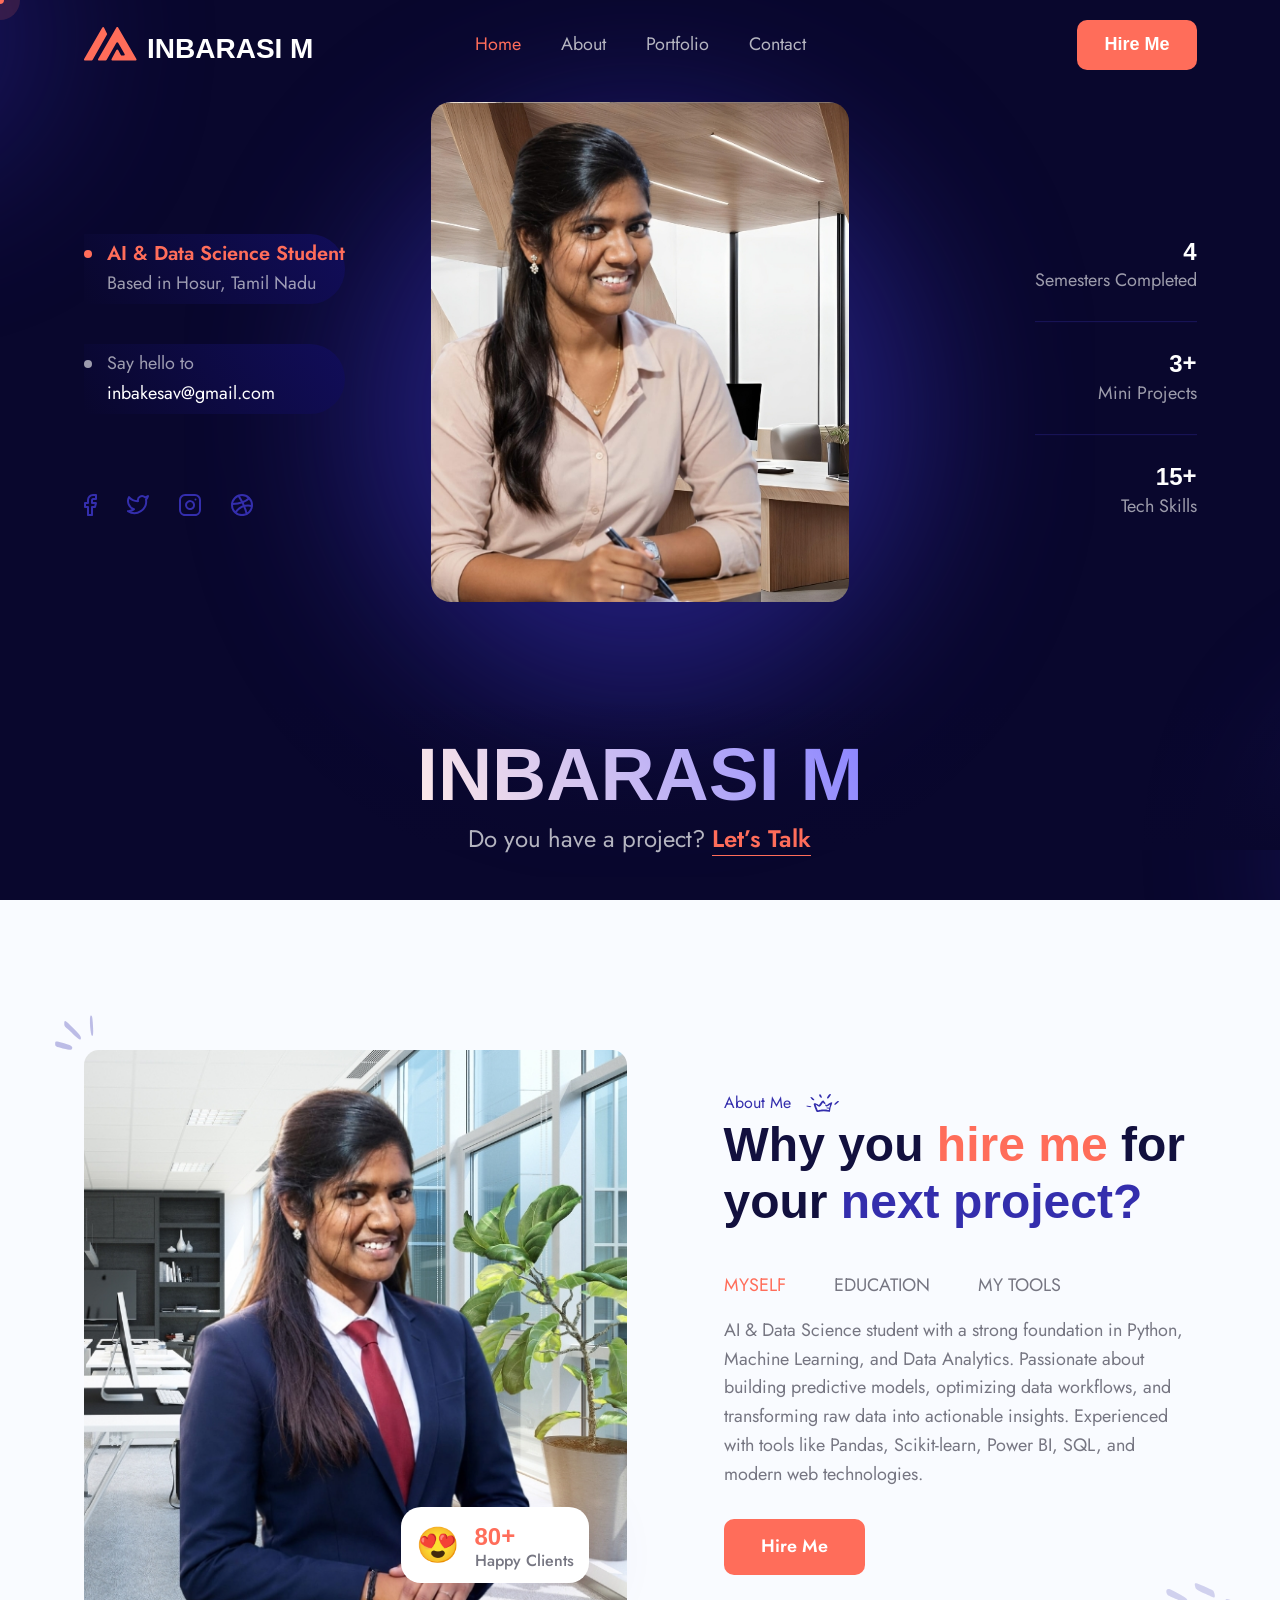
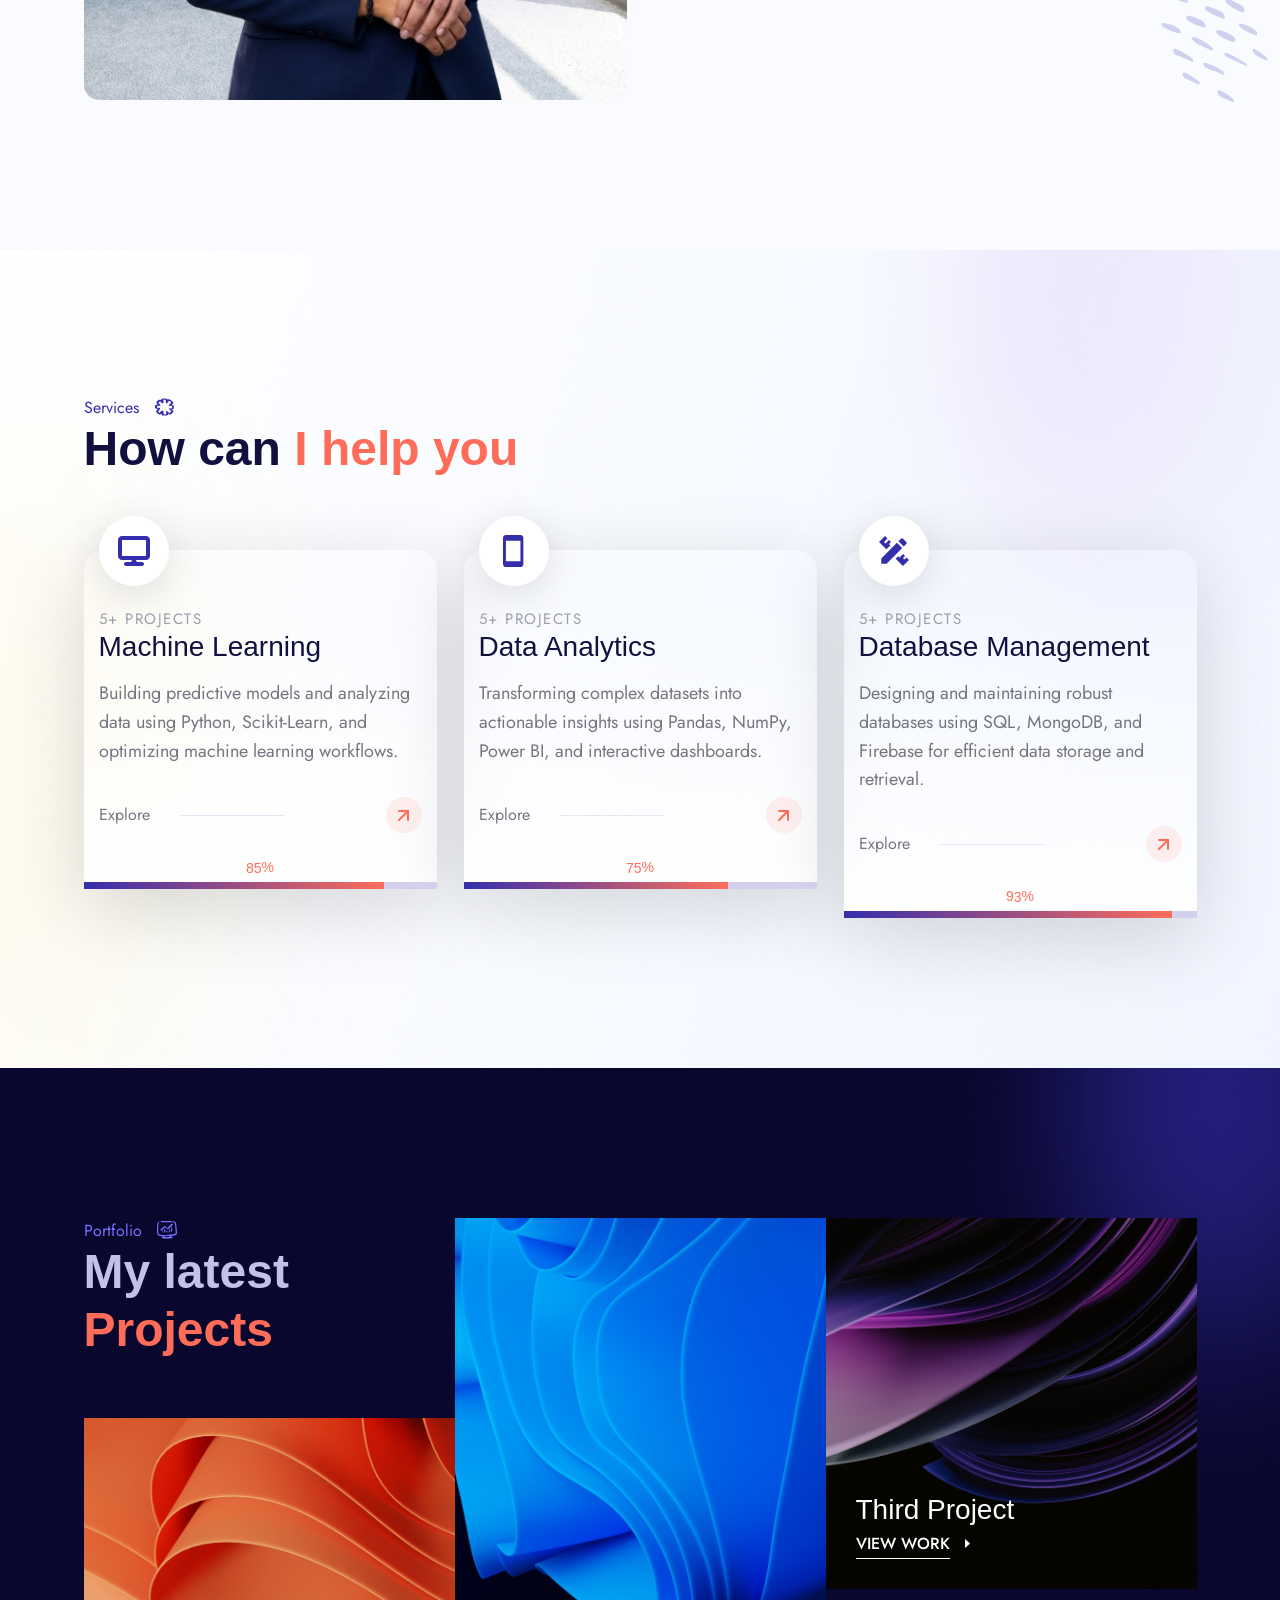
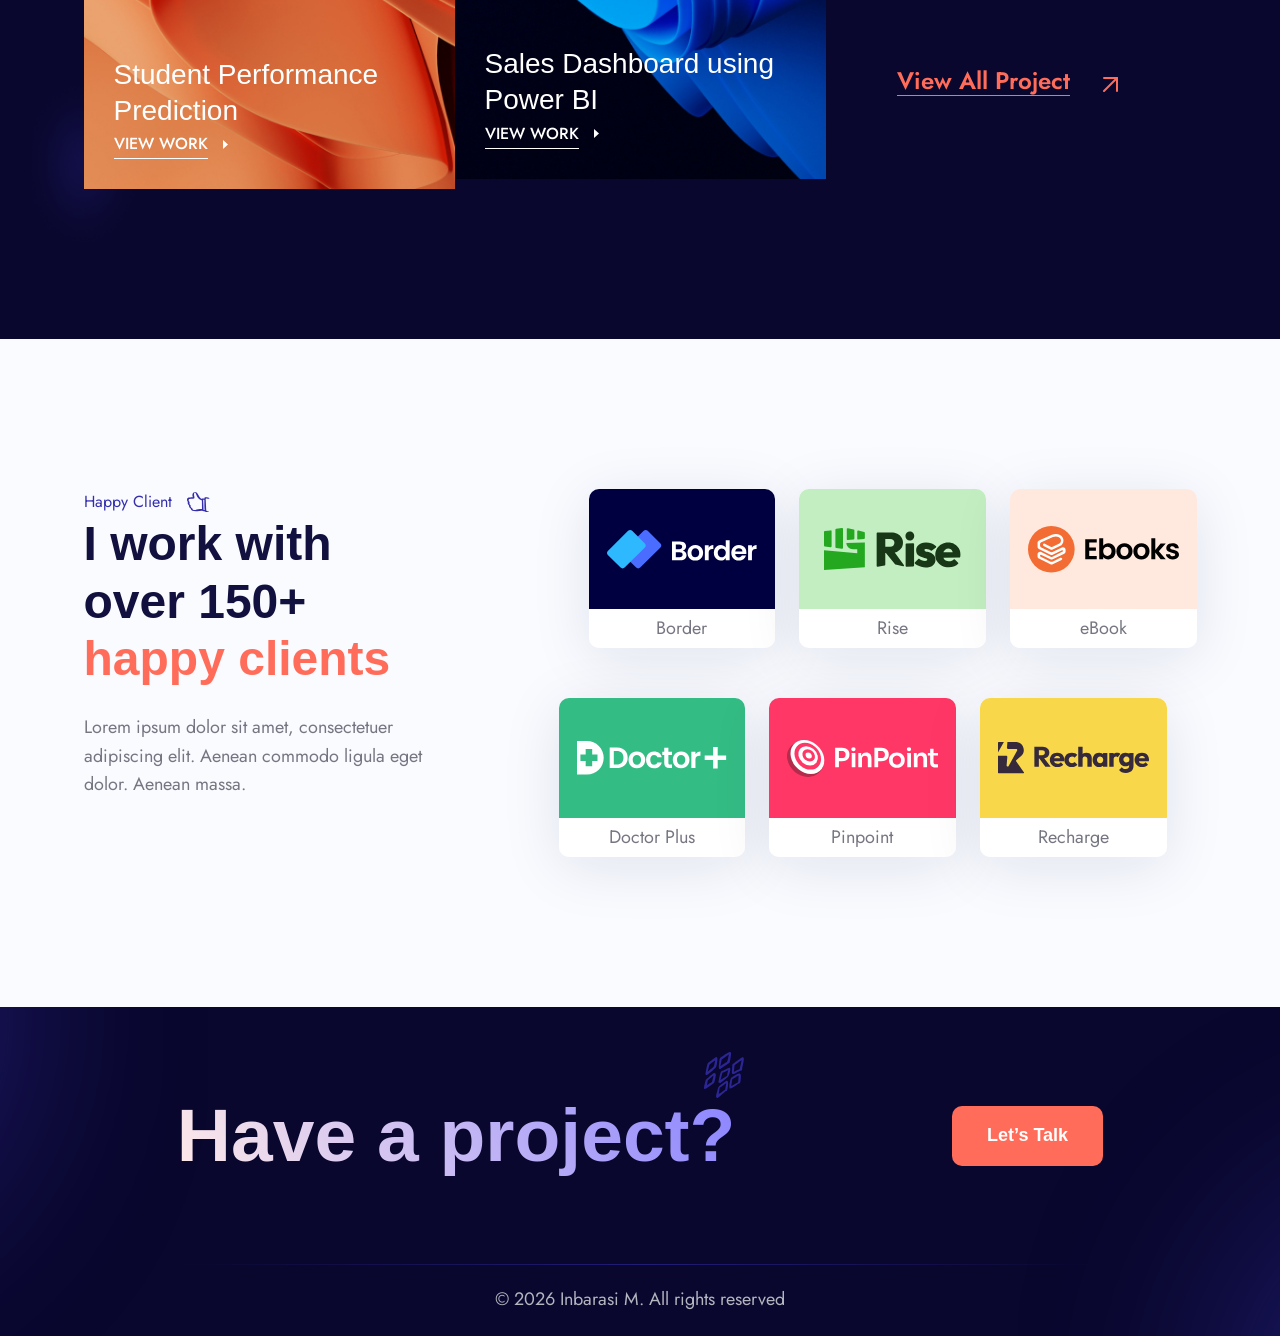
==== index.html @ 3a3b762b "initialize project portfolio with structure, assets, and core styles" ====
<!DOCTYPE html>
<html class="no-js" lang="en">

<head>
    <!-- Meta Tags -->
    <meta charset="utf-8">
    <meta http-equiv="x-ua-compatible" content="ie=edge">
    <meta name="viewport" content="width=device-width, initial-scale=1">
    <meta name="author" content="Laralink">
    <!-- Favicon Icon -->
    <link rel="icon" href="assets/img/inba.jpeg">
    <!-- Site Title -->
    <title>INBARASI M - AI & Data Science Student</title>
    <link rel="stylesheet" href="assets/css/plugins/bootstrap.min.css">
    <link rel="stylesheet" href="assets/css/plugins/fontawesome.min.css">
    <link rel="stylesheet" href="assets/css/plugins/odometer-theme-default.css">
    <link rel="stylesheet" href="assets/css/plugins/select2.min.css">
    <link rel="stylesheet" href="assets/css/plugins/animate.css">
    <link rel="stylesheet" href="assets/css/style.css">
</head>

<body>
    <div class="cs_preloader cs_center">
        <div class="cs_preloader_in"></div>
    </div>
    <!-- Start Header Section -->
    <header class="cs_site_header cs_style_1 cs_sticky_header">
        <div class="cs_main_header">
            <div class="container">
                <div class="cs_main_header_in">
                    <div class="cs_main_header_left">
                        <a class="cs_site_branding" href="index.html">
                            <img src="assets/img/logo.svg" alt="Logo">
                        </a>
                    </div>
                    <div class="cs_main_header_center">
                        <div class="cs_nav">
                            <ul class="cs_nav_list">
                                <li class="active menu-item-has-children"><a href="index.html">Home</a>
                                    <ul>
                                        <li><a href="index.html">Designer Landing</a></li>
                                        <li><a href="home-v2.html">Developer Landing</a></li>
                                    </ul>
                                </li>
                                <li class="menu-item-has-children"><a href="about.html">About</a>
                                    <ul>
                                        <li><a href="about.html">Designer About</a></li>
                                        <li><a href="about-v2.html">Developer About</a></li>
                                    </ul>
                                </li>
                                <li class="menu-item-has-children"><a href="portfolio.html">Portfolio</a>
                                    <ul>
                                        <li><a href="portfolio.html">Portfolio</a></li>
                                        <li><a href="portfolio-details.html">Portfolio Details</a></li>
                                    </ul>
                                </li>
                                <!-- <li class="menu-item-has-children"><a href="#">Pages</a>
                                    <ul>
                                        <li><a href="testimonial.html">Testimonial</a></li>
                                        <li><a href="faq.html">FAQ</a></li>
                                        <li><a href="404.html">Error 404</a></li>
                                    </ul>
                                </li>
                                <li class="menu-item-has-children"><a href="blog.html">Blog</a>
                                    <ul>
                                        <li><a href="blog.html">Blog</a></li>
                                        <li><a href="blog-details.html">Blog Details</a></li>
                                    </ul>
                                </li> -->
                                <li> <a href="contact.html">Contact</a></li>
                            </ul>
                        </div>
                    </div>
                    <div class="cs_main_header_right">
                        <a href="contact.html" class="cs_btn cs_style_1 cs_primary_font"><span>Hire Me</span></a>
                    </div>
                </div>
            </div>
        </div>
    </header>
    <!-- End Header Section -->

    <!-- Main content inside start-->
    <main>
        <!-- Start Hero Section -->
        <section class="cs_hero cs_style_1 cs_filled_bg" data-src="assets/img/bg/hero_bg.svg">
            <div class="cs_hero_box">
                <img src="assets/img/inba.jpeg" alt="INBARASI M"
                    style="border-radius: 20px; max-height: 500px; object-fit: cover;">
                <div class="cs_hero_box_in wow fadeInUp" data-wow-duration="0.8s" data-wow-delay="0.2s">
                    <h1 class="cs_hero_title cs_font_92 cs_extra_bold cs_link cs_gradient_text_2">INBARASI M</h1>
                    <p class="cs_hero_subtitle cs_font_24">
                        Do you have a project?
                        <a href="contact.html" class="cs_semi_bold cs_accent_color cs_text_btn">Let’s Talk</a>
                    </p>
                </div>
            </div>
            <div class="container cs_hero_info d-flex justify-content-between">
                <div class="cs_hero_left">
                    <ul class="cs_mp_0">
                        <li class="cs_hero_meta d-flex align-items-center">
                            <div>
                                <div class="cs_dot cs_accent_color cs_font_20 cs_semi_bold">AI & Data Science Student</div>
                                <span class="cs_white_color cs_opacity_06">Based in Hosur, Tamil Nadu</span>
                            </div>
                        </li>
                        <li class="cs_hero_meta d-flex align-items-center">
                            <div>
                                <div class="cs_dot cs_white_color cs_opacity_06">Say hello to</div>
                                <span class="cs_white_color">inbakesav@gmail.com</span>
                            </div>
                        </li>
                    </ul>
                    <div class="cs_height_75 cs_height_lg_50"></div>
                    <div class="cs_social_btns d-flex cs_gap_30">
                        <a class="cs_accent_color_2" href="#">
                            <svg width="13" height="22" viewBox="0 0 13 22" fill="none"
                                xmlns="http://www.w3.org/2000/svg">
                                <path
                                    d="M12 1H9C7.67392 1 6.40215 1.52678 5.46447 2.46447C4.52678 3.40215 4 4.67392 4 6V9H1V13H4V21H8V13H11L12 9H8V6C8 5.73478 8.10536 5.48043 8.29289 5.29289C8.48043 5.10536 8.73478 5 9 5H12V1Z"
                                    stroke="currentColor" stroke-width="2" stroke-linecap="round"
                                    stroke-linejoin="round" />
                            </svg>
                        </a>
                        <a class="cs_accent_color_2" href="#">
                            <svg width="22" height="20" viewBox="0 0 22 20" fill="none"
                                xmlns="http://www.w3.org/2000/svg">
                                <path
                                    d="M21 1.00784C21 1.00784 20.3 3.10784 19 4.40784C20.6 14.4078 9.6 21.7078 1 16.0078C3.2 16.1078 5.4 15.4078 7 14.0078C2 12.5078 -0.5 6.60784 2 2.00784C4.2 4.60784 7.6 6.10784 11 6.00784C10.1 1.80784 15 -0.592165 18 2.20784C19.1 2.20784 21 1.00784 21 1.00784Z"
                                    stroke="currentColor" stroke-width="2" stroke-linecap="round"
                                    stroke-linejoin="round" />
                            </svg>
                        </a>
                        <a class="cs_accent_color_2" href="#">
                            <svg width="22" height="22" viewBox="0 0 22 22" fill="none"
                                xmlns="http://www.w3.org/2000/svg">
                                <path
                                    d="M16 1H6C3.23858 1 1 3.23858 1 6V16C1 18.7614 3.23858 21 6 21H16C18.7614 21 21 18.7614 21 16V6C21 3.23858 18.7614 1 16 1Z"
                                    stroke="currentColor" stroke-width="2" stroke-linecap="round"
                                    stroke-linejoin="round" />
                                <path
                                    d="M14.9997 10.3701C15.1231 11.2023 14.981 12.0523 14.5935 12.7991C14.206 13.5459 13.5929 14.1515 12.8413 14.5297C12.0898 14.908 11.2382 15.0397 10.4075 14.906C9.57683 14.7723 8.80947 14.3801 8.21455 13.7852C7.61962 13.1903 7.22744 12.4229 7.09377 11.5923C6.96011 10.7616 7.09177 9.90995 7.47003 9.15843C7.84829 8.40691 8.45389 7.7938 9.20069 7.4063C9.94749 7.0188 10.7975 6.87665 11.6297 7.00006C12.4786 7.12594 13.2646 7.52152 13.8714 8.12836C14.4782 8.73521 14.8738 9.52113 14.9997 10.3701Z"
                                    stroke="currentColor" stroke-width="2" stroke-linecap="round"
                                    stroke-linejoin="round" />
                                <path d="M16.5 5.5H16.51" stroke="currentColor" stroke-width="2" stroke-linecap="round"
                                    stroke-linejoin="round" />
                            </svg>
                        </a>
                        <a class="cs_accent_color_2" href="#">
                            <svg width="22" height="22" viewBox="0 0 22 22" fill="none"
                                xmlns="http://www.w3.org/2000/svg">
                                <path
                                    d="M11 21C16.5228 21 21 16.5228 21 11C21 5.47715 16.5228 1 11 1C5.47715 1 1 5.47715 1 11C1 16.5228 5.47715 21 11 21Z"
                                    stroke="currentColor" stroke-width="2" stroke-linecap="round"
                                    stroke-linejoin="round" />
                                <path d="M18.13 4.09009C14.22 8.14009 9 9.44009 1.25 9.94009" stroke="currentColor"
                                    stroke-width="2" stroke-linecap="round" stroke-linejoin="round" />
                                <path d="M20.7501 11.8401C14.1301 10.4301 8.61012 12.8401 4.37012 18.1601"
                                    stroke="currentColor" stroke-width="2" stroke-linecap="round"
                                    stroke-linejoin="round" />
                                <path d="M7.56006 1.75C11.9301 7.75 13.5601 11.17 15.5601 19.47" stroke="currentColor"
                                    stroke-width="2" stroke-linecap="round" stroke-linejoin="round" />
                            </svg>
                        </a>
                    </div>
                </div>
                <div>
                    <div class="cs_funfact cs_style_1 text-end">
                        <h2 class="cs_funfact_number cs_font_24 cs_white_color cs_semi_bold m-0">
                            <span class="odometer" data-count-to="4"></span>
                        </h2>
                        <div class="cs_white_color cs_opacity_06">Semesters Completed</div>
                    </div>
                    <div class="cs_funfact cs_style_1 text-end">
                        <h2 class="cs_funfact_number cs_font_24 cs_white_color cs_semi_bold m-0">
                            <span class="odometer" data-count-to="3"></span>+
                        </h2>
                        <div class="cs_white_color cs_opacity_06">Mini Projects</div>
                    </div>
                    <div class="cs_funfact cs_style_1 text-end">
                        <h2 class="cs_funfact_number cs_font_24 cs_white_color cs_semi_bold m-0">
                            <span class="odometer" data-count-to="15"></span>+
                        </h2>
                        <div class="cs_white_color cs_opacity_06">Tech Skills</div>
                    </div>
                </div>
            </div>
        </section>
        <!-- Start Hero Section -->

        <!-- Start About Section -->
        <section class="position-relative">
            <div class="position-absolute cs_about_shape_2">
                <img src="assets/img/about_shape_2.svg" alt="">
            </div>
            <div class="cs_height_150 cs_height_lg_80"></div>
            <div class="container">
                <div class="row">
                    <div class="col-lg-6">
                        <div class="cs_image_box cs_style_1 position-relative">
                            <img class="position-absolute cs_about_shape" src="assets/img/about_shape_1.svg"
                                alt="About">
                            <img class="w-100" src="assets/img/inba2.jpeg" alt="INBARASI M"
                                style="border-radius: 15px; object-fit: cover;">
                            <div class="cs_happy_client position-absolute cs_white_bg d-flex align-items-center cs_radius_20 cs_gap_15 wow fadeInRight"
                                data-wow-duration="0.8s" data-wow-delay="0.2s">
                                <p class="mb-0 cs_emoji_text">😍</p>
                                <div>
                                    <h3 class="mb-0 cs_font_24 cs_semi_bold cs_accent_color">
                                        <span class="odometer" data-count-to="80"></span>+
                                    </h3>
                                    <p class="mb-0 cs_font_16 cs_medium">Happy Clients</p>
                                </div>
                            </div>
                        </div>
                    </div>
                    <div class="col-lg-6">
                        <div class="cs_pl_70">
                            <div class="cs_height_40 cs_height_lg_30"></div>
                            <div class="cs_section_heading cs_style_1">
                                <p class="cs_section_subtitle cs_accent_color_2 cs_font_16">
                                    <span>About Me</span>
                                    <svg width="34" height="18" viewBox="0 0 34 18" fill="none"
                                        xmlns="http://www.w3.org/2000/svg">
                                        <path fill-rule="evenodd" clip-rule="evenodd"
                                            d="M13.164 1.06887C13.1878 2.25431 14.6046 4.16031 15.5689 3.80003C15.9856 3.63732 15.9856 3.463 15.5332 2.19621C14.4498 -0.813889 13.1402 0.115862 13.164 1.06887ZM21.0215 3.75354C20.6882 4.67168 21.843 4.83439 22.6407 3.98598C23.4502 3.11433 24.3193 1.81268 24.7836 0.929407C25.2956 0.0810016 24.2955 -0.349012 23.4621 0.348307C22.474 1.16185 21.2477 3.11433 21.0215 3.75354ZM4.61598 3.0446C3.87784 3.33515 6.35416 6.33363 7.35421 6.35687C8.52093 6.38011 8.61615 6.12443 7.80659 5.06683C6.53272 3.39327 5.46126 2.70757 4.61598 3.0446ZM15.807 7.35636C15.3665 7.78637 14.8426 8.3791 14.6403 8.65803C12.9021 11.1916 12.8783 11.2149 12.0806 10.6221C10.2353 9.274 7.1994 8.35586 7.79467 10.7035C8.16374 12.1214 9.25905 14.7131 9.54478 15.5731C10.2829 17.8394 10.6758 18.2113 11.9854 17.9091C15.2355 17.1421 19.8787 17.1188 23.2003 17.851C24.0217 18.037 24.0693 17.944 24.1527 16.3285C24.3194 13.0628 26.248 9.87833 26.248 8.8556C26.248 7.70502 24.0217 8.56505 20.9978 10.8778L20.6882 11.1103L20.2477 10.8197C19.3429 10.227 18.8905 10.6919 19.4024 11.6797C19.8191 12.4817 20.1644 12.749 21.0811 12.319C21.6049 12.0749 22.3311 11.61 23.355 10.9011C23.7598 10.6221 24.0932 10.4246 24.0932 10.4594C24.0932 10.6221 23.3669 13.6671 23.3669 13.6787L21.5573 13.5276C20.1167 13.4695 19.9501 14.2133 21.4382 14.4342C21.593 14.4574 23.1169 14.6434 23.1169 14.6434C23.1169 14.6434 23.0574 15.2942 22.8907 15.6661C22.7121 16.038 22.4145 16.131 21.9264 15.9683C18.1047 14.7363 11.8782 16.2356 11.8663 16.2356C11.6401 16.2704 9.56861 10.9359 9.73528 10.7732C9.75909 10.75 10.0091 10.9011 10.2948 11.1103C13.5211 13.3998 13.8545 13.3301 15.9856 9.99456L16.9856 8.42559L17.3785 8.99507C18.5214 10.657 20.1405 9.92483 19.2357 8.70452C18.9262 8.29775 18.4143 7.6934 17.5928 6.75202C17.2238 6.32201 16.6761 6.50795 15.807 7.35636ZM31.2959 7.18203C30.8673 7.42609 28.6291 9.51805 28.3672 9.9132C27.8076 10.7848 28.9743 10.9824 30.0339 10.1921C31.2721 9.27399 33.0222 7.69341 33.0222 7.48421C33.0341 7.06582 31.8793 6.85661 31.2959 7.18203ZM1.8063 12.749C3.54448 13.1674 4.54451 13.272 4.93739 13.0628C5.58028 12.7257 5.28265 12.4817 3.75877 12.1098C3.6159 12.0749 2.21106 11.6914 1.24672 11.6914C0.556213 11.6914 -0.979555 12.0633 1.8063 12.749Z"
                                            fill="#342EAD" />
                                    </svg>
                                </p>
                                <h2 class="cs_section_title cs_font_48 cs_semi_bold">Why you <span
                                        class="cs_accent_color">hire me
                                    </span>
                                    for your <span class="cs_accent_color_2">next project?</span></h2>
                            </div>
                            <div class="cs_height_40 cs_height_lg_30"></div>
                            <div class="cs_tabs cs_style_1">
                                <ul class="cs_tab_links cs_mp_0">
                                    <li class="active"><a class="text-uppercase " href="myself">Myself</a></li>
                                    <li><a class="text-uppercase " href="education">Education</a></li>
                                    <li><a class="text-uppercase " href="tools">My tools</a></li>
                                </ul>
                                <div class="cs_tab_body">
                                    <div class="cs_tab active" data-id="myself">
                                        <p class="m-0">AI & Data Science student with a strong foundation in Python, Machine Learning, and Data Analytics. Passionate about building predictive models, optimizing data workflows, and transforming raw data into actionable insights. Experienced with tools like Pandas, Scikit-learn, Power BI, SQL, and modern web technologies.</p>
                                        <div class="cs_height_30 cs_height_lg_20"></div>
                                        <a class="cs_btn cs_style_1" href="contact.html"><span>Hire Me</span></a>
                                    </div>
                                    <div class="cs_tab" data-id="education">
                                        <p class="m-0"><strong>B.Tech</strong> - Artificial Intelligence and Data Science<br>Adhiyamaan College of Engineering (Aug 2024 - Present)<br>CGPA: 9.3/10<br><br><strong>12th Standard</strong><br>Sri Vijay Vidyalaya Matric Hr Sec School (2023 - 2024)<br>Percentage: 87%<br><br><strong>10th Standard</strong><br>Sri Vijay Vidyalaya Matric Hr Sec School (2021 - 2022)<br>Percentage: 95%</p>
                                    </div>
                                    <div class="cs_tab" data-id="tools">
                                        <h2 class="cs_font_20 cs_accent_color">Skills</h2>
                                        <div class="cs_progressbar cs_style_1">
                                            <div class="label cs_font_20 cs_primary_color">Python / Machine Learning</div>
                                            <h3
                                                class="cs_progressbar_head cs_accent_color cs_normal cs_font_14 text-end">
                                                90%</h3>
                                            <div class="cs_progress" data-progress="90">
                                                <div class="cs_progress_in"></div>
                                            </div>
                                        </div>
                                        <div class="cs_progressbar cs_style_1">
                                            <div class="label cs_font_20 cs_primary_color">Data Analysis (Pandas, NumPy)</div>
                                            <h3
                                                class="cs_progressbar_head cs_accent_color cs_normal cs_font_14 text-end">
                                                85%</h3>
                                            <div class="cs_progress" data-progress="85">
                                                <div class="cs_progress_in"></div>
                                            </div>
                                        </div>
                                        <div class="cs_progressbar cs_style_1">
                                            <div class="label cs_font_20 cs_primary_color">SQL / Power BI</div>
                                            <h3
                                                class="cs_progressbar_head cs_accent_color cs_normal cs_font_14 text-end">
                                                80%</h3>
                                            <div class="cs_progress" data-progress="80">
                                                <div class="cs_progress_in"></div>
                                            </div>
                                        </div>
                                    </div>
                                </div>
                            </div>
                        </div>
                    </div>
                </div>
            </div>
            <div class="cs_height_150 cs_height_lg_80"></div>
        </section>
        <!-- End About Section -->

        <!-- Start Service Section -->
        <section class="cs_100_bg position-relative" data-src="assets/img/bg/service_bg.png">
            <div class="cs_service_shape_1 position-absolute">
                <img src="assets/img/service_shape_1.svg" alt="">
            </div>
            <div class="cs_height_145 cs_height_lg_75"></div>
            <div class="container">
                <div class="cs_section_heading cs_style_1">
                    <p class="cs_section_subtitle cs_accent_color_2 cs_font_16 wow fadeInLeft" data-wow-duration="0.8s"
                        data-wow-delay="0.2s">
                        <span>Services</span>
                        <svg width="20" height="18" viewBox="0 0 20 18" fill="none" xmlns="http://www.w3.org/2000/svg">
                            <path fill-rule="evenodd" clip-rule="evenodd"
                                d="M8.3165 0.722028C7.59665 0.85855 7.46009 1.00749 7.3608 1.6529C7.28633 2.17419 7.27388 2.1866 7.01329 2.02525C5.33769 0.933026 1.46525 3.71325 2.66918 5.14059C3.30217 5.88533 3.48833 6.25767 3.57521 6.38178C1.5521 6.69201 0.96875 6.64236 0.96875 8.90136C0.96875 10.7755 1.46522 10.6762 3.82344 10.8376C3.61244 11.1355 2.7809 12.4387 2.30925 12.9848C1.8252 13.5433 1.84999 13.6674 2.59469 14.4494C4.76674 16.7455 5.90861 17.1179 7.05048 15.9015C7.5221 15.4051 7.6463 15.492 7.65866 16.3856C7.68349 17.4778 8.94951 17.7881 12.1889 17.4654C14.2245 17.2668 14.0382 17.031 13.8769 15.8643L15.1802 16.4104C16.5082 16.9689 17.0171 16.5966 19.636 13.1337C19.7973 12.9227 19.3133 12.5008 18.9161 12.5008C18.7671 12.5008 18.3699 12.2525 18.0348 11.9546L17.4142 11.4085C17.8487 11.3589 18.5685 11.2596 19.1519 11.1603C19.4497 11.1106 19.6608 10.8624 19.6856 10.5645C19.8097 8.78962 19.8594 8.0325 19.8594 8.04495C19.8718 7.84638 19.7725 7.64771 19.6111 7.53605C19.4249 7.41194 19.1147 7.25055 18.5686 7.1389C17.6997 6.96514 17.6873 7.05198 18.6678 6.00944C19.7228 4.86753 19.7477 4.942 17.8735 3.01819C16.26 1.35502 14.9692 0.833728 14.1748 1.49155L13.7901 1.81425L13.7155 1.50396C13.5294 0.759261 10.4513 0.312435 8.3165 0.722028ZM11.7918 3.30365C11.9034 5.94734 12.3627 6.17074 13.9266 4.35865C15.5526 2.48449 15.3044 2.55895 16.409 3.61395C17.5881 4.731 17.6253 4.55724 15.9993 6.08391C14.1624 7.79673 14.2866 8.15661 16.6199 7.90839C18.3327 7.72218 18.1465 8.10696 17.9728 10.2542C14.8698 10.4528 13.8273 10.4528 15.4656 11.6195C16.744 12.538 17.3149 13.084 17.166 13.2826C17.0915 13.3695 15.5898 15.2313 15.5898 15.2313C15.3912 15.0824 15.0933 14.9583 14.0755 13.9777C12.5861 12.5628 12.0897 12.7738 12.1393 14.8465L12.1766 16.3236C9.64453 16.6711 9.73145 16.8324 9.59489 14.5238C9.54524 13.6799 9.65699 12.1656 7.94417 12.8358C7.17459 13.1337 6.20649 13.9156 5.80931 14.6479C5.63555 14.9706 5.51145 14.921 4.70469 14.3004C3.81104 13.6178 3.78622 13.8163 4.89086 12.5131C5.25079 12.0912 5.61075 11.6071 5.83416 11.2719C6.70298 9.93153 5.39977 9.64603 3.81108 9.64603H3.09116C3.09116 9.64603 3.10358 8.2559 3.21528 7.63534C3.3394 7.63534 4.13374 7.64771 4.89086 7.66017C6.92637 7.68499 6.98845 7.63534 6.08239 6.64236C5.22599 5.71149 4.7419 5.09094 4.44403 4.74341C4.61779 4.58206 3.83589 5.33917 6.09482 3.1423C6.23134 3.29124 6.93879 4.03594 7.62148 4.85511C8.4778 5.88524 9.48323 5.50053 9.48323 4.80547V4.06077C9.4956 1.40467 9.38385 1.59084 10.9106 1.62807L11.7173 1.64049L11.7918 3.30365Z"
                                fill="#342EAD" />
                        </svg>
                    </p>
                    <h2 class="cs_section_title cs_font_48 cs_semi_bold">How can <span class="cs_accent_color">I help
                            you</span>
                    </h2>
                </div>
                <div class="cs_height_72 cs_height_lg_62"></div>
                <div class="row cs_gap_40 justify-content-md-center">
                    <div class="col-lg-4 col-md-6">
                        <div class="cs_iconbox cs_style_1 cs_transform_up_hover_5 cs_transition_4">
                            <div class="cs_iconbox_in">
                                <div class="cs_iconbox_icon cs_center rounded-circle cs_white_bg">
                                    <svg width="32" height="30" viewBox="0 0 32 30" fill="none"
                                        xmlns="http://www.w3.org/2000/svg">
                                        <path fill-rule="evenodd" clip-rule="evenodd"
                                            d="M27.988 24H18.008C18.008 24.5339 18.2214 25.0457 18.6008 25.4213C18.9802 25.797 19.4941 26.0053 20.028 26H23.988C24.7025 25.9964 25.3647 26.3743 25.725 26.9913C26.0854 27.6084 26.0892 28.3708 25.735 28.9913C25.3809 29.6119 24.7225 29.9964 24.008 30H8.00799C6.90343 30 6.00799 29.1046 6.00799 28C6.01455 26.8982 6.90615 26.0066 8.00799 26H11.94C12.4739 26.0053 12.9877 25.797 13.3671 25.4213C13.7466 25.0457 13.96 24.5339 13.96 24H4.014C1.80304 23.9989 0.00880834 22.211 0 20V4.00002C-6.51263e-06 2.93673 0.423342 1.91718 1.17652 1.16664C1.92969 0.416086 2.95071 -0.003697 4.014 2.4535e-05H27.98C30.1942 -0.00440054 31.9934 1.78582 32 4.00002V20.02C31.989 22.226 30.194 24.0067 27.988 24ZM27.988 3.99997H4.008C4.008 3.99997 4.02 20 4.022 20H28.008L27.988 3.99997Z"
                                            fill="#342EAD" />
                                    </svg>
                                </div>
                                <p class="cs_iconbox_mini_title cs_ternary_color text-uppercase cs_font_15">5+ Projects
                                </p>
                                <h3 class="cs_iconbox_title cs_font_28 cs_medium">Machine Learning</h3>
                                <p class="cs_iconbox_subtitle">Building predictive models and analyzing data using Python, Scikit-Learn, and optimizing machine learning workflows.</p>
                                <a href="portfolio-details.html"
                                    class="cs_iconbox_btn cs_primary_color_hover cs_center_between">
                                    <span
                                        class="cs_iconbox_btn_text position-relative d-inline-block cs_font_16">Explore</span>
                                    <span class="cs_circle_btn cs_style_1 cs_accent_color cs_center rounded-circle">
                                        <svg width="11" height="11" viewBox="0 0 11 11" fill="none"
                                            xmlns="http://www.w3.org/2000/svg">
                                            <path d="M1 10L10 1" stroke="currentColor" stroke-width="2"
                                                stroke-linecap="round" stroke-linejoin="round" />
                                            <path d="M1 1H10V10" stroke="currentColor" stroke-width="2"
                                                stroke-linecap="round" stroke-linejoin="round" />
                                        </svg>
                                        <svg width="11" height="11" viewBox="0 0 11 11" fill="none"
                                            xmlns="http://www.w3.org/2000/svg">
                                            <path d="M1 10L10 1" stroke="currentColor" stroke-width="2"
                                                stroke-linecap="round" stroke-linejoin="round" />
                                            <path d="M1 1H10V10" stroke="currentColor" stroke-width="2"
                                                stroke-linecap="round" stroke-linejoin="round" />
                                        </svg>
                                    </span>
                                </a>
                            </div>
                            <div class="cs_progressbar cs_style_1 text-center">
                                <h3 class="cs_progressbar_head cs_accent_color cs_normal cs_font_14"><span
                                        class="odometer" data-count-to="85"></span>%</h3>
                                <div class="cs_progress" data-progress="85">
                                    <div class="cs_progress_in"></div>
                                </div>
                            </div>
                        </div>
                    </div>
                    <div class="col-lg-4 col-md-6">
                        <div class="cs_iconbox cs_style_1 cs_transform_up_hover_5 cs_transition_4">
                            <div class="cs_iconbox_in">
                                <div class="cs_iconbox_icon cs_center rounded-circle cs_white_bg">
                                    <svg width="21" height="32" viewBox="0 0 21 32" fill="none"
                                        xmlns="http://www.w3.org/2000/svg">
                                        <path
                                            d="M17.4545 26.1818H2.90909V5.81818H17.4545M17.4545 0H2.90909C1.29455 0 0 1.29455 0 2.90909V29.0909C0 29.8624 0.306492 30.6024 0.852053 31.1479C1.39761 31.6935 2.13755 32 2.90909 32H17.4545C18.2261 32 18.966 31.6935 19.5116 31.1479C20.0571 30.6024 20.3636 29.8624 20.3636 29.0909V2.90909C20.3636 1.29455 19.0545 0 17.4545 0Z"
                                            fill="#342EAD" />
                                    </svg>
                                </div>
                                <p class="cs_iconbox_mini_title cs_ternary_color text-uppercase cs_font_15">5+ Projects
                                </p>
                                <h3 class="cs_iconbox_title cs_font_28 cs_medium">Data Analytics</h3>
                                <p class="cs_iconbox_subtitle">Transforming complex datasets into actionable insights using Pandas, NumPy, Power BI, and interactive dashboards.</p>
                                <a href="portfolio-details.html"
                                    class="cs_iconbox_btn cs_primary_color_hover cs_center_between">
                                    <span
                                        class="cs_iconbox_btn_text position-relative d-inline-block cs_font_16">Explore</span>
                                    <span class="cs_circle_btn cs_style_1 cs_accent_color cs_center rounded-circle">
                                        <svg width="11" height="11" viewBox="0 0 11 11" fill="none"
                                            xmlns="http://www.w3.org/2000/svg">
                                            <path d="M1 10L10 1" stroke="currentColor" stroke-width="2"
                                                stroke-linecap="round" stroke-linejoin="round" />
                                            <path d="M1 1H10V10" stroke="currentColor" stroke-width="2"
                                                stroke-linecap="round" stroke-linejoin="round" />
                                        </svg>
                                        <svg width="11" height="11" viewBox="0 0 11 11" fill="none"
                                            xmlns="http://www.w3.org/2000/svg">
                                            <path d="M1 10L10 1" stroke="currentColor" stroke-width="2"
                                                stroke-linecap="round" stroke-linejoin="round" />
                                            <path d="M1 1H10V10" stroke="currentColor" stroke-width="2"
                                                stroke-linecap="round" stroke-linejoin="round" />
                                        </svg>
                                    </span>
                                </a>
                            </div>
                            <div class="cs_progressbar cs_style_1 text-center">
                                <h3 class="cs_progressbar_head cs_accent_color cs_normal cs_font_14"><span
                                        class="odometer" data-count-to="75"></span>%</h3>
                                <div class="cs_progress" data-progress="75">
                                    <div class="cs_progress_in"></div>
                                </div>
                            </div>
                        </div>
                    </div>
                    <div class="col-lg-4 col-md-6">
                        <div class="cs_iconbox cs_style_1 cs_transform_up_hover_5 cs_transition_4">
                            <div class="cs_iconbox_in">
                                <div class="cs_iconbox_icon cs_center rounded-circle cs_white_bg">
                                    <svg width="30" height="30" viewBox="0 0 30 30" fill="none"
                                        xmlns="http://www.w3.org/2000/svg">
                                        <path
                                            d="M2.27615 22.4222V27.7238H7.57776L23.2139 12.0735L17.9123 6.77191L2.27615 22.4222ZM30 23.9915L23.9915 30L16.64 22.6484L19.1423 20.1461L20.5561 21.5598L24.0481 18.0537L26.0556 20.0613L23.9915 22.0688L25.4901 23.4826L27.4976 21.5033L30 23.9915ZM7.37983 13.3459L0 6.00848L6.00848 0L8.4967 2.50236L5.00471 6.00848L6.51744 7.50707L9.99529 4.00094L12.0028 6.00848L9.99529 8.00189L11.409 9.41565L7.37983 13.3459ZM27.3139 7.9312C27.8652 7.37983 27.8652 6.51744 27.3139 5.93779L24.0057 2.68615C23.4826 2.13478 22.5636 2.13478 22.0122 2.68615L19.4109 5.27333L24.7125 10.5749L27.3139 7.9312Z"
                                            fill="#342EAD" />
                                    </svg>
                                </div>
                                <p class="cs_iconbox_mini_title cs_ternary_color text-uppercase cs_font_15">5+ Projects
                                </p>
                                <h3 class="cs_iconbox_title cs_font_28 cs_medium">Database Management</h3>
                                <p class="cs_iconbox_subtitle">Designing and maintaining robust databases using SQL, MongoDB, and Firebase for efficient data storage and retrieval.</p>
                                <a href="portfolio-details.html"
                                    class="cs_iconbox_btn cs_primary_color_hover cs_center_between">
                                    <span
                                        class="cs_iconbox_btn_text position-relative d-inline-block cs_font_16">Explore</span>
                                    <span class="cs_circle_btn cs_style_1 cs_accent_color cs_center rounded-circle">
                                        <svg width="11" height="11" viewBox="0 0 11 11" fill="none"
                                            xmlns="http://www.w3.org/2000/svg">
                                            <path d="M1 10L10 1" stroke="currentColor" stroke-width="2"
                                                stroke-linecap="round" stroke-linejoin="round" />
                                            <path d="M1 1H10V10" stroke="currentColor" stroke-width="2"
                                                stroke-linecap="round" stroke-linejoin="round" />
                                        </svg>
                                        <svg width="11" height="11" viewBox="0 0 11 11" fill="none"
                                            xmlns="http://www.w3.org/2000/svg">
                                            <path d="M1 10L10 1" stroke="currentColor" stroke-width="2"
                                                stroke-linecap="round" stroke-linejoin="round" />
                                            <path d="M1 1H10V10" stroke="currentColor" stroke-width="2"
                                                stroke-linecap="round" stroke-linejoin="round" />
                                        </svg>
                                    </span>
                                </a>
                            </div>
                            <div class="cs_progressbar cs_style_1 text-center">
                                <h3 class="cs_progressbar_head cs_accent_color cs_normal cs_font_14"><span
                                        class="odometer" data-count-to="93"></span>%</h3>
                                <div class="cs_progress" data-progress="93">
                                    <div class="cs_progress_in"></div>
                                </div>
                            </div>
                        </div>
                    </div>
                </div>
            </div>
            <div class="cs_height_150 cs_height_lg_20"></div>
        </section>
        <!-- End Service Section -->

        <!-- Start Portfolio Section -->
        <section class="cs_100_bg" data-src="assets/img/bg/portfolio_bg.png">
            <div class="cs_height_150 cs_height_lg_80"></div>
            <div class="container">
                <div class="cs_grid_3">
                    <div class="cs_grid_item">
                        <div class="cs_portfolio cs_style_1 cs_zoom position-relative">
                            <div class="cs_section_heading cs_style_1">
                                <p class="cs_section_subtitle cs_violet_text cs_font_16 wow fadeInRight"
                                    data-wow-duration="0.8s" data-wow-delay="0.2s">
                                    <span>Portfolio</span>
                                    <svg width="20" height="18" viewBox="0 0 20 18" fill="none"
                                        xmlns="http://www.w3.org/2000/svg">
                                        <path fill-rule="evenodd" clip-rule="evenodd"
                                            d="M4.19081 0.0804121C2.96402 0.280944 3.78977 1.09487 4.80423 1.23643C5.65354 1.35439 7.28135 1.35439 10.7848 1.34259C15.0549 1.3308 16.8833 1.37797 17.1546 1.49593C17.827 1.80263 18.1219 2.98224 18.3107 6.17896C18.3814 7.31138 18.523 9.01 18.6291 9.95368C18.9594 12.9853 18.6527 13.2802 14.7719 13.4335C13.2738 13.4925 11.3274 13.6104 10.4545 13.693C6.37308 14.0823 3.83693 14.0115 2.42141 13.4453C1.24181 12.9734 1.30081 12.596 1.26542 11.8056C1.18285 10.2722 1.21823 7.14621 1.37157 4.30338C1.50133 1.92058 1.65467 1.44875 2.42141 1.09487C2.89325 0.882538 2.72812 0.634828 2.13831 0.65842C1.25361 0.705604 0.569457 1.0005 0.439701 2.38063C0.274556 4.07926 -0.775323 13.4099 1.11204 14.2002C2.35062 14.7193 4.50929 15.2265 5.3586 15.2265C5.9484 15.2265 5.92485 15.8871 5.33505 16.064C3.9785 16.4533 4.93396 17.397 6.72695 17.4677C10.3601 17.5857 15.6684 17.2908 15.7155 16.9487C15.7627 16.6066 14.996 15.8281 14.5949 15.8281C14.4652 15.8281 14.3826 15.6747 14.3826 15.4506C14.3826 15.1321 14.3826 14.6839 14.7482 14.6839C16.3171 14.6839 17.1546 14.6131 17.6265 14.5069C19.9267 14.0115 20.0211 12.4544 19.9975 11.5461C19.9149 7.8304 19.2189 4.27981 19.2189 3.44229C19.2071 1.99138 18.3578 0.564051 16.5413 0.304539C15.8335 0.092211 5.4058 -0.12012 4.19081 0.0804121ZM10.3484 7.29958C10.2068 7.14623 8.83846 5.62455 8.46099 5.23528C7.98915 4.75164 7.50549 4.90497 6.49103 5.83686C5.97201 6.32049 5.15809 7.04007 4.67446 7.45293C2.99942 8.86845 2.86966 9.50543 4.24979 9.50543C4.72163 9.50543 4.94579 9.34027 6.34951 7.90116C8.1661 6.03739 8.00095 6.04919 9.58161 7.58267C10.6433 8.60892 10.5135 8.62074 12.2357 7.27599C13.722 5.89586 14.5713 4.97576 15.6448 3.90232C16.7064 2.84068 15.0785 2.35704 14.2174 3.08839C13.203 3.92591 10.3601 7.28778 10.3484 7.29958ZM14.1702 6.74517C13.9579 7.28779 14.0641 10.9092 14.3 11.1333C14.878 11.7113 15.2319 10.4727 15.1965 8.01912C15.1729 6.66258 14.5123 5.84868 14.1702 6.74517ZM7.34037 8.21967C6.97469 9.18695 7.28136 11.8293 8.02451 11.6995C8.76766 11.5697 8.26045 8.65611 8.0953 8.23145C7.98914 7.92476 7.45833 7.91298 7.34037 8.21967ZM12.1413 8.49096C11.9408 8.73868 11.7403 10.5671 11.87 11.0625C12.0941 11.9472 13.026 11.5579 13.026 10.5789C13.026 8.93923 12.6014 7.93655 12.1413 8.49096ZM5.42939 9.75316C5.25245 9.9301 5.32322 11.2512 5.53554 11.5343C5.91302 12.0534 6.2433 11.7231 6.2433 10.8148C6.23151 9.87112 5.83046 9.34029 5.42939 9.75316ZM9.49901 9.75316C9.19232 10.0599 9.40464 11.322 9.78211 11.4989C10.3837 11.7703 10.5843 11.0271 10.2186 9.8475C10.1596 9.63517 9.67596 9.57621 9.49901 9.75316ZM12.5424 14.8844C13.0143 15.0142 12.8373 15.4388 12.8845 15.8281L7.43471 15.9224C7.43471 15.8871 7.52912 14.9552 7.52912 15.0142C7.90659 15.0024 11.3628 14.8608 11.8347 14.8254C12.0234 14.8018 12.3537 14.8372 12.5424 14.8844Z"
                                            fill="currentColor" />
                                    </svg>
                                </p>
                                <h2 class="cs_section_title cs_font_48 cs_semi_bold"><span class="cs_white_blue_text">My
                                        latest
                                    </span><br><span class="cs_accent_color">Projects</span>
                                </h2>
                            </div>
                        </div>
                        <div class="cs_height_60 cs_height_lg_30"></div>
                    </div>
                    <div class="cs_grid_item">
                        <a href="portfolio-details.html" class="cs_portfolio cs_style_1 cs_zoom position-relative">
                            <div class="cs_portfolio_thumbnail">
                                <img class="cs_zoom_in w-100" src="assets/img/portfolio/p3.jpg" alt="">
                            </div>
                            <div class="cs_portfolio_info cs_white_color cs_medium position-absolute">
                                <h2 class="cs_font_28 cs_white_color cs_medium mb-0">Student Performance Prediction</h2>
                                <div class="cs_font_16 cs_gap_15 d-inline-flex cs_medium align-items-center">
                                    <span class="cs_text_btn cs_secondary_font cs_type_1 text-uppercase">View
                                        work</span>
                                    <svg width="5" height="9" viewBox="0 0 5 9" fill="none"
                                        xmlns="http://www.w3.org/2000/svg">
                                        <path d="M0 0L5 4.5L0 9L0 0Z" fill="currentColor" />
                                    </svg>
                                </div>
                            </div>
                        </a>
                    </div>
                    <div class="cs_grid_item">
                        <a href="portfolio-details.html" class="cs_portfolio cs_style_1 cs_zoom position-relative">
                            <div class="cs_portfolio_thumbnail">
                                <img class="cs_zoom_in w-100" src="assets/img/portfolio/p2.jpg" alt="">
                            </div>
                            <div class="cs_portfolio_info cs_white_color cs_medium position-absolute">
                                <h2 class="cs_font_28 cs_white_color cs_medium mb-0">Sales Dashboard using Power BI</h2>
                                <div class="cs_font_16 cs_gap_15 d-inline-flex cs_medium align-items-center">
                                    <span class="cs_text_btn cs_secondary_font cs_type_1 text-uppercase">View
                                        work</span>
                                    <svg width="5" height="9" viewBox="0 0 5 9" fill="none"
                                        xmlns="http://www.w3.org/2000/svg">
                                        <path d="M0 0L5 4.5L0 9L0 0Z" fill="currentColor" />
                                    </svg>
                                </div>
                            </div>
                        </a>
                    </div>
                    <div class="cs_grid_item">
                        <a href="portfolio-details.html" class="cs_portfolio cs_style_1 cs_zoom position-relative">
                            <div class="cs_portfolio_thumbnail">
                                <img class="cs_zoom_in w-100" src="assets/img/portfolio/p1.jpg" alt="">
                            </div>
                            <div class="cs_portfolio_info cs_white_color cs_medium position-absolute">
                                <h2 class="cs_font_28 cs_white_color cs_medium mb-0">Third Project</h2>
                                <div class="cs_font_16 cs_gap_15 d-inline-flex cs_medium align-items-center">
                                    <span class="cs_text_btn cs_secondary_font cs_type_1 text-uppercase">View
                                        work</span>
                                    <svg width="5" height="9" viewBox="0 0 5 9" fill="none"
                                        xmlns="http://www.w3.org/2000/svg">
                                        <path d="M0 0L5 4.5L0 9L0 0Z" fill="currentColor" />
                                    </svg>
                                </div>
                            </div>
                        </a>
                    </div>
                    <div class="cs_grid_item">
                        <div class="cs_portfolio_btn_wrap text-center wow fadeInUp" data-wow-duration="0.8s"
                            data-wow-delay="0.2s">
                            <a class="cs_portfolio_text_btn d-inline-flex cs_gap_25 align-items-center cs_font_24 cs_accent_color cs_semi_bold"
                                href="portfolio.html">
                                <span class="cs_text_btn">View All Project</span>
                                <span class="cs_circle_btn cs_style_1 cs_accent_color cs_center rounded-circle">
                                    <svg width="15" height="15" viewBox="0 0 15 15" fill="none"
                                        xmlns="http://www.w3.org/2000/svg">
                                        <path d="M1 14L14 1" stroke="currentColor" stroke-width="2"
                                            stroke-linecap="round" stroke-linejoin="round" />
                                        <path d="M1 1H14V14" stroke="currentColor" stroke-width="2"
                                            stroke-linecap="round" stroke-linejoin="round" />
                                    </svg>
                                    <svg width="15" height="15" viewBox="0 0 15 15" fill="none"
                                        xmlns="http://www.w3.org/2000/svg">
                                        <path d="M1 14L14 1" stroke="currentColor" stroke-width="2"
                                            stroke-linecap="round" stroke-linejoin="round" />
                                        <path d="M1 1H14V14" stroke="currentColor" stroke-width="2"
                                            stroke-linecap="round" stroke-linejoin="round" />
                                    </svg>
                                </span>
                            </a>
                        </div>
                    </div>
                </div>
            </div>
            <div class="cs_height_150 cs_height_lg_80"></div>
        </section>
        <!-- End Portfolio Section -->

        <!-- Start Testimonial Section -->
        <!-- <section class="position-relative">
            <div class="cs_testmonial_shape_1 position-absolute">
                <img src="assets/img/testmonial_shape_1.svg" alt="testmonial_shape">
            </div>
            <div class="cs_height_150 cs_height_lg_80"></div>
            <div class="container">
                <div class="cs_isotop cs_isotop_col_2 cs_has_gutter_40">
                    <div class="cs_grid_sizer"></div>
                    <div class="cs_isotop_item">
                        <div class="cs_section_heading cs_style_1">
                            <p class="cs_section_subtitle cs_accent_color_2 cs_font_16 wow fadeInLeft"
                                data-wow-duration="0.8s" data-wow-delay="0.2s">
                                <span>Testimonials</span>
                                <svg width="21" height="20" viewBox="0 0 21 20" fill="none"
                                    xmlns="http://www.w3.org/2000/svg">
                                    <path fill-rule="evenodd" clip-rule="evenodd"
                                        d="M6.32185 0.162195C5.92711 0.458249 6.20673 1.29707 6.83174 1.70825C7.35805 2.05365 9.61133 2.16878 11.2561 1.95496C15.7627 1.34641 18.2298 2.57997 17.9831 5.2938C17.6377 9.27408 17.5719 12.0866 17.8186 13.4353C18.0982 14.9978 18.0653 14.8826 17.539 14.4879C17.0292 14.1096 15.8614 13.3366 15.2035 12.9254C14.6607 12.5965 13.7232 12.1195 13.5423 12.728C13.2462 13.7313 12.358 15.2774 11.5686 16.33C9.77579 18.7149 6.32185 19.2577 3.36131 18.7478C2.11131 18.534 2.07841 18.1063 2.12775 17.1688C2.29223 13.8136 2.52246 4.86616 2.9172 2.97471C3.11457 2.02076 3.34485 1.85628 4.08498 1.64246C5.38433 1.28062 4.4962 0.655619 2.96659 0.836541C1.89751 0.968121 1.28895 1.36286 0.910659 2.76089C0.334999 4.9484 0.400789 8.92867 0.0060502 17.0702C-0.0926344 18.9781 1.02579 19.636 2.63764 19.8004C3.59159 19.8991 5.03895 19.932 7.47317 19.9649C10.4995 19.9978 12.0126 20.0471 13.0324 19.8991C14.1837 19.7346 14.6936 19.3235 16.0588 18.4188C20.368 15.5241 20.2035 15.7873 20.2199 11.9714C20.2528 3.22142 19.0357 0.984568 14.0686 0.754304C12.6212 0.688514 11.2232 0.524037 10.6969 0.37601C9.3153 -0.00228091 6.71659 -0.133858 6.32185 0.162195ZM9.24946 4.83327C8.0488 4.93195 7.63768 5.82011 8.65742 6.09972C9.49624 6.32998 13.7067 6.37932 15.1048 6.2313C15.96 6.13261 15.6146 5.52406 14.9238 5.228C13.9041 4.78392 11.8153 4.61945 9.24946 4.83327ZM7.17715 8.18854C4.34819 8.32012 5.08831 9.09315 6.33831 9.33986C8.87122 9.83328 15.5982 9.89908 15.5982 9.24118C15.5982 8.33657 12.3745 7.94183 7.17715 8.18854ZM7.19353 13.6984C8.3613 13.6655 10.6969 13.4682 11.1245 13.3366C11.8647 13.1063 10.8449 12.3168 9.56203 12.1359C7.83504 11.8892 7.11129 11.8234 6.70011 11.8563C4.52905 11.9714 5.483 13.7478 7.19353 13.6984ZM17.8021 15.5405C17.6048 15.6886 15.7133 17.5965 13.4436 18.5504C12.5883 18.9123 12.1442 18.8629 12.7034 18.1392C13.1475 17.3333 14.6772 13.9287 15.0555 13.9287C15.2693 13.9451 17.8021 15.5405 17.8021 15.5405Z"
                                        fill="#342EAD" />
                                </svg>
                            </p>
                            <h2 class="cs_section_title cs_font_48 cs_semi_bold">What <span class="cs_accent_color">my
                                    client</span><br>have to say<br><span class="cs_accent_color_2">about me</span>
                            </h2>
                        </div>
                        <div class="cs_height_75"></div>
                    </div>
                    <div class="cs_isotop_item">
                        <div class="cs_testimonial cs_style_1 cs_radius_10 overflow-hidden cs_filled_bg"
                            data-src="assets/img/bg/testimonial_bg.svg">
                            <a href="https://www.youtube.com/embed/zE_WFiHnSlY?list=PLaoLNlo4d8-044EScxyu33SC9BJF5IeeH"
                                class="cs_testmonial_thumbnail position-relative cs_accent_color_2 cs_filled_bg cs_video_open"
                                data-src="assets/img/testmonial/av.jpg">
                                <div class="position-absolute top-0 start-0 cs_center h-100 w-100">
                                    <div
                                        class="cs_player cs_style_1 cs_transition_3 cs_center cs_white_bg rounded-circle">
                                        <svg width="15" height="18" viewBox="0 0 15 18" fill="none"
                                            xmlns="http://www.w3.org/2000/svg">
                                            <path d="M0 0V18L14.1429 9L0 0Z" fill="currentColor" />
                                        </svg>
                                    </div>
                                </div>
                            </a>
                            <div class="cs_testimonial_in">
                                <div class="cs_tastimonial_avater">
                                    <h2 class="cs_testmonial_name cs_font_28 cs_medium mb-0">Michel Smith</h2>
                                    <p class="cs_testmonial_designation cs_font_16 cs_normal mb-0">Business Owner</p>
                                </div>
                            </div>
                        </div>
                    </div>
                    <div class="cs_isotop_item">
                        <div class="cs_testimonial cs_style_1 cs_radius_10 overflow-hidden cs_filled_bg"
                            data-src="assets/img/bg/testimonial_bg.svg">
                            <div class="cs_testimonial_in">
                                <div class="cs_testmonial_icon">
                                    <svg width="49" height="36" viewBox="0 0 49 36" fill="none"
                                        xmlns="http://www.w3.org/2000/svg">
                                        <path
                                            d="M18.777 2.44455L19.4939 1H17.8813H8.3525H7.73241L7.45675 1.55545L1.10425 14.3554L1 14.5655V14.8V34V35H2H21.0575H22.0575V34V14.8V13.8H21.0575H13.1414L18.777 2.44455ZM44.187 2.44455L44.904 1H43.2913H33.7625H33.1424L32.8668 1.55545L26.5143 14.3554L26.41 14.5655V14.8V34V35H27.41H46.4675H47.4675V34V14.8V13.8H46.4675H38.5514L44.187 2.44455Z"
                                            stroke="#342EAD" stroke-width="2" />
                                    </svg>

                                </div>
                                <p class="cs_testimonial_text">Lorem ipsum dolor sit amet, consectetuer adipiscing elit.
                                    Aenean commodo
                                    ligula eget dolor. Aenean massa.</p>
                                <div class="cs_tastimonial_avater d-flex align-items-center">
                                    <img src="assets/img/testmonial/a2.jpg" alt="avatar_img">
                                    <div class="cs_ml_20">
                                        <h2 class="cs_testmonial_name cs_font_20 cs_semi_bold mb-0">Adnan</h2>
                                        <p class="cs_testmonial_designation cs_font_16 cs_normal mb-0">Business Owner
                                        </p>
                                    </div>
                                </div>
                            </div>
                        </div>
                    </div>
                    <div class="cs_isotop_item">
                        <div class="cs_testimonial cs_style_1 cs_radius_10 overflow-hidden cs_filled_bg"
                            data-src="assets/img/bg/testimonial_bg.svg">
                            <div class="cs_testimonial_in">
                                <div class="cs_testmonial_icon">
                                    <svg width="49" height="36" viewBox="0 0 49 36" fill="none"
                                        xmlns="http://www.w3.org/2000/svg">
                                        <path
                                            d="M18.777 2.44455L19.4939 1H17.8813H8.3525H7.73241L7.45675 1.55545L1.10425 14.3554L1 14.5655V14.8V34V35H2H21.0575H22.0575V34V14.8V13.8H21.0575H13.1414L18.777 2.44455ZM44.187 2.44455L44.904 1H43.2913H33.7625H33.1424L32.8668 1.55545L26.5143 14.3554L26.41 14.5655V14.8V34V35H27.41H46.4675H47.4675V34V14.8V13.8H46.4675H38.5514L44.187 2.44455Z"
                                            stroke="#342EAD" stroke-width="2" />
                                    </svg>

                                </div>
                                <p class="cs_testimonial_text">Lorem ipsum dolor sit amet, consectetuer adipiscing elit.
                                    Aenean commodo
                                    ligula eget dolor. Aenean massa.</p>
                                <div class="cs_tastimonial_avater d-flex align-items-center">
                                    <img src="assets/img/testmonial/a1.jpg" alt="avatar_img">
                                    <div class="cs_ml_20">
                                        <h2 class="cs_testmonial_name cs_font_20 cs_semi_bold mb-0">Jone Lee</h2>
                                        <p class="cs_testmonial_designation cs_font_16 cs_normal mb-0">Business Owner
                                        </p>
                                    </div>
                                </div>
                            </div>
                        </div>
                    </div>
                    <div class="cs_isotop_item">
                        <div class="cs_testimonial cs_style_1 cs_radius_10 overflow-hidden cs_filled_bg"
                            data-src="assets/img/bg/testimonial_bg.svg">
                            <div class="cs_testimonial_in">
                                <div class="cs_testmonial_icon">
                                    <svg width="49" height="36" viewBox="0 0 49 36" fill="none"
                                        xmlns="http://www.w3.org/2000/svg">
                                        <path
                                            d="M18.777 2.44455L19.4939 1H17.8813H8.3525H7.73241L7.45675 1.55545L1.10425 14.3554L1 14.5655V14.8V34V35H2H21.0575H22.0575V34V14.8V13.8H21.0575H13.1414L18.777 2.44455ZM44.187 2.44455L44.904 1H43.2913H33.7625H33.1424L32.8668 1.55545L26.5143 14.3554L26.41 14.5655V14.8V34V35H27.41H46.4675H47.4675V34V14.8V13.8H46.4675H38.5514L44.187 2.44455Z"
                                            stroke="#342EAD" stroke-width="2" />
                                    </svg>

                                </div>
                                <p class="cs_testimonial_text">Lorem ipsum dolor sit amet, consectetuer adipiscing elit.
                                    Aenean commodo
                                    ligula eget dolor. Aenean massa.</p>
                                <div class="cs_tastimonial_avater d-flex align-items-center">
                                    <img src="assets/img/testmonial/a3.jpg" alt="avatar_img">
                                    <div class="cs_ml_20">
                                        <h2 class="cs_testmonial_name cs_font_20 cs_semi_bold mb-0">Lucky</h2>
                                        <p class="cs_testmonial_designation cs_font_16 cs_normal mb-0">Business Owner
                                        </p>
                                    </div>
                                </div>
                            </div>
                        </div>
                    </div>
                </div>
            </div>
            <div class="cs_height_150 cs_height_lg_80"></div>
        </section> -->
        <!-- End Testimonial Section -->

        <!-- Start Blog Section -->
        <!-- <section class="cs_100_bg" data-src="assets/img/bg/blog_bg_1.png">
            <div class="cs_height_150 cs_height_lg_75"></div>
            <div class="container">
                <div class="row">
                    <div class="col-lg-4">
                        <div class="cs_section_heading cs_style_1">
                            <p class="cs_section_subtitle cs_accent_color_2 cs_font_16 wow fadeInLeft"
                                data-wow-duration="0.8s" data-wow-delay="0.2s">
                                <span>Blog Posts</span>
                                <svg width="17" height="21" viewBox="0 0 17 21" fill="none"
                                    xmlns="http://www.w3.org/2000/svg">
                                    <path fill-rule="evenodd" clip-rule="evenodd"
                                        d="M11.1794 0.136775C10.2881 0.345851 9.66098 0.907053 8.49451 2.56862C8.16439 3.04177 7.83427 3.42691 7.75723 3.42691C7.52618 3.42691 6.88797 3.82302 6.63489 4.37322C6.50283 4.65937 6.24975 5.03346 6.07372 5.22054C5.45753 6.02382 6.2938 6.05681 4.88531 7.87246C2.75059 10.6454 1.89221 12.0209 1.81517 12.7691C1.72715 13.6935 0.186681 18.6012 0.494775 19.4485C0.703801 20.0427 1.40809 20.1637 2.43144 19.8556C4.26904 19.3054 7.55926 16.8846 8.1865 16.3454C8.98977 15.6521 11.2455 11.6688 11.5206 11.6578C11.8287 11.6467 12.4669 11.3386 12.577 11.2286C13.0832 10.7224 14.5247 8.2906 14.6567 7.66336C14.7117 7.39931 14.6346 7.15721 14.6346 6.84911C14.6346 6.66203 14.9098 6.23292 15.449 5.56163C16.5273 4.23018 16.5383 4.19719 15.9001 2.87671C14.7557 0.576917 13.2152 -0.325383 11.1794 0.136775ZM12.621 0.686965C13.5673 0.918049 14.4697 1.71033 15.0088 2.7557C15.526 3.77906 15.4269 4.03213 13.7434 6.08989C13.6994 6.13385 13.5673 5.84779 13.3693 5.55066C12.6099 4.38427 11.3555 3.53695 9.67195 3.36092C9.02277 3.29485 8.86868 3.54792 10.0021 2.00745C10.3983 1.46824 10.6293 1.17113 10.8053 0.984064C11.1025 0.686965 11.7407 0.477898 12.621 0.686965ZM10.0461 4.14217C11.5756 4.63735 12.1148 4.95641 13.0061 6.61798C13.5783 7.68538 13.5233 7.56437 12.8741 8.34562C12.6209 8.65371 12.599 8.65371 12.5219 8.45566C12.2579 7.71838 12.0378 7.32227 11.4106 6.71705C10.2551 5.72669 9.93608 5.99082 10.8714 7.06919C11.9387 8.31262 12.1588 9.02788 11.7517 9.95216C11.5096 10.4914 11.3335 10.6784 11.2785 10.4473C10.5853 7.88344 9.05577 6.79409 7.33918 6.64C6.62392 6.57401 6.52485 6.40895 6.92104 5.9688C7.16307 5.70467 7.51521 5.82576 8.3735 5.9358C8.75864 5.99082 8.78067 5.46265 8.35148 5.35261C7.79031 5.20949 7.60322 5.02249 8.03233 4.36225C8.42852 3.77906 8.80269 3.73501 10.0461 4.14217ZM9.01172 4.67034C8.80269 4.80241 8.74759 5.07751 9.46284 5.33058C10.1451 5.57269 10.4973 5.39657 10.4973 5.08848C10.4973 4.96747 10.4092 4.78038 10.1121 4.71439C9.716 4.61532 9.13281 4.5933 9.01172 4.67034ZM7.93334 7.32227C8.05435 7.39931 8.06541 7.41028 7.65824 8.0155C6.65692 9.50104 6.24975 10.0732 5.95263 10.4143C5.78757 10.6014 5.41348 11.1626 5.11636 11.6578C4.159 13.2864 3.32281 13.8036 2.95962 12.9892C2.82763 12.7032 2.86055 12.373 3.02561 12.1199C3.49876 11.3937 6.06275 7.35526 6.68991 7.1902C7.20711 7.04717 7.74626 7.20126 7.93334 7.32227ZM9.22082 7.97145C10.0351 8.81877 10.1451 9.358 9.50689 10.1392C8.31848 11.6028 6.44781 14.1226 5.69955 14.6618C5.1934 15.025 4.9513 13.9685 5.09442 13.3084C5.28142 12.417 6.02967 11.2176 7.68027 9.04991C8.62658 7.78445 8.79164 7.53138 9.22082 7.97145ZM10.3542 10.6894C10.3872 10.9315 10.5193 11.2616 10.2551 11.6248C10.0681 11.8888 9.46284 12.8902 8.97872 13.6934C8.14245 15.1019 7.04206 16.0373 6.95404 15.7952C6.844 15.4981 7.47116 14.0896 8.05435 13.2864C9.51786 11.3167 10.2111 9.72112 10.3542 10.6894ZM4.23604 14.2106C4.26904 15.08 4.78624 15.4541 5.64453 15.223C6.19473 15.08 6.19473 15.0689 5.97465 15.5861C5.87567 15.8172 5.82065 16.1473 5.84259 16.3234C5.89761 16.6756 5.7766 16.7195 4.92936 17.2588C4.80827 17.3357 4.65418 17.3027 4.57722 17.1817C4.13706 16.5104 3.52078 16.1693 2.82755 16.0593C2.13432 15.9492 2.17837 16.0703 2.38739 14.9699L2.5635 14.0346C2.70654 14.0346 3.23471 14.1556 3.72989 13.9355C3.939 13.8475 4.15908 13.7595 4.15908 13.7595C4.15908 13.7595 4.23604 13.9685 4.23604 14.2106Z"
                                        fill="#342EAD" />
                                </svg>
                            </p>
                            <h2 class="cs_section_title cs_font_48 cs_semi_bold">My Latest <span
                                    class="cs_accent_color">articles</span>
                            </h2>
                            <div class="cs_height_25 cs_height_lg_10"></div>
                            <p class="mb-0">Lorem ipsum dolor sit amet, consectetuer adipiscing elit. Aenean commodo
                                ligula eget
                                dolor.
                                Aenean massa.
                            </p>
                            <div class="cs_height_45 cs_height_lg_10"></div>
                            <a href="blog.html"
                                class="cs_accent_color cs_font_16 cs_medium text-uppercase cs_gap_15 d-inline-flex align-items-center">
                                <span class="cs_text_btn">View All</span>
                                <svg width="5" height="9" viewBox="0 0 5 9" fill="none"
                                    xmlns="http://www.w3.org/2000/svg">
                                    <path d="M0 0L5 4.5L0 9L0 0Z" fill="currentColor" />
                                </svg>
                            </a>
                        </div>
                        <div class="cs_height_lg_30"></div>
                    </div>
                    <div class="col-lg-7 offset-lg-1">
                        <div class="cs_blog cs_style_1 cs_transition_4">
                            <div class="flex-none">
                                <a href="blog-details.html" class="cs_blog_thumbnail cs_zoom">
                                    <img class="cs_zoom_in" src="assets/img/blog/blog_1.jpg" alt="">
                                </a>
                            </div>
                            <div class="cs_blog_info">
                                <div class="cs_blog_date text-nowrap cs_secondary_color">
                                    <div class="cs_font_36 cs_semi_bold cs_primary_font">10</div>
                                    <span class="cs_font_16 d-inline-block">Jul 2022</span>
                                </div>
                                <h2 class="cs_blog_title cs_font_20 cs_semi_bold"><a class="cs_accent_color_2_hover"
                                        href="blog-details.html">How to
                                        design a user-centric mobile
                                        application?</a></h2>
                                <span class="cs_secondary_color">10 mins read</span>
                                <a href="blog-details.html"
                                    class="cs_circle_btn cs_style_1 cs_type_1 cs_accent_color_2 cs_center rounded-circle">
                                    <svg width="11" height="11" viewBox="0 0 11 11" fill="none"
                                        xmlns="http://www.w3.org/2000/svg">
                                        <path d="M1 10L10 1" stroke="currentColor" stroke-width="2"
                                            stroke-linecap="round" stroke-linejoin="round" />
                                        <path d="M1 1H10V10" stroke="currentColor" stroke-width="2"
                                            stroke-linecap="round" stroke-linejoin="round" />
                                    </svg>
                                    <svg width="11" height="11" viewBox="0 0 11 11" fill="none"
                                        xmlns="http://www.w3.org/2000/svg">
                                        <path d="M1 10L10 1" stroke="currentColor" stroke-width="2"
                                            stroke-linecap="round" stroke-linejoin="round" />
                                        <path d="M1 1H10V10" stroke="currentColor" stroke-width="2"
                                            stroke-linecap="round" stroke-linejoin="round" />
                                    </svg>
                                </a>
                            </div>
                        </div>
                        <div class="cs_blog cs_style_1 cs_transition_4">
                            <div class="flex-none">
                                <a href="blog-details.html" class="cs_blog_thumbnail cs_zoom">
                                    <img class="cs_zoom_in" src="assets/img/blog/blog_2.jpg" alt="">
                                </a>
                            </div>
                            <div class="cs_blog_info">
                                <div class="cs_blog_date text-nowrap cs_secondary_color">
                                    <div class="cs_font_36 cs_semi_bold cs_primary_font">09</div>
                                    <span class="cs_font_16 d-inline-block">Jul 2022</span>
                                </div>
                                <h2 class="cs_blog_title cs_font_20 cs_semi_bold"><a class="cs_accent_color_2_hover"
                                        href="blog-details.html">How to
                                        design a user-centric mobile
                                        application?</a></h2>
                                <span class="cs_secondary_color">7 mins read</span>
                                <a href="blog-details.html"
                                    class="cs_circle_btn cs_style_1 cs_type_1 cs_accent_color_2 cs_center rounded-circle">
                                    <svg width="11" height="11" viewBox="0 0 11 11" fill="none"
                                        xmlns="http://www.w3.org/2000/svg">
                                        <path d="M1 10L10 1" stroke="currentColor" stroke-width="2"
                                            stroke-linecap="round" stroke-linejoin="round" />
                                        <path d="M1 1H10V10" stroke="currentColor" stroke-width="2"
                                            stroke-linecap="round" stroke-linejoin="round" />
                                    </svg>
                                    <svg width="11" height="11" viewBox="0 0 11 11" fill="none"
                                        xmlns="http://www.w3.org/2000/svg">
                                        <path d="M1 10L10 1" stroke="currentColor" stroke-width="2"
                                            stroke-linecap="round" stroke-linejoin="round" />
                                        <path d="M1 1H10V10" stroke="currentColor" stroke-width="2"
                                            stroke-linecap="round" stroke-linejoin="round" />
                                    </svg>
                                </a>
                            </div>
                        </div>
                        <div class="cs_blog cs_style_1 cs_transition_4">
                            <div class="flex-none">
                                <a href="blog-details.html" class="cs_blog_thumbnail cs_zoom">
                                    <img class="cs_zoom_in" src="assets/img/blog/blog_3.jpg" alt="">
                                </a>
                            </div>
                            <div class="cs_blog_info">
                                <div class="cs_blog_date text-nowrap cs_secondary_color">
                                    <div class="cs_font_36 cs_semi_bold cs_primary_font">06</div>
                                    <span class="cs_font_16 d-inline-block">Jul 2022</span>
                                </div>
                                <h2 class="cs_blog_title cs_font_20 cs_semi_bold"><a class="cs_accent_color_2_hover"
                                        href="blog-details.html">How to
                                        design a user-centric mobile
                                        application?</a></h2>
                                <span class="cs_secondary_color">8 mins read</span>
                                <a href="blog-details.html"
                                    class="cs_circle_btn cs_style_1 cs_type_1 cs_accent_color_2 cs_center rounded-circle">
                                    <svg width="11" height="11" viewBox="0 0 11 11" fill="none"
                                        xmlns="http://www.w3.org/2000/svg">
                                        <path d="M1 10L10 1" stroke="currentColor" stroke-width="2"
                                            stroke-linecap="round" stroke-linejoin="round" />
                                        <path d="M1 1H10V10" stroke="currentColor" stroke-width="2"
                                            stroke-linecap="round" stroke-linejoin="round" />
                                    </svg>
                                    <svg width="11" height="11" viewBox="0 0 11 11" fill="none"
                                        xmlns="http://www.w3.org/2000/svg">
                                        <path d="M1 10L10 1" stroke="currentColor" stroke-width="2"
                                            stroke-linecap="round" stroke-linejoin="round" />
                                        <path d="M1 1H10V10" stroke="currentColor" stroke-width="2"
                                            stroke-linecap="round" stroke-linejoin="round" />
                                    </svg>
                                </a>
                            </div>
                        </div>
                    </div>
                </div>
            </div>
            <div class="cs_height_150 cs_height_lg_80"></div>
        </section> -->
        <!-- End Blog Section -->

        <!-- Start Brand Section -->
        <section>
            <div class="cs_height_150 cs_height_lg_75"></div>
            <div class="container">
                <div class="row">
                    <div class="col-lg-4">
                        <div class="cs_section_heading cs_style_1">
                            <p class="cs_section_subtitle cs_accent_color_2 cs_font_16 wow fadeInRight"
                                data-wow-duration="0.8s" data-wow-delay="0.2s">
                                <span>Happy Client</span>
                                <svg width="23" height="20" viewBox="0 0 23 20" fill="none"
                                    xmlns="http://www.w3.org/2000/svg">
                                    <path fill-rule="evenodd" clip-rule="evenodd"
                                        d="M5.63864 4.46024C5.74235 4.77137 5.82303 5.07098 5.82303 5.12859C5.82303 5.17469 5.43122 5.22079 4.94724 5.22079C4.20975 5.22079 2.4006 5.42821 1.50178 5.6241C1.19065 5.69324 0.418574 6.30397 0.165061 6.69576C-0.249779 7.31802 0.176573 9.39223 0.787309 9.71488C0.983206 9.81859 0.994774 9.85315 0.833448 10.1643C0.418608 10.9594 0.718203 12.1578 1.57093 13.0797C1.98577 13.5291 2.0434 13.6559 2.0434 14.1283C2.0434 14.8428 2.36603 15.4305 3.11504 16.1103C3.48379 16.4445 3.77188 16.8132 3.81798 17.0091C4.30196 18.9912 7.36716 19.7056 12.23 18.9681C14.8458 18.5763 14.8804 18.5648 15.1108 18.7953C15.4796 19.141 15.929 19.2677 16.7586 19.2677C17.4501 19.2677 17.5538 19.3023 17.7612 19.5673C18.0608 19.9476 18.8444 20.0859 19.8354 19.9476C20.2157 19.89 20.7342 19.8439 20.9993 19.8439C21.7368 19.8439 21.9903 19.5904 21.6331 19.2216C21.3795 18.9566 21.2643 18.922 20.4807 18.922C19.1671 18.922 19.2592 19.3138 18.9712 12.6994C18.902 11.2129 18.8213 9.27699 18.7752 8.40122C18.683 6.44226 18.5563 6.56902 20.6074 6.6612C22.382 6.74187 22.7277 6.6612 22.3359 6.22331C21.8519 5.68171 20.3309 5.33602 18.4756 5.33602H18.0838C17.9225 5.33602 17.7727 5.40516 17.669 5.52039C17.5653 5.63562 17.5077 5.78542 17.5077 5.94675C17.5192 6.20026 17.5307 6.41921 17.5307 6.38464L16.1479 6.40768C14.7882 6.43073 14.7651 6.43073 14.7767 6.68424C14.7882 7.02994 14.6845 7.01841 13.8894 6.53443C13.1634 6.09655 12.8523 5.65867 11.2505 2.82393C10.7089 1.85597 10.248 1.18762 9.83312 0.73821C8.18528 -1.05943 4.40565 0.519258 5.63864 4.46024ZM8.32361 0.807347C8.65779 1.07238 9.02653 1.83292 9.41833 3.07744C10.225 5.63562 12.0341 7.47936 14.5347 8.28599L14.8804 8.40122C14.9034 9.12719 15.0187 14.9349 15.0532 17.0437L13.9239 17.1129C12.7716 17.1935 9.56813 17.6545 8.55408 17.8964C7.02147 18.2537 5.25839 17.4355 5.25839 16.3754C5.25839 16.191 5.20078 16.0412 5.14316 16.0412C4.38262 16.0412 3.21878 14.0822 3.65666 13.5521C3.7258 13.4715 3.58751 13.2756 3.29943 12.9875C2.56194 12.2846 2.45821 11.9965 2.53888 10.8326C2.60802 9.86468 2.59652 9.83011 2.33148 9.64573C1.55942 9.13871 1.4096 7.53697 2.08948 7.09908C2.26233 6.98385 3.13807 6.85709 4.70524 6.70728C7.88568 6.40768 7.68978 6.63815 7.18276 3.81493C6.74487 1.55636 7.3326 0.0122374 8.32361 0.807347ZM17.6114 18.0001C17.5998 18.0001 16.5628 18.0001 16.5973 18.0001L16.1709 7.62915C16.194 7.62915 17.3579 7.62915 17.3118 7.62915C17.4616 13.2641 17.2657 11.0285 17.6114 18.0001Z"
                                        fill="#342EAD" />
                                </svg>
                            </p>
                            <h2 class="cs_section_title cs_font_48 cs_semi_bold">I work with over 150+ <span
                                    class="cs_accent_color">happy clients</span>
                            </h2>
                            <div class="cs_height_25 cs_height_lg_10"></div>
                            <p class="mb-0">Lorem ipsum dolor sit amet, consectetuer adipiscing elit. Aenean commodo
                                ligula eget
                                dolor.
                                Aenean massa.
                            </p>
                        </div>
                        <div class="cs_height_lg_30"></div>
                    </div>
                    <div class="col-lg-7 offset-lg-1">
                        <div class="cs_brands cs_style_1 cs_ml_30">
                            <div class="cs_brand overflow-hidden cs_radius_10 text-center">
                                <div class="cs_brand_logo_wrap cs_center cs_brand_bg_1">
                                    <img class="cs_brand_logo" src="assets/img/client/c1.svg" alt="">
                                </div>
                                <p class="m-0 cs_white_bg">Border</p>
                            </div>
                            <div class="cs_brand overflow-hidden cs_radius_10 text-center">
                                <div class="cs_brand_logo_wrap cs_center cs_brand_bg_2">
                                    <img class="cs_brand_logo" src="assets/img/client/c2.svg" alt="">
                                </div>
                                <p class="m-0 cs_white_bg">Rise</p>
                            </div>
                            <div class="cs_brand overflow-hidden cs_radius_10 text-center">
                                <div class="cs_brand_logo_wrap cs_center cs_brand_bg_3">
                                    <img class="cs_brand_logo" src="assets/img/client/c3.svg" alt="">
                                </div>
                                <p class="m-0 cs_white_bg">eBook</p>
                            </div>
                        </div>
                        <div class="cs_height_50 cs_height_lg_30"></div>
                        <div class="cs_brands cs_style_1 cs_mr_30">
                            <div class="cs_brand overflow-hidden cs_radius_10 text-center">
                                <div class="cs_brand_logo_wrap cs_center cs_brand_bg_4">
                                    <img class="cs_brand_logo" src="assets/img/client/c4.svg" alt="">
                                </div>
                                <p class="m-0 cs_white_bg">Doctor Plus</p>
                            </div>
                            <div class="cs_brand overflow-hidden cs_radius_10 text-center">
                                <div class="cs_brand_logo_wrap cs_center cs_brand_bg_5">
                                    <img class="cs_brand_logo" src="assets/img/client/c5.svg" alt="">
                                </div>
                                <p class="m-0 cs_white_bg">Pinpoint</p>
                            </div>
                            <div class="cs_brand overflow-hidden cs_radius_10 text-center">
                                <div class="cs_brand_logo_wrap cs_center cs_brand_bg_6">
                                    <img class="cs_brand_logo" src="assets/img/client/c6.svg" alt="">
                                </div>
                                <p class="m-0 cs_white_bg">Recharge</p>
                            </div>
                        </div>
                    </div>
                </div>
            </div>
            <div class="cs_height_150 cs_height_lg_80"></div>
        </section>
        <!-- End Brand Section -->
    </main>
    <!-- Main content inside end-->

    <!-- Start Footer -->
    <footer class="cs_footer cs_style_1 cs_filled_bg position-relative" data-src="assets/img/bg/footer_bg.svg">
        <div class="position-absolute cs_footer_shape_1">
            <img src="assets/img/footer_shape.svg" alt="">
        </div>
        <div class="container">
            <div class="cs_footer_cta">
                <h2 class="cs_font_92 cs_gradient_text_2 cs_semi_bold">Have a project?</h2>
                <a href="contact.html" class="cs_btn cs_style_1 cs_primary_font"><span>Let’s
                        Talk</span></a>
            </div>
      <div class="cs_copyright">© 2026 <a href="#">Inbarasi M</a>. All rights reserved</div>
        </div>
    </footer>
    <!-- End Footer -->

    <!-- Start video popup -->
    <div class="cs_video_popup">
        <div class="cs_video_popup_overlay"></div>
        <div class="cs_video_popup_content">
            <div class="cs_video_popup_layer"></div>
            <div class="cs_video_popup_container">
                <div class="cs_video_popup_align">
                    <div class="ratio ratio-16x9">
                        <iframe src="about:blank"></iframe>
                    </div>
                </div>
                <div class="cs_video_popup_close"></div>
            </div>
        </div>
    </div>
    <!-- End video popup -->

    <!-- Script -->
    <script src="assets/js/plugins/jquery-3.6.0.min.js"></script>
    <script src="assets/js/plugins/gsap.min.js"></script>
    <script src="assets/js/plugins/isotope.pkg.min.js"></script>
    <script src="assets/js/plugins/odometer.min.js"></script>
    <script src="assets/js/plugins/wow.min.js"></script>
    <script src="assets/js/main.js"></script>
</body>

</html>
---- assets/css/plugins/odometer-theme-default.css ----
.odometer.odometer-auto-theme, .odometer.odometer-theme-default {
  display: inline-block;
  vertical-align: middle;
  *vertical-align: auto;
  *zoom: 1;
  *display: inline;
  position: relative;
}
.odometer.odometer-auto-theme .odometer-digit, .odometer.odometer-theme-default .odometer-digit {
  display: inline-block;
  vertical-align: middle;
  *vertical-align: auto;
  *zoom: 1;
  *display: inline;
  position: relative;
}
.odometer.odometer-auto-theme .odometer-digit .odometer-digit-spacer, .odometer.odometer-theme-default .odometer-digit .odometer-digit-spacer {
  display: inline-block;
  vertical-align: middle;
  *vertical-align: auto;
  *zoom: 1;
  *display: inline;
  visibility: hidden;
}
.odometer.odometer-auto-theme .odometer-digit .odometer-digit-inner, .odometer.odometer-theme-default .odometer-digit .odometer-digit-inner {
  text-align: left;
  display: block;
  position: absolute;
  top: 0;
  left: 0;
  right: 0;
  bottom: 0;
  overflow: hidden;
}
.odometer.odometer-auto-theme .odometer-digit .odometer-ribbon, .odometer.odometer-theme-default .odometer-digit .odometer-ribbon {
  display: block;
}
.odometer.odometer-auto-theme .odometer-digit .odometer-ribbon-inner, .odometer.odometer-theme-default .odometer-digit .odometer-ribbon-inner {
  display: block;
  -webkit-backface-visibility: hidden;
}
.odometer.odometer-auto-theme .odometer-digit .odometer-value, .odometer.odometer-theme-default .odometer-digit .odometer-value {
  display: block;
  -webkit-transform: translateZ(0);
}
.odometer.odometer-auto-theme .odometer-digit .odometer-value.odometer-last-value, .odometer.odometer-theme-default .odometer-digit .odometer-value.odometer-last-value {
  position: absolute;
}
.odometer.odometer-auto-theme.odometer-animating-up .odometer-ribbon-inner, .odometer.odometer-theme-default.odometer-animating-up .odometer-ribbon-inner {
  -webkit-transition: -webkit-transform 2s;
  -moz-transition: -moz-transform 2s;
  -ms-transition: -ms-transform 2s;
  -o-transition: -o-transform 2s;
  transition: transform 2s;
}
.odometer.odometer-auto-theme.odometer-animating-up.odometer-animating .odometer-ribbon-inner, .odometer.odometer-theme-default.odometer-animating-up.odometer-animating .odometer-ribbon-inner {
  -webkit-transform: translateY(-100%);
  -moz-transform: translateY(-100%);
  -ms-transform: translateY(-100%);
  -o-transform: translateY(-100%);
  transform: translateY(-100%);
}
.odometer.odometer-auto-theme.odometer-animating-down .odometer-ribbon-inner, .odometer.odometer-theme-default.odometer-animating-down .odometer-ribbon-inner {
  -webkit-transform: translateY(-100%);
  -moz-transform: translateY(-100%);
  -ms-transform: translateY(-100%);
  -o-transform: translateY(-100%);
  transform: translateY(-100%);
}
.odometer.odometer-auto-theme.odometer-animating-down.odometer-animating .odometer-ribbon-inner, .odometer.odometer-theme-default.odometer-animating-down.odometer-animating .odometer-ribbon-inner {
  -webkit-transition: -webkit-transform 2s;
  -moz-transition: -moz-transform 2s;
  -ms-transition: -ms-transform 2s;
  -o-transition: -o-transform 2s;
  transition: transform 2s;
  -webkit-transform: translateY(0);
  -moz-transform: translateY(0);
  -ms-transform: translateY(0);
  -o-transform: translateY(0);
  transform: translateY(0);
}

.odometer.odometer-auto-theme, .odometer.odometer-theme-default {
  font-family: "Helvetica Neue", sans-serif;
  line-height: 1.1em;
}
.odometer.odometer-auto-theme .odometer-value, .odometer.odometer-theme-default .odometer-value {
  text-align: center;
}
---- assets/css/style.css ----
/*--------------------------------------------------------------
>> TABLE OF CONTENTS:
----------------------------------------------------------------
1. Typography
2. Spacing
3. General
4. Header
5. Button
6. Preloader
7. Custom Cursor
8. Footer
9. Hero
10. Tab
11. Comments
12. Paginations
13. Iconbox
14. Progressbar
15. About
16. Shape
17. Error page
18. Isotope
19. Section Heading
20. Brand
21. Blog
22. Testimonial
23. Portfolio
24. FunFact
25. Form
26. Catagory
27. Video Popup
--------------------------------------------------------------*/
/*--------------------------------------------------------------
## Basic Color
----------------------------------------------------------------*/
/*--------------------------------------------------------------
1. Typography
----------------------------------------------------------------*/
/* Google Fonts */
@import url("https://fonts.googleapis.com/css2?family=Jost:wght@400;500;600;700&amp;family=Lexend+Deca:wght@400;500;600;700;800&amp;display=swap");
body,
html {
  color: #767682;
  font-family: "Jost", sans-serif;
  font-size: 18px;
  font-weight: 400;
  line-height: 1.666em;
  overflow-x: hidden;
  background-color: #f9fbff;
}

h1,
h2,
h3,
h4,
h5,
h6 {
  clear: both;
  color: #12103e;
  padding: 0;
  margin: 0 0 20px 0;
  font-weight: 600;
  line-height: 1.3em;
  font-family: "Lexend Deca", sans-serif;
}

.cs_primary_font {
  font-family: "Lexend Deca", sans-serif;
}

.cs_secondary_font {
  font-family: "Jost", sans-serif;
}

h1 {
  font-size: 56px;
}

h2 {
  font-size: 42px;
}

h3 {
  font-size: 30px;
}

h4 {
  font-size: 24px;
}

h5 {
  font-size: 18px;
}

h6 {
  font-size: 16px;
}

p {
  margin-bottom: 15px;
  line-height: 1.6em;
}

ul {
  margin: 0 0 25px 0;
  padding-left: 20px;
  list-style: square outside none;
}

ol {
  padding-left: 20px;
  margin-bottom: 25px;
}

dfn,
cite,
em,
i {
  font-style: italic;
}

blockquote {
  margin: 0 15px;
  font-style: italic;
  font-size: 20px;
  line-height: 1.6em;
  margin: 0;
}

address {
  margin: 0 0 15px;
}

img {
  border: 0;
  max-width: 100%;
  height: auto;
}

a {
  color: inherit;
  text-decoration: none;
  -webkit-transition: all 0.3s ease;
  transition: all 0.3s ease;
}

button {
  color: inherit;
  -webkit-transition: all 0.3s ease;
  transition: all 0.3s ease;
}

a:hover {
  text-decoration: none;
  color: #ff6d5a;
}

table {
  width: 100%;
  margin-bottom: 25px;
}
table th {
  font-weight: 600;
  color: #767682;
}
table td,
table th {
  border-top: 1px solid #4d4d4d;
  padding: 11px 10px;
}

dl {
  margin-bottom: 25px;
}
dl dt {
  font-weight: 600;
}

b,
strong {
  font-weight: bold;
}

pre {
  color: #767682;
  border: 1px solid #4d4d4d;
  font-size: 18px;
  padding: 25px;
  border-radius: 5px;
}

kbd {
  font-size: 100%;
  background-color: #767682;
  border-radius: 5px;
}

input,
textarea {
  color: #12103e;
}

/*--------- Font size--------*/
.cs_font_14 {
  font-size: 14px;
}

.cs_font_15 {
  font-size: 15px;
}

.cs_font_16 {
  font-size: 16px;
}

.cs_font_20 {
  font-size: 20px;
}

.cs_font_24 {
  font-size: 24px;
}

.cs_font_28 {
  font-size: 28px;
}

.cs_font_36 {
  font-size: 36px;
}

.cs_font_48 {
  font-size: 48px;
}
@media (max-width: 1199px) {
  .cs_font_48 {
    font-size: 42px;
  }
}

.cs_font_92 {
  font-size: 92px;
}
@media (max-width: 1400px) {
  .cs_font_92 {
    font-size: 75px;
  }
}
@media (max-width: 1199px) {
  .cs_font_92 {
    font-size: 70px;
  }
}
@media (max-width: 767px) {
  .cs_font_92 {
    font-size: 56px;
  }
}
@media (max-width: 500px) {
  .cs_font_92 {
    font-size: 46px;
  }
}
@media (max-width: 380px) {
  .cs_font_92 {
    font-size: 42px;
  }
}

/*--------- Font weight--------*/
.cs_light {
  font-weight: 300;
}

.cs_normal {
  font-weight: 400;
}

.cs_medium {
  font-weight: 500;
}

.cs_semi_bold {
  font-weight: 600;
}

.cs_bold {
  font-weight: 700;
}

.cs_extra_bold {
  font-weight: 800;
}

.cs_black {
  font-weight: 900;
}

.cs_letter_spacing_15 {
  letter-spacing: 1.5px;
}

/*----------Responsive------------*/
@media only screen and (max-width: 991px) {
  br {
    display: none;
  }
  h2 {
    font-size: 36px;
    margin-bottom: 10px;
  }
  /*----------Font size------------*/
  .cs_font_20 {
    font-size: 20px;
  }
  .cs_font_24 {
    font-size: 24px;
  }
  .cs_font_28 {
    font-size: 24px;
  }
  .cs_font_48 {
    font-size: 42px;
  }
}
/*--------------------------------------------------------------
  2. Spacing
----------------------------------------------------------------*/
@media screen and (min-width: 992px) {
  .cs_height_1 {
    height: 1px !important;
  }
  .cs_height_2 {
    height: 2px !important;
  }
  .cs_height_3 {
    height: 3px !important;
  }
  .cs_height_4 {
    height: 4px !important;
  }
  .cs_height_5 {
    height: 5px !important;
  }
  .cs_height_6 {
    height: 6px !important;
  }
  .cs_height_7 {
    height: 7px !important;
  }
  .cs_height_8 {
    height: 8px !important;
  }
  .cs_height_9 {
    height: 9px !important;
  }
  .cs_height_10 {
    height: 10px !important;
  }
  .cs_height_11 {
    height: 11px !important;
  }
  .cs_height_12 {
    height: 12px !important;
  }
  .cs_height_13 {
    height: 13px !important;
  }
  .cs_height_14 {
    height: 14px !important;
  }
  .cs_height_15 {
    height: 15px !important;
  }
  .cs_height_16 {
    height: 16px !important;
  }
  .cs_height_17 {
    height: 17px !important;
  }
  .cs_height_18 {
    height: 18px !important;
  }
  .cs_height_19 {
    height: 19px !important;
  }
  .cs_height_20 {
    height: 20px !important;
  }
  .cs_height_21 {
    height: 21px !important;
  }
  .cs_height_22 {
    height: 22px !important;
  }
  .cs_height_23 {
    height: 23px !important;
  }
  .cs_height_24 {
    height: 24px !important;
  }
  .cs_height_25 {
    height: 25px !important;
  }
  .cs_height_26 {
    height: 26px !important;
  }
  .cs_height_27 {
    height: 27px !important;
  }
  .cs_height_28 {
    height: 28px !important;
  }
  .cs_height_29 {
    height: 29px !important;
  }
  .cs_height_30 {
    height: 30px !important;
  }
  .cs_height_31 {
    height: 31px !important;
  }
  .cs_height_32 {
    height: 32px !important;
  }
  .cs_height_33 {
    height: 33px !important;
  }
  .cs_height_34 {
    height: 34px !important;
  }
  .cs_height_35 {
    height: 35px !important;
  }
  .cs_height_36 {
    height: 36px !important;
  }
  .cs_height_37 {
    height: 37px !important;
  }
  .cs_height_38 {
    height: 38px !important;
  }
  .cs_height_39 {
    height: 39px !important;
  }
  .cs_height_40 {
    height: 40px !important;
  }
  .cs_height_41 {
    height: 41px !important;
  }
  .cs_height_42 {
    height: 42px !important;
  }
  .cs_height_43 {
    height: 43px !important;
  }
  .cs_height_44 {
    height: 44px !important;
  }
  .cs_height_45 {
    height: 45px !important;
  }
  .cs_height_46 {
    height: 46px !important;
  }
  .cs_height_47 {
    height: 47px !important;
  }
  .cs_height_48 {
    height: 48px !important;
  }
  .cs_height_49 {
    height: 49px !important;
  }
  .cs_height_50 {
    height: 50px !important;
  }
  .cs_height_51 {
    height: 51px !important;
  }
  .cs_height_52 {
    height: 52px !important;
  }
  .cs_height_53 {
    height: 53px !important;
  }
  .cs_height_54 {
    height: 54px !important;
  }
  .cs_height_55 {
    height: 55px !important;
  }
  .cs_height_56 {
    height: 56px !important;
  }
  .cs_height_57 {
    height: 57px !important;
  }
  .cs_height_58 {
    height: 58px !important;
  }
  .cs_height_59 {
    height: 59px !important;
  }
  .cs_height_60 {
    height: 60px !important;
  }
  .cs_height_61 {
    height: 61px !important;
  }
  .cs_height_62 {
    height: 62px !important;
  }
  .cs_height_63 {
    height: 63px !important;
  }
  .cs_height_64 {
    height: 64px !important;
  }
  .cs_height_65 {
    height: 65px !important;
  }
  .cs_height_66 {
    height: 66px !important;
  }
  .cs_height_67 {
    height: 67px !important;
  }
  .cs_height_68 {
    height: 68px !important;
  }
  .cs_height_69 {
    height: 69px !important;
  }
  .cs_height_70 {
    height: 70px !important;
  }
  .cs_height_71 {
    height: 71px !important;
  }
  .cs_height_72 {
    height: 72px !important;
  }
  .cs_height_73 {
    height: 73px !important;
  }
  .cs_height_74 {
    height: 74px !important;
  }
  .cs_height_75 {
    height: 75px !important;
  }
  .cs_height_76 {
    height: 76px !important;
  }
  .cs_height_77 {
    height: 77px !important;
  }
  .cs_height_78 {
    height: 78px !important;
  }
  .cs_height_79 {
    height: 79px !important;
  }
  .cs_height_80 {
    height: 80px !important;
  }
  .cs_height_81 {
    height: 81px !important;
  }
  .cs_height_82 {
    height: 82px !important;
  }
  .cs_height_83 {
    height: 83px !important;
  }
  .cs_height_84 {
    height: 84px !important;
  }
  .cs_height_85 {
    height: 85px !important;
  }
  .cs_height_86 {
    height: 86px !important;
  }
  .cs_height_87 {
    height: 87px !important;
  }
  .cs_height_88 {
    height: 88px !important;
  }
  .cs_height_89 {
    height: 89px !important;
  }
  .cs_height_90 {
    height: 90px !important;
  }
  .cs_height_91 {
    height: 91px !important;
  }
  .cs_height_92 {
    height: 92px !important;
  }
  .cs_height_93 {
    height: 93px !important;
  }
  .cs_height_94 {
    height: 94px !important;
  }
  .cs_height_95 {
    height: 95px !important;
  }
  .cs_height_96 {
    height: 96px !important;
  }
  .cs_height_97 {
    height: 97px !important;
  }
  .cs_height_98 {
    height: 98px !important;
  }
  .cs_height_99 {
    height: 99px !important;
  }
  .cs_height_100 {
    height: 100px !important;
  }
  .cs_height_101 {
    height: 101px !important;
  }
  .cs_height_102 {
    height: 102px !important;
  }
  .cs_height_103 {
    height: 103px !important;
  }
  .cs_height_104 {
    height: 104px !important;
  }
  .cs_height_105 {
    height: 105px !important;
  }
  .cs_height_106 {
    height: 106px !important;
  }
  .cs_height_107 {
    height: 107px !important;
  }
  .cs_height_108 {
    height: 108px !important;
  }
  .cs_height_109 {
    height: 109px !important;
  }
  .cs_height_110 {
    height: 110px !important;
  }
  .cs_height_111 {
    height: 111px !important;
  }
  .cs_height_112 {
    height: 112px !important;
  }
  .cs_height_113 {
    height: 113px !important;
  }
  .cs_height_114 {
    height: 114px !important;
  }
  .cs_height_115 {
    height: 115px !important;
  }
  .cs_height_116 {
    height: 116px !important;
  }
  .cs_height_117 {
    height: 117px !important;
  }
  .cs_height_118 {
    height: 118px !important;
  }
  .cs_height_119 {
    height: 119px !important;
  }
  .cs_height_120 {
    height: 120px !important;
  }
  .cs_height_121 {
    height: 121px !important;
  }
  .cs_height_122 {
    height: 122px !important;
  }
  .cs_height_123 {
    height: 123px !important;
  }
  .cs_height_124 {
    height: 124px !important;
  }
  .cs_height_125 {
    height: 125px !important;
  }
  .cs_height_126 {
    height: 126px !important;
  }
  .cs_height_127 {
    height: 127px !important;
  }
  .cs_height_128 {
    height: 128px !important;
  }
  .cs_height_129 {
    height: 129px !important;
  }
  .cs_height_130 {
    height: 130px !important;
  }
  .cs_height_131 {
    height: 131px !important;
  }
  .cs_height_132 {
    height: 132px !important;
  }
  .cs_height_133 {
    height: 133px !important;
  }
  .cs_height_134 {
    height: 134px !important;
  }
  .cs_height_135 {
    height: 135px !important;
  }
  .cs_height_136 {
    height: 136px !important;
  }
  .cs_height_137 {
    height: 137px !important;
  }
  .cs_height_138 {
    height: 138px !important;
  }
  .cs_height_139 {
    height: 139px !important;
  }
  .cs_height_140 {
    height: 140px !important;
  }
  .cs_height_141 {
    height: 141px !important;
  }
  .cs_height_142 {
    height: 142px !important;
  }
  .cs_height_143 {
    height: 143px !important;
  }
  .cs_height_144 {
    height: 144px !important;
  }
  .cs_height_145 {
    height: 145px !important;
  }
  .cs_height_146 {
    height: 146px !important;
  }
  .cs_height_147 {
    height: 147px !important;
  }
  .cs_height_148 {
    height: 148px !important;
  }
  .cs_height_149 {
    height: 149px !important;
  }
  .cs_height_150 {
    height: 150px !important;
  }
}
@media screen and (max-width: 991px) {
  .cs_height_lg_1 {
    height: 1px !important;
  }
  .cs_height_lg_2 {
    height: 2px !important;
  }
  .cs_height_lg_3 {
    height: 3px !important;
  }
  .cs_height_lg_4 {
    height: 4px !important;
  }
  .cs_height_lg_5 {
    height: 5px !important;
  }
  .cs_height_lg_6 {
    height: 6px !important;
  }
  .cs_height_lg_7 {
    height: 7px !important;
  }
  .cs_height_lg_8 {
    height: 8px !important;
  }
  .cs_height_lg_9 {
    height: 9px !important;
  }
  .cs_height_lg_10 {
    height: 10px !important;
  }
  .cs_height_lg_11 {
    height: 11px !important;
  }
  .cs_height_lg_12 {
    height: 12px !important;
  }
  .cs_height_lg_13 {
    height: 13px !important;
  }
  .cs_height_lg_14 {
    height: 14px !important;
  }
  .cs_height_lg_15 {
    height: 15px !important;
  }
  .cs_height_lg_16 {
    height: 16px !important;
  }
  .cs_height_lg_17 {
    height: 17px !important;
  }
  .cs_height_lg_18 {
    height: 18px !important;
  }
  .cs_height_lg_19 {
    height: 19px !important;
  }
  .cs_height_lg_20 {
    height: 20px !important;
  }
  .cs_height_lg_21 {
    height: 21px !important;
  }
  .cs_height_lg_22 {
    height: 22px !important;
  }
  .cs_height_lg_23 {
    height: 23px !important;
  }
  .cs_height_lg_24 {
    height: 24px !important;
  }
  .cs_height_lg_25 {
    height: 25px !important;
  }
  .cs_height_lg_26 {
    height: 26px !important;
  }
  .cs_height_lg_27 {
    height: 27px !important;
  }
  .cs_height_lg_28 {
    height: 28px !important;
  }
  .cs_height_lg_29 {
    height: 29px !important;
  }
  .cs_height_lg_30 {
    height: 30px !important;
  }
  .cs_height_lg_31 {
    height: 31px !important;
  }
  .cs_height_lg_32 {
    height: 32px !important;
  }
  .cs_height_lg_33 {
    height: 33px !important;
  }
  .cs_height_lg_34 {
    height: 34px !important;
  }
  .cs_height_lg_35 {
    height: 35px !important;
  }
  .cs_height_lg_36 {
    height: 36px !important;
  }
  .cs_height_lg_37 {
    height: 37px !important;
  }
  .cs_height_lg_38 {
    height: 38px !important;
  }
  .cs_height_lg_39 {
    height: 39px !important;
  }
  .cs_height_lg_40 {
    height: 40px !important;
  }
  .cs_height_lg_41 {
    height: 41px !important;
  }
  .cs_height_lg_42 {
    height: 42px !important;
  }
  .cs_height_lg_43 {
    height: 43px !important;
  }
  .cs_height_lg_44 {
    height: 44px !important;
  }
  .cs_height_lg_45 {
    height: 45px !important;
  }
  .cs_height_lg_46 {
    height: 46px !important;
  }
  .cs_height_lg_47 {
    height: 47px !important;
  }
  .cs_height_lg_48 {
    height: 48px !important;
  }
  .cs_height_lg_49 {
    height: 49px !important;
  }
  .cs_height_lg_50 {
    height: 50px !important;
  }
  .cs_height_lg_51 {
    height: 51px !important;
  }
  .cs_height_lg_52 {
    height: 52px !important;
  }
  .cs_height_lg_53 {
    height: 53px !important;
  }
  .cs_height_lg_54 {
    height: 54px !important;
  }
  .cs_height_lg_55 {
    height: 55px !important;
  }
  .cs_height_lg_56 {
    height: 56px !important;
  }
  .cs_height_lg_57 {
    height: 57px !important;
  }
  .cs_height_lg_58 {
    height: 58px !important;
  }
  .cs_height_lg_59 {
    height: 59px !important;
  }
  .cs_height_lg_60 {
    height: 60px !important;
  }
  .cs_height_lg_61 {
    height: 61px !important;
  }
  .cs_height_lg_62 {
    height: 62px !important;
  }
  .cs_height_lg_63 {
    height: 63px !important;
  }
  .cs_height_lg_64 {
    height: 64px !important;
  }
  .cs_height_lg_65 {
    height: 65px !important;
  }
  .cs_height_lg_66 {
    height: 66px !important;
  }
  .cs_height_lg_67 {
    height: 67px !important;
  }
  .cs_height_lg_68 {
    height: 68px !important;
  }
  .cs_height_lg_69 {
    height: 69px !important;
  }
  .cs_height_lg_70 {
    height: 70px !important;
  }
  .cs_height_lg_71 {
    height: 71px !important;
  }
  .cs_height_lg_72 {
    height: 72px !important;
  }
  .cs_height_lg_73 {
    height: 73px !important;
  }
  .cs_height_lg_74 {
    height: 74px !important;
  }
  .cs_height_lg_75 {
    height: 75px !important;
  }
  .cs_height_lg_76 {
    height: 76px !important;
  }
  .cs_height_lg_77 {
    height: 77px !important;
  }
  .cs_height_lg_78 {
    height: 78px !important;
  }
  .cs_height_lg_79 {
    height: 79px !important;
  }
  .cs_height_lg_80 {
    height: 80px !important;
  }
  .cs_height_lg_81 {
    height: 81px !important;
  }
  .cs_height_lg_82 {
    height: 82px !important;
  }
  .cs_height_lg_83 {
    height: 83px !important;
  }
  .cs_height_lg_84 {
    height: 84px !important;
  }
  .cs_height_lg_85 {
    height: 85px !important;
  }
  .cs_height_lg_86 {
    height: 86px !important;
  }
  .cs_height_lg_87 {
    height: 87px !important;
  }
  .cs_height_lg_88 {
    height: 88px !important;
  }
  .cs_height_lg_89 {
    height: 89px !important;
  }
  .cs_height_lg_90 {
    height: 90px !important;
  }
  .cs_height_lg_91 {
    height: 91px !important;
  }
  .cs_height_lg_92 {
    height: 92px !important;
  }
  .cs_height_lg_93 {
    height: 93px !important;
  }
  .cs_height_lg_94 {
    height: 94px !important;
  }
  .cs_height_lg_95 {
    height: 95px !important;
  }
  .cs_height_lg_96 {
    height: 96px !important;
  }
  .cs_height_lg_97 {
    height: 97px !important;
  }
  .cs_height_lg_98 {
    height: 98px !important;
  }
  .cs_height_lg_99 {
    height: 99px !important;
  }
  .cs_height_lg_100 {
    height: 100px !important;
  }
  .cs_height_lg_101 {
    height: 101px !important;
  }
  .cs_height_lg_102 {
    height: 102px !important;
  }
  .cs_height_lg_103 {
    height: 103px !important;
  }
  .cs_height_lg_104 {
    height: 104px !important;
  }
  .cs_height_lg_105 {
    height: 105px !important;
  }
  .cs_height_lg_106 {
    height: 106px !important;
  }
  .cs_height_lg_107 {
    height: 107px !important;
  }
  .cs_height_lg_108 {
    height: 108px !important;
  }
  .cs_height_lg_109 {
    height: 109px !important;
  }
  .cs_height_lg_110 {
    height: 110px !important;
  }
  .cs_height_lg_111 {
    height: 111px !important;
  }
  .cs_height_lg_112 {
    height: 112px !important;
  }
  .cs_height_lg_113 {
    height: 113px !important;
  }
  .cs_height_lg_114 {
    height: 114px !important;
  }
  .cs_height_lg_115 {
    height: 115px !important;
  }
  .cs_height_lg_116 {
    height: 116px !important;
  }
  .cs_height_lg_117 {
    height: 117px !important;
  }
  .cs_height_lg_118 {
    height: 118px !important;
  }
  .cs_height_lg_119 {
    height: 119px !important;
  }
  .cs_height_lg_120 {
    height: 120px !important;
  }
  .cs_height_lg_121 {
    height: 121px !important;
  }
  .cs_height_lg_122 {
    height: 122px !important;
  }
  .cs_height_lg_123 {
    height: 123px !important;
  }
  .cs_height_lg_124 {
    height: 124px !important;
  }
  .cs_height_lg_125 {
    height: 125px !important;
  }
  .cs_height_lg_126 {
    height: 126px !important;
  }
  .cs_height_lg_127 {
    height: 127px !important;
  }
  .cs_height_lg_128 {
    height: 128px !important;
  }
  .cs_height_lg_129 {
    height: 129px !important;
  }
  .cs_height_lg_130 {
    height: 130px !important;
  }
  .cs_height_lg_131 {
    height: 131px !important;
  }
  .cs_height_lg_132 {
    height: 132px !important;
  }
  .cs_height_lg_133 {
    height: 133px !important;
  }
  .cs_height_lg_134 {
    height: 134px !important;
  }
  .cs_height_lg_135 {
    height: 135px !important;
  }
  .cs_height_lg_136 {
    height: 136px !important;
  }
  .cs_height_lg_137 {
    height: 137px !important;
  }
  .cs_height_lg_138 {
    height: 138px !important;
  }
  .cs_height_lg_139 {
    height: 139px !important;
  }
  .cs_height_lg_140 {
    height: 140px !important;
  }
  .cs_height_lg_141 {
    height: 141px !important;
  }
  .cs_height_lg_142 {
    height: 142px !important;
  }
  .cs_height_lg_143 {
    height: 143px !important;
  }
  .cs_height_lg_144 {
    height: 144px !important;
  }
  .cs_height_lg_145 {
    height: 145px !important;
  }
  .cs_height_lg_146 {
    height: 146px !important;
  }
  .cs_height_lg_147 {
    height: 147px !important;
  }
  .cs_height_lg_148 {
    height: 148px !important;
  }
  .cs_height_lg_149 {
    height: 149px !important;
  }
  .cs_height_lg_150 {
    height: 150px !important;
  }
}
/*-----------------------------------------------------------
  3. General
-----------------------------------------------------------*/
.cs_mp_0 {
  list-style: none;
  margin: 0;
  padding: 0;
}

@media (min-width: 1400px) {
  .container {
    max-width: 1194px;
  }
}
hr {
  margin: 0;
  padding: 0;
  border: none;
  border-top: 1px solid #f2f1ff;
}

.cs_zoom {
  overflow: hidden;
}
.cs_zoom .cs_zoom_in {
  -webkit-transition: all 0.4s ease;
  transition: all 0.4s ease;
}
.cs_zoom:hover .cs_zoom_in {
  -webkit-transform: scale(1.07);
          transform: scale(1.07);
}

.cs_filled_bg {
  background-size: cover;
  background-repeat: no-repeat;
  background-position: center;
}

.cs_100_bg {
  background-size: 100% 100%;
}

.cs_center {
  display: -webkit-box;
  display: -ms-flexbox;
  display: flex;
  -webkit-box-align: center;
      -ms-flex-align: center;
          align-items: center;
  -webkit-box-pack: center;
      -ms-flex-pack: center;
          justify-content: center;
}

.cs_center_between {
  display: -webkit-box;
  display: -ms-flexbox;
  display: flex;
  -webkit-box-pack: justify;
      -ms-flex-pack: justify;
          justify-content: space-between;
  -webkit-box-align: center;
      -ms-flex-align: center;
          align-items: center;
}

/*-----------Gap--------------*/
@media (min-width: 1400px) {
  .cs_gap_40 {
    margin-left: -20px !important;
    margin-right: -20px !important;
  }
  .cs_gap_40 > * {
    padding-left: 20px !important;
    padding-right: 20px !important;
  }
  .cs_gap_70 {
    margin-left: -35px !important;
    margin-right: -35px !important;
  }
  .cs_gap_70 > * {
    padding-left: 35px !important;
    padding-right: 35px !important;
  }
}
.cs_gap_15 {
  gap: 15px;
}

.cs_gap_25 {
  gap: 25px;
}

.cs_gap_30 {
  gap: 30px;
}

/*------------Padding-------------*/
.cs_pl_70 {
  padding-left: 70px;
}

.cs_pr_50 {
  padding-right: 50px;
}

.cs_pr_65 {
  padding-right: 65px;
}

.cs_pl_50 {
  padding-left: 50px;
}

.cs_pr_20 {
  padding-right: 20px;
}

@media (max-width: 1199px) {
  .cs_pl_70 {
    padding-left: 0;
  }
  .cs_pr_50 {
    padding-right: 0;
  }
  .cs_pr_65 {
    padding-right: 0;
  }
  .cs_pl_50 {
    padding-left: 0;
  }
  .cs_pr_20 {
    padding-right: 0;
  }
}
/*------------Margin-------------*/
.cs_mr_20 {
  margin-right: 20px;
}

.cs_ml_20 {
  margin-left: 20px;
}

.cs_ml_30 {
  margin-left: 30px;
}

.cs_mr_30 {
  margin-right: 30px;
}

.cs_mt_40 {
  margin-top: 40px;
}

.cs_mb_25 {
  margin-bottom: 25px;
}

.cs_mb_10 {
  margin-bottom: 10px;
}

/*------------Border Radius-------------*/
.cs_radius_3 {
  border-radius: 3px;
}

.cs_radius_5 {
  border-radius: 5px !important;
}

.cs_radius_7 {
  border-radius: 7px;
}

.cs_radius_10 {
  border-radius: 10px;
}

.cs_radius_15 {
  border-radius: 15px;
}

.cs_radius_20 {
  border-radius: 20px;
}

/*------------Opacity-------------*/
.cs_opacity_03 {
  opacity: 0.3;
}

.cs_opacity_04 {
  opacity: 0.4;
}

.cs_opacity_05 {
  opacity: 0.5;
}

.cs_opacity_06 {
  opacity: 0.6;
}

.cs_opacity_07 {
  opacity: 0.7;
}

/*------------Transitions-------------*/
.cs_transition_1 {
  -webkit-transition: all 0.1s ease-in-out;
  transition: all 0.1s ease-in-out;
}

.cs_transition_2 {
  -webkit-transition: all 0.2s ease-in-out;
  transition: all 0.2s ease-in-out;
}

.cs_transition_3 {
  -webkit-transition: all 0.3s ease-in-out;
  transition: all 0.3s ease-in-out;
}

.cs_transition_4 {
  -webkit-transition: all 0.4s ease-in-out;
  transition: all 0.4s ease-in-out;
}

/*------------Transforms-------------*/
.cs_transform_up_hover_3:hover {
  -webkit-transform: translateY(-3px);
          transform: translateY(-3px);
}

.cs_transform_up_hover_5:hover {
  -webkit-transform: translateY(-5px);
          transform: translateY(-5px);
}

/*------------Colors-------------*/
.cs_white_color,
.cs_white_color_hover:hover {
  color: #fff;
}

.cs_white_bg,
.cs_white_bg_hover:hover {
  background-color: #fff;
}

.cs_primary_color,
.cs_primary_color_hover:hover {
  color: #12103e;
}

.cs_secondary_color,
.cs_secondary_color_hover:hover {
  color: #767682;
}

.cs_ternary_color,
.cs_ternary_color_hover:hover {
  color: #9e9eac;
}

.cs_accent_color,
.cs_accent_color_hover:hover {
  color: #ff6d5a;
}

.cs_accent_color,
.cs_accent_color_hover:hover {
  color: #ff6d5a;
}

.cs_accent_color_2,
.cs_accent_color_2_hover:hover {
  color: #342ead;
}

.cs_gray_bg {
  background-color: #f9fbff;
}

/*--------custom text color----------*/
.cs_violet_text {
  color: #7771ff;
}

.cs_white_blue_text {
  color: #c3c1e8;
}

.cs_white_blue_text_2 {
  color: #b5b5c0;
}

.cs_gradient_text_2 {
  background: var(--gradient-1, linear-gradient(244deg, #8b85ff 0%, #ffeae8 100%));
  background-clip: text;
  -webkit-background-clip: text;
  -webkit-text-fill-color: transparent;
}

.cs_gradient_text {
  background: linear-gradient(147deg, #342ead 0%, #ff6d5a 100%);
  background-clip: text;
  -webkit-background-clip: text;
  -webkit-text-fill-color: transparent;
  color: transparent;
}

.cs_gradient_border_text {
  background: linear-gradient(147deg, #342ead 0%, #ff6d5a 100%);
  background-clip: text;
  -webkit-background-clip: text;
  text-stroke: 4px transparent;
  -webkit-text-stroke: 4px transparent;
  color: initial;
}

/*------------Image_Box-------------*/
.cs_image_box.cs_style_1 .cs_about_shape {
  top: -45px;
  left: -35px;
}
.cs_image_box.cs_style_1 .cs_happy_client {
  -webkit-box-shadow: 5px 10px 60px 0px rgba(52, 46, 173, 0.15);
          box-shadow: 5px 10px 60px 0px rgba(52, 46, 173, 0.15);
  right: 7%;
  bottom: 18%;
  padding: 10px 15px;
}
@media (max-width: 575px) {
  .cs_image_box.cs_style_1 .cs_happy_client {
    bottom: 10%;
    padding: 10px;
  }
}
.cs_image_box.cs_style_1 .cs_happy_client .cs_emoji_text {
  font-size: 35px;
}
.cs_image_box.cs_style_1 .cs_happy_client .cs_font_16 {
  line-height: 18px;
}

.cs_image_box.cs_style_3 .cs_imagebox_shape_about_2 {
  top: 45px;
  right: 35px;
}
.cs_image_box.cs_style_3 .cs_happy_client {
  -webkit-box-shadow: 5px 10px 60px 0px rgba(52, 46, 173, 0.15);
          box-shadow: 5px 10px 60px 0px rgba(52, 46, 173, 0.15);
  right: -40px;
  bottom: 100px;
  padding: 10px 15px;
}
.cs_image_box.cs_style_3 .cs_happy_client .cs_emoji_text {
  font-size: 35px;
}
.cs_image_box.cs_style_3 .cs_happy_client .cs_font_16 {
  line-height: 18px;
}
@media (max-width: 1199px) {
  .cs_image_box.cs_style_3 .cs_happy_client {
    right: 50px;
    bottom: 50px;
    padding: 10px;
  }
}

.cs_image_box.cs_style_4 {
  display: block;
}

.cs_image_box.cs_style_5 {
  margin-top: -250px;
  border: 6px solid #fff;
}
.cs_image_box.cs_style_5 img {
  -webkit-filter: drop-shadow(0px 1px 2px rgba(34, 20, 94, 0.1));
          filter: drop-shadow(0px 1px 2px rgba(34, 20, 94, 0.1));
}
@media (max-width: 991px) {
  .cs_image_box.cs_style_5 {
    margin-top: -180px;
  }
}
@media (max-width: 575px) {
  .cs_image_box.cs_style_5 {
    margin-top: -120px;
  }
}
@media (max-width: 375px) {
  .cs_image_box.cs_style_5 {
    margin-top: -90px;
  }
}

/*----------Breadcump------------*/
.breadcrumb {
  margin: 0;
  font-size: 18px;
  -webkit-box-pack: center;
      -ms-flex-pack: center;
          justify-content: center;
  margin-top: 20px;
}
.breadcrumb a {
  color: #ff6d5a;
}

.breadcrumb-item + .breadcrumb-item::before {
  font-family: "Font Awesome 5 free";
  content: "\f105";
  font-weight: 900;
  color: #a9afb9;
  font-size: 14px;
}

.breadcrumb-item.active {
  color: #a9afb9;
}

/*----------Faq------------*/
.cs_faq.cs_style_1 {
  background: linear-gradient(124deg, #fff 0%, #fff4f2 100%);
  -webkit-box-shadow: 0px 1px 2px 0px rgba(26, 23, 83, 0.1);
          box-shadow: 0px 1px 2px 0px rgba(26, 23, 83, 0.1);
  padding: 25px 35px;
  margin-bottom: 30px;
}
.cs_faq.cs_style_1 .cs_faq_title {
  margin-bottom: 10px;
}
@media (max-width: 1400px) {
  .cs_faq.cs_style_1 {
    margin-bottom: 24px;
  }
}

.cs_title_search_wrap .cs_title {
  margin-bottom: 10px;
}
@media (min-width: 767px) {
  .cs_title_search_wrap {
    display: -webkit-box;
    display: -ms-flexbox;
    display: flex;
    -webkit-box-pack: justify;
        -ms-flex-pack: justify;
            justify-content: space-between;
    -webkit-box-align: center;
        -ms-flex-align: center;
            align-items: center;
  }
  .cs_title_search_wrap .cs_title {
    margin-bottom: 0;
  }
}

.cs_meta.cs_style_1 {
  -webkit-box-shadow: 0px 1px 2px 0px rgba(117, 63, 219, 0.15);
          box-shadow: 0px 1px 2px 0px rgba(117, 63, 219, 0.15);
  padding: 30px;
}
.cs_meta.cs_style_1 .cs_meta_avater_image {
  height: 60px;
  width: 60px;
  -webkit-box-flex: 0;
      -ms-flex: none;
          flex: none;
  border-radius: 50%;
}
.cs_meta.cs_style_1 .cs_meta_author {
  margin-bottom: 5px;
}
.cs_meta.cs_style_1 .cs_meta_title {
  color: #4e4d5a;
  margin-bottom: 10px;
}
.cs_meta.cs_style_1 .cs_meta_text {
  margin-bottom: 0;
}

.cs_gallery_grid {
  -webkit-column-count: 2;
     -moz-column-count: 2;
          column-count: 2;
  -webkit-column-gap: 30px;
     -moz-column-gap: 30px;
          column-gap: 30px;
  margin-bottom: -35px;
}
.cs_gallery_grid > * {
  padding-bottom: 35px;
}
@media (max-width: 575px) {
  .cs_gallery_grid {
    -webkit-column-gap: 20px;
       -moz-column-gap: 20px;
            column-gap: 20px;
    margin-bottom: -20px;
  }
  .cs_gallery_grid > * {
    padding-bottom: 20px;
  }
}
@media (max-width: 340px) {
  .cs_gallery_grid {
    -webkit-column-gap: 10px;
       -moz-column-gap: 10px;
            column-gap: 10px;
    margin-bottom: -10px;
  }
  .cs_gallery_grid > * {
    padding-bottom: 10px;
  }
}

.cs_grid_3 {
  -webkit-column-count: 3;
     -moz-column-count: 3;
          column-count: 3;
  -webkit-column-gap: 0px;
     -moz-column-gap: 0px;
          column-gap: 0px;
}
@media (max-width: 991px) {
  .cs_grid_3 {
    -webkit-column-count: 1;
       -moz-column-count: 1;
            column-count: 1;
  }
}

.cs_portfolio_btn_wrap {
  padding: 21% 6%;
}
@media (max-width: 991px) {
  .cs_portfolio_btn_wrap {
    padding: 40px 15px 0;
  }
}

/*--------------------------------------------------------------
  4. Header
----------------------------------------------------------------*/
.cs_site_header {
  position: relative;
  z-index: 101;
}

.cs_site_branding {
  display: inline-block;
}

.cs_site_header {
  position: absolute;
  width: 100%;
  left: 0;
  top: 0px;
  -webkit-transition: all 0.4s ease;
  transition: all 0.4s ease;
}

.cs_site_header.cs_style_1 .cs_main_header_in {
  display: -webkit-box;
  display: -ms-flexbox;
  display: flex;
  -webkit-box-align: center;
      -ms-flex-align: center;
          align-items: center;
  -ms-flex-wrap: wrap;
      flex-wrap: wrap;
  -webkit-box-pack: justify;
      -ms-flex-pack: justify;
          justify-content: space-between;
  height: 90px;
  position: relative;
}
.cs_site_header.cs_style_1 .cs_main_header_right {
  display: -webkit-box;
  display: -ms-flexbox;
  display: flex;
  -webkit-box-align: center;
      -ms-flex-align: center;
          align-items: center;
  height: 100%;
}
.cs_site_header.cs_style_1 .cs_btn {
  padding: 10px 27px;
}

.cs_site_header.cs_style_1.cs_sticky-active {
  background-color: #fff;
  -webkit-box-shadow: 0 10px 10px -10px rgba(33, 43, 53, 0.1);
          box-shadow: 0 10px 10px -10px rgba(33, 43, 53, 0.1);
}
.cs_site_header.cs_style_1.cs_color_1 {
  background: #fff;
  -webkit-box-shadow: 0px 1px 2px 0px rgba(52, 46, 173, 0.1);
          box-shadow: 0px 1px 2px 0px rgba(52, 46, 173, 0.1);
}
.cs_site_header.cs_style_1.cs_color_1 .cs_menu_toggle {
  color: #12103e;
}
.cs_site_header.cs_style_1.cs_color_2 .cs_nav {
  color: #83838b;
}
.cs_site_header.cs_style_1.cs_color_2.cs_gescout_sticky {
  background-color: #fff;
}
.cs_site_header.cs_style_1.cs_color_2 .cs_menu_toggle {
  color: #12103e;
}

.cs_site_header_full_width .container {
  max-width: 100%;
  padding: 0 115px;
}

.cs_site_header_style1 {
  border-bottom: 1px solid #1a188d;
}
.cs_site_header_style1 .cs_main_header_right {
  display: -webkit-box;
  display: -ms-flexbox;
  display: flex;
  -webkit-box-align: center;
      -ms-flex-align: center;
          align-items: center;
}
.cs_site_header_style1 .cs_nav + .cs_header_toolbox.cs_center {
  margin-left: 35px;
}
.cs_site_header_style1 .cs_nav .cs_nav_list > li.current-menu-item > a:before {
  bottom: -4px;
  background-color: #fff;
}

.cs_side_header {
  position: fixed;
  top: 0;
  right: 0px;
  width: 100%;
  z-index: 1000;
  height: 100vh;
  opacity: 0;
  visibility: hidden;
  -webkit-transition: all 0.4s ease;
  transition: all 0.4s ease;
}
.cs_side_header .cs_side_header_overlay {
  background-color: rgba(22, 22, 22, 0.5);
  height: inherit;
  width: inherit;
  left: inherit;
  top: inherit;
  position: inherit;
  cursor: -webkit-zoom-out;
  cursor: zoom-out;
  -webkit-transition: all 0.4s ease;
  transition: all 0.4s ease;
  opacity: 0;
}
.cs_side_header .cs_side_header_in {
  width: 500px;
  height: 100vh;
  background-color: #181818;
  -webkit-box-flex: 0;
      -ms-flex: none;
          flex: none;
  margin-left: auto;
  overflow: auto;
  padding: 90px 50px 50px 50px;
  position: relative;
  z-index: 2;
  right: -500px;
  -webkit-transition: all 0.4s ease;
  transition: all 0.4s ease;
}
.cs_side_header .cs_side_header_heading {
  font-size: 22px;
  line-height: 1.4em;
  margin: 0;
}
.cs_side_header .cs_side_header_title {
  font-size: 18px;
  margin-bottom: 25px;
}
.cs_side_header .cs_side_header_box {
  padding: 35px 0;
}
.cs_side_header .cs_close {
  opacity: 0;
}
.cs_side_header.active {
  opacity: 1;
  visibility: visible;
}
.cs_side_header.active .cs_side_header_overlay,
.cs_side_header.active .cs_close {
  opacity: 1;
}
.cs_side_header.active .cs_side_header_in {
  right: 0;
}
.cs_side_header .cs_side_header_shape {
  height: 257px;
  width: 257px;
  overflow: hidden;
  position: fixed;
  pointer-events: none;
  z-index: -1;
  bottom: 0;
  right: 0;
}
.cs_side_header .cs_side_header_shape::before {
  content: "";
  position: absolute;
  height: 100%;
  width: 100%;
  right: -90px;
  bottom: -80px;
  overflow: hidden;
  background-color: #000;
  border-radius: 50%;
}

.cs_close {
  position: fixed;
  right: 30px;
  top: 30px;
  height: 25px;
  width: 25px;
  border-radius: 50%;
  border: 2px solid currentColor;
  background-color: transparent;
  color: #fff;
  cursor: pointer;
  z-index: 2;
  z-index: 100;
}
.cs_close::before, .cs_close::after {
  content: "";
  position: absolute;
  width: 50%;
  height: 2px;
  background-color: currentColor;
  left: 50%;
  top: 50%;
  margin-left: -25%;
  margin-top: -1px;
  -webkit-transform: rotate(-45deg);
          transform: rotate(-45deg);
}
.cs_close::before {
  -webkit-transform: rotate(45deg);
          transform: rotate(45deg);
}
.cs_close:hover {
  color: #ff6d5a;
  -webkit-transform: scale(1.05);
          transform: scale(1.05);
}

.cs_header_badge {
  position: absolute;
  right: 5px;
  top: 0;
  font-size: 12px;
  background-color: #ff6d5a;
  color: #fff;
  display: inline-block;
  line-height: 1.6em;
  padding: 0px 7px;
  border-radius: 3px;
}

@media screen and (max-width: 1199px) {
  .cs_main_header .container {
    max-width: 100%;
  }
  .cs_site_header.cs_style_1 .cs_nav {
    display: -webkit-box;
    display: -ms-flexbox;
    display: flex;
  }
}
.cs_nav ul {
  margin: 0;
  padding: 0;
  list-style: none;
}

.cs_sticky_header {
  position: fixed !important;
  width: 100%;
  z-index: 999;
}

.cs_gescout_sticky {
  position: fixed !important;
  top: -110px;
  opacity: 0;
  -webkit-transition: all 0.4s ease;
  transition: all 0.4s ease;
  background-color: #000;
}

.cs_gescout_show {
  top: 0 !important;
  opacity: 1;
}

.cs_site_branding {
  display: inline-block;
}

@media screen and (min-width: 1200px) {
  .cs_main_header {
    position: relative;
  }
  .cs_main_header .container-fluid {
    padding-right: 40px;
    padding-left: 40px;
  }
  .cs_main_header_center,
  .cs_top_header_center {
    position: absolute;
    left: 50%;
    top: 50%;
    -webkit-transform: translate(-50%, -50%);
            transform: translate(-50%, -50%);
  }
  .cs_site_header.cs_style_1 .cs_main_header_center {
    display: -webkit-box;
    display: -ms-flexbox;
    display: flex;
    -webkit-box-pack: center;
        -ms-flex-pack: center;
            justify-content: center;
    -webkit-box-align: center;
        -ms-flex-align: center;
            align-items: center;
    height: 100%;
    width: 100%;
    max-width: calc(100% - 300px);
  }
  .cs_site_header.cs_style_1 .cs_main_header_left {
    height: 100%;
    display: -webkit-box;
    display: -ms-flexbox;
    display: flex;
    -webkit-box-pack: center;
        -ms-flex-pack: center;
            justify-content: center;
    -webkit-box-align: center;
        -ms-flex-align: center;
            align-items: center;
  }
  .cs_nav {
    display: -webkit-box;
    display: -ms-flexbox;
    display: flex;
    -webkit-box-align: center;
        -ms-flex-align: center;
            align-items: center;
    height: 100%;
    color: #b5b5c0;
  }
  .cs_nav .cs_nav_list {
    display: -webkit-box !important;
    display: -ms-flexbox !important;
    display: flex !important;
    -ms-flex-wrap: wrap;
        flex-wrap: wrap;
    height: inherit;
  }
  .cs_nav .cs_nav_list > li {
    margin-right: 40px;
    height: inherit;
  }
  .cs_nav .cs_nav_list > li.active > a {
    color: #ff6d5a;
  }
  .cs_nav .cs_nav_list > li:last-child {
    margin-right: 0;
  }
  .cs_nav .cs_nav_list > li > a {
    padding: 10px 0;
    display: -webkit-inline-box;
    display: -ms-inline-flexbox;
    display: inline-flex;
    position: relative;
    height: inherit;
    -webkit-box-align: center;
        -ms-flex-align: center;
            align-items: center;
  }
  .cs_nav .cs_nav_list > li > ul {
    left: 0;
    top: calc(100% + 15px);
  }
  .cs_nav .cs_nav_list > li:hover > ul {
    top: 100%;
    opacity: 1;
    visibility: visible;
    -webkit-transition: all 0.4s ease;
    transition: all 0.4s ease;
  }
  .cs_nav .cs_nav_list > li.menu-item-has-children > a {
    position: relative;
  }
  .cs_nav .cs_nav_list > li.menu-item-has-children > a::after {
    content: "";
    display: none;
    height: 8px;
    width: 8px;
    border: 2px solid #fff;
    -webkit-transform: rotate(45deg);
            transform: rotate(45deg);
    border-left: 0;
    border-top: 0;
    margin-left: 6px;
    position: relative;
    top: -2px;
    border-radius: 0px 0px 2px 0px;
  }
  .cs_nav .cs_nav_list li:not(.cs_mega_menu) {
    position: relative;
  }
  .cs_nav .cs_nav_list ul {
    width: 260px;
    position: absolute;
    background: linear-gradient(261deg, #fff -5.9%, #fff1ef 23.95%, #e0f0ff 160.95%);
    -webkit-box-shadow: 1px 1px 2px 0px rgba(19, 16, 63, 0.1);
            box-shadow: 1px 1px 2px 0px rgba(19, 16, 63, 0.1);
    border-top: 2px solid #ff6d5a;
    padding: 10px 0;
    z-index: 100;
    opacity: 0;
    visibility: hidden;
    display: block !important;
    border-radius: 0px 0px 10px 10px;
    -webkit-transition: all 0.1s ease;
    transition: all 0.1s ease;
    color: #767682;
  }
  .cs_nav .cs_nav_list ul li:hover ul {
    top: 0px;
  }
  .cs_nav .cs_nav_list ul li:hover > ul {
    opacity: 1;
    visibility: visible;
    -webkit-transition: all 0.4s ease;
    transition: all 0.4s ease;
  }
  .cs_nav .cs_nav_list ul a {
    display: block;
    line-height: inherit;
    padding: 10px 20px;
  }
  .cs_nav .cs_nav_list ul ul {
    top: 15px;
    left: 100%;
  }
  .cs_menu_toggle,
  .cs_menu_dropdown_toggle {
    display: none;
  }
  .cs_nav .cs_nav_list .cs_mega_wrapper {
    width: 1296px !important;
    left: 50%;
    -webkit-transform: translateX(-50%);
            transform: translateX(-50%);
    display: -webkit-box !important;
    display: -ms-flexbox !important;
    display: flex !important;
    position: absolute;
    padding: 5px 15px 10px;
  }
  .cs_nav .cs_nav_list .cs_mega_wrapper a {
    padding: 5px 10px;
    font-size: 90%;
    text-align: center;
  }
  .cs_nav .cs_nav_list .cs_mega_wrapper a img {
    border-radius: 5px;
    border: 1px solid rgba(181, 181, 181, 0.1);
    -webkit-transition: all 0.5s ease;
    transition: all 0.5s ease;
  }
  .cs_nav .cs_nav_list .cs_mega_wrapper a:hover img {
    border-color: rgba(255, 109, 90, 0.6);
  }
  .cs_nav .cs_nav_list .cs_mega_wrapper > li {
    -webkit-box-flex: 1;
        -ms-flex: 1;
            flex: 1;
    padding: 10px 0;
  }
  .cs_nav .cs_nav_list .cs_mega_wrapper > li > a:hover {
    background-color: transparent;
  }
  .cs_nav .cs_nav_list .cs_mega_wrapper > li ul {
    position: initial;
    border: none;
    padding: 0;
    width: 100%;
    -webkit-box-shadow: none;
            box-shadow: none;
    background-color: transparent;
  }
  .cs_nav .cs_nav_list .cs_mega_wrapper > li ul > li:not(:last-child) {
    margin-bottom: 20px;
  }
  .cs_nav .cs_nav_list .cs_mega_menu:hover .cs_mega_wrapper li ul {
    opacity: 1;
    visibility: visible;
  }
  .cs_nav .cs_nav_list > li ul:not(.cs_mega_wrapper) .menu-item-has-children > a {
    position: relative;
  }
}
@media screen and (max-width: 1400px) {
  .cs_nav .cs_nav_list .cs_mega_wrapper {
    width: 1116px !important;
  }
  .cs_site-branding {
    max-width: 190px;
  }
  .cs_site_header_full_width .container {
    max-width: 100%;
  }
}
@media screen and (max-width: 1199px) {
  .cs_main_header_right .cs_btn {
    margin-right: 50px;
  }
  .cs_nav .cs_nav_list .cs_mega_wrapper {
    width: 100% !important;
  }
  .cs_site_header_full_width .container {
    padding: 0 15px;
  }
  .cs_menu_dropdown_toggle {
    position: absolute;
    height: 30px;
    width: 30px;
    right: 20px;
    top: 5px;
  }
  .cs_menu_dropdown_toggle:before, .cs_menu_dropdown_toggle:after {
    content: "";
    display: block;
    position: absolute;
    left: 50%;
    top: 50%;
    -webkit-transform: translate(-50%, -50%);
            transform: translate(-50%, -50%);
    height: 2px;
    width: 10px;
    background-color: #767682;
    -webkit-transition: all 0.3s ease;
    transition: all 0.3s ease;
  }
  .cs_menu_dropdown_toggle:before {
    -webkit-transform: translate(-50%, -50%) rotate(90deg);
            transform: translate(-50%, -50%) rotate(90deg);
  }
  .cs_menu_dropdown_toggle.active:before {
    -webkit-transform: translate(-50%, -50%) rotate(0deg);
            transform: translate(-50%, -50%) rotate(0deg);
  }
  .cs_nav {
    color: #fff;
  }
  .cs_nav .cs_nav_list {
    border-top: 2px solid #ff6d5a !important;
    border-top-left-radius: 5px;
    border-top-right-radius: 5px;
    position: absolute;
    width: 100%;
    left: 0;
    right: 0;
    background-color: #181818;
    padding: 10px 0;
    display: none;
    top: 100%;
    border-top: 1px solid rgba(77, 77, 77, 0.3215686275);
    border-bottom: 1px solid rgba(77, 77, 77, 0.3215686275);
    overflow: auto;
    max-height: calc(100vh - 80px);
    line-height: 1.6em;
  }
  .cs_nav .cs_nav_list ul {
    padding-left: 15px;
    display: none;
  }
  .cs_nav .cs_nav_list a {
    display: block;
    padding: 8px 20px;
  }
  .cs_nav .menu-item-has-children {
    position: relative;
  }
  /*Mobile Menu Button*/
  .cs_menu_toggle {
    display: inline-block;
    width: 30px;
    height: 27px;
    cursor: pointer;
    position: absolute;
    top: 27px;
    right: 30px;
  }
  .cs_menu_toggle span,
  .cs_menu_toggle span:before,
  .cs_menu_toggle span:after {
    width: 100%;
    height: 2px;
    background-color: currentColor;
    display: block;
  }
  .cs_menu_toggle span {
    margin: 0 auto;
    position: relative;
    top: 12px;
    -webkit-transition-duration: 0s;
            transition-duration: 0s;
    -webkit-transition-delay: 0.2s;
            transition-delay: 0.2s;
  }
  .cs_menu_toggle span:before {
    content: "";
    position: absolute;
    margin-top: -9px;
    -webkit-transition-property: margin, -webkit-transform;
    transition-property: margin, -webkit-transform;
    transition-property: margin, transform;
    transition-property: margin, transform, -webkit-transform;
    -webkit-transition-duration: 0.2s;
            transition-duration: 0.2s;
    -webkit-transition-delay: 0.2s, 0s;
            transition-delay: 0.2s, 0s;
  }
  .cs_menu_toggle span:after {
    content: "";
    position: absolute;
    margin-top: 9px;
    -webkit-transition-property: margin, -webkit-transform;
    transition-property: margin, -webkit-transform;
    transition-property: margin, transform;
    transition-property: margin, transform, -webkit-transform;
    -webkit-transition-duration: 0.2s;
            transition-duration: 0.2s;
    -webkit-transition-delay: 0.2s, 0s;
            transition-delay: 0.2s, 0s;
  }
  .cs_site_header.cs_style_1 .cs_menu_toggle {
    top: 50%;
    right: 0px;
    margin-top: -13px;
  }
  .cs_toggle_active span {
    background-color: rgba(0, 0, 0, 0);
    -webkit-transition-delay: 0.2s;
            transition-delay: 0.2s;
  }
  .cs_toggle_active span:before {
    margin-top: 0;
    -webkit-transform: rotate(45deg);
            transform: rotate(45deg);
    -webkit-transition-delay: 0s, 0.2s;
            transition-delay: 0s, 0.2s;
  }
  .cs_toggle_active span:after {
    margin-top: 0;
    -webkit-transform: rotate(-45deg);
            transform: rotate(-45deg);
    -webkit-transition-delay: 0s, 0.2s;
            transition-delay: 0s, 0.2s;
  }
  .cs_header_toolbox {
    margin-right: 50px;
  }
  .cs_nav .cs_nav_list a {
    position: relative;
  }
  .cs_site_header.cs_style_1 .cs_main_header_in {
    height: 80px;
  }
  .cs_hamburger span {
    height: 3px;
  }
  .cs_site_header .current-menu-item > a:before {
    display: none;
  }
  .cs_site_header.cs_style_1 .cs_main_header_center .cs_site_branding {
    position: absolute;
    left: 0px;
    top: 50%;
    -webkit-transform: translateY(-50%);
            transform: translateY(-50%);
  }
  .cs_site_header.cs_style_1 {
    top: 0;
  }
  .cs_toolbox {
    margin-right: 45px;
  }
  .cs_site_header.cs_style_1 .cs_icon_btn {
    width: 38px;
    height: 38px;
  }
  .cs_toolbox,
  .cs_side_header {
    display: none;
  }
  .cs_nav .cs_nav_list .cs_mega_wrapper ul {
    display: block;
  }
  .cs_nav .cs_nav_list .cs_mega_wrapper ul .cs_nav_list_img {
    display: none;
  }
}
@media screen and (max-width: 991px) {
  .cs_site_header .container {
    max-width: 100%;
  }
}
@media screen and (max-width: 575px) {
  .cs_site-branding {
    max-width: 150px;
  }
  .cs_main_header_right .cs_btn.cs_style_1 {
    display: none;
  }
  .cs_hamburger_wrap .cs_hamburger {
    margin-right: 0;
  }
}
/*--------------------------------------------------------------
  5. Button
----------------------------------------------------------------*/
.cs_btn.cs_style_1 {
  display: -webkit-inline-box;
  display: -ms-inline-flexbox;
  display: inline-flex;
  -webkit-box-pack: center;
      -ms-flex-pack: center;
          justify-content: center;
  -webkit-box-align: center;
      -ms-flex-align: center;
          align-items: center;
  border: none;
  outline: none;
  background-color: #ff6d5a;
  color: #fff;
  font-weight: 600;
  padding: 13px 37px;
  cursor: pointer;
  overflow: hidden;
  border-radius: 10px;
  text-shadow: 0px 40px 0px currentColor;
}
.cs_btn.cs_style_1 span {
  -webkit-transition: -webkit-transform 0.7s cubic-bezier(0.68, -0.55, 0.265, 1.55);
  transition: -webkit-transform 0.7s cubic-bezier(0.68, -0.55, 0.265, 1.55);
  transition: transform 0.7s cubic-bezier(0.68, -0.55, 0.265, 1.55);
  transition: transform 0.7s cubic-bezier(0.68, -0.55, 0.265, 1.55), -webkit-transform 0.7s cubic-bezier(0.68, -0.55, 0.265, 1.55);
}
.cs_btn.cs_style_1:hover span {
  -webkit-transform: translateY(-40px);
          transform: translateY(-40px);
}
@media (max-width: 991px) {
  .cs_btn.cs_style_1 {
    height: 46px;
    padding: 0 30px;
  }
}

/*-----------Circle Button------------*/
.cs_circle_btn.cs_style_1 {
  height: 36px;
  width: 36px;
  background: rgba(255, 109, 90, 0.1);
  display: -webkit-inline-box;
  display: -ms-inline-flexbox;
  display: inline-flex;
  cursor: pointer;
  overflow: hidden !important;
  position: relative;
  -webkit-transition: all 0.3s ease-in-out;
  transition: all 0.3s ease-in-out;
}
.cs_circle_btn.cs_style_1 > * {
  position: absolute;
  -webkit-transition: inherit;
  transition: inherit;
}
.cs_circle_btn.cs_style_1 > *:first-child {
  -webkit-transform: translate(-20px, 20px);
          transform: translate(-20px, 20px);
}
.cs_circle_btn.cs_style_1:hover > * {
  -webkit-transform: translate(0, 0);
          transform: translate(0, 0);
  -webkit-transition: inherit;
  transition: inherit;
}
.cs_circle_btn.cs_style_1:hover > *:last-child {
  -webkit-transform: translate(20px, -20px);
          transform: translate(20px, -20px);
}

.cs_circle_btn.cs_style_1.cs_type_1 {
  background: rgba(52, 46, 173, 0.1);
}

/*-----------Button text------------*/
.cs_text_btn {
  position: relative;
  -webkit-transition: all 0.4s ease;
  transition: all 0.4s ease;
}
.cs_text_btn::before, .cs_text_btn::after {
  content: "";
  position: absolute;
  left: 0;
  bottom: 0;
  background-color: currentColor;
  -webkit-transition: all 0.4s ease;
  transition: all 0.4s ease;
}
.cs_text_btn::before {
  height: 1px;
  width: 100%;
}
.cs_text_btn::after {
  bottom: -1px;
  height: 2px;
  width: 0;
}
.cs_text_btn:hover::after {
  width: 100%;
}

/*----------Player button------------*/
.cs_player.cs_style_1 {
  height: 62px;
  width: 62px;
  -webkit-animation: pulse-border 1s linear infinite;
          animation: pulse-border 1s linear infinite;
}
@-webkit-keyframes pulse-border {
  0% {
    -webkit-box-shadow: 0 0 0 0 rgba(255, 255, 255, 0.3), 0 0 0 20px rgba(255, 255, 255, 0.3);
            box-shadow: 0 0 0 0 rgba(255, 255, 255, 0.3), 0 0 0 20px rgba(255, 255, 255, 0.3);
  }
  100% {
    -webkit-box-shadow: 0 0 0 20px rgba(255, 255, 255, 0.3), 0 0 0 50px rgba(255, 255, 255, 0);
            box-shadow: 0 0 0 20px rgba(255, 255, 255, 0.3), 0 0 0 50px rgba(255, 255, 255, 0);
  }
}
@keyframes pulse-border {
  0% {
    -webkit-box-shadow: 0 0 0 0 rgba(255, 255, 255, 0.3), 0 0 0 20px rgba(255, 255, 255, 0.3);
            box-shadow: 0 0 0 0 rgba(255, 255, 255, 0.3), 0 0 0 20px rgba(255, 255, 255, 0.3);
  }
  100% {
    -webkit-box-shadow: 0 0 0 20px rgba(255, 255, 255, 0.3), 0 0 0 50px rgba(255, 255, 255, 0);
            box-shadow: 0 0 0 20px rgba(255, 255, 255, 0.3), 0 0 0 50px rgba(255, 255, 255, 0);
  }
}
.cs_player.cs_style_1:hover {
  scale: 1.5;
}

/*--------------------------------------------------------------
  6. Preloader
----------------------------------------------------------------*/
.cs_preloader {
  position: fixed;
  z-index: 99999;
  top: 0;
  width: 100%;
  height: 100vh;
  background: linear-gradient(261deg, #fff -5.9%, #fff1ef 23.95%, #e0f0ff 160.95%);
}

.cs_preloader_bg {
  text-align: center;
  height: 100%;
  width: 100%;
}

.cs_preloader_in {
  width: 120px;
  height: 120px;
  position: relative;
  display: -webkit-box;
  display: -ms-flexbox;
  display: flex;
  -webkit-box-align: center;
      -ms-flex-align: center;
          align-items: center;
  -webkit-box-pack: center;
      -ms-flex-pack: center;
          justify-content: center;
  padding: 28px;
  border: 3px solid rgba(255, 109, 90, 0.2);
  border-radius: 50%;
}

.cs_preloader_in:after {
  content: "";
  border-width: 3px;
  border-style: solid;
  border-color: transparent;
  border-top-color: #ff6d5a;
  border-radius: 50%;
  position: absolute;
  width: calc(100% + 6px);
  height: calc(100% + 6px);
  left: 50%;
  top: 50%;
  -webkit-animation: spin 1s ease-in-out infinite;
          animation: spin 1s ease-in-out infinite;
  margin-left: -60px;
  margin-top: -60px;
}

.cs_preloader_in::before {
  content: "";
  height: 10px;
  width: 10px;
  border-radius: 50%;
  position: absolute;
  left: 45%;
  top: 45%;
  -webkit-transform: translate(-50%, -50%);
          transform: translate(-50%, -50%);
  background-color: #342ead;
  -webkit-animation: rotation_3 3s ease-in-out infinite;
          animation: rotation_3 3s ease-in-out infinite;
}

@-webkit-keyframes spin {
  0% {
    -webkit-transform: rotate(0deg);
            transform: rotate(0deg);
  }
  100% {
    -webkit-transform: rotate(360deg);
            transform: rotate(360deg);
  }
}
@keyframes spin {
  0% {
    -webkit-transform: rotate(0deg);
            transform: rotate(0deg);
  }
  100% {
    -webkit-transform: rotate(360deg);
            transform: rotate(360deg);
  }
}
/*--------------------------------------------------------------
  7. Custom Cursor
----------------------------------------------------------------*/
.cs_cursor_lg,
.cs_cursor_sm {
  position: fixed;
  border-radius: 50%;
  -webkit-transform: translate(-50%, -50%);
          transform: translate(-50%, -50%);
  z-index: 9999;
}
@media (max-width: 991px) {
  .cs_cursor_lg,
  .cs_cursor_sm {
    display: none !important;
  }
}

.cs_cursor_lg {
  width: 40px;
  height: 40px;
  background-color: rgba(255, 109, 90, 0.15);
  left: 0;
  top: 0;
  pointer-events: none;
  -webkit-transition: 0.15s;
  transition: 0.15s;
}

.cs_cursor_sm {
  width: 8px;
  height: 8px;
  background-color: #ff6d5a;
  left: 0;
  top: 0;
  pointer-events: none;
  -webkit-transition: 0.2s;
  transition: 0.2s;
}

@media (max-width: 991px) {
  .cs_cursor_lg,
  .cs_cursor_sm {
    display: none !important;
  }
}
/*--------------------------------------------------------------
  8. Footer
----------------------------------------------------------------*/
.cs_footer.cs_style_1 .cs_footer_cta {
  display: -webkit-box;
  display: -ms-flexbox;
  display: flex;
  -ms-flex-pack: distribute;
      justify-content: space-around;
  -webkit-box-align: center;
      -ms-flex-align: center;
          align-items: center;
  gap: 25px 30px;
  padding: 80px 0;
}
.cs_footer.cs_style_1 .cs_footer_cta h2 {
  margin: 0;
}
.cs_footer.cs_style_1 .cs_btn.cs_style_1 {
  padding: 15px 35px;
}
.cs_footer.cs_style_1 .cs_copyright {
  text-align: center;
  padding: 21px 0;
  position: relative;
  color: #b5b5c0;
}
.cs_footer.cs_style_1 .cs_copyright::before {
  content: "";
  height: 1px;
  width: 915px;
  position: absolute;
  left: 50%;
  -webkit-transform: translateX(-50%);
          transform: translateX(-50%);
  top: 0;
  background: -webkit-gradient(linear, right top, left top, from(rgba(24, 20, 95, 0)), color-stop(49.48%, #211c78), to(rgba(24, 20, 95, 0)));
  background: linear-gradient(270deg, rgba(24, 20, 95, 0) 0%, #211c78 49.48%, rgba(24, 20, 95, 0) 100%);
}
@media (max-width: 991px) {
  .cs_footer.cs_style_1 .cs_footer_cta {
    display: block;
    text-align: center;
    padding-top: 65px;
  }
  .cs_footer.cs_style_1 .cs_footer_cta h2 {
    margin-bottom: 20px;
  }
}

/*--------------------------------------------------------------
  9. Hero
----------------------------------------------------------------*/
.cs_hero.cs_style_1 {
  position: relative;
  height: 100vh;
  min-height: 700px;
  max-height: 1100px;
  background-position: bottom center;
}
@media (max-width: 767px) {
  .cs_hero.cs_style_1 {
    height: initial;
  }
}
.cs_hero.cs_style_1 .cs_hero_box {
  display: -webkit-box;
  display: -ms-flexbox;
  display: flex;
  -webkit-box-pack: center;
      -ms-flex-pack: center;
          justify-content: center;
  position: relative;
  width: 100%;
  padding: 8% 12px 70px;
  height: 100%;
}
.cs_hero.cs_style_1 .cs_hero_box::before {
  content: "";
  position: absolute;
  height: 150px;
  width: 1284px;
  background: -webkit-gradient(linear, left top, left bottom, from(rgba(9, 7, 45, 0)), to(#09072d));
  background: linear-gradient(180deg, rgba(9, 7, 45, 0) 0%, #09072d 100%);
  bottom: 50px;
  left: 50%;
  -webkit-transform: translateX(-50%);
          transform: translateX(-50%);
  z-index: 1;
}
@media (max-width: 767px) {
  .cs_hero.cs_style_1 .cs_hero_box::before {
    bottom: 0px;
  }
}
@media (max-width: 767px) {
  .cs_hero.cs_style_1 .cs_hero_box {
    padding: 120px 12px 0px;
    height: initial;
  }
  .cs_hero.cs_style_1 .cs_hero_box img {
    max-width: 400px;
  }
}
.cs_hero.cs_style_1 .cs_hero_box_in {
  position: absolute;
  bottom: 11%;
  text-align: center;
  z-index: 1;
  padding-left: 15px;
  padding-right: 15px;
}
.cs_hero.cs_style_1 .cs_hero_title {
  line-height: 1.1em;
  margin-bottom: 8px;
}
.cs_hero.cs_style_1 .cs_hero_subtitle {
  line-height: 1.33em;
  color: #b5b5c0;
  margin: 0;
}
@media (max-width: 767px) {
  .cs_hero.cs_style_1 .cs_hero_subtitle {
    font-size: 18px;
  }
}
.cs_hero.cs_style_1 .cs_hero_info {
  z-index: 99;
  top: 42%;
  left: 50%;
  -webkit-transform: translate(-50%, -50%);
          transform: translate(-50%, -50%);
  position: absolute;
}
@media (max-width: 767px) {
  .cs_hero.cs_style_1 .cs_hero_info {
    position: initial;
    -webkit-transform: initial;
            transform: initial;
    padding-top: 50px;
    padding-bottom: 50px;
  }
}
.cs_hero.cs_style_1 .cs_hero_left ul li {
  margin-bottom: 40px;
}
.cs_hero.cs_style_1 .cs_hero_left ul li:last-child {
  margin: 0;
}
.cs_hero.cs_style_1 .cs_hero_meta {
  border-radius: 0px 35px 35px 0px;
  background: linear-gradient(237deg, #110d59 0%, #09072d 100%);
  min-width: 220px;
  min-height: 70px;
  padding-left: 23px;
}
.cs_hero.cs_style_1 .cs_hero_meta .cs_dot {
  position: relative;
}
.cs_hero.cs_style_1 .cs_hero_meta .cs_dot::before {
  position: absolute;
  content: "";
  height: 8px;
  width: 8px;
  background-color: currentColor;
  top: 50%;
  -webkit-transform: translateY(-50%);
          transform: translateY(-50%);
  left: -23px;
  border-radius: 50%;
}

.cs_hero.cs_style_2 {
  max-height: 1050px;
  min-height: 100vh;
  padding: 145px 0 110px;
  overflow: hidden;
  display: -webkit-box;
  display: -ms-flexbox;
  display: flex;
  -webkit-box-align: center;
      -ms-flex-align: center;
          align-items: center;
  position: relative;
  /* Home 2 hero img box inside general */
}
@media (max-width: 1199px) {
  .cs_hero.cs_style_2 .cs_font_36 {
    font-size: 32px;
  }
}
@media (max-width: 1199px) {
  .cs_hero.cs_style_2 {
    max-height: initial;
    min-height: initial;
    padding: 175px 0 110px;
  }
}
@media (max-width: 991px) {
  .cs_hero.cs_style_2 {
    padding: 120px 0 110px;
  }
  .cs_hero.cs_style_2 .row.align-items-center {
    -webkit-box-orient: vertical;
    -webkit-box-direction: reverse;
        -ms-flex-direction: column-reverse;
            flex-direction: column-reverse;
  }
}
.cs_hero.cs_style_2 .cs_hero_meta {
  line-height: 58px;
}
.cs_hero.cs_style_2 .cs_hero_title {
  line-height: 102px;
  margin-bottom: 15px;
}
@media (max-width: 991px) {
  .cs_hero.cs_style_2 .cs_hero_title {
    line-height: initial;
  }
}
.cs_hero.cs_style_2 .cs_hero_title .cs_gradient_border_text {
  color: #f4f1f5;
}
.cs_hero.cs_style_2 .cs_hero_subtitle {
  margin-bottom: 35px;
}
@media (max-width: 991px) {
  .cs_hero.cs_style_2 .cs_hero_subtitle {
    font-size: 30px;
  }
}
.cs_hero.cs_style_2 .cs_social_btns {
  margin-bottom: 50px;
  -ms-flex-wrap: wrap;
      flex-wrap: wrap;
  gap: 15px 30px;
}
.cs_hero.cs_style_2 .cs_hero_text {
  margin-bottom: 50px;
}
.cs_hero.cs_style_2 .cs_btns {
  display: -webkit-box;
  display: -ms-flexbox;
  display: flex;
  -ms-flex-wrap: wrap;
      flex-wrap: wrap;
  -webkit-box-align: center;
      -ms-flex-align: center;
          align-items: center;
  gap: 35px;
}
@media (max-width: 1400px) {
  .cs_hero.cs_style_2 .cs_btns {
    gap: 25px;
  }
}
.cs_hero.cs_style_2 .cs_hero_image_box {
  width: 606px;
  height: 838px;
  background-position: top center;
  text-align: center;
  top: 100px;
  left: 54%;
  position: absolute;
  background-size: contain;
}
@media (max-width: 1550px) {
  .cs_hero.cs_style_2 .cs_hero_image_box {
    top: 70px;
    left: 56%;
    width: 500px;
    height: 690px;
  }
}
@media (max-width: 1199px) {
  .cs_hero.cs_style_2 .cs_hero_image_box {
    top: 10px;
    left: 50%;
  }
}
@media (max-width: 991px) {
  .cs_hero.cs_style_2 .cs_hero_image_box {
    position: relative;
    left: initial;
    top: initial;
    margin-left: auto;
    margin-right: auto;
    margin-bottom: 60px;
    -webkit-transform: scale(1);
            transform: scale(1);
  }
}
@media (max-width: 575px) {
  .cs_hero.cs_style_2 .cs_hero_image_box {
    width: 100%;
    height: initial;
    padding-bottom: 140%;
  }
}
.cs_hero.cs_style_2 .cs_hero_image_box .cs_imagebox_img {
  position: absolute;
  top: 105px;
  -webkit-animation: up_and_down 2.5s alternate infinite;
          animation: up_and_down 2.5s alternate infinite;
}
@media (max-width: 1550px) {
  .cs_hero.cs_style_2 .cs_hero_image_box .cs_imagebox_img {
    top: 70px;
  }
  .cs_hero.cs_style_2 .cs_hero_image_box .cs_imagebox_img img {
    max-height: 100%;
  }
}
@-webkit-keyframes up_and_down {
  0% {
    -webkit-transform: translateY(-10px);
            transform: translateY(-10px);
  }
  100% {
    -webkit-transform: translateY(10px);
            transform: translateY(10px);
  }
}
@keyframes up_and_down {
  0% {
    -webkit-transform: translateY(-10px);
            transform: translateY(-10px);
  }
  100% {
    -webkit-transform: translateY(10px);
            transform: translateY(10px);
  }
}
.cs_hero.cs_style_2 .cs_hero_image_box .cs_happy_client {
  right: 0px;
  top: 30%;
  padding: 10px 15px;
  background: linear-gradient(261deg, #fff -5.9%, #fff1ef 23.95%, #e0f0ff 160.95%);
  -webkit-box-shadow: 1px 1px 2px 0px rgba(19, 16, 63, 0.1);
          box-shadow: 1px 1px 2px 0px rgba(19, 16, 63, 0.1);
  text-align: left;
}
.cs_hero.cs_style_2 .cs_hero_image_box .cs_happy_client .cs_emoji_text {
  font-size: 35px;
}
.cs_hero.cs_style_2 .cs_hero_image_box .cs_happy_client .cs_font_16 {
  line-height: 18px;
}
.cs_hero.cs_style_2 .cs_btn.cs_style_1 {
  padding: 15px 35px;
}

.cs_hero.cs_style_3 {
  height: 480px;
}
.cs_hero.cs_style_3 .cs_gradient_border_text {
  color: #eef0f8;
}
.cs_hero.cs_style_3 .cs_hero_title {
  margin-bottom: 0px;
  line-height: 1.1em;
}

.cs_hero.cs_style_3.cs_type_1 {
  height: 520px;
}

.cs_hero.cs_style_3.cs_type_2 {
  height: 670px;
}
@media (max-width: 991px) {
  .cs_hero.cs_style_3.cs_type_2 {
    height: 520px;
  }
}

/*----------Responsive------------*/
@media only screen and (max-width: 1536px) {
  .cs_hero.cs_style_1 .cs_hero_box_in {
    bottom: 8%;
  }
}
@media only screen and (max-width: 1440px) {
  .cs_hero.cs_style_1 .cs_hero_box_in {
    bottom: 7%;
  }
}
@media only screen and (max-width: 1366px) {
  .cs_hero.cs_style_1 .cs_hero_box_in {
    bottom: 6%;
  }
}
@media only screen and (max-width: 1280px) {
  .cs_hero.cs_style_1 .cs_hero_box_in {
    bottom: 5%;
  }
}
@media only screen and (max-width: 991px) {
  .cs_hero.cs_style_1 .cs_hero_meta {
    padding-left: 40px;
  }
}
@media only screen and (max-width: 767px) {
  .cs_hero.cs_style_1 .cs_hero_box_in {
    bottom: 30px;
  }
}
/*--------------------------------------------------------------
  9. Social Btns
----------------------------------------------------------------*/
.cs_social.cs_style_1 {
  margin-bottom: 20px;
  padding-left: 30px;
}

.cs_social.cs_style_2 {
  -webkit-box-shadow: 0px 1px 2px 0px rgba(43, 23, 131, 0.15);
          box-shadow: 0px 1px 2px 0px rgba(43, 23, 131, 0.15);
  width: 70px;
  overflow: hidden;
  border-radius: 10px;
}
.cs_social.cs_style_2 .cs_social_title {
  border-radius: 10px 10px 0px 0px;
  border-bottom: 1px solid #e9e7ff;
  background: -webkit-gradient(linear, left top, left bottom, from(rgba(246, 245, 255, 0)), to(#f6f5ff));
  background: linear-gradient(180deg, rgba(246, 245, 255, 0) 0%, #f6f5ff 100%);
  padding: 10px;
}
.cs_social.cs_style_2 .cs_social_wrap a {
  display: block;
  text-align: center;
  padding: 10px 0;
}
.cs_social.cs_style_2 .cs_social_wrap a svg {
  -webkit-transition: all 0.4s ease-in-out;
  transition: all 0.4s ease-in-out;
}
.cs_social.cs_style_2 .cs_social_wrap a:hover svg {
  scale: 1.5;
}
@media (max-width: 991px) {
  .cs_social.cs_style_2 {
    display: -webkit-inline-box;
    display: -ms-inline-flexbox;
    display: inline-flex;
    width: initial;
    gap: 0;
    margin-bottom: 30px;
  }
  .cs_social.cs_style_2 .cs_social_title {
    line-height: 40px;
    padding: 0 20px;
    border-radius: 0;
    background: -webkit-gradient(linear, left top, right top, from(rgba(246, 245, 255, 0.1)), to(#f1f1f1));
    background: linear-gradient(90deg, rgba(246, 245, 255, 0.1) 0%, #f1f1f1 100%);
  }
  .cs_social.cs_style_2 .cs_social_wrap {
    gap: 20px;
  }
  .cs_social.cs_style_2 .cs_social_wrap a {
    display: -webkit-inline-box;
    display: -ms-inline-flexbox;
    display: inline-flex;
    -webkit-box-align: center;
        -ms-flex-align: center;
            align-items: center;
    -webkit-box-pack: center;
        -ms-flex-pack: center;
            justify-content: center;
    height: 40px;
    width: 40px;
    padding: 0;
  }
}

/*--------------------------------------------------------------
  10. Tab
----------------------------------------------------------------*/
.cs_tabs.cs_style_1 .cs_tab_links {
  display: -webkit-box;
  display: -ms-flexbox;
  display: flex;
  gap: 48px;
  margin-bottom: 15px;
}
@media (max-width: 1199px) {
  .cs_tabs.cs_style_1 .cs_tab_links {
    margin-bottom: 20px;
    gap: 30px;
  }
}
@media (max-width: 575px) {
  .cs_tabs.cs_style_1 .cs_tab_links {
    margin-bottom: 10px;
  }
}
.cs_tabs.cs_style_1 .cs_tab_links li.active {
  color: #ff6d5a;
}

.cs_tab {
  display: none;
}
.cs_tab.active {
  display: block;
}

/*--------------------------------------------------------------
  11. Comments
----------------------------------------------------------------*/
.cs_comment_wrap {
  padding: 10px 30px;
  margin-bottom: 40px;
}

.cs_comment.cs_style_1 {
  padding: 15px 0;
}
.cs_comment.cs_style_1 .cs_comment_avater_image {
  height: 60px;
  width: 60px;
  -webkit-box-flex: 0;
      -ms-flex: none;
          flex: none;
  border-radius: 50%;
}
.cs_comment.cs_style_1 .cs_comment_author {
  margin-bottom: 5px;
}
.cs_comment.cs_style_1 .cs_comment_title {
  color: #4e4d5a;
  margin-bottom: 10px;
}
@media (min-width: 767px) {
  .cs_comment.cs_style_1 .cs_comment_date_and_title {
    display: -webkit-box;
    display: -ms-flexbox;
    display: flex;
    -webkit-box-align: center;
        -ms-flex-align: center;
            align-items: center;
    gap: 45px;
  }
}
.cs_comment.cs_style_1 .cs_comment_info > div {
  margin-bottom: 15px;
}

/*--------------------------------------------------------------
  12. Paginations
----------------------------------------------------------------*/
.cs_pagenation.cs_style_1 ul {
  display: -webkit-box;
  display: -ms-flexbox;
  display: flex;
  gap: 10px;
  -ms-flex-wrap: wrap;
      flex-wrap: wrap;
}
.cs_pagenation.cs_style_1 ul li > a {
  min-height: 40px;
  min-width: 40px;
  text-align: center;
  border-radius: 50%;
  font-weight: 700;
  padding: 5px;
  display: -webkit-inline-box;
  display: -ms-inline-flexbox;
  display: inline-flex;
  -webkit-box-align: center;
      -ms-flex-align: center;
          align-items: center;
  -webkit-box-pack: center;
      -ms-flex-pack: center;
          justify-content: center;
}
.cs_pagenation.cs_style_1 ul li.active a {
  color: #ff6d5a;
}
.cs_pagenation.cs_style_1 ul li.prev, .cs_pagenation.cs_style_1 ul li.next {
  border: 1px solid #c2c2c7;
  border-radius: 50%;
  -webkit-transition: all 0.3s ease-in-out;
  transition: all 0.3s ease-in-out;
}
.cs_pagenation.cs_style_1 ul li.prev:hover, .cs_pagenation.cs_style_1 ul li.next:hover {
  border-color: #ff6d5a;
}
.cs_pagenation.cs_style_1 ul li.next {
  border-color: #ff6d5a;
}
.cs_pagenation.cs_style_1 ul li.next a {
  color: #ff6d5a;
}

/*--------------------------------------------------------------
  13. Iconbox
----------------------------------------------------------------*/
.cs_iconbox.cs_style_1 {
  border-radius: 20px 20px 0px 0px;
  background: -webkit-gradient(linear, left top, left bottom, color-stop(12.5%, rgba(255, 255, 255, 0)), to(#fff));
  background: linear-gradient(180deg, rgba(255, 255, 255, 0) 12.5%, #fff 100%);
  -webkit-box-shadow: 0px 20px 80px 0px rgba(0, 0, 0, 0.15);
          box-shadow: 0px 20px 80px 0px rgba(0, 0, 0, 0.15);
}
@media (max-width: 991px) {
  .cs_iconbox.cs_style_1 {
    margin-bottom: 60px;
  }
}
.cs_iconbox.cs_style_1 .cs_iconbox_in {
  padding: 1px 15px 25px;
}
@media (min-width: 1400px) {
  .cs_iconbox.cs_style_1 .cs_iconbox_in {
    padding: 1px 30px 25px;
  }
}
.cs_iconbox.cs_style_1 .cs_iconbox_icon {
  height: 70px;
  width: 70px;
  margin-top: -35px;
  -webkit-box-shadow: 0px 10px 40px 0px rgba(0, 0, 0, 0.12);
          box-shadow: 0px 10px 40px 0px rgba(0, 0, 0, 0.12);
  margin-bottom: 22px;
  padding: 10px;
}
.cs_iconbox.cs_style_1 .cs_iconbox_mini_title {
  letter-spacing: 1.5px;
  line-height: 1.5em;
  margin-bottom: 0;
}
.cs_iconbox.cs_style_1 .cs_iconbox_title {
  line-height: 1.35em;
  line-height: 1.2em;
  margin-bottom: 15px;
}
.cs_iconbox.cs_style_1 .cs_iconbox_subtitle {
  margin-bottom: 32px;
}
.cs_iconbox.cs_style_1 .cs_iconbox_btn {
  position: relative;
}
.cs_iconbox.cs_style_1 .cs_iconbox_btn:hover .cs_circle_btn {
  color: #fff;
  background-color: #ff6d5a;
}
.cs_iconbox.cs_style_1 .cs_iconbox_btn_text {
  padding-right: 30px;
}
.cs_iconbox.cs_style_1 .cs_iconbox_btn_text::after {
  content: "";
  position: absolute;
  height: 1px;
  width: 105px;
  background-color: #e7e6f4;
  top: 50%;
  left: 100%;
}
.cs_iconbox.cs_style_1:hover .cs_circle_btn.cs_style_1 {
  background-color: #ff6d5a;
  color: #fff;
}
.cs_iconbox.cs_style_1:hover .cs_iconbox_btn:hover .cs_circle_btn.cs_style_1 > * {
  -webkit-transform: translate(0, 0);
          transform: translate(0, 0);
}
.cs_iconbox.cs_style_1:hover .cs_iconbox_btn:hover .cs_circle_btn.cs_style_1 > *:last-child {
  -webkit-transform: translate(20px, -20px);
          transform: translate(20px, -20px);
}

.cs_iconbox.cs_style_2 {
  -webkit-box-shadow: 0px 1px 2px 0px rgba(14, 12, 51, 0.1);
          box-shadow: 0px 1px 2px 0px rgba(14, 12, 51, 0.1);
  margin-bottom: 40px;
  background-color: #fff;
}
.cs_iconbox.cs_style_2:last-child {
  margin: 0;
}
.cs_iconbox.cs_style_2 .cs_iconbox_in {
  padding: 20px 0;
  padding-right: 40px;
  padding-left: 30px;
  display: -webkit-box;
  display: -ms-flexbox;
  display: flex;
  gap: 30px;
}
@media (max-width: 575px) {
  .cs_iconbox.cs_style_2 .cs_iconbox_in {
    padding: 20px;
  }
}
@media (max-width: 575px) and (max-width: 375px) {
  .cs_iconbox.cs_style_2 .cs_iconbox_in {
    -webkit-box-orient: vertical;
    -webkit-box-direction: normal;
        -ms-flex-direction: column;
            flex-direction: column;
    gap: 15px;
  }
}
.cs_iconbox.cs_style_2 .cs_iconbox_icon {
  height: 80px;
  width: 80px;
  padding: 10px;
}
@media (max-width: 375px) {
  .cs_iconbox.cs_style_2 .cs_iconbox_icon {
    height: 70px;
    width: 70px;
    background-color: rgba(52, 46, 173, 0.1);
    border-radius: 50%;
    padding: 20px;
  }
}
.cs_iconbox.cs_style_2 .cs_iconbox_title {
  color: #342ead;
  -webkit-transition: all 0.4s ease-in-out;
  transition: all 0.4s ease-in-out;
}
.cs_iconbox.cs_style_2 .cs_circle_btn {
  background-color: transparent;
  border: 2px solid #cdcbff;
}
.cs_iconbox.cs_style_2:hover {
  -webkit-transform: rotate(-5deg);
          transform: rotate(-5deg);
  -webkit-box-shadow: 0px 1px 2px 0px rgba(14, 12, 51, 0.1), 5px 30px 40px 0px rgba(14, 12, 51, 0.1);
          box-shadow: 0px 1px 2px 0px rgba(14, 12, 51, 0.1), 5px 30px 40px 0px rgba(14, 12, 51, 0.1);
}
@media (max-width: 991px) {
  .cs_iconbox.cs_style_2:hover {
    -webkit-transform: rotate(0) translateY(-5px);
            transform: rotate(0) translateY(-5px);
  }
}
.cs_iconbox.cs_style_2:hover .cs_iconbox_title {
  color: #ff6d5a;
}
.cs_iconbox.cs_style_2:hover .cs_circle_btn {
  background-color: #ff6d5a;
  color: #fff;
  border: transparent;
}

.cs_iconbox.cs_style_3 {
  gap: 30px;
  margin-bottom: 47px;
}
.cs_iconbox.cs_style_3 .cs_iconbox_icon {
  height: 62px;
  width: 62px;
  padding: 10px;
  position: relative;
}
.cs_iconbox.cs_style_3 .cs_iconbox_icon::after {
  position: absolute;
  content: "";
  height: 100%;
  width: 2px;
  top: 100%;
  left: 50%;
  -webkit-transform: translateX(-50%);
          transform: translateX(-50%);
  background: -webkit-gradient(linear, left top, right top, color-stop(50%, #342ead), color-stop(50%, transparent)), -webkit-gradient(linear, left top, right top, color-stop(50%, #342ead), color-stop(50%, transparent)), -webkit-gradient(linear, left bottom, left top, color-stop(50%, #342ead), color-stop(50%, transparent)), -webkit-gradient(linear, left bottom, left top, color-stop(50%, #342ead), color-stop(50%, transparent));
  background: linear-gradient(90deg, #342ead 50%, transparent 50%), linear-gradient(90deg, #342ead 50%, transparent 50%), linear-gradient(0deg, #342ead 50%, transparent 50%), linear-gradient(0deg, #342ead 50%, transparent 50%);
  background-repeat: repeat-x, repeat-x, repeat-y, repeat-y;
  background-size: 10px 2px, 10px 2px, 2px 10px, 2px 10px;
  background-position: 0;
  -webkit-animation: border-dance 7s infinite linear;
          animation: border-dance 7s infinite linear;
  padding: 2px;
}
@-webkit-keyframes border-dance {
  0% {
    background-position: 0px 0px, 100% 100%, 0px 100%, 100% 0px;
  }
  100% {
    background-position: 100% 0px, 0px 100%, 0px 0px, 100% 100%;
  }
}
@keyframes border-dance {
  0% {
    background-position: 0px 0px, 100% 100%, 0px 100%, 100% 0px;
  }
  100% {
    background-position: 100% 0px, 0px 100%, 0px 0px, 100% 100%;
  }
}
.cs_iconbox.cs_style_3:last-child {
  margin: 0;
}
.cs_iconbox.cs_style_3:last-child .cs_iconbox_icon::after {
  display: none;
}

.cs_iconbox.cs_style_3.cs_type_1 .cs_iconbox_icon::after {
  position: absolute;
  content: "";
  height: 100%;
  width: 2px;
  top: 100%;
  left: 50%;
  -webkit-transform: translateX(-50%);
          transform: translateX(-50%);
  background: -webkit-gradient(linear, left top, right top, color-stop(50%, #ff6d5a), color-stop(50%, transparent)), -webkit-gradient(linear, left top, right top, color-stop(50%, #ff6d5a), color-stop(50%, transparent)), -webkit-gradient(linear, left bottom, left top, color-stop(50%, #ff6d5a), color-stop(50%, transparent)), -webkit-gradient(linear, left bottom, left top, color-stop(50%, #ff6d5a), color-stop(50%, transparent));
  background: linear-gradient(90deg, #ff6d5a 50%, transparent 50%), linear-gradient(90deg, #ff6d5a 50%, transparent 50%), linear-gradient(0deg, #ff6d5a 50%, transparent 50%), linear-gradient(0deg, #ff6d5a 50%, transparent 50%);
  background-repeat: repeat-x, repeat-x, repeat-y, repeat-y;
  background-size: 10px 2px, 10px 2px, 2px 10px, 2px 10px;
  background-position: 0;
  -webkit-animation: border-dance 7s infinite linear;
          animation: border-dance 7s infinite linear;
  padding: 2px;
}

.cs_iconbox_wrap {
  margin-top: -70px;
}

.cs_iconbox.cs_style_4 {
  min-height: 140px;
  background-color: #fff;
  -webkit-box-shadow: 0px 20px 60px 0px rgba(18, 16, 53, 0.1);
          box-shadow: 0px 20px 60px 0px rgba(18, 16, 53, 0.1);
  margin-bottom: 24px;
  padding: 20px 30px;
}
@media (max-width: 1400px) {
  .cs_iconbox.cs_style_4 {
    gap: 25px;
  }
}
.cs_iconbox.cs_style_4 .cs_iconbox_icon {
  max-width: 70px;
  padding-top: 8px;
}
.cs_iconbox.cs_style_4 .cs_iconbox_title {
  margin-bottom: 1px;
}
.cs_iconbox.cs_style_4 .cs_iconbox_text {
  margin-bottom: 8px;
}

/*--------------------------------------------------------------
  14. Progressbar
----------------------------------------------------------------*/
.cs_progressbar.cs_style_1 {
  position: relative;
  margin-bottom: 20px;
}
.cs_progressbar.cs_style_1:last-child {
  margin-bottom: 0;
}
.cs_progressbar.cs_style_1 .cs_progress {
  height: 7px;
  width: 100%;
  background-color: #d3d0ee;
}
.cs_progressbar.cs_style_1 .cs_progress_in {
  height: 100%;
  background: linear-gradient(59deg, #342ead 0%, #ff6d5a 100%);
}
.cs_progressbar.cs_style_1 .label {
  position: absolute;
  bottom: 5px;
}
.cs_progressbar.cs_style_1 .cs_progressbar_head {
  font-size: 14px;
  margin-bottom: 5px;
}

.cs_progressbar.cs_style_2 {
  position: relative;
  margin-bottom: 40px;
}
.cs_progressbar.cs_style_2:last-child {
  margin-bottom: 0;
}
.cs_progressbar.cs_style_2 .cs_progress {
  height: 10px;
  background-color: #fff;
  overflow: hidden;
  border-radius: 5px;
  -webkit-box-shadow: 0px 1px 2px 0px rgba(24, 22, 74, 0.05);
          box-shadow: 0px 1px 2px 0px rgba(24, 22, 74, 0.05);
}
.cs_progressbar.cs_style_2 .cs_progress_in {
  height: 100%;
  background: #ff6d5a;
  border-radius: inherit;
}
.cs_progressbar.cs_style_2 .label {
  position: absolute;
  bottom: 15px;
  color: #12103e;
}
.cs_progressbar.cs_style_2 .cs_progressbar_head {
  font-size: 14px;
  margin-bottom: 10px;
}

.cs_progressbar.cs_style_2 {
  position: relative;
  margin-bottom: 40px;
}
.cs_progressbar.cs_style_2:last-child {
  margin-bottom: 0;
}
.cs_progressbar.cs_style_2 .cs_progress {
  height: 10px;
  background-color: #fff;
  overflow: hidden;
  border-radius: 5px;
  -webkit-box-shadow: 0px 1px 2px 0px rgba(24, 22, 74, 0.05);
          box-shadow: 0px 1px 2px 0px rgba(24, 22, 74, 0.05);
}
.cs_progressbar.cs_style_2 .cs_progress_in {
  height: 100%;
  background: #342ead;
  border-radius: inherit;
}
.cs_progressbar.cs_style_2 .label {
  position: absolute;
  bottom: 15px;
  color: #12103e;
}
.cs_progressbar.cs_style_2 .cs_progressbar_head {
  font-size: 14px;
  margin-bottom: 10px;
}

/*--------------------------------------------------------------
  15. About
----------------------------------------------------------------*/
.cs_about.cs_style_1 .cs_about_title {
  margin-bottom: 25px;
}
.cs_about.cs_style_1 .cs_about_text {
  margin-bottom: 30px;
}
.cs_about.cs_style_1 .cs_about_subtitle {
  margin-bottom: 10px;
  color: #12103e;
}
.cs_about.cs_style_1 .cs_about_summary_list li {
  margin-bottom: 30px;
}
.cs_about.cs_style_1 .cs_about_summary_list li:last-child {
  margin-bottom: 0;
}
@media (max-width: 1199px) {
  .cs_about.cs_style_1 .cs_about_title,
  .cs_about.cs_style_1 .cs_about_text {
    margin-bottom: 20px;
  }
  .cs_about.cs_style_1 .cs_about_summary_list li {
    margin-bottom: 15px;
  }
}

.cs_about.cs_style_1.cs_type_1 .cs_about_subtitle {
  margin-bottom: 30px;
}
@media (max-width: 991px) {
  .cs_about.cs_style_1.cs_type_1 .cs_about_subtitle {
    margin-bottom: 20px;
  }
}

/*--------------------------------------------------------------
  16. Shape
----------------------------------------------------------------*/
.cs_about_shape_2 {
  right: 0%;
  bottom: 140px;
  -webkit-animation: slide_top_to_bottom 5s linear infinite;
          animation: slide_top_to_bottom 5s linear infinite;
}

.cs_about_shape_3 {
  right: 5%;
  bottom: 140px;
  -webkit-animation: slide_top_to_bottom 5s linear infinite;
          animation: slide_top_to_bottom 5s linear infinite;
}
@media (max-width: 1550px) {
  .cs_about_shape_3 {
    display: none;
  }
}

.cs_not_found_shape_1 {
  top: 60%;
  left: 100px;
  -webkit-animation: slide_top_to_bottom 5s linear infinite;
          animation: slide_top_to_bottom 5s linear infinite;
}

.cs_imagebox_shape_about_2 {
  -webkit-animation: slide_top_to_bottom 5s linear infinite;
          animation: slide_top_to_bottom 5s linear infinite;
}

.cs_slill_shape_1 {
  right: 100px;
  top: 100px;
  -webkit-animation: slide_top_to_bottom 5s linear infinite;
          animation: slide_top_to_bottom 5s linear infinite;
}

.cs_service_shape_1 {
  left: 7%;
  top: 110px;
  -webkit-animation: slide_top_to_bottom 5s linear infinite;
          animation: slide_top_to_bottom 5s linear infinite;
}
@media (max-width: 1550px) {
  .cs_service_shape_1 {
    display: none;
  }
}

.cs_testmonial_shape_1 {
  right: 6%;
  bottom: 100px;
  -webkit-animation: slide_top_to_bottom 5s linear infinite;
          animation: slide_top_to_bottom 5s linear infinite;
}

.cs_footer_shape_1 {
  left: 55%;
  top: 45px;
  -webkit-animation: rotation 6s linear infinite;
          animation: rotation 6s linear infinite;
}

/*------rotation-------*/
@-webkit-keyframes rotation {
  0% {
    -webkit-transform: rotateY(0deg);
            transform: rotateY(0deg);
  }
  100% {
    -webkit-transform: rotateY(360deg);
            transform: rotateY(360deg);
  }
}
@keyframes rotation {
  0% {
    -webkit-transform: rotateY(0deg);
            transform: rotateY(0deg);
  }
  100% {
    -webkit-transform: rotateY(360deg);
            transform: rotateY(360deg);
  }
}
/*------slide top to bottom-------*/
@-webkit-keyframes slide_top_to_bottom {
  0%, 100% {
    -webkit-transform: translateY(0);
            transform: translateY(0);
  }
  50% {
    -webkit-transform: translateY(30px);
            transform: translateY(30px);
  }
}
@keyframes slide_top_to_bottom {
  0%, 100% {
    -webkit-transform: translateY(0);
            transform: translateY(0);
  }
  50% {
    -webkit-transform: translateY(30px);
            transform: translateY(30px);
  }
}
/*------slide left to right-------*/
@-webkit-keyframes slide_left_to_right {
  0%, 100% {
    -webkit-transform: translateX(0);
            transform: translateX(0);
  }
  50% {
    -webkit-transform: translateX(50px);
            transform: translateX(50px);
  }
}
@keyframes slide_left_to_right {
  0%, 100% {
    -webkit-transform: translateX(0);
            transform: translateX(0);
  }
  50% {
    -webkit-transform: translateX(50px);
            transform: translateX(50px);
  }
}
/*----------Responsive------------*/
@media only screen and (max-width: 991px) {
  .cs_footer_shape_1,
  .cs_about_shape,
  .cs_about_shape_2,
  .cs_service_shape_1,
  .cs_testmonial_shape_1,
  .cs_slill_shape_1,
  .cs_not_found_shape_1 {
    display: none;
  }
}
/*--------------------------------------------------------------
  17. Error page
----------------------------------------------------------------*/
.cs_not_found.cs_style_1 {
  min-height: 100vh;
  padding: 50px 0;
}
.cs_not_found.cs_style_1 .cs_img {
  margin-bottom: 40px;
}
.cs_not_found.cs_style_1 .cs_title {
  margin-bottom: 36px;
}
@media (max-width: 575px) {
  .cs_not_found.cs_style_1 .cs_title {
    font-size: 36px;
  }
}
@media (max-width: 1400px) {
  .cs_not_found.cs_style_1 .cs_img,
  .cs_not_found.cs_style_1 .cs_title {
    margin-bottom: 25px;
  }
}

/*--------------------------------------------------------------
  18. Isotope
----------------------------------------------------------------*/
.cs_isotop {
  -webkit-transition: all 0.4s ease;
  transition: all 0.4s ease;
}

.cs_isotop.cs_has_gutter_40 {
  margin-left: -20px;
  margin-right: -20px;
  margin-bottom: -40px;
}

.cs_isotop.cs_has_gutter_40 .cs_isotop_item {
  padding: 0 20px;
  margin-bottom: 40px;
}

.cs_isotop.cs_has_gutter_80 {
  margin-left: -40px;
  margin-right: -40px;
  margin-bottom: -80px;
}

.cs_isotop.cs_has_gutter_80 .cs_isotop_item {
  padding: 0 40px;
  margin-bottom: 80px;
}

/*-----------used column -------------*/
/*-----------Responsive-------------*/
@media (max-width: 1199px) {
  .cs_isotop.cs_has_gutter_40,
  .cs_isotop.cs_has_gutter_80 {
    margin-left: -12px;
    margin-right: -12px;
    margin-bottom: -24px;
  }
  .cs_isotop.cs_has_gutter_40 .cs_isotop_item,
  .cs_isotop.cs_has_gutter_80 .cs_isotop_item {
    padding: 0 12px;
    margin-bottom: 24px;
  }
}
.cs_isotop.cs_has_gutter_100 {
  margin-left: -50px;
  margin-right: -50px;
  margin-bottom: -40px;
}

.cs_isotop.cs_has_gutter_100 .cs_isotop_item {
  padding: 0 50px;
  margin-bottom: 40px;
}

.cs_isotop_col_6 .cs_grid_sizer,
.cs_isotop_col_6 .cs_isotop_item {
  width: 16.666667%;
}

.cs_isotop_col_5 .cs_grid_sizer,
.cs_isotop_col_5 .cs_isotop_item {
  width: 20%;
}

.cs_isotop_col_4 .cs_grid_sizer,
.cs_isotop_col_4 .cs_isotop_item {
  width: 25%;
}

.cs_isotop_col_3 .cs_grid_sizer,
.cs_isotop_col_3 .cs_isotop_item {
  width: 33.333333%;
}

.cs_isotop_col_2 .cs_grid_sizer,
.cs_isotop_col_2 .cs_isotop_item {
  width: 50%;
}

.cs_isotop_col_1 .cs_grid_sizer,
.cs_isotop_col_1 .cs_isotop_item {
  width: 100%;
}

.cs_grid_sizer {
  width: 33.333333%;
}

.cs_isotop_col_5 .cs_w20,
.cs_isotop_col_4 .cs_w20,
.cs_isotop_col_3 .cs_w20,
.cs_isotop_col_2 .cs_w20,
.cs_isotop_col_1 .cs_w20 {
  width: 20%;
}

.cs_isotop_col_5 .cs_w25,
.cs_isotop_col_4 .cs_w25,
.cs_isotop_col_3 .cs_w25,
.cs_isotop_col_2 .cs_w25,
.cs_isotop_col_1 .cs_w25 {
  width: 25%;
}

.cs_isotop_col_5 .cs_w33,
.cs_isotop_col_4 .cs_w33,
.cs_isotop_col_3 .cs_w33,
.cs_isotop_col_2 .cs_w33,
.cs_isotop_col_1 .cs_w33 {
  width: 33.333333%;
}

.cs_isotop_col_5 .cs_w50,
.cs_isotop_col_4 .cs_w50,
.cs_isotop_col_3 .cs_w50,
.cs_isotop_col_2 .cs_w50,
.cs_isotop_col_1 .cs_w50 {
  width: 50%;
}

.cs_isotop_col_5 .cs_w66,
.cs_isotop_col_4 .cs_w66,
.cs_isotop_col_3 .cs_w66,
.cs_isotop_col_2 .cs_w66,
.cs_isotop_col_1 .cs_w66 {
  width: 66.666666%;
}

.cs_isotop_col_5 .cs_w100,
.cs_isotop_col_4 .cs_w100,
.cs_isotop_col_3 .cs_w100,
.cs_isotop_col_2 .cs_w100,
.cs_isotop_col_1 .cs_w100 {
  width: 100%;
}

.cs_isotop_filter.cs_style1 li {
  margin-top: 10px;
}

.cs_isotop_filter.cs_style1 li:not(:last-child) {
  margin-right: 28px;
}

.cs_isotop_filter.cs_style1 a {
  display: inline-block;
  position: relative;
  padding-bottom: 10px;
}

.cs_isotop_filter.cs_style1 a::before {
  content: "";
  height: 9px;
  width: 9px;
  position: absolute;
  left: 50%;
  margin-left: -5px;
  border-radius: 50%;
  background-color: #ff6d5a;
  bottom: -5px;
  -webkit-transition: all 0.4s ease;
  transition: all 0.4s ease;
  -webkit-transform: scale(0);
  transform: scale(0);
}

.cs_isotop_filter.cs_style1 ul {
  border-bottom: 1px solid #999696;
  -ms-flex-wrap: wrap;
  flex-wrap: wrap;
  display: -webkit-inline-box;
  display: -ms-inline-flexbox;
  display: inline-flex;
  -webkit-box-pack: start;
  -ms-flex-pack: start;
  justify-content: flex-start;
}

.cs_isotop_filter.cs_style1 .active a {
  color: #ff6d5a;
}

.cs_isotop_filter.cs_style1 .active a::before {
  -webkit-transform: scale(1);
  transform: scale(1);
}

@media screen and (max-width: 1199px) {
  .cs_isotop.cs_has_gutter_100 .cs_isotop_item {
    padding: 0 20px;
    margin-bottom: 40px;
  }
  .cs_isotop.cs_has_gutter_100 {
    margin-left: -25px;
    margin-right: -25px;
    margin-bottom: -40px;
  }
  .cs_isotop.cs_has_gutter_80 {
    margin-left: -20px;
    margin-right: -20px;
    margin-bottom: -40px;
  }
  .cs_isotop.cs_has_gutter_80 .cs_isotop_item {
    padding: 0 20px;
    margin-bottom: 40px;
  }
  .cs_isotop_col_4 .cs_grid_sizer,
  .cs_isotop_col_4 .cs_isotop_item {
    width: 33.333333%;
  }
}
@media screen and (max-width: 991px) {
  .cs_isotop_col_4 .cs_grid_sizer,
  .cs_isotop_col_4 .cs_isotop_item {
    width: 50%;
  }
  .cs_isotop_col_4 .cs_w50 {
    width: 100%;
  }
  .cs_isotop_col_3 .cs_grid_sizer,
  .cs_isotop_col_3 .cs_isotop_item {
    width: 50%;
  }
  .cs_isotop_col_2 .cs_grid_sizer,
  .cs_isotop_col_2 .cs_isotop_item {
    width: 50%;
  }
}
@media screen and (max-width: 767px) {
  .cs_isotop_col_5 .cs_w50,
  .cs_isotop_col_4 .cs_w50,
  .cs_isotop_col_3 .cs_w50,
  .cs_isotop_col_2 .cs_w50,
  .cs_isotop_col_1 .cs_w50,
  .cs_isotop_col_5 .cs_w66,
  .cs_isotop_col_4 .cs_w66,
  .cs_isotop_col_3 .cs_w66,
  .cs_isotop_col_2 .cs_w66,
  .cs_isotop_col_1 .cs_w66 {
    width: 100%;
  }
  .cs_isotop_col_5 .cs_grid_sizer,
  .cs_isotop_col_5 .cs_isotop_item {
    width: 100%;
  }
  .cs_isotop_col_4 .cs_grid_sizer,
  .cs_isotop_col_4 .cs_isotop_item {
    width: 100%;
  }
  .cs_isotop_col_3 .cs_grid_sizer,
  .cs_isotop_col_3 .cs_isotop_item {
    width: 100%;
  }
  .cs_isotop_col_2 .cs_grid_sizer,
  .cs_isotop_col_2 .cs_isotop_item {
    width: 100%;
  }
}
@media screen and (max-width: 575px) {
  .cs_isotop_filter.cs_style1 ul {
    border: none;
  }
  .cs_isotop_filter.cs_style1 li {
    margin-bottom: 8px;
  }
  .cs_isotop_filter.cs_style1 li:not(:last-child) {
    margin-right: 20px;
  }
  .cs_isotop_filter.cs_style1 a {
    padding-bottom: 3px;
  }
}
/*------------------------------------
  19. Section Heading
-------------------------------------*/
.cs_section_heading.cs_style_1 .cs_section_subtitle {
  display: -webkit-box;
  display: -ms-flexbox;
  display: flex;
  -webkit-box-align: center;
      -ms-flex-align: center;
          align-items: center;
  margin-bottom: 0;
  gap: 15px;
}
.cs_section_heading.cs_style_1 .cs_section_subtitle svg {
  -webkit-animation: rotation_3 3s ease-in-out infinite;
          animation: rotation_3 3s ease-in-out infinite;
}
@-webkit-keyframes rotation_3 {
  0% {
    -webkit-transform: rotateY(0deg);
            transform: rotateY(0deg);
  }
  100% {
    -webkit-transform: rotateY(360deg);
            transform: rotateY(360deg);
  }
}
@keyframes rotation_3 {
  0% {
    -webkit-transform: rotateY(0deg);
            transform: rotateY(0deg);
  }
  100% {
    -webkit-transform: rotateY(360deg);
            transform: rotateY(360deg);
  }
}
.cs_section_heading.cs_style_1 .cs_section_title {
  line-height: 1.2em;
  margin: 0;
}

/*------------------------------------
  20. Brand
-------------------------------------*/
.cs_brands.cs_style_1 {
  display: grid;
  grid-template-columns: repeat(3, 1fr);
  gap: 24px;
}
@media (min-width: 1550px) {
  .cs_brands.cs_style_1 {
    gap: 40px;
  }
}
@media (max-width: 991px) {
  .cs_brands.cs_style_1.cs_ml_30, .cs_brands.cs_style_1.cs_mr_30 {
    margin: 0;
  }
}
@media (max-width: 575px) {
  .cs_brands.cs_style_1 {
    gap: 20px;
    grid-template-columns: repeat(1, 1fr);
  }
}
.cs_brands.cs_style_1 .cs_brand {
  -webkit-box-shadow: 0px 10px 60px 0px rgba(23, 20, 78, 0.1);
          box-shadow: 0px 10px 60px 0px rgba(23, 20, 78, 0.1);
  -webkit-transition: all 0.3s ease-in-out;
  transition: all 0.3s ease-in-out;
}
.cs_brands.cs_style_1 .cs_brand p {
  padding: 5px 0;
}
.cs_brands.cs_style_1 .cs_brand:hover {
  -webkit-transform: translateY(-8px);
          transform: translateY(-8px);
  -webkit-box-shadow: 0 50px 30px -40px rgba(23, 20, 78, 0.15);
          box-shadow: 0 50px 30px -40px rgba(23, 20, 78, 0.15);
}
.cs_brands.cs_style_1 .cs_brand_logo_wrap {
  height: 120px;
  padding: 18px;
}
@media (max-width: 1199px) {
  .cs_brands.cs_style_1 .cs_brand_logo_wrap {
    height: 100px;
  }
}

.cs_brands.cs_style_1.cs_type_1 {
  grid-template-columns: repeat(5, 1fr);
}
@media (max-width: 991px) {
  .cs_brands.cs_style_1.cs_type_1 {
    grid-template-columns: repeat(3, 1fr);
  }
}
@media (max-width: 575px) {
  .cs_brands.cs_style_1.cs_type_1 {
    grid-template-columns: repeat(2, 1fr);
  }
}
@media (max-width: 380px) {
  .cs_brands.cs_style_1.cs_type_1 {
    grid-template-columns: repeat(1, 1fr);
  }
}

/*--------------Brand background colors---------------*/
.cs_brand_bg_1 {
  background-color: #000041;
}

.cs_brand_bg_2 {
  background-color: #c2eec1;
}

.cs_brand_bg_3 {
  background-color: #ffe9df;
}

.cs_brand_bg_4 {
  background-color: #34bc85;
}

.cs_brand_bg_5 {
  background-color: #ff3767;
}

.cs_brand_bg_6 {
  background-color: #f8d84a;
}

/*----------Responsive------------*/
/*--------------------------------------------------------------
  21. Blog
----------------------------------------------------------------*/
.cs_blog.cs_style_1 {
  padding-top: 40px;
  padding-bottom: 40px;
  padding-left: 100px;
  border-bottom: 1px solid rgba(52, 46, 173, 0.06);
  display: -webkit-box;
  display: -ms-flexbox;
  display: flex;
  position: relative;
}
@media (max-width: 991px) {
  .cs_blog.cs_style_1 {
    padding-top: 25px;
    padding-bottom: 30px;
  }
}
.cs_blog.cs_style_1 .cs_blog_info {
  position: relative;
  -webkit-box-flex: 1;
      -ms-flex-positive: 1;
          flex-grow: 1;
  display: -webkit-box;
  display: -ms-flexbox;
  display: flex;
  -webkit-box-orient: vertical;
  -webkit-box-direction: normal;
      -ms-flex-direction: column;
          flex-direction: column;
  -webkit-box-pack: justify;
      -ms-flex-pack: justify;
          justify-content: space-between;
  padding-right: 40px;
}
@media (min-width: 1400px) {
  .cs_blog.cs_style_1 .cs_blog_info {
    padding-right: 100px;
  }
}
@media (max-width: 575px) {
  .cs_blog.cs_style_1 .cs_blog_info {
    padding-right: 0;
  }
}
.cs_blog.cs_style_1 .cs_blog_date {
  position: absolute;
  left: -257px;
  top: 0;
}
.cs_blog.cs_style_1 .cs_blog_date span {
  margin-top: 10px;
  color: #767682;
}
.cs_blog.cs_style_1 .cs_circle_btn {
  position: absolute;
  right: 0;
  bottom: 0;
}
.cs_blog.cs_style_1 .cs_blog_thumbnail {
  display: inline-block;
  margin-right: 40px;
  height: 115px;
  width: 120px;
  max-height: 120px;
  max-width: 130px;
  border-radius: 10px;
  border: 2px solid #fff;
  background: #fff;
  -webkit-box-shadow: 0px 1px 2px 0px rgba(52, 46, 173, 0.12);
          box-shadow: 0px 1px 2px 0px rgba(52, 46, 173, 0.12);
  overflow: hidden;
}
@media (max-width: 575px) {
  .cs_blog.cs_style_1 .cs_blog_thumbnail {
    height: initial;
    width: initial;
  }
}
.cs_blog.cs_style_1 .cs_blog_title {
  margin-bottom: 12px;
}
.cs_blog.cs_style_1:first-child {
  padding-top: 0;
}
.cs_blog.cs_style_1:last-child {
  border: 0;
  padding-bottom: 0;
}
.cs_blog.cs_style_1:hover .cs_circle_btn.cs_style_1 {
  background-color: #ff6d5a;
  color: #fff;
}

@media (min-width: 1400px) {
  .cs_blog_wrap .cs_blog.cs_style_1 {
    padding-left: 150px;
  }
  .cs_blog_wrap .cs_blog.cs_style_1 .cs_blog_date {
    left: -307px;
  }
}

.cs_blog.cs_style_2 {
  padding-top: 40px;
  padding-bottom: 40px;
  border-bottom: 1px solid rgba(52, 46, 173, 0.06);
  display: -webkit-box;
  display: -ms-flexbox;
  display: flex;
  gap: 40px;
  position: relative;
}
@media (max-width: 1199px) {
  .cs_blog.cs_style_2 {
    gap: 25px;
  }
}
@media (max-width: 991px) {
  .cs_blog.cs_style_2 {
    padding-top: 30px;
    padding-bottom: 30px;
  }
}
@media (max-width: 575px) {
  .cs_blog.cs_style_2 {
    -webkit-box-orient: vertical;
    -webkit-box-direction: normal;
        -ms-flex-direction: column;
            flex-direction: column;
  }
}
.cs_blog.cs_style_2 .cs_blog_info {
  position: relative;
  -webkit-box-flex: 1;
      -ms-flex-positive: 1;
          flex-grow: 1;
  display: -webkit-box;
  display: -ms-flexbox;
  display: flex;
  -webkit-box-orient: vertical;
  -webkit-box-direction: normal;
      -ms-flex-direction: column;
          flex-direction: column;
  -webkit-box-pack: justify;
      -ms-flex-pack: justify;
          justify-content: space-between;
}
.cs_blog.cs_style_2 .cs_blog_avater img {
  height: 55px;
  width: 55px;
  border-radius: 50%;
  border: 1px solid #342ead;
}
.cs_blog.cs_style_2 .cs_blog_avater h2 {
  opacity: 0.9;
}
.cs_blog.cs_style_2 .cs_circle_btn {
  position: absolute;
  right: 0;
  bottom: 0;
}
.cs_blog.cs_style_2 .cs_blog_thumbnail {
  display: inline-block;
  height: 150px;
  width: 150px;
  border-radius: 10px;
  border: 2px solid #fff;
  -webkit-box-shadow: 0px 1px 2px 0px rgba(52, 46, 173, 0.12);
          box-shadow: 0px 1px 2px 0px rgba(52, 46, 173, 0.12);
  overflow: hidden;
  -webkit-box-flex: 0;
      -ms-flex: none;
          flex: none;
}
.cs_blog.cs_style_2 .cs_blog_thumbnail img {
  height: 100%;
  width: 100%;
  -o-object-fit: cover;
     object-fit: cover;
}
@media (max-width: 1400px) {
  .cs_blog.cs_style_2 .cs_blog_thumbnail {
    height: 142px;
    width: 142px;
  }
}
@media (max-width: 1199px) {
  .cs_blog.cs_style_2 .cs_blog_thumbnail {
    height: 120px;
    width: 120px;
  }
}
@media (max-width: 1199px) and (max-width: 575px) {
  .cs_blog.cs_style_2 .cs_blog_thumbnail {
    height: initial;
    width: initial;
  }
}
.cs_blog.cs_style_2 .cs_blog_title {
  margin-bottom: 15px;
}
.cs_blog.cs_style_2:hover .cs_circle_btn.cs_style_1 {
  background-color: #342ead;
  color: #fff;
}

.cs_blog.cs_style_3 {
  padding: 0 20px;
  padding-top: 20px;
  -webkit-box-shadow: 0px 1px 2px 0px rgba(26, 23, 96, 0.1), 0px 10px 40px 0px rgba(14, 12, 51, 0.1);
          box-shadow: 0px 1px 2px 0px rgba(26, 23, 96, 0.1), 0px 10px 40px 0px rgba(14, 12, 51, 0.1);
}
.cs_blog.cs_style_3:hover {
  -webkit-box-shadow: 0 50px 40px -50px rgba(26, 23, 96, 0.15), 0 50px 40px -50px rgba(14, 12, 51, 0.15);
          box-shadow: 0 50px 40px -50px rgba(26, 23, 96, 0.15), 0 50px 40px -50px rgba(14, 12, 51, 0.15);
}
.cs_blog.cs_style_3 .cs_blog_thumbnail {
  max-height: 380px;
  border-radius: 20px 20px 0 0;
  margin-bottom: 25px;
}
.cs_blog.cs_style_3 .cs_blog_info {
  padding: 0 20px;
  padding-bottom: 35px;
}
.cs_blog.cs_style_3 .cs_blog_title {
  margin-bottom: 35px;
  color: #36345b;
}
.cs_blog.cs_style_3 .cs_blog_avater img {
  border: 1px solid #342ead;
  border-radius: 50%;
}

.cs_blog.cs_style_4 .cs_blog_meta {
  border: 1px solid #ffe6e2;
  background: #fff3f1;
  padding: 2px 22px;
  margin-bottom: 10px;
  display: inline-block;
}
.cs_blog.cs_style_4 .cs_blog_title {
  margin-bottom: 10px;
}
.cs_blog.cs_style_4 .cs_blog_text {
  margin-bottom: 40px;
}
@media (max-width: 991px) {
  .cs_blog.cs_style_4 .cs_blog_text {
    margin-bottom: 20px;
  }
}
.cs_blog.cs_style_4 .cs_blog_author_name {
  display: inline-block;
  margin-left: 35px;
}
@media (max-width: 1199px) {
  .cs_blog.cs_style_4 .cs_font_36 {
    font-size: 32px;
  }
}

.cs_blog_group_1 {
  display: grid;
  grid-gap: 0px 60px;
  grid-template-columns: repeat(4, 1fr);
}
@media (max-width: 1199px) {
  .cs_blog_group_1 {
    grid-gap: 0px 30px;
  }
}
@media (max-width: 1199px) {
  .cs_blog_group_1 {
    display: block;
  }
}
.cs_blog_group_1 .cs_blog.cs_style_3 {
  grid-column: span 2;
  grid-row: span 3;
}
@media (max-width: 991px) {
  .cs_blog_group_1 .cs_blog.cs_style_3 {
    margin-bottom: 30px;
  }
}
.cs_blog_group_1 .cs_blog.cs_style_2 {
  grid-column: span 2;
}
.cs_blog_group_1 > *:nth-child(2) {
  padding-top: 0;
}
.cs_blog_group_1 > *:last-child {
  padding-bottom: 0;
  border-bottom: 0;
}

/*----------Blog Details------------*/
.cs_blog_details.cs_style_1 .cs_blog_title {
  margin-bottom: 10px;
}
.cs_blog_details.cs_style_1 .cs_blog_meta_items {
  gap: 15px 45px;
  margin-bottom: 45px;
  -ms-flex-wrap: wrap;
      flex-wrap: wrap;
}
@media (max-width: 575px) {
  .cs_blog_details.cs_style_1 .cs_blog_meta_items {
    gap: 15px 30px;
  }
}
.cs_blog_details.cs_style_1 .cs_image_box.cs_style_5 {
  margin-top: 0;
  margin-bottom: 55px;
}
.cs_blog_details.cs_style_1 .cs_blog_text {
  margin-bottom: 30px;
}
@media (max-width: 991px) {
  .cs_blog_details.cs_style_1 .cs_blog_text {
    margin-bottom: 20px;
  }
}
.cs_blog_details.cs_style_1 .cs_blog_subtitle {
  margin-bottom: 20px;
}
.cs_blog_details.cs_style_1 .cs_blog_image_inside {
  margin-bottom: 30px;
}
@media (max-width: 991px) {
  .cs_blog_details.cs_style_1 .cs_blog_image_inside {
    margin-bottom: 20px;
  }
}
.cs_blog_details.cs_style_1 .cs_meta.cs_style_1 {
  margin-bottom: 40px;
  margin-top: 50px;
}

/*----------Responsive------------*/
@media only screen and (max-width: 991px) {
  .cs_blog.cs_style_1 {
    padding-left: 0;
  }
  .cs_blog.cs_style_1 .cs_blog_thumbnail {
    margin-right: 24px;
  }
  .cs_blog.cs_style_1 .cs_blog_info {
    -webkit-box-pack: start;
        -ms-flex-pack: start;
            justify-content: flex-start;
  }
  .cs_blog.cs_style_1 .cs_blog_date {
    position: initial;
    margin-bottom: 5px;
  }
  .cs_blog.cs_style_1 .cs_blog_date > * {
    font-size: 16px;
    display: inline-block;
    font-weight: 500;
    margin: 0 !important;
  }
}
@media only screen and (max-width: 575px) {
  .cs_blog.cs_style_1 {
    display: block;
  }
  .cs_blog.cs_style_1 .cs_blog_thumbnail {
    margin: 0;
    margin-bottom: 10px;
    max-width: initial;
    max-height: initial;
    min-height: 100%;
    min-width: 100%;
  }
  .cs_blog.cs_style_1 .cs_blog_thumbnail img {
    width: 100%;
  }
}
/*--------------------------------------------------------------
  22. Testimonial
----------------------------------------------------------------*/
.cs_testimonial.cs_style_1 {
  -webkit-box-shadow: 0px 1px 2px 0px rgba(23, 21, 71, 0.15);
          box-shadow: 0px 1px 2px 0px rgba(23, 21, 71, 0.15);
}
.cs_testimonial.cs_style_1 .cs_testmonial_thumbnail {
  min-height: 350px;
  width: 100%;
  display: inline-block;
}
.cs_testimonial.cs_style_1 .cs_testimonial_in {
  padding: 30px 40px;
}
.cs_testimonial.cs_style_1 .cs_testmonial_icon {
  margin-bottom: 23px;
}
.cs_testimonial.cs_style_1 .cs_testimonial_text {
  margin-bottom: 20px;
}
.cs_testimonial.cs_style_1 .cs_tastimonial_avater img {
  height: 55px;
  width: 55px;
  border-radius: 50%;
  border: 2px solid #342ead;
}
.cs_testimonial.cs_style_1 .cs_tastimonial_avater h2 {
  opacity: 0.9;
}

.cs_testimonial.cs_style_2 {
  -webkit-box-shadow: 0px 1px 2px 0px rgba(26, 23, 96, 0.09);
          box-shadow: 0px 1px 2px 0px rgba(26, 23, 96, 0.09);
  padding: 30px 0;
  padding-right: 30px;
  margin-left: 60px;
  margin-bottom: 24px;
}
.cs_testimonial.cs_style_2:hover {
  -webkit-box-shadow: 0px 1px 2px 0px rgba(26, 23, 96, 0.12), 0px 10px 60px 0px rgba(14, 12, 51, 0.1);
          box-shadow: 0px 1px 2px 0px rgba(26, 23, 96, 0.12), 0px 10px 60px 0px rgba(14, 12, 51, 0.1);
}
.cs_testimonial.cs_style_2 .cs_testimonial_in {
  display: -webkit-box;
  display: -ms-flexbox;
  display: flex;
  gap: 45px;
  margin-left: -60px;
  -webkit-box-align: center;
      -ms-flex-align: center;
          align-items: center;
}
@media (max-width: 1199px) {
  .cs_testimonial.cs_style_2 .cs_testimonial_in {
    gap: 25px;
  }
}
.cs_testimonial.cs_style_2 .cs_testimonial_img {
  min-width: 130px;
  border-radius: 20px 0 0 20px;
}
.cs_testimonial.cs_style_2 .cs_testimonial_img img {
  -o-object-fit: cover;
     object-fit: cover;
}
.cs_testimonial.cs_style_2 .cs_testimonial_quote {
  margin-bottom: 20px;
}
.cs_testimonial.cs_style_2 .cs_testimonial_text {
  margin-bottom: 20px;
}
.cs_testimonial.cs_style_2 .cs_author_name {
  color: #12103e;
}
@media (max-width: 575px) {
  .cs_testimonial.cs_style_2 {
    margin-left: 0;
    padding: 30px;
  }
  .cs_testimonial.cs_style_2 .cs_testimonial_in {
    margin-left: 0;
  }
  .cs_testimonial.cs_style_2 .cs_testimonial_img {
    display: none;
  }
}

@media (min-width: 1400px) {
  .cs_testimonial_wrap .cs_testimonial.cs_style_2 {
    margin-bottom: 70px;
  }
}

/*--------------------------------------------------------------
  23. Portfolio
----------------------------------------------------------------*/
.cs_portfolio.cs_style_1 {
  overflow: hidden;
  display: block;
}
.cs_portfolio.cs_style_1 .cs_portfolio_thumbnail {
  min-height: 200px;
}
.cs_portfolio.cs_style_1 .cs_portfolio_info {
  bottom: 30px;
  left: 30px;
}

.cs_portfolio.cs_style_2 {
  overflow: hidden;
}
.cs_portfolio.cs_style_2 .cs_portfolio_thumbnail {
  min-height: 200px;
  display: block;
  position: relative;
}
.cs_portfolio.cs_style_2 .cs_portfolio_info {
  padding: 25px 30px;
  bottom: -100%;
  right: 0;
  background: rgba(52, 46, 173, 0.7);
  -webkit-transition: all 0.4s ease-in-out;
  transition: all 0.4s ease-in-out;
}
.cs_portfolio.cs_style_2:hover .cs_portfolio_info {
  bottom: 0;
}

/*-----Portfolio browser -------*/
.cs_browser.cs_style_1 {
  background: linear-gradient(135deg, #d5d4f0 0%, #ffecea 100%);
  -webkit-box-shadow: 0px 30px 27px 0px rgba(35, 31, 111, 0.2);
          box-shadow: 0px 30px 27px 0px rgba(35, 31, 111, 0.2);
  padding: 20px 30px;
  gap: 70px;
  display: -webkit-box;
  display: -ms-flexbox;
  display: flex;
  -webkit-box-align: center;
      -ms-flex-align: center;
          align-items: center;
}
@media (max-width: 991px) {
  .cs_browser.cs_style_1 {
    gap: 50px;
  }
}
.cs_browser.cs_style_1 .cs_btns {
  display: -webkit-box;
  display: -ms-flexbox;
  display: flex;
  gap: 16px;
}
.cs_browser.cs_style_1 .cs_btns span {
  height: 27px;
  width: 27px;
  display: inline-block;
  border-radius: 50%;
  background-color: #fff;
  -webkit-box-shadow: 0px -2px 4px 0px rgba(31, 20, 95, 0.15) inset;
          box-shadow: 0px -2px 4px 0px rgba(31, 20, 95, 0.15) inset;
  -webkit-filter: drop-shadow(0px 1px 2px rgba(31, 20, 95, 0.2)) drop-shadow(0px 8px 30px rgba(31, 20, 95, 0.1));
          filter: drop-shadow(0px 1px 2px rgba(31, 20, 95, 0.2)) drop-shadow(0px 8px 30px rgba(31, 20, 95, 0.1));
}
.cs_browser.cs_style_1 .cs_input_filed {
  height: 30px;
  border-radius: 8px;
  background: #fff;
  -webkit-box-shadow: 0px 1px 2px 0px rgba(31, 20, 95, 0.2), 0px 8px 30px 0px rgba(31, 20, 95, 0.1), 0px -2px 4px 0px rgba(31, 20, 95, 0.15) inset;
          box-shadow: 0px 1px 2px 0px rgba(31, 20, 95, 0.2), 0px 8px 30px 0px rgba(31, 20, 95, 0.1), 0px -2px 4px 0px rgba(31, 20, 95, 0.15) inset;
}

/*-----View all Project / Portfolio -------*/
.cs_portfolio_text_btn .cs_text_btn::after {
  display: none;
}
.cs_portfolio_text_btn .cs_circle_btn {
  height: 30px;
  width: 30px;
  -webkit-transform: translateY(3px);
          transform: translateY(3px);
  background-color: transparent;
}
.cs_portfolio_text_btn:hover .cs_circle_btn > * {
  -webkit-transform: translate(0, 0);
          transform: translate(0, 0);
}
.cs_portfolio_text_btn:hover .cs_circle_btn > *:last-child {
  -webkit-transform: translate(20px, -20px);
          transform: translate(20px, -20px);
}

/*----------Portfolio------------*/
.cs_portfoli_details.cs_style_1 .cs_portfolio_title {
  margin-bottom: 30px;
}
.cs_portfoli_details.cs_style_1 .cs_portfolio_text,
.cs_portfoli_details.cs_style_1 .cs_protfolio_image {
  margin-bottom: 45px;
}
.cs_portfoli_details.cs_style_1 .cs_portfolio_text:last-child,
.cs_portfoli_details.cs_style_1 .cs_protfolio_image:last-child {
  margin-bottom: 0;
}
.cs_portfoli_details.cs_style_1 .cs_portfolio_details_wrap {
  margin-bottom: 50px;
}
.cs_portfoli_details.cs_style_1 .cs_portfolio_details_wrap > * {
  margin-bottom: 15px;
  padding-right: 50px;
}
.cs_portfoli_details.cs_style_1 .cs_portfolio_details_wrap > *:last-child {
  margin: 0;
}
@media (max-width: 991px) {
  .cs_portfoli_details.cs_style_1 .cs_portfolio_title,
  .cs_portfoli_details.cs_style_1 .cs_portfolio_text,
  .cs_portfoli_details.cs_style_1 .cs_protfolio_image,
  .cs_portfoli_details.cs_style_1 .cs_portfolio_details_wrap {
    margin-bottom: 20px;
  }
}

/*--------------------------------------------------------------
  24. FunFact
----------------------------------------------------------------*/
.cs_funfact.cs_style_1 {
  padding-top: 25px;
  padding-bottom: 25px;
  border-bottom: 1px solid #19155b;
}
.cs_funfact.cs_style_1:first-child {
  padding-top: 0;
}
.cs_funfact.cs_style_1:last-child {
  padding-bottom: 0;
  border-bottom: 0;
}

.cs_funfact_2_wrap {
  position: relative;
  padding-top: 76px;
}
@media (max-width: 575px) {
  .cs_funfact_2_wrap {
    padding-top: 40px;
  }
}
.cs_funfact_2_wrap .cs_funfact_bg {
  position: absolute;
  left: 0;
  top: 0;
  width: 100%;
  height: calc(100% - 80px);
}

.cs_funfact.cs_style_2 {
  position: relative;
}
.cs_funfact.cs_style_2 .cs_funfact_number {
  height: 105px;
  background: linear-gradient(130deg, #fff 0%, #e3dfff 12.12%, #cfdff9 100%);
  padding: 10px;
}
.cs_funfact.cs_style_2 .cs_funfact_text {
  padding: 10px;
  min-height: 80px;
  color: #2a2851;
}
.cs_funfact.cs_style_2 .cs_funfact_in {
  position: relative;
  z-index: 99;
  background-position: bottom right;
  border-radius: 20px 20px 0 20px;
  overflow: hidden;
}
.cs_funfact.cs_style_2 .cs_overlay {
  position: absolute;
  right: -20px;
  bottom: -20px;
}
.cs_funfact.cs_style_2 .cs_overlay svg {
  max-width: 100%;
}
@media (max-width: 370px) {
  .cs_funfact.cs_style_2 .cs_font_24 {
    font-size: 22px;
  }
}

/*--------------------------------------------------------------
  25. Form
----------------------------------------------------------------*/
.form-control {
  font-size: 16px;
  padding: 10px 20px;
  background-color: #fff;
  border: 1px solid #ecebf9;
  border-radius: 5px;
  color: #12103e;
}
.form-control:focus {
  -webkit-box-shadow: none;
          box-shadow: none;
  border: 1px solid #342ead;
}

.cs_form.cs_style_1 {
  padding: 35px 30px;
  margin-bottom: 60px;
  -webkit-box-shadow: 0px 1px 2px 0px rgba(117, 63, 219, 0.15);
          box-shadow: 0px 1px 2px 0px rgba(117, 63, 219, 0.15);
}
.cs_form.cs_style_1 .cs_form_title {
  margin-bottom: 20px;
  color: #36345b;
}
.cs_form.cs_style_1 .form-control {
  margin-bottom: 24px;
  background-color: #f9fbff;
  border-color: #ecebf9;
  border-radius: 5px;
}
.cs_form.cs_style_1 .form-control:focus {
  -webkit-box-shadow: 0 0 0 0.25rem rgba(255, 109, 90, 0.25);
          box-shadow: 0 0 0 0.25rem rgba(255, 109, 90, 0.25);
}
.cs_form.cs_style_1 textarea {
  min-height: 115px;
}

/*---------search form-----------*/
.cs_search_form.cs_style_1 {
  height: 50px;
}
@media (min-width: 767px) {
  .cs_search_form.cs_style_1 {
    width: 340px;
  }
}
.cs_search_form.cs_style_1 input {
  padding: 12px 30px;
  padding-right: 60px;
  font-size: 16px;
  color: #83838b;
  border-radius: inherit;
}
.cs_search_form.cs_style_1 input:focus {
  border: 1px solid #342ead;
}
.cs_search_form.cs_style_1 button {
  border: none;
  outline: none;
  background-color: #342ead;
  width: 50px;
}
.cs_search_form.cs_style_1 button:hover {
  background: #ff6d5a;
}

/*--------------------------------------------------------------
  26. Catagory
----------------------------------------------------------------*/
.cs_category.cs_style_1 {
  -webkit-box-shadow: 0px 1px 2px 0px rgba(23, 9, 85, 0.1);
          box-shadow: 0px 1px 2px 0px rgba(23, 9, 85, 0.1);
  padding: 20px 0 10px;
}
.cs_category.cs_style_1 .cs_category_title {
  margin-bottom: 15px;
  margin-left: 30px;
}
.cs_category.cs_style_1 li {
  display: block;
}
.cs_category.cs_style_1 li:not(:last-child) {
  margin-bottom: 1px;
}
.cs_category.cs_style_1 li a {
  padding: 10px 30px;
  display: block;
  font-size: 16px;
}
.cs_category.cs_style_1 li:hover a {
  background: #fff7f5;
}
.cs_category.cs_style_1 li.active a {
  background: #fff7f5;
  color: #ff6d5a;
  border-right: 3px solid #ff6d5a;
}

.cs_category.cs_style_2 {
  -webkit-box-shadow: 0px 1px 2px 0px rgba(23, 9, 85, 0.1);
          box-shadow: 0px 1px 2px 0px rgba(23, 9, 85, 0.1);
  padding: 20px 0 0;
  margin-right: 15px;
}
.cs_category.cs_style_2 .cs_category_title {
  margin-bottom: 15px;
  margin-left: 30px;
}
.cs_category.cs_style_2 ul li {
  display: block;
  border-bottom: 1px solid #f2f1fc;
}
.cs_category.cs_style_2 ul li:last-child {
  border: none;
}
.cs_category.cs_style_2 ul li a {
  padding: 10px 30px;
  display: block;
  font-size: 16px;
}
.cs_category.cs_style_2 ul li:hover a {
  background: #342ead;
  color: #fff;
}
.cs_category.cs_style_2 ul li:hover a, .cs_category.cs_style_2 ul li.active a {
  background: #342ead;
  color: #fff;
  border-radius: 0 25px 25px 0;
}
.cs_category.cs_style_2 ul li.active {
  width: calc(100% + 15px);
}
@media (max-width: 1200px) {
  .cs_category.cs_style_2 {
    margin: 0;
  }
  .cs_category.cs_style_2 ul li.active {
    width: 100%;
  }
  .cs_category.cs_style_2 ul li.active a {
    border-radius: 10px;
  }
}

/*--------------------------------------------------------------
27. Video Popup
----------------------------------------------------------------*/
.cs_pd-video .cs_video_open,
.cs_sample-img .cs_video_open {
  position: absolute;
  left: 50%;
  top: 50%;
  -webkit-transform: translate(-50%, -50%);
          transform: translate(-50%, -50%);
  color: #fff;
  font-size: 68px;
  -webkit-transition: all 0.3s ease;
  transition: all 0.3s ease;
  line-height: 48px;
}

.cs_pd-video .cs_video_open:hover,
.cs_sample-img .cs_video_open:hover {
  color: rgba(255, 255, 255, 0.7);
}

.cs_video_popup {
  position: fixed;
  z-index: 1000;
  top: 0;
  width: 100%;
  height: 100%;
  left: -100%;
  -webkit-transition-delay: 0.3s;
          transition-delay: 0.3s;
}

.cs_video_popup.active {
  left: 0;
  -webkit-transition-delay: 0s;
          transition-delay: 0s;
  left: 0;
}

.cs_video_popup_overlay {
  position: absolute;
  left: 0;
  right: 0;
  background: #000;
  -webkit-transition: all 0.4s ease-out;
  transition: all 0.4s ease-out;
  opacity: 0;
}

.cs_video_popup.active .cs_video_popup_overlay {
  opacity: 0.8;
  height: 100%;
  background: rgba(0, 0, 0, 0.5);
}

.cs_video_popup_content {
  position: absolute;
  left: 0;
  top: 0;
  right: 0;
  bottom: 0;
  overflow: auto;
  -webkit-overflow-scrolling: touch;
  font-size: 0;
  text-align: center;
  -webkit-transition: all 0.4s ease-out;
  transition: all 0.4s ease-out;
  -webkit-transform: translateY(100px);
          transform: translateY(100px);
  opacity: 0;
  visibility: hidden;
  padding: 15px;
}

.cs_video_popup.active .cs_video_popup_content {
  -webkit-transform: translateY(0);
          transform: translateY(0);
  opacity: 1;
  visibility: visible;
}

.cs_video_popup_content:after {
  content: "";
  display: inline-block;
  height: 100%;
  vertical-align: middle;
}

.cs_video_popup_container {
  display: inline-block;
  position: relative;
  text-align: left;
  background: #fff;
  max-width: 1380px;
  width: 100%;
  vertical-align: middle;
}

.cs_video_popup_container .embed-responsive {
  width: 100%;
}

.embed-responsive {
  position: relative;
  display: block;
  height: 0;
  padding: 0;
  overflow: hidden;
  height: 100%;
}

.embed-responsive-16by9::before {
  display: block;
  content: "";
  padding-top: 56.25%;
}

.embed-responsive iframe,
.embed-responsive video {
  position: absolute;
  top: 0;
  bottom: 0;
  left: 0;
  width: 100%;
  height: 100%;
  border: 0;
}

.cs_video_popup_close {
  position: absolute;
  top: 0;
  right: 0;
  width: 40px;
  height: 40px;
  background: #d90d0d;
  cursor: pointer;
  -webkit-transition: all 0.4s ease-in-out;
  transition: all 0.4s ease-in-out;
}

.cs_video_popup iframe {
  width: 100%;
  height: 100%;
  position: absolute;
}

.cs_video_popup_close:before {
  content: "";
  display: block;
  position: absolute;
  top: 50%;
  left: 50%;
  width: 20px;
  height: 1px;
  background: #fff;
  margin-left: -10px;
  -webkit-transform: rotate(-45deg);
          transform: rotate(-45deg);
  -webkit-transition: all 0.4s ease-in-out;
  transition: all 0.4s ease-in-out;
}

.cs_video_popup_close:after {
  content: "";
  display: block;
  position: absolute;
  top: 50%;
  left: 50%;
  width: 20px;
  height: 1px;
  background: #fff;
  margin-left: -10px;
  -webkit-transform: rotate(45deg);
          transform: rotate(45deg);
  -webkit-transition: all 0.4s ease-in-out;
  transition: all 0.4s ease-in-out;
}

.cs_video_popup_close:hover:before,
.cs_video_popup_close:hover:after {
  background: #000;
}

.cs_video_popup_layer {
  position: absolute;
  left: 0;
  bottom: 0;
  right: 0;
}

.cs_video_popup_align {
  overflow: hidden;
}

/*End Video Popup*//*# sourceMappingURL=style.css.map */
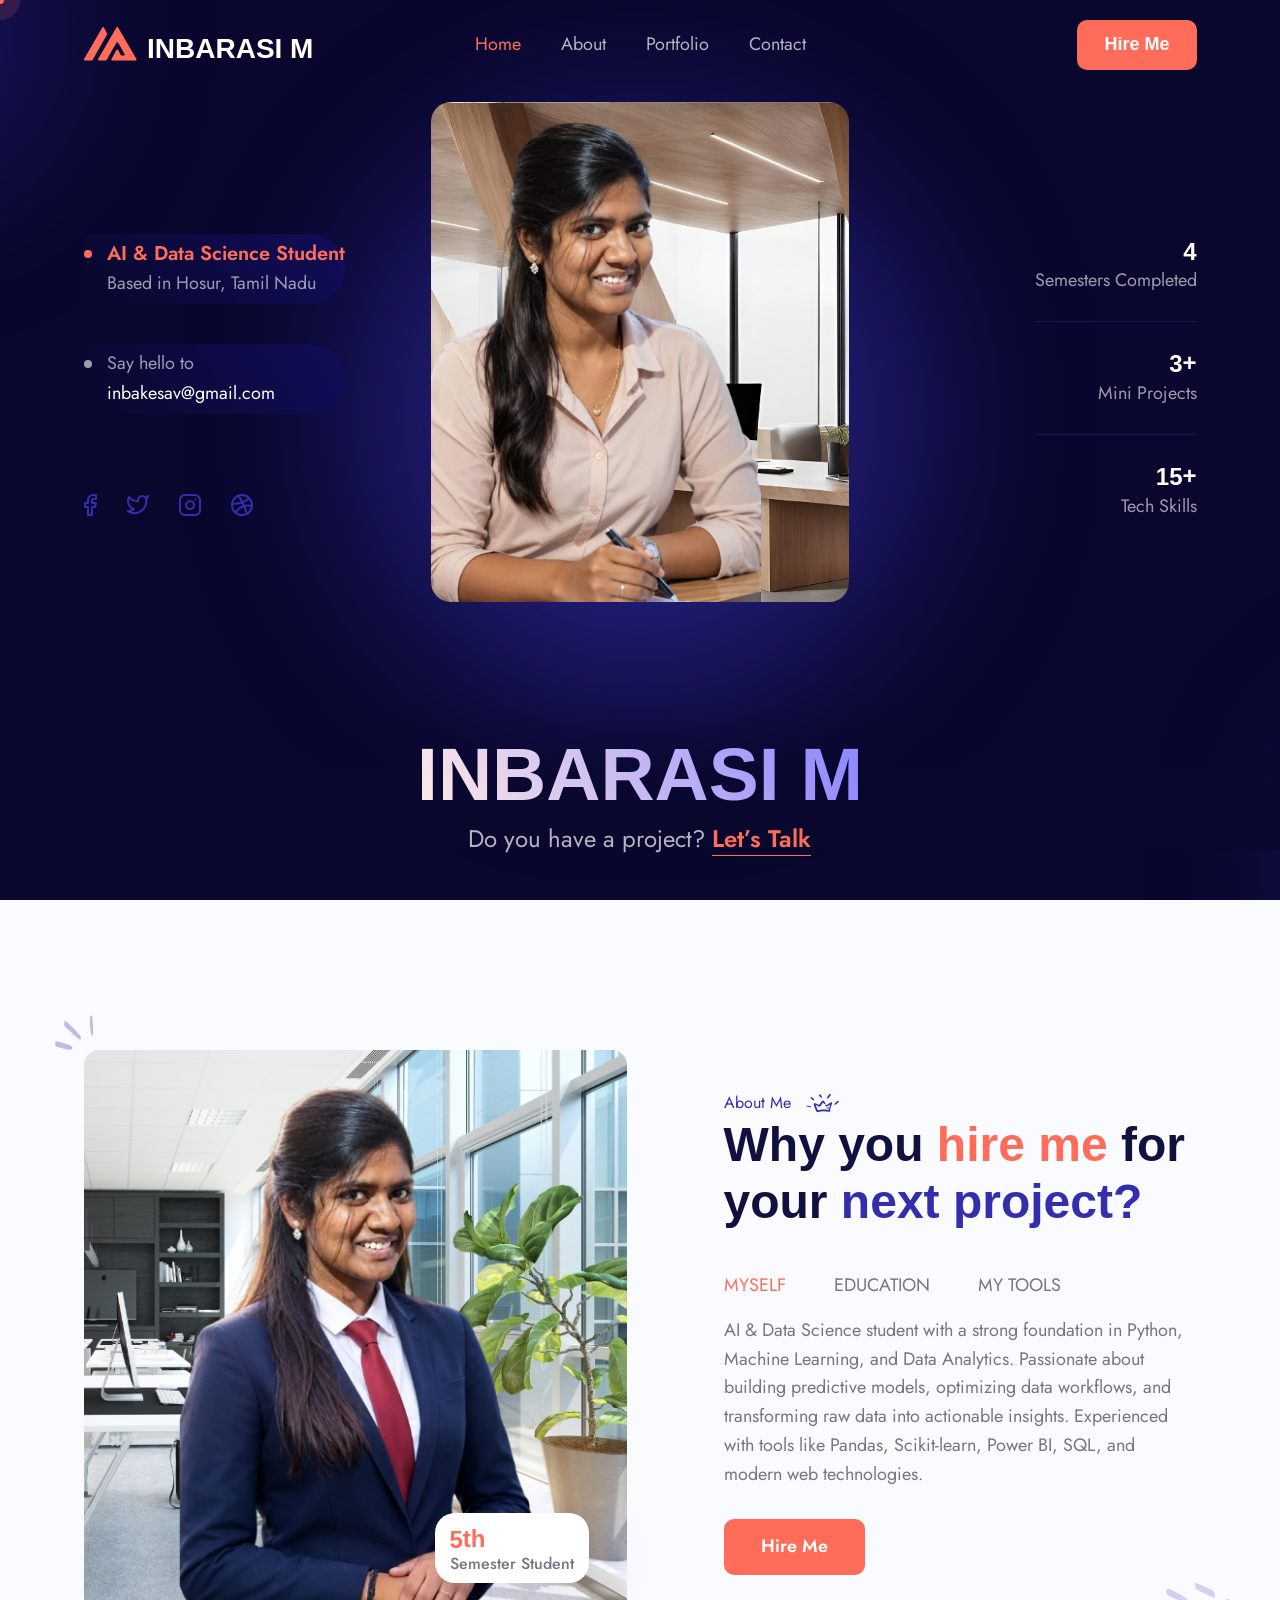
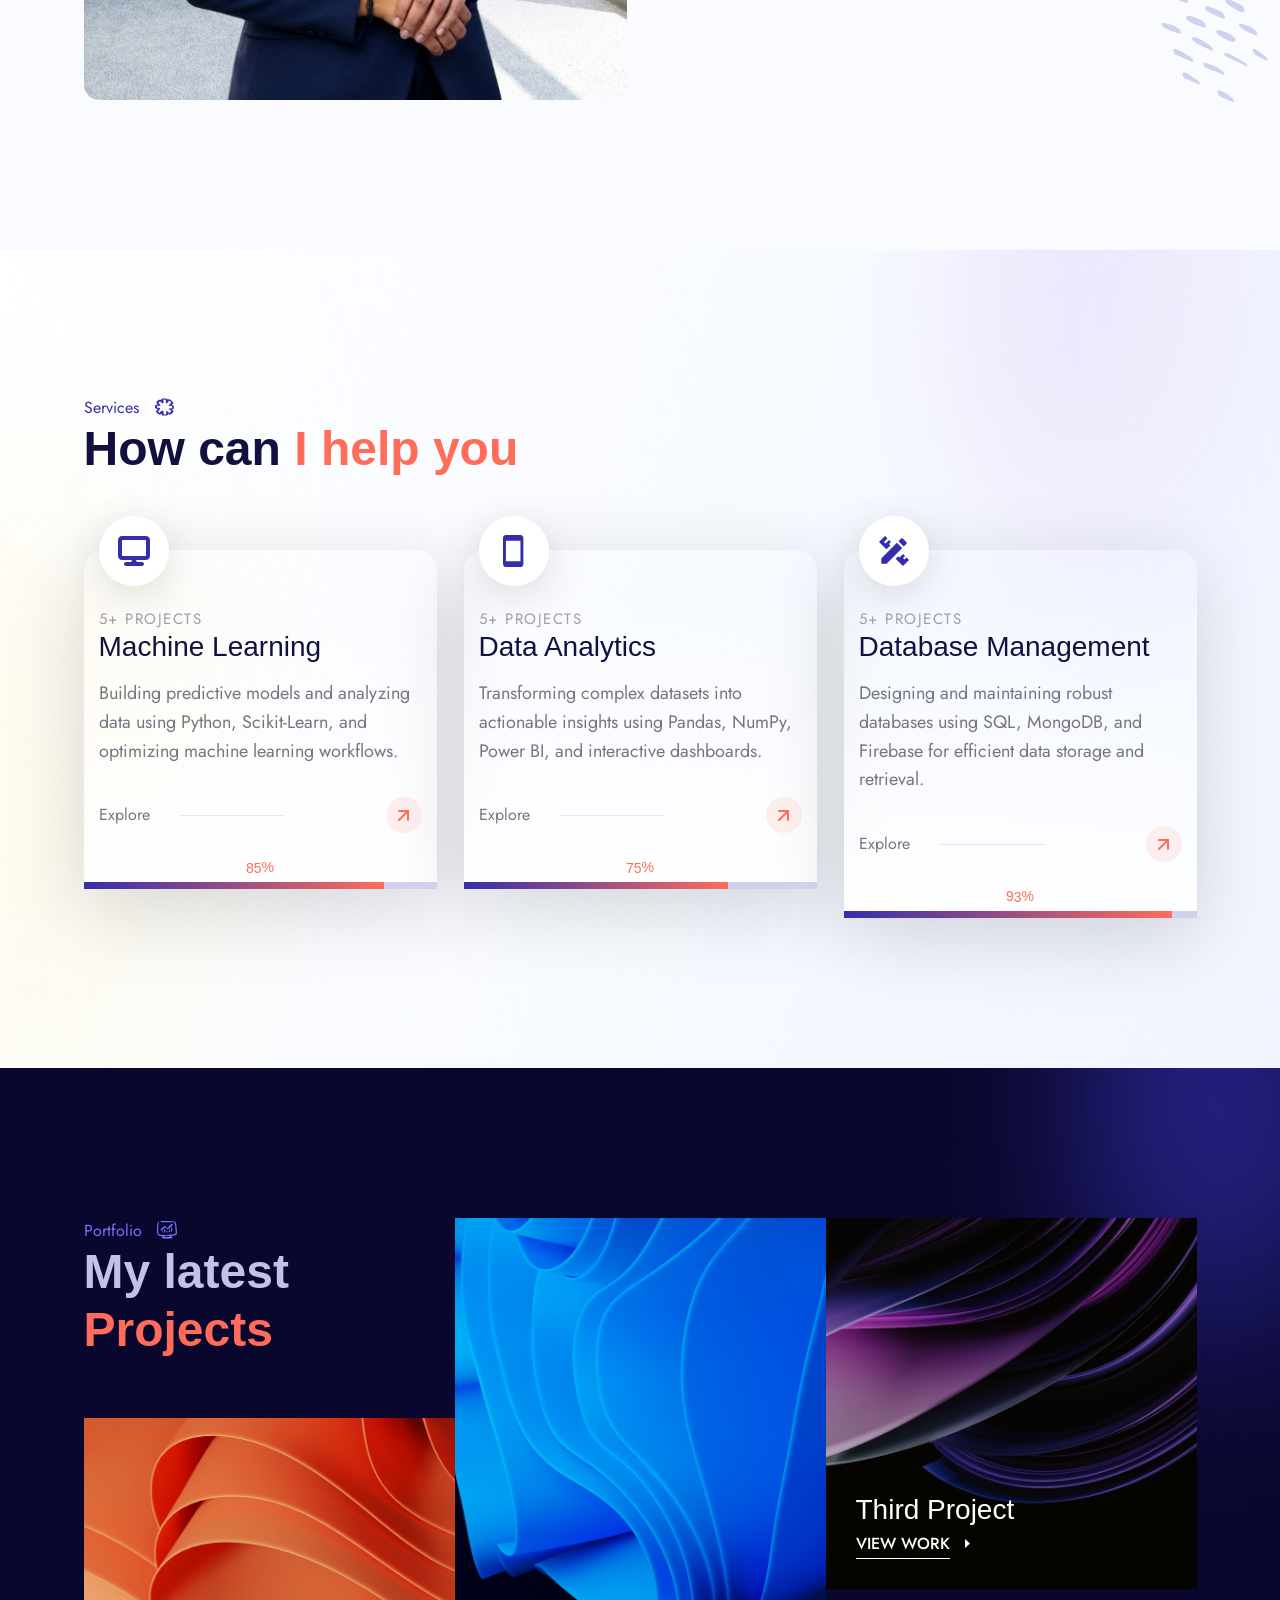
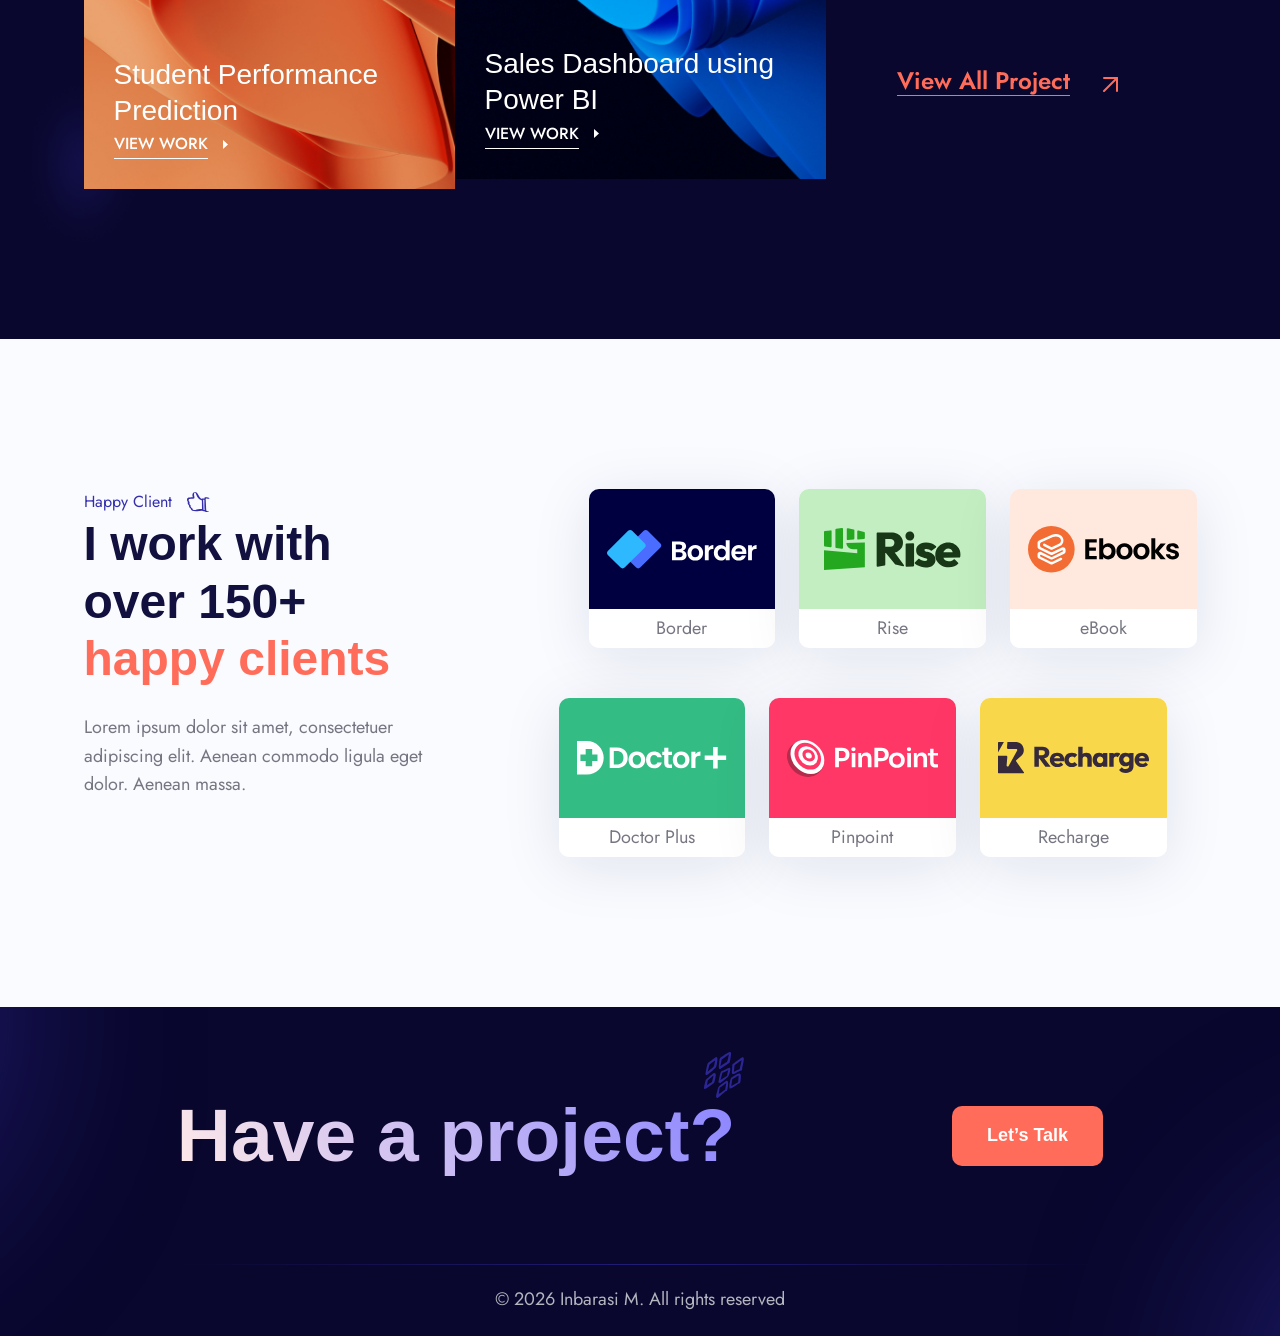
==== commit b5ae48ba: "update resume files and adjust student semester status on index page" ====
--- a/index.html
+++ b/index.html
@@ -204,12 +204,11 @@
                                 style="border-radius: 15px; object-fit: cover;">
                             <div class="cs_happy_client position-absolute cs_white_bg d-flex align-items-center cs_radius_20 cs_gap_15 wow fadeInRight"
                                 data-wow-duration="0.8s" data-wow-delay="0.2s">
-                                <p class="mb-0 cs_emoji_text">😍</p>
                                 <div>
                                     <h3 class="mb-0 cs_font_24 cs_semi_bold cs_accent_color">
-                                        <span class="odometer" data-count-to="80"></span>+
+                                        <span class="odometer" data-count-to="5"></span>th
                                     </h3>
-                                    <p class="mb-0 cs_font_16 cs_medium">Happy Clients</p>
+                                    <p class="mb-0 cs_font_16 cs_medium">Semester Student</p>
                                 </div>
                             </div>
                         </div>
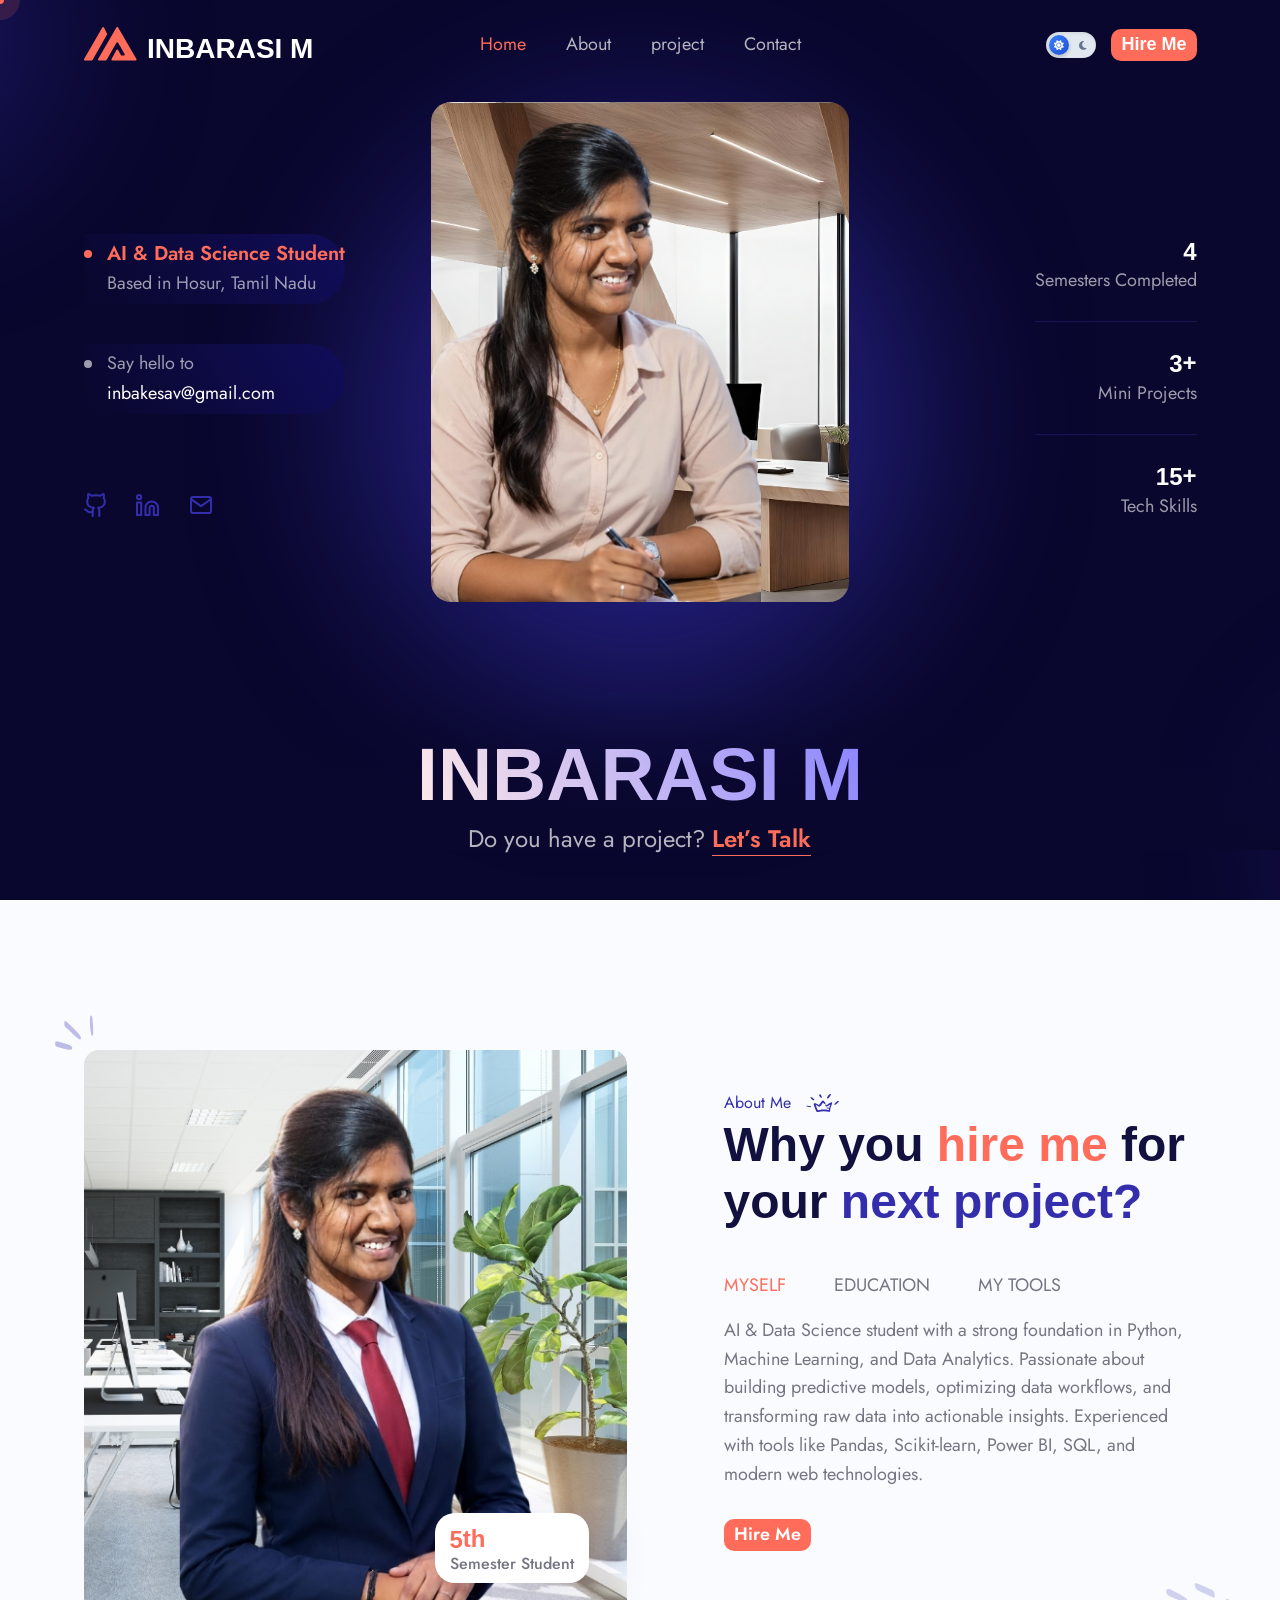
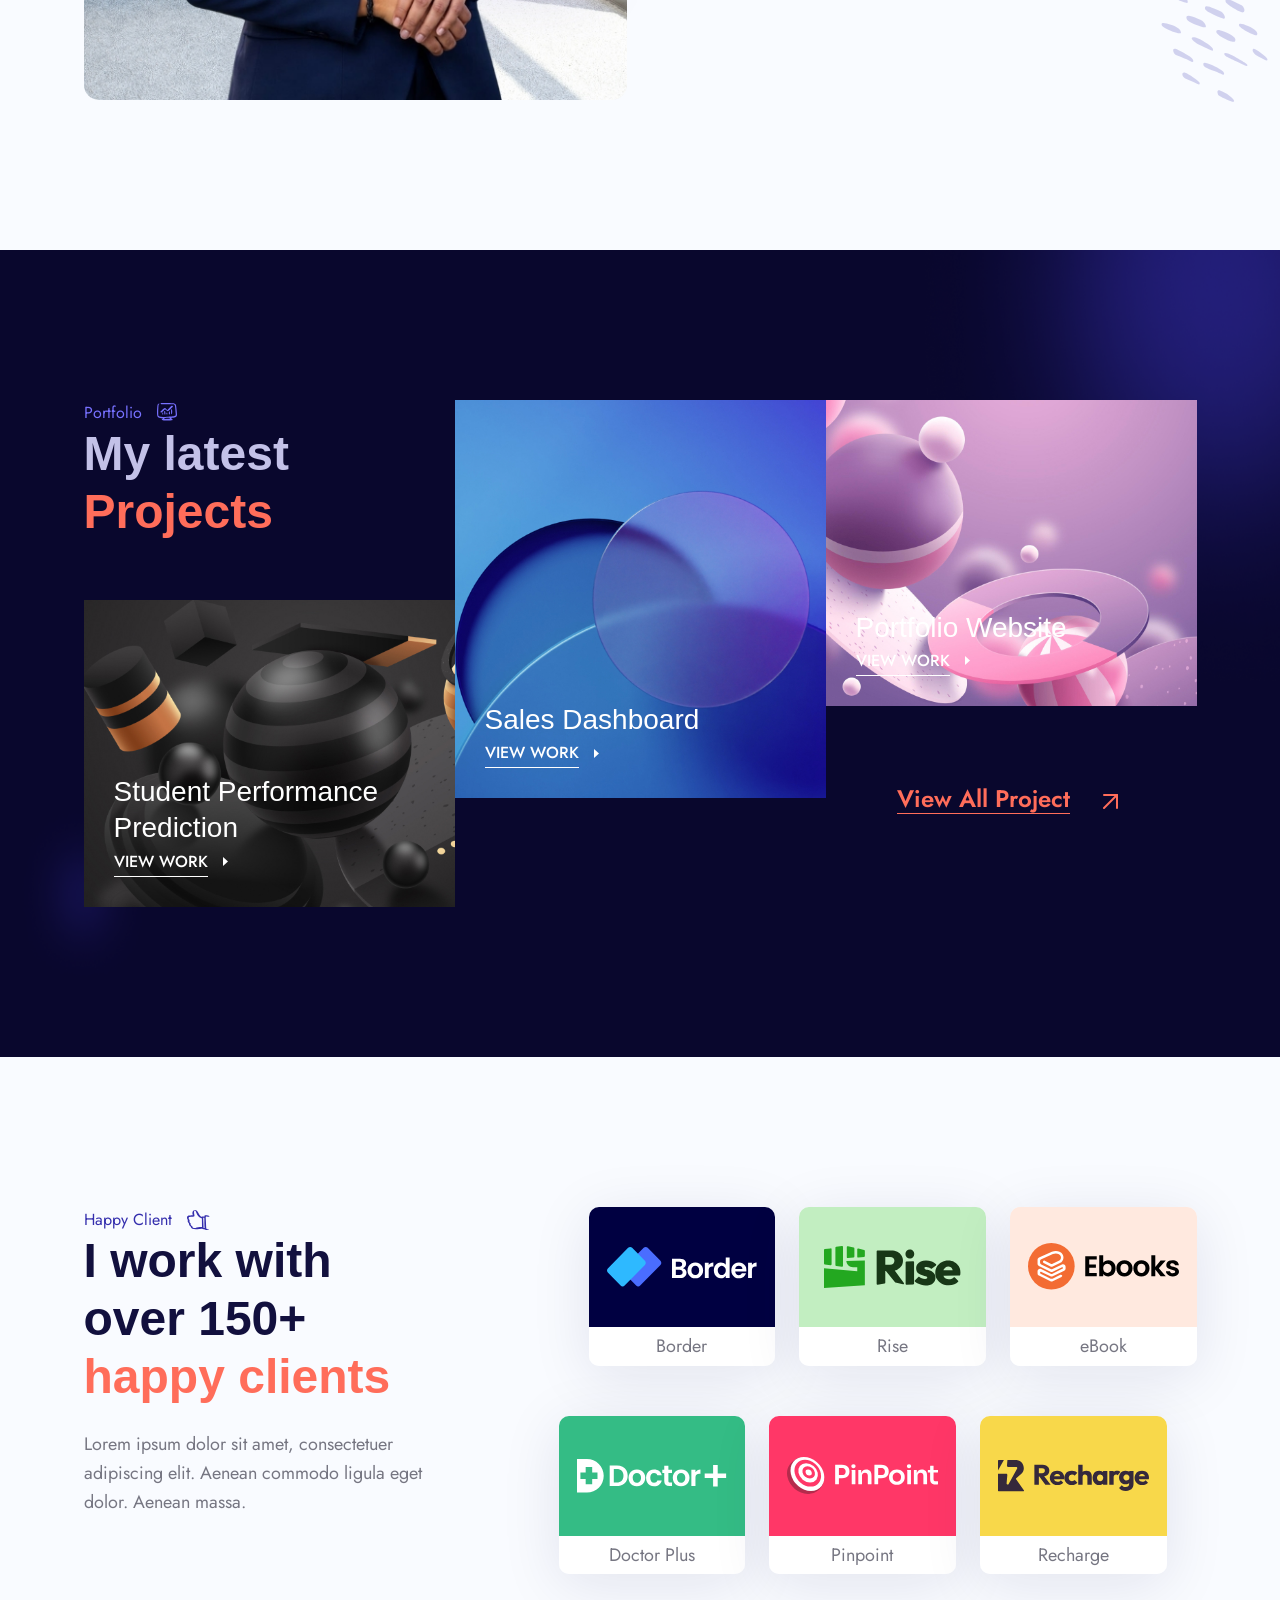
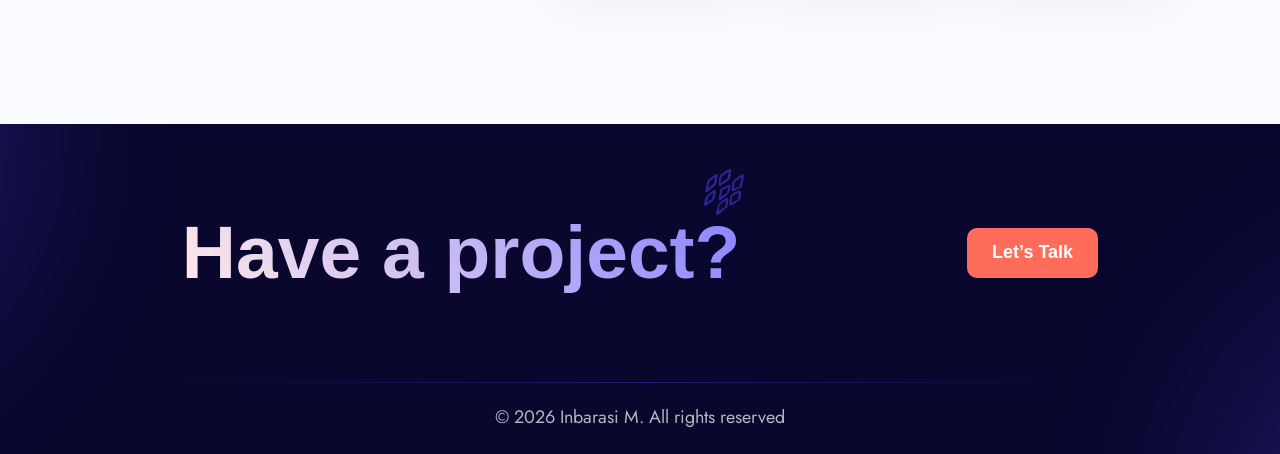
==== commit 3e8fbea9: "rename portfolio components and classes to project and replace portfolio-details.html with project-d" ====
--- a/index.html
+++ b/index.html
@@ -37,22 +37,22 @@
                         <div class="cs_nav">
                             <ul class="cs_nav_list">
                                 <li class="active menu-item-has-children"><a href="index.html">Home</a>
-                                    <ul>
+                                    <!-- <ul>
                                         <li><a href="index.html">Designer Landing</a></li>
                                         <li><a href="home-v2.html">Developer Landing</a></li>
-                                    </ul>
+                                    </ul> -->
                                 </li>
                                 <li class="menu-item-has-children"><a href="about.html">About</a>
-                                    <ul>
+                                    <!-- <ul>
                                         <li><a href="about.html">Designer About</a></li>
                                         <li><a href="about-v2.html">Developer About</a></li>
-                                    </ul>
+                                    </ul> -->
                                 </li>
-                                <li class="menu-item-has-children"><a href="portfolio.html">Portfolio</a>
-                                    <ul>
-                                        <li><a href="portfolio.html">Portfolio</a></li>
-                                        <li><a href="portfolio-details.html">Portfolio Details</a></li>
-                                    </ul>
+                                <li class="menu-item-has-children"><a href="project.html">project</a>
+                                    <!-- <ul>
+                                        <li><a href="project.html">Project</a></li>
+                                        <li><a href="project-details.html">Project Details</a></li>
+                                    </ul> -->
                                 </li>
                                 <!-- <li class="menu-item-has-children"><a href="#">Pages</a>
                                     <ul>
@@ -72,6 +72,11 @@
                         </div>
                     </div>
                     <div class="cs_main_header_right">
+                        <a href="home-v2.html" class="cs_theme_toggle cs_dark_page" title="Switch to Light Theme">
+                            <div class="cs_toggle_thumb"></div>
+                            <i class="fas fa-sun"></i>
+                            <i class="fas fa-moon"></i>
+                        </a>
                         <a href="contact.html" class="cs_btn cs_style_1 cs_primary_font"><span>Hire Me</span></a>
                     </div>
                 </div>
@@ -100,20 +105,61 @@
                     <ul class="cs_mp_0">
                         <li class="cs_hero_meta d-flex align-items-center">
                             <div>
-                                <div class="cs_dot cs_accent_color cs_font_20 cs_semi_bold">AI & Data Science Student</div>
+                                <div class="cs_dot cs_accent_color cs_font_20 cs_semi_bold">AI & Data Science Student
+                                </div>
                                 <span class="cs_white_color cs_opacity_06">Based in Hosur, Tamil Nadu</span>
                             </div>
                         </li>
                         <li class="cs_hero_meta d-flex align-items-center">
                             <div>
                                 <div class="cs_dot cs_white_color cs_opacity_06">Say hello to</div>
-                                <span class="cs_white_color">inbakesav@gmail.com</span>
+                                <a href="mailto:inbakesav@gmail.com">
+                                    <span class="cs_white_color">inbakesav@gmail.com</span>
+                                </a>
                             </div>
                         </li>
                     </ul>
                     <div class="cs_height_75 cs_height_lg_50"></div>
                     <div class="cs_social_btns d-flex cs_gap_30">
-                        <a class="cs_accent_color_2" href="#">
+                        <a class="cs_accent_color_2" href="https://github.com/inbakesav" target="_blank">
+                            <svg width="22" height="24" viewBox="0 0 22 24" fill="none"
+                                xmlns="http://www.w3.org/2000/svg">
+                                <path
+                                    d="M15.3002 23V18.6C15.4532 17.222 15.0581 15.8391 14.2002 14.75C17.5002 14.75 20.8002 12.55 20.8002 8.7C20.8882 7.325 20.5032 5.972 19.7002 4.85C20.0082 3.585 20.0082 2.265 19.7002 1C19.7002 1 18.6002 1 16.4002 2.65C13.4962 2.1 10.5042 2.1 7.60016 2.65C5.40016 1 4.30016 1 4.30016 1C3.97016 2.265 3.97016 3.585 4.30016 4.85C3.49922 5.96747 3.11048 7.32807 3.20016 8.7C3.20016 12.55 6.50016 14.75 9.80016 14.75C9.37116 15.289 9.05216 15.905 8.86516 16.565C8.67816 17.225 8.62316 17.918 8.70016 18.6V23"
+                                    stroke="currentColor" stroke-width="2" stroke-linecap="round"
+                                    stroke-linejoin="round" />
+                                <path d="M8.7 18.5999C3.739 20.7999 3.2 16.3999 1 16.3999" stroke="currentColor"
+                                    stroke-width="2" stroke-linecap="round" stroke-linejoin="round" />
+                            </svg>
+                        </a>
+                        <a class="cs_accent_color_2" href="https://www.linkedin.com/in/inbarasi-m-401b74333/"
+                            target="_blank">
+                            <svg width="24" height="22" viewBox="0 0 24 22" fill="none"
+                                xmlns="http://www.w3.org/2000/svg">
+                                <path
+                                    d="M15.7367 7.3158C17.4117 7.3158 19.0182 7.98121 20.2026 9.16565C21.3871 10.3501 22.0525 11.9565 22.0525 13.6316V21H17.842V13.6316C17.842 13.0732 17.6201 12.5378 17.2253 12.1429C16.8305 11.7481 16.295 11.5263 15.7367 11.5263C15.1783 11.5263 14.6429 11.7481 14.248 12.1429C13.8532 12.5378 13.6314 13.0732 13.6314 13.6316V21H9.4209V13.6316C9.4209 11.9565 10.0863 10.3501 11.2708 9.16565C12.4552 7.98121 14.0616 7.3158 15.7367 7.3158Z"
+                                    stroke="currentColor" stroke-width="2" stroke-linecap="round"
+                                    stroke-linejoin="round" />
+                                <path d="M5.21053 8.36841H1V21H5.21053V8.36841Z" stroke="currentColor" stroke-width="2"
+                                    stroke-linecap="round" stroke-linejoin="round" />
+                                <path
+                                    d="M3.10526 5.21053C4.26797 5.21053 5.21053 4.26797 5.21053 3.10526C5.21053 1.94256 4.26797 1 3.10526 1C1.94256 1 1 1.94256 1 3.10526C1 4.26797 1.94256 5.21053 3.10526 5.21053Z"
+                                    stroke="currentColor" stroke-width="2" stroke-linecap="round"
+                                    stroke-linejoin="round" />
+                            </svg>
+                        </a>
+                        <a class="cs_accent_color_2" href="mailto:inbakesav@gmail.com">
+                            <svg width="22" height="18" viewBox="0 0 22 18" fill="none"
+                                xmlns="http://www.w3.org/2000/svg">
+                                <path
+                                    d="M3 1H19C20.1 1 21 1.9 21 3V15C21 16.1 20.1 17 19 17H3C1.9 17 1 16.1 1 15V3C1 1.9 1.9 1 3 1Z"
+                                    stroke="currentColor" stroke-width="2" stroke-linecap="round"
+                                    stroke-linejoin="round" />
+                                <path d="M21 3L11 10L1 3" stroke="currentColor" stroke-width="2" stroke-linecap="round"
+                                    stroke-linejoin="round" />
+                            </svg>
+                        </a>
+                        <!-- <a class="cs_accent_color_2" href="#">
                             <svg width="13" height="22" viewBox="0 0 13 22" fill="none"
                                 xmlns="http://www.w3.org/2000/svg">
                                 <path
@@ -121,8 +167,8 @@
                                     stroke="currentColor" stroke-width="2" stroke-linecap="round"
                                     stroke-linejoin="round" />
                             </svg>
-                        </a>
-                        <a class="cs_accent_color_2" href="#">
+                        </a> -->
+                        <!-- <a class="cs_accent_color_2" href="#">
                             <svg width="22" height="20" viewBox="0 0 22 20" fill="none"
                                 xmlns="http://www.w3.org/2000/svg">
                                 <path
@@ -130,8 +176,8 @@
                                     stroke="currentColor" stroke-width="2" stroke-linecap="round"
                                     stroke-linejoin="round" />
                             </svg>
-                        </a>
-                        <a class="cs_accent_color_2" href="#">
+                        </a> -->
+                        <!-- <a class="cs_accent_color_2" href="#">
                             <svg width="22" height="22" viewBox="0 0 22 22" fill="none"
                                 xmlns="http://www.w3.org/2000/svg">
                                 <path
@@ -145,8 +191,8 @@
                                 <path d="M16.5 5.5H16.51" stroke="currentColor" stroke-width="2" stroke-linecap="round"
                                     stroke-linejoin="round" />
                             </svg>
-                        </a>
-                        <a class="cs_accent_color_2" href="#">
+                        </a> -->
+                        <!-- <a class="cs_accent_color_2" href="#">
                             <svg width="22" height="22" viewBox="0 0 22 22" fill="none"
                                 xmlns="http://www.w3.org/2000/svg">
                                 <path
@@ -161,7 +207,7 @@
                                 <path d="M7.56006 1.75C11.9301 7.75 13.5601 11.17 15.5601 19.47" stroke="currentColor"
                                     stroke-width="2" stroke-linecap="round" stroke-linejoin="round" />
                             </svg>
-                        </a>
+                        </a> -->
                     </div>
                 </div>
                 <div>
@@ -240,17 +286,27 @@
                                 </ul>
                                 <div class="cs_tab_body">
                                     <div class="cs_tab active" data-id="myself">
-                                        <p class="m-0">AI & Data Science student with a strong foundation in Python, Machine Learning, and Data Analytics. Passionate about building predictive models, optimizing data workflows, and transforming raw data into actionable insights. Experienced with tools like Pandas, Scikit-learn, Power BI, SQL, and modern web technologies.</p>
+                                        <p class="m-0">AI & Data Science student with a strong foundation in Python,
+                                            Machine Learning, and Data Analytics. Passionate about building predictive
+                                            models, optimizing data workflows, and transforming raw data into actionable
+                                            insights. Experienced with tools like Pandas, Scikit-learn, Power BI, SQL,
+                                            and modern web technologies.</p>
                                         <div class="cs_height_30 cs_height_lg_20"></div>
                                         <a class="cs_btn cs_style_1" href="contact.html"><span>Hire Me</span></a>
                                     </div>
                                     <div class="cs_tab" data-id="education">
-                                        <p class="m-0"><strong>B.Tech</strong> - Artificial Intelligence and Data Science<br>Adhiyamaan College of Engineering (Aug 2024 - Present)<br>CGPA: 9.3/10<br><br><strong>12th Standard</strong><br>Sri Vijay Vidyalaya Matric Hr Sec School (2023 - 2024)<br>Percentage: 87%<br><br><strong>10th Standard</strong><br>Sri Vijay Vidyalaya Matric Hr Sec School (2021 - 2022)<br>Percentage: 95%</p>
+                                        <p class="m-0"><strong>B.Tech</strong> - Artificial Intelligence and Data
+                                            Science<br>Adhiyamaan College of Engineering (Aug 2024 - Present)<br>CGPA:
+                                            9.3/10<br><br><strong>12th Standard</strong><br>Adhiyaman Matric Hr Sec
+                                            School (2023 - 2024)<br>Percentage: 87%<br><br><strong>10th
+                                                Standard</strong><br>Adhiyaman Matric Hr Sec School (2021 -
+                                            2022)<br>Percentage: 95%</p>
                                     </div>
                                     <div class="cs_tab" data-id="tools">
                                         <h2 class="cs_font_20 cs_accent_color">Skills</h2>
                                         <div class="cs_progressbar cs_style_1">
-                                            <div class="label cs_font_20 cs_primary_color">Python / Machine Learning</div>
+                                            <div class="label cs_font_20 cs_primary_color">Python / Machine Learning
+                                            </div>
                                             <h3
                                                 class="cs_progressbar_head cs_accent_color cs_normal cs_font_14 text-end">
                                                 90%</h3>
@@ -259,7 +315,8 @@
                                             </div>
                                         </div>
                                         <div class="cs_progressbar cs_style_1">
-                                            <div class="label cs_font_20 cs_primary_color">Data Analysis (Pandas, NumPy)</div>
+                                            <div class="label cs_font_20 cs_primary_color">Data Analysis (Pandas, NumPy)
+                                            </div>
                                             <h3
                                                 class="cs_progressbar_head cs_accent_color cs_normal cs_font_14 text-end">
                                                 85%</h3>
@@ -288,7 +345,7 @@
         <!-- End About Section -->
 
         <!-- Start Service Section -->
-        <section class="cs_100_bg position-relative" data-src="assets/img/bg/service_bg.png">
+        <!-- <section class="cs_100_bg position-relative" data-src="assets/img/bg/service_bg.png">
             <div class="cs_service_shape_1 position-absolute">
                 <img src="assets/img/service_shape_1.svg" alt="">
             </div>
@@ -324,8 +381,9 @@
                                 <p class="cs_iconbox_mini_title cs_ternary_color text-uppercase cs_font_15">5+ Projects
                                 </p>
                                 <h3 class="cs_iconbox_title cs_font_28 cs_medium">Machine Learning</h3>
-                                <p class="cs_iconbox_subtitle">Building predictive models and analyzing data using Python, Scikit-Learn, and optimizing machine learning workflows.</p>
-                                <a href="portfolio-details.html"
+                                <p class="cs_iconbox_subtitle">Building predictive models and analyzing data using
+                                    Python, Scikit-Learn, and optimizing machine learning workflows.</p>
+                                <a href="project-details.html"
                                     class="cs_iconbox_btn cs_primary_color_hover cs_center_between">
                                     <span
                                         class="cs_iconbox_btn_text position-relative d-inline-block cs_font_16">Explore</span>
@@ -370,8 +428,9 @@
                                 <p class="cs_iconbox_mini_title cs_ternary_color text-uppercase cs_font_15">5+ Projects
                                 </p>
                                 <h3 class="cs_iconbox_title cs_font_28 cs_medium">Data Analytics</h3>
-                                <p class="cs_iconbox_subtitle">Transforming complex datasets into actionable insights using Pandas, NumPy, Power BI, and interactive dashboards.</p>
-                                <a href="portfolio-details.html"
+                                <p class="cs_iconbox_subtitle">Transforming complex datasets into actionable insights
+                                    using Pandas, NumPy, Power BI, and interactive dashboards.</p>
+                                <a href="project-details.html"
                                     class="cs_iconbox_btn cs_primary_color_hover cs_center_between">
                                     <span
                                         class="cs_iconbox_btn_text position-relative d-inline-block cs_font_16">Explore</span>
@@ -416,8 +475,9 @@
                                 <p class="cs_iconbox_mini_title cs_ternary_color text-uppercase cs_font_15">5+ Projects
                                 </p>
                                 <h3 class="cs_iconbox_title cs_font_28 cs_medium">Database Management</h3>
-                                <p class="cs_iconbox_subtitle">Designing and maintaining robust databases using SQL, MongoDB, and Firebase for efficient data storage and retrieval.</p>
-                                <a href="portfolio-details.html"
+                                <p class="cs_iconbox_subtitle">Designing and maintaining robust databases using SQL,
+                                    MongoDB, and Firebase for efficient data storage and retrieval.</p>
+                                <a href="project-details.html"
                                     class="cs_iconbox_btn cs_primary_color_hover cs_center_between">
                                     <span
                                         class="cs_iconbox_btn_text position-relative d-inline-block cs_font_16">Explore</span>
@@ -451,7 +511,7 @@
                 </div>
             </div>
             <div class="cs_height_150 cs_height_lg_20"></div>
-        </section>
+        </section> -->
         <!-- End Service Section -->
 
         <!-- Start Portfolio Section -->
@@ -481,17 +541,15 @@
                         <div class="cs_height_60 cs_height_lg_30"></div>
                     </div>
                     <div class="cs_grid_item">
-                        <a href="portfolio-details.html" class="cs_portfolio cs_style_1 cs_zoom position-relative">
+                        <a href="project-details.html?id=1" class="cs_portfolio cs_style_1 cs_zoom position-relative">
                             <div class="cs_portfolio_thumbnail">
-                                <img class="cs_zoom_in w-100" src="assets/img/portfolio/p3.jpg" alt="">
+                                <img class="cs_zoom_in w-100" src="assets/img/portfolio/p4.jpg" alt="">
                             </div>
                             <div class="cs_portfolio_info cs_white_color cs_medium position-absolute">
                                 <h2 class="cs_font_28 cs_white_color cs_medium mb-0">Student Performance Prediction</h2>
                                 <div class="cs_font_16 cs_gap_15 d-inline-flex cs_medium align-items-center">
-                                    <span class="cs_text_btn cs_secondary_font cs_type_1 text-uppercase">View
-                                        work</span>
-                                    <svg width="5" height="9" viewBox="0 0 5 9" fill="none"
-                                        xmlns="http://www.w3.org/2000/svg">
+                                    <span class="cs_text_btn cs_secondary_font cs_type_1 text-uppercase">View work</span>
+                                    <svg width="5" height="9" viewBox="0 0 5 9" fill="none" xmlns="http://www.w3.org/2000/svg">
                                         <path d="M0 0L5 4.5L0 9L0 0Z" fill="currentColor" />
                                     </svg>
                                 </div>
@@ -499,17 +557,15 @@
                         </a>
                     </div>
                     <div class="cs_grid_item">
-                        <a href="portfolio-details.html" class="cs_portfolio cs_style_1 cs_zoom position-relative">
+                        <a href="project-details.html?id=2" class="cs_portfolio cs_style_1 cs_zoom position-relative">
                             <div class="cs_portfolio_thumbnail">
-                                <img class="cs_zoom_in w-100" src="assets/img/portfolio/p2.jpg" alt="">
+                                <img class="cs_zoom_in w-100" src="assets/img/portfolio/p5.jpg" alt="">
                             </div>
                             <div class="cs_portfolio_info cs_white_color cs_medium position-absolute">
-                                <h2 class="cs_font_28 cs_white_color cs_medium mb-0">Sales Dashboard using Power BI</h2>
+                                <h2 class="cs_font_28 cs_white_color cs_medium mb-0">Sales Dashboard</h2>
                                 <div class="cs_font_16 cs_gap_15 d-inline-flex cs_medium align-items-center">
-                                    <span class="cs_text_btn cs_secondary_font cs_type_1 text-uppercase">View
-                                        work</span>
-                                    <svg width="5" height="9" viewBox="0 0 5 9" fill="none"
-                                        xmlns="http://www.w3.org/2000/svg">
+                                    <span class="cs_text_btn cs_secondary_font cs_type_1 text-uppercase">View work</span>
+                                    <svg width="5" height="9" viewBox="0 0 5 9" fill="none" xmlns="http://www.w3.org/2000/svg">
                                         <path d="M0 0L5 4.5L0 9L0 0Z" fill="currentColor" />
                                     </svg>
                                 </div>
@@ -517,17 +573,15 @@
                         </a>
                     </div>
                     <div class="cs_grid_item">
-                        <a href="portfolio-details.html" class="cs_portfolio cs_style_1 cs_zoom position-relative">
+                        <a href="project-details.html?id=3" class="cs_portfolio cs_style_1 cs_zoom position-relative">
                             <div class="cs_portfolio_thumbnail">
-                                <img class="cs_zoom_in w-100" src="assets/img/portfolio/p1.jpg" alt="">
+                                <img class="cs_zoom_in w-100" src="assets/img/portfolio/p6.jpg" alt="">
                             </div>
                             <div class="cs_portfolio_info cs_white_color cs_medium position-absolute">
-                                <h2 class="cs_font_28 cs_white_color cs_medium mb-0">Third Project</h2>
+                                <h2 class="cs_font_28 cs_white_color cs_medium mb-0">Portfolio Website</h2>
                                 <div class="cs_font_16 cs_gap_15 d-inline-flex cs_medium align-items-center">
-                                    <span class="cs_text_btn cs_secondary_font cs_type_1 text-uppercase">View
-                                        work</span>
-                                    <svg width="5" height="9" viewBox="0 0 5 9" fill="none"
-                                        xmlns="http://www.w3.org/2000/svg">
+                                    <span class="cs_text_btn cs_secondary_font cs_type_1 text-uppercase">View work</span>
+                                    <svg width="5" height="9" viewBox="0 0 5 9" fill="none" xmlns="http://www.w3.org/2000/svg">
                                         <path d="M0 0L5 4.5L0 9L0 0Z" fill="currentColor" />
                                     </svg>
                                 </div>
@@ -538,7 +592,7 @@
                         <div class="cs_portfolio_btn_wrap text-center wow fadeInUp" data-wow-duration="0.8s"
                             data-wow-delay="0.2s">
                             <a class="cs_portfolio_text_btn d-inline-flex cs_gap_25 align-items-center cs_font_24 cs_accent_color cs_semi_bold"
-                                href="portfolio.html">
+                                href="project.html">
                                 <span class="cs_text_btn">View All Project</span>
                                 <span class="cs_circle_btn cs_style_1 cs_accent_color cs_center rounded-circle">
                                     <svg width="15" height="15" viewBox="0 0 15 15" fill="none"
@@ -945,7 +999,7 @@
                 <a href="contact.html" class="cs_btn cs_style_1 cs_primary_font"><span>Let’s
                         Talk</span></a>
             </div>
-      <div class="cs_copyright">© 2026 <a href="#">Inbarasi M</a>. All rights reserved</div>
+            <div class="cs_copyright">© 2026 <a href="#">Inbarasi M</a>. All rights reserved</div>
         </div>
     </footer>
     <!-- End Footer -->
--- a/assets/css/style.css
+++ b/assets/css/style.css
@@ -23,7 +23,7 @@
 20. Brand
 21. Blog
 22. Testimonial
-23. Portfolio
+23. portfolio
 24. FunFact
 25. Form
 26. Catagory
@@ -37,6 +37,7 @@
 ----------------------------------------------------------------*/
 /* Google Fonts */
 @import url("https://fonts.googleapis.com/css2?family=Jost:wght@400;500;600;700&amp;family=Lexend+Deca:wght@400;500;600;700;800&amp;display=swap");
+
 body,
 html {
   color: #767682;
@@ -158,10 +159,12 @@
   width: 100%;
   margin-bottom: 25px;
 }
+
 table th {
   font-weight: 600;
   color: #767682;
 }
+
 table td,
 table th {
   border-top: 1px solid #4d4d4d;
@@ -171,6 +174,7 @@
 dl {
   margin-bottom: 25px;
 }
+
 dl dt {
   font-weight: 600;
 }
@@ -231,6 +235,7 @@
 .cs_font_48 {
   font-size: 48px;
 }
+
 @media (max-width: 1199px) {
   .cs_font_48 {
     font-size: 42px;
@@ -240,26 +245,31 @@
 .cs_font_92 {
   font-size: 92px;
 }
+
 @media (max-width: 1400px) {
   .cs_font_92 {
     font-size: 75px;
   }
 }
+
 @media (max-width: 1199px) {
   .cs_font_92 {
     font-size: 70px;
   }
 }
+
 @media (max-width: 767px) {
   .cs_font_92 {
     font-size: 56px;
   }
 }
+
 @media (max-width: 500px) {
   .cs_font_92 {
     font-size: 46px;
   }
 }
+
 @media (max-width: 380px) {
   .cs_font_92 {
     font-size: 42px;
@@ -304,24 +314,30 @@
   br {
     display: none;
   }
+
   h2 {
     font-size: 36px;
     margin-bottom: 10px;
   }
+
   /*----------Font size------------*/
   .cs_font_20 {
     font-size: 20px;
   }
+
   .cs_font_24 {
     font-size: 24px;
   }
+
   .cs_font_28 {
     font-size: 24px;
   }
+
   .cs_font_48 {
     font-size: 42px;
   }
 }
+
 /*--------------------------------------------------------------
   2. Spacing
 ----------------------------------------------------------------*/
@@ -329,906 +345,1206 @@
   .cs_height_1 {
     height: 1px !important;
   }
+
   .cs_height_2 {
     height: 2px !important;
   }
+
   .cs_height_3 {
     height: 3px !important;
   }
+
   .cs_height_4 {
     height: 4px !important;
   }
+
   .cs_height_5 {
     height: 5px !important;
   }
+
   .cs_height_6 {
     height: 6px !important;
   }
+
   .cs_height_7 {
     height: 7px !important;
   }
+
   .cs_height_8 {
     height: 8px !important;
   }
+
   .cs_height_9 {
     height: 9px !important;
   }
+
   .cs_height_10 {
     height: 10px !important;
   }
+
   .cs_height_11 {
     height: 11px !important;
   }
+
   .cs_height_12 {
     height: 12px !important;
   }
+
   .cs_height_13 {
     height: 13px !important;
   }
+
   .cs_height_14 {
     height: 14px !important;
   }
+
   .cs_height_15 {
     height: 15px !important;
   }
+
   .cs_height_16 {
     height: 16px !important;
   }
+
   .cs_height_17 {
     height: 17px !important;
   }
+
   .cs_height_18 {
     height: 18px !important;
   }
+
   .cs_height_19 {
     height: 19px !important;
   }
+
   .cs_height_20 {
     height: 20px !important;
   }
+
   .cs_height_21 {
     height: 21px !important;
   }
+
   .cs_height_22 {
     height: 22px !important;
   }
+
   .cs_height_23 {
     height: 23px !important;
   }
+
   .cs_height_24 {
     height: 24px !important;
   }
+
   .cs_height_25 {
     height: 25px !important;
   }
+
   .cs_height_26 {
     height: 26px !important;
   }
+
   .cs_height_27 {
     height: 27px !important;
   }
+
   .cs_height_28 {
     height: 28px !important;
   }
+
   .cs_height_29 {
     height: 29px !important;
   }
+
   .cs_height_30 {
     height: 30px !important;
   }
+
   .cs_height_31 {
     height: 31px !important;
   }
+
   .cs_height_32 {
     height: 32px !important;
   }
+
   .cs_height_33 {
     height: 33px !important;
   }
+
   .cs_height_34 {
     height: 34px !important;
   }
+
   .cs_height_35 {
     height: 35px !important;
   }
+
   .cs_height_36 {
     height: 36px !important;
   }
+
   .cs_height_37 {
     height: 37px !important;
   }
+
   .cs_height_38 {
     height: 38px !important;
   }
+
   .cs_height_39 {
     height: 39px !important;
   }
+
   .cs_height_40 {
     height: 40px !important;
   }
+
   .cs_height_41 {
     height: 41px !important;
   }
+
   .cs_height_42 {
     height: 42px !important;
   }
+
   .cs_height_43 {
     height: 43px !important;
   }
+
   .cs_height_44 {
     height: 44px !important;
   }
+
   .cs_height_45 {
     height: 45px !important;
   }
+
   .cs_height_46 {
     height: 46px !important;
   }
+
   .cs_height_47 {
     height: 47px !important;
   }
+
   .cs_height_48 {
     height: 48px !important;
   }
+
   .cs_height_49 {
     height: 49px !important;
   }
+
   .cs_height_50 {
     height: 50px !important;
   }
+
   .cs_height_51 {
     height: 51px !important;
   }
+
   .cs_height_52 {
     height: 52px !important;
   }
+
   .cs_height_53 {
     height: 53px !important;
   }
+
   .cs_height_54 {
     height: 54px !important;
   }
+
   .cs_height_55 {
     height: 55px !important;
   }
+
   .cs_height_56 {
     height: 56px !important;
   }
+
   .cs_height_57 {
     height: 57px !important;
   }
+
   .cs_height_58 {
     height: 58px !important;
   }
+
   .cs_height_59 {
     height: 59px !important;
   }
+
   .cs_height_60 {
     height: 60px !important;
   }
+
   .cs_height_61 {
     height: 61px !important;
   }
+
   .cs_height_62 {
     height: 62px !important;
   }
+
   .cs_height_63 {
     height: 63px !important;
   }
+
   .cs_height_64 {
     height: 64px !important;
   }
+
   .cs_height_65 {
     height: 65px !important;
   }
+
   .cs_height_66 {
     height: 66px !important;
   }
+
   .cs_height_67 {
     height: 67px !important;
   }
+
   .cs_height_68 {
     height: 68px !important;
   }
+
   .cs_height_69 {
     height: 69px !important;
   }
+
   .cs_height_70 {
     height: 70px !important;
   }
+
   .cs_height_71 {
     height: 71px !important;
   }
+
   .cs_height_72 {
     height: 72px !important;
   }
+
   .cs_height_73 {
     height: 73px !important;
   }
+
   .cs_height_74 {
     height: 74px !important;
   }
+
   .cs_height_75 {
     height: 75px !important;
   }
+
   .cs_height_76 {
     height: 76px !important;
   }
+
   .cs_height_77 {
     height: 77px !important;
   }
+
   .cs_height_78 {
     height: 78px !important;
   }
+
   .cs_height_79 {
     height: 79px !important;
   }
+
   .cs_height_80 {
     height: 80px !important;
   }
+
   .cs_height_81 {
     height: 81px !important;
   }
+
   .cs_height_82 {
     height: 82px !important;
   }
+
   .cs_height_83 {
     height: 83px !important;
   }
+
   .cs_height_84 {
     height: 84px !important;
   }
+
   .cs_height_85 {
     height: 85px !important;
   }
+
   .cs_height_86 {
     height: 86px !important;
   }
+
   .cs_height_87 {
     height: 87px !important;
   }
+
   .cs_height_88 {
     height: 88px !important;
   }
+
   .cs_height_89 {
     height: 89px !important;
   }
+
   .cs_height_90 {
     height: 90px !important;
   }
+
   .cs_height_91 {
     height: 91px !important;
   }
+
   .cs_height_92 {
     height: 92px !important;
   }
+
   .cs_height_93 {
     height: 93px !important;
   }
+
   .cs_height_94 {
     height: 94px !important;
   }
+
   .cs_height_95 {
     height: 95px !important;
   }
+
   .cs_height_96 {
     height: 96px !important;
   }
+
   .cs_height_97 {
     height: 97px !important;
   }
+
   .cs_height_98 {
     height: 98px !important;
   }
+
   .cs_height_99 {
     height: 99px !important;
   }
+
   .cs_height_100 {
     height: 100px !important;
   }
+
   .cs_height_101 {
     height: 101px !important;
   }
+
   .cs_height_102 {
     height: 102px !important;
   }
+
   .cs_height_103 {
     height: 103px !important;
   }
+
   .cs_height_104 {
     height: 104px !important;
   }
+
   .cs_height_105 {
     height: 105px !important;
   }
+
   .cs_height_106 {
     height: 106px !important;
   }
+
   .cs_height_107 {
     height: 107px !important;
   }
+
   .cs_height_108 {
     height: 108px !important;
   }
+
   .cs_height_109 {
     height: 109px !important;
   }
+
   .cs_height_110 {
     height: 110px !important;
   }
+
   .cs_height_111 {
     height: 111px !important;
   }
+
   .cs_height_112 {
     height: 112px !important;
   }
+
   .cs_height_113 {
     height: 113px !important;
   }
+
   .cs_height_114 {
     height: 114px !important;
   }
+
   .cs_height_115 {
     height: 115px !important;
   }
+
   .cs_height_116 {
     height: 116px !important;
   }
+
   .cs_height_117 {
     height: 117px !important;
   }
+
   .cs_height_118 {
     height: 118px !important;
   }
+
   .cs_height_119 {
     height: 119px !important;
   }
+
   .cs_height_120 {
     height: 120px !important;
   }
+
   .cs_height_121 {
     height: 121px !important;
   }
+
   .cs_height_122 {
     height: 122px !important;
   }
+
   .cs_height_123 {
     height: 123px !important;
   }
+
   .cs_height_124 {
     height: 124px !important;
   }
+
   .cs_height_125 {
     height: 125px !important;
   }
+
   .cs_height_126 {
     height: 126px !important;
   }
+
   .cs_height_127 {
     height: 127px !important;
   }
+
   .cs_height_128 {
     height: 128px !important;
   }
+
   .cs_height_129 {
     height: 129px !important;
   }
+
   .cs_height_130 {
     height: 130px !important;
   }
+
   .cs_height_131 {
     height: 131px !important;
   }
+
   .cs_height_132 {
     height: 132px !important;
   }
+
   .cs_height_133 {
     height: 133px !important;
   }
+
   .cs_height_134 {
     height: 134px !important;
   }
+
   .cs_height_135 {
     height: 135px !important;
   }
+
   .cs_height_136 {
     height: 136px !important;
   }
+
   .cs_height_137 {
     height: 137px !important;
   }
+
   .cs_height_138 {
     height: 138px !important;
   }
+
   .cs_height_139 {
     height: 139px !important;
   }
+
   .cs_height_140 {
     height: 140px !important;
   }
+
   .cs_height_141 {
     height: 141px !important;
   }
+
   .cs_height_142 {
     height: 142px !important;
   }
+
   .cs_height_143 {
     height: 143px !important;
   }
+
   .cs_height_144 {
     height: 144px !important;
   }
+
   .cs_height_145 {
     height: 145px !important;
   }
+
   .cs_height_146 {
     height: 146px !important;
   }
+
   .cs_height_147 {
     height: 147px !important;
   }
+
   .cs_height_148 {
     height: 148px !important;
   }
+
   .cs_height_149 {
     height: 149px !important;
   }
+
   .cs_height_150 {
     height: 150px !important;
   }
 }
+
 @media screen and (max-width: 991px) {
   .cs_height_lg_1 {
     height: 1px !important;
   }
+
   .cs_height_lg_2 {
     height: 2px !important;
   }
+
   .cs_height_lg_3 {
     height: 3px !important;
   }
+
   .cs_height_lg_4 {
     height: 4px !important;
   }
+
   .cs_height_lg_5 {
     height: 5px !important;
   }
+
   .cs_height_lg_6 {
     height: 6px !important;
   }
+
   .cs_height_lg_7 {
     height: 7px !important;
   }
+
   .cs_height_lg_8 {
     height: 8px !important;
   }
+
   .cs_height_lg_9 {
     height: 9px !important;
   }
+
   .cs_height_lg_10 {
     height: 10px !important;
   }
+
   .cs_height_lg_11 {
     height: 11px !important;
   }
+
   .cs_height_lg_12 {
     height: 12px !important;
   }
+
   .cs_height_lg_13 {
     height: 13px !important;
   }
+
   .cs_height_lg_14 {
     height: 14px !important;
   }
+
   .cs_height_lg_15 {
     height: 15px !important;
   }
+
   .cs_height_lg_16 {
     height: 16px !important;
   }
+
   .cs_height_lg_17 {
     height: 17px !important;
   }
+
   .cs_height_lg_18 {
     height: 18px !important;
   }
+
   .cs_height_lg_19 {
     height: 19px !important;
   }
+
   .cs_height_lg_20 {
     height: 20px !important;
   }
+
   .cs_height_lg_21 {
     height: 21px !important;
   }
+
   .cs_height_lg_22 {
     height: 22px !important;
   }
+
   .cs_height_lg_23 {
     height: 23px !important;
   }
+
   .cs_height_lg_24 {
     height: 24px !important;
   }
+
   .cs_height_lg_25 {
     height: 25px !important;
   }
+
   .cs_height_lg_26 {
     height: 26px !important;
   }
+
   .cs_height_lg_27 {
     height: 27px !important;
   }
+
   .cs_height_lg_28 {
     height: 28px !important;
   }
+
   .cs_height_lg_29 {
     height: 29px !important;
   }
+
   .cs_height_lg_30 {
     height: 30px !important;
   }
+
   .cs_height_lg_31 {
     height: 31px !important;
   }
+
   .cs_height_lg_32 {
     height: 32px !important;
   }
+
   .cs_height_lg_33 {
     height: 33px !important;
   }
+
   .cs_height_lg_34 {
     height: 34px !important;
   }
+
   .cs_height_lg_35 {
     height: 35px !important;
   }
+
   .cs_height_lg_36 {
     height: 36px !important;
   }
+
   .cs_height_lg_37 {
     height: 37px !important;
   }
+
   .cs_height_lg_38 {
     height: 38px !important;
   }
+
   .cs_height_lg_39 {
     height: 39px !important;
   }
+
   .cs_height_lg_40 {
     height: 40px !important;
   }
+
   .cs_height_lg_41 {
     height: 41px !important;
   }
+
   .cs_height_lg_42 {
     height: 42px !important;
   }
+
   .cs_height_lg_43 {
     height: 43px !important;
   }
+
   .cs_height_lg_44 {
     height: 44px !important;
   }
+
   .cs_height_lg_45 {
     height: 45px !important;
   }
+
   .cs_height_lg_46 {
     height: 46px !important;
   }
+
   .cs_height_lg_47 {
     height: 47px !important;
   }
+
   .cs_height_lg_48 {
     height: 48px !important;
   }
+
   .cs_height_lg_49 {
     height: 49px !important;
   }
+
   .cs_height_lg_50 {
     height: 50px !important;
   }
+
   .cs_height_lg_51 {
     height: 51px !important;
   }
+
   .cs_height_lg_52 {
     height: 52px !important;
   }
+
   .cs_height_lg_53 {
     height: 53px !important;
   }
+
   .cs_height_lg_54 {
     height: 54px !important;
   }
+
   .cs_height_lg_55 {
     height: 55px !important;
   }
+
   .cs_height_lg_56 {
     height: 56px !important;
   }
+
   .cs_height_lg_57 {
     height: 57px !important;
   }
+
   .cs_height_lg_58 {
     height: 58px !important;
   }
+
   .cs_height_lg_59 {
     height: 59px !important;
   }
+
   .cs_height_lg_60 {
     height: 60px !important;
   }
+
   .cs_height_lg_61 {
     height: 61px !important;
   }
+
   .cs_height_lg_62 {
     height: 62px !important;
   }
+
   .cs_height_lg_63 {
     height: 63px !important;
   }
+
   .cs_height_lg_64 {
     height: 64px !important;
   }
+
   .cs_height_lg_65 {
     height: 65px !important;
   }
+
   .cs_height_lg_66 {
     height: 66px !important;
   }
+
   .cs_height_lg_67 {
     height: 67px !important;
   }
+
   .cs_height_lg_68 {
     height: 68px !important;
   }
+
   .cs_height_lg_69 {
     height: 69px !important;
   }
+
   .cs_height_lg_70 {
     height: 70px !important;
   }
+
   .cs_height_lg_71 {
     height: 71px !important;
   }
+
   .cs_height_lg_72 {
     height: 72px !important;
   }
+
   .cs_height_lg_73 {
     height: 73px !important;
   }
+
   .cs_height_lg_74 {
     height: 74px !important;
   }
+
   .cs_height_lg_75 {
     height: 75px !important;
   }
+
   .cs_height_lg_76 {
     height: 76px !important;
   }
+
   .cs_height_lg_77 {
     height: 77px !important;
   }
+
   .cs_height_lg_78 {
     height: 78px !important;
   }
+
   .cs_height_lg_79 {
     height: 79px !important;
   }
+
   .cs_height_lg_80 {
     height: 80px !important;
   }
+
   .cs_height_lg_81 {
     height: 81px !important;
   }
+
   .cs_height_lg_82 {
     height: 82px !important;
   }
+
   .cs_height_lg_83 {
     height: 83px !important;
   }
+
   .cs_height_lg_84 {
     height: 84px !important;
   }
+
   .cs_height_lg_85 {
     height: 85px !important;
   }
+
   .cs_height_lg_86 {
     height: 86px !important;
   }
+
   .cs_height_lg_87 {
     height: 87px !important;
   }
+
   .cs_height_lg_88 {
     height: 88px !important;
   }
+
   .cs_height_lg_89 {
     height: 89px !important;
   }
+
   .cs_height_lg_90 {
     height: 90px !important;
   }
+
   .cs_height_lg_91 {
     height: 91px !important;
   }
+
   .cs_height_lg_92 {
     height: 92px !important;
   }
+
   .cs_height_lg_93 {
     height: 93px !important;
   }
+
   .cs_height_lg_94 {
     height: 94px !important;
   }
+
   .cs_height_lg_95 {
     height: 95px !important;
   }
+
   .cs_height_lg_96 {
     height: 96px !important;
   }
+
   .cs_height_lg_97 {
     height: 97px !important;
   }
+
   .cs_height_lg_98 {
     height: 98px !important;
   }
+
   .cs_height_lg_99 {
     height: 99px !important;
   }
+
   .cs_height_lg_100 {
     height: 100px !important;
   }
+
   .cs_height_lg_101 {
     height: 101px !important;
   }
+
   .cs_height_lg_102 {
     height: 102px !important;
   }
+
   .cs_height_lg_103 {
     height: 103px !important;
   }
+
   .cs_height_lg_104 {
     height: 104px !important;
   }
+
   .cs_height_lg_105 {
     height: 105px !important;
   }
+
   .cs_height_lg_106 {
     height: 106px !important;
   }
+
   .cs_height_lg_107 {
     height: 107px !important;
   }
+
   .cs_height_lg_108 {
     height: 108px !important;
   }
+
   .cs_height_lg_109 {
     height: 109px !important;
   }
+
   .cs_height_lg_110 {
     height: 110px !important;
   }
+
   .cs_height_lg_111 {
     height: 111px !important;
   }
+
   .cs_height_lg_112 {
     height: 112px !important;
   }
+
   .cs_height_lg_113 {
     height: 113px !important;
   }
+
   .cs_height_lg_114 {
     height: 114px !important;
   }
+
   .cs_height_lg_115 {
     height: 115px !important;
   }
+
   .cs_height_lg_116 {
     height: 116px !important;
   }
+
   .cs_height_lg_117 {
     height: 117px !important;
   }
+
   .cs_height_lg_118 {
     height: 118px !important;
   }
+
   .cs_height_lg_119 {
     height: 119px !important;
   }
+
   .cs_height_lg_120 {
     height: 120px !important;
   }
+
   .cs_height_lg_121 {
     height: 121px !important;
   }
+
   .cs_height_lg_122 {
     height: 122px !important;
   }
+
   .cs_height_lg_123 {
     height: 123px !important;
   }
+
   .cs_height_lg_124 {
     height: 124px !important;
   }
+
   .cs_height_lg_125 {
     height: 125px !important;
   }
+
   .cs_height_lg_126 {
     height: 126px !important;
   }
+
   .cs_height_lg_127 {
     height: 127px !important;
   }
+
   .cs_height_lg_128 {
     height: 128px !important;
   }
+
   .cs_height_lg_129 {
     height: 129px !important;
   }
+
   .cs_height_lg_130 {
     height: 130px !important;
   }
+
   .cs_height_lg_131 {
     height: 131px !important;
   }
+
   .cs_height_lg_132 {
     height: 132px !important;
   }
+
   .cs_height_lg_133 {
     height: 133px !important;
   }
+
   .cs_height_lg_134 {
     height: 134px !important;
   }
+
   .cs_height_lg_135 {
     height: 135px !important;
   }
+
   .cs_height_lg_136 {
     height: 136px !important;
   }
+
   .cs_height_lg_137 {
     height: 137px !important;
   }
+
   .cs_height_lg_138 {
     height: 138px !important;
   }
+
   .cs_height_lg_139 {
     height: 139px !important;
   }
+
   .cs_height_lg_140 {
     height: 140px !important;
   }
+
   .cs_height_lg_141 {
     height: 141px !important;
   }
+
   .cs_height_lg_142 {
     height: 142px !important;
   }
+
   .cs_height_lg_143 {
     height: 143px !important;
   }
+
   .cs_height_lg_144 {
     height: 144px !important;
   }
+
   .cs_height_lg_145 {
     height: 145px !important;
   }
+
   .cs_height_lg_146 {
     height: 146px !important;
   }
+
   .cs_height_lg_147 {
     height: 147px !important;
   }
+
   .cs_height_lg_148 {
     height: 148px !important;
   }
+
   .cs_height_lg_149 {
     height: 149px !important;
   }
+
   .cs_height_lg_150 {
     height: 150px !important;
   }
 }
+
 /*-----------------------------------------------------------
   3. General
 -----------------------------------------------------------*/
@@ -1243,6 +1559,7 @@
     max-width: 1194px;
   }
 }
+
 hr {
   margin: 0;
   padding: 0;
@@ -1253,13 +1570,15 @@
 .cs_zoom {
   overflow: hidden;
 }
+
 .cs_zoom .cs_zoom_in {
   -webkit-transition: all 0.4s ease;
   transition: all 0.4s ease;
 }
+
 .cs_zoom:hover .cs_zoom_in {
   -webkit-transform: scale(1.07);
-          transform: scale(1.07);
+  transform: scale(1.07);
 }
 
 .cs_filled_bg {
@@ -1277,11 +1596,11 @@
   display: -ms-flexbox;
   display: flex;
   -webkit-box-align: center;
-      -ms-flex-align: center;
-          align-items: center;
+  -ms-flex-align: center;
+  align-items: center;
   -webkit-box-pack: center;
-      -ms-flex-pack: center;
-          justify-content: center;
+  -ms-flex-pack: center;
+  justify-content: center;
 }
 
 .cs_center_between {
@@ -1289,11 +1608,11 @@
   display: -ms-flexbox;
   display: flex;
   -webkit-box-pack: justify;
-      -ms-flex-pack: justify;
-          justify-content: space-between;
+  -ms-flex-pack: justify;
+  justify-content: space-between;
   -webkit-box-align: center;
-      -ms-flex-align: center;
-          align-items: center;
+  -ms-flex-align: center;
+  align-items: center;
 }
 
 /*-----------Gap--------------*/
@@ -1302,19 +1621,23 @@
     margin-left: -20px !important;
     margin-right: -20px !important;
   }
-  .cs_gap_40 > * {
+
+  .cs_gap_40>* {
     padding-left: 20px !important;
     padding-right: 20px !important;
   }
+
   .cs_gap_70 {
     margin-left: -35px !important;
     margin-right: -35px !important;
   }
-  .cs_gap_70 > * {
+
+  .cs_gap_70>* {
     padding-left: 35px !important;
     padding-right: 35px !important;
   }
 }
+
 .cs_gap_15 {
   gap: 15px;
 }
@@ -1352,19 +1675,24 @@
   .cs_pl_70 {
     padding-left: 0;
   }
+
   .cs_pr_50 {
     padding-right: 0;
   }
+
   .cs_pr_65 {
     padding-right: 0;
   }
+
   .cs_pl_50 {
     padding-left: 0;
   }
+
   .cs_pr_20 {
     padding-right: 0;
   }
 }
+
 /*------------Margin-------------*/
 .cs_mr_20 {
   margin-right: 20px;
@@ -1464,12 +1792,12 @@
 /*------------Transforms-------------*/
 .cs_transform_up_hover_3:hover {
   -webkit-transform: translateY(-3px);
-          transform: translateY(-3px);
+  transform: translateY(-3px);
 }
 
 .cs_transform_up_hover_5:hover {
   -webkit-transform: translateY(-5px);
-          transform: translateY(-5px);
+  transform: translateY(-5px);
 }
 
 /*------------Colors-------------*/
@@ -1559,22 +1887,26 @@
   top: -45px;
   left: -35px;
 }
+
 .cs_image_box.cs_style_1 .cs_happy_client {
   -webkit-box-shadow: 5px 10px 60px 0px rgba(52, 46, 173, 0.15);
-          box-shadow: 5px 10px 60px 0px rgba(52, 46, 173, 0.15);
+  box-shadow: 5px 10px 60px 0px rgba(52, 46, 173, 0.15);
   right: 7%;
   bottom: 18%;
   padding: 10px 15px;
 }
+
 @media (max-width: 575px) {
   .cs_image_box.cs_style_1 .cs_happy_client {
     bottom: 10%;
     padding: 10px;
   }
 }
+
 .cs_image_box.cs_style_1 .cs_happy_client .cs_emoji_text {
   font-size: 35px;
 }
+
 .cs_image_box.cs_style_1 .cs_happy_client .cs_font_16 {
   line-height: 18px;
 }
@@ -1583,19 +1915,23 @@
   top: 45px;
   right: 35px;
 }
+
 .cs_image_box.cs_style_3 .cs_happy_client {
   -webkit-box-shadow: 5px 10px 60px 0px rgba(52, 46, 173, 0.15);
-          box-shadow: 5px 10px 60px 0px rgba(52, 46, 173, 0.15);
+  box-shadow: 5px 10px 60px 0px rgba(52, 46, 173, 0.15);
   right: -40px;
   bottom: 100px;
   padding: 10px 15px;
 }
+
 .cs_image_box.cs_style_3 .cs_happy_client .cs_emoji_text {
   font-size: 35px;
 }
+
 .cs_image_box.cs_style_3 .cs_happy_client .cs_font_16 {
   line-height: 18px;
 }
+
 @media (max-width: 1199px) {
   .cs_image_box.cs_style_3 .cs_happy_client {
     right: 50px;
@@ -1612,20 +1948,24 @@
   margin-top: -250px;
   border: 6px solid #fff;
 }
+
 .cs_image_box.cs_style_5 img {
   -webkit-filter: drop-shadow(0px 1px 2px rgba(34, 20, 94, 0.1));
-          filter: drop-shadow(0px 1px 2px rgba(34, 20, 94, 0.1));
-}
+  filter: drop-shadow(0px 1px 2px rgba(34, 20, 94, 0.1));
+}
+
 @media (max-width: 991px) {
   .cs_image_box.cs_style_5 {
     margin-top: -180px;
   }
 }
+
 @media (max-width: 575px) {
   .cs_image_box.cs_style_5 {
     margin-top: -120px;
   }
 }
+
 @media (max-width: 375px) {
   .cs_image_box.cs_style_5 {
     margin-top: -90px;
@@ -1637,15 +1977,16 @@
   margin: 0;
   font-size: 18px;
   -webkit-box-pack: center;
-      -ms-flex-pack: center;
-          justify-content: center;
+  -ms-flex-pack: center;
+  justify-content: center;
   margin-top: 20px;
 }
+
 .breadcrumb a {
   color: #ff6d5a;
 }
 
-.breadcrumb-item + .breadcrumb-item::before {
+.breadcrumb-item+.breadcrumb-item::before {
   font-family: "Font Awesome 5 free";
   content: "\f105";
   font-weight: 900;
@@ -1661,13 +2002,15 @@
 .cs_faq.cs_style_1 {
   background: linear-gradient(124deg, #fff 0%, #fff4f2 100%);
   -webkit-box-shadow: 0px 1px 2px 0px rgba(26, 23, 83, 0.1);
-          box-shadow: 0px 1px 2px 0px rgba(26, 23, 83, 0.1);
+  box-shadow: 0px 1px 2px 0px rgba(26, 23, 83, 0.1);
   padding: 25px 35px;
   margin-bottom: 30px;
 }
+
 .cs_faq.cs_style_1 .cs_faq_title {
   margin-bottom: 10px;
 }
+
 @media (max-width: 1400px) {
   .cs_faq.cs_style_1 {
     margin-bottom: 24px;
@@ -1677,18 +2020,20 @@
 .cs_title_search_wrap .cs_title {
   margin-bottom: 10px;
 }
+
 @media (min-width: 767px) {
   .cs_title_search_wrap {
     display: -webkit-box;
     display: -ms-flexbox;
     display: flex;
     -webkit-box-pack: justify;
-        -ms-flex-pack: justify;
-            justify-content: space-between;
+    -ms-flex-pack: justify;
+    justify-content: space-between;
     -webkit-box-align: center;
-        -ms-flex-align: center;
-            align-items: center;
-  }
+    -ms-flex-align: center;
+    align-items: center;
+  }
+
   .cs_title_search_wrap .cs_title {
     margin-bottom: 0;
   }
@@ -1696,82 +2041,93 @@
 
 .cs_meta.cs_style_1 {
   -webkit-box-shadow: 0px 1px 2px 0px rgba(117, 63, 219, 0.15);
-          box-shadow: 0px 1px 2px 0px rgba(117, 63, 219, 0.15);
+  box-shadow: 0px 1px 2px 0px rgba(117, 63, 219, 0.15);
   padding: 30px;
 }
+
 .cs_meta.cs_style_1 .cs_meta_avater_image {
   height: 60px;
   width: 60px;
   -webkit-box-flex: 0;
-      -ms-flex: none;
-          flex: none;
+  -ms-flex: none;
+  flex: none;
   border-radius: 50%;
 }
+
 .cs_meta.cs_style_1 .cs_meta_author {
   margin-bottom: 5px;
 }
+
 .cs_meta.cs_style_1 .cs_meta_title {
   color: #4e4d5a;
   margin-bottom: 10px;
 }
+
 .cs_meta.cs_style_1 .cs_meta_text {
   margin-bottom: 0;
 }
 
 .cs_gallery_grid {
   -webkit-column-count: 2;
-     -moz-column-count: 2;
-          column-count: 2;
+  -moz-column-count: 2;
+  column-count: 2;
   -webkit-column-gap: 30px;
-     -moz-column-gap: 30px;
-          column-gap: 30px;
+  -moz-column-gap: 30px;
+  column-gap: 30px;
   margin-bottom: -35px;
 }
-.cs_gallery_grid > * {
+
+.cs_gallery_grid>* {
   padding-bottom: 35px;
 }
+
 @media (max-width: 575px) {
   .cs_gallery_grid {
     -webkit-column-gap: 20px;
-       -moz-column-gap: 20px;
-            column-gap: 20px;
+    -moz-column-gap: 20px;
+    column-gap: 20px;
     margin-bottom: -20px;
   }
-  .cs_gallery_grid > * {
+
+  .cs_gallery_grid>* {
     padding-bottom: 20px;
   }
 }
+
 @media (max-width: 340px) {
   .cs_gallery_grid {
     -webkit-column-gap: 10px;
-       -moz-column-gap: 10px;
-            column-gap: 10px;
+    -moz-column-gap: 10px;
+    column-gap: 10px;
     margin-bottom: -10px;
   }
-  .cs_gallery_grid > * {
+
+  .cs_gallery_grid>* {
     padding-bottom: 10px;
   }
 }
 
 .cs_grid_3 {
   -webkit-column-count: 3;
-     -moz-column-count: 3;
-          column-count: 3;
+  -moz-column-count: 3;
+  column-count: 3;
   -webkit-column-gap: 0px;
-     -moz-column-gap: 0px;
-          column-gap: 0px;
-}
+  -moz-column-gap: 0px;
+  column-gap: 0px;
+}
+
 @media (max-width: 991px) {
   .cs_grid_3 {
     -webkit-column-count: 1;
-       -moz-column-count: 1;
-            column-count: 1;
+    -moz-column-count: 1;
+    column-count: 1;
   }
 }
 
 .cs_portfolio_btn_wrap {
   padding: 21% 6%;
 }
+
 @media (max-width: 991px) {
   .cs_portfolio_btn_wrap {
     padding: 40px 15px 0;
@@ -1804,48 +2160,55 @@
   display: -ms-flexbox;
   display: flex;
   -webkit-box-align: center;
-      -ms-flex-align: center;
-          align-items: center;
+  -ms-flex-align: center;
+  align-items: center;
   -ms-flex-wrap: wrap;
-      flex-wrap: wrap;
+  flex-wrap: wrap;
   -webkit-box-pack: justify;
-      -ms-flex-pack: justify;
-          justify-content: space-between;
+  -ms-flex-pack: justify;
+  justify-content: space-between;
   height: 90px;
   position: relative;
 }
+
 .cs_site_header.cs_style_1 .cs_main_header_right {
   display: -webkit-box;
   display: -ms-flexbox;
   display: flex;
   -webkit-box-align: center;
-      -ms-flex-align: center;
-          align-items: center;
+  -ms-flex-align: center;
+  align-items: center;
   height: 100%;
 }
+
 .cs_site_header.cs_style_1 .cs_btn {
-  padding: 10px 27px;
+  padding: 1px 10px;
 }
 
 .cs_site_header.cs_style_1.cs_sticky-active {
   background-color: #fff;
   -webkit-box-shadow: 0 10px 10px -10px rgba(33, 43, 53, 0.1);
-          box-shadow: 0 10px 10px -10px rgba(33, 43, 53, 0.1);
-}
+  box-shadow: 0 10px 10px -10px rgba(33, 43, 53, 0.1);
+}
+
 .cs_site_header.cs_style_1.cs_color_1 {
   background: #fff;
   -webkit-box-shadow: 0px 1px 2px 0px rgba(52, 46, 173, 0.1);
-          box-shadow: 0px 1px 2px 0px rgba(52, 46, 173, 0.1);
-}
+  box-shadow: 0px 1px 2px 0px rgba(52, 46, 173, 0.1);
+}
+
 .cs_site_header.cs_style_1.cs_color_1 .cs_menu_toggle {
   color: #12103e;
 }
+
 .cs_site_header.cs_style_1.cs_color_2 .cs_nav {
   color: #83838b;
 }
+
 .cs_site_header.cs_style_1.cs_color_2.cs_gescout_sticky {
   background-color: #fff;
 }
+
 .cs_site_header.cs_style_1.cs_color_2 .cs_menu_toggle {
   color: #12103e;
 }
@@ -1858,18 +2221,21 @@
 .cs_site_header_style1 {
   border-bottom: 1px solid #1a188d;
 }
+
 .cs_site_header_style1 .cs_main_header_right {
   display: -webkit-box;
   display: -ms-flexbox;
   display: flex;
   -webkit-box-align: center;
-      -ms-flex-align: center;
-          align-items: center;
-}
-.cs_site_header_style1 .cs_nav + .cs_header_toolbox.cs_center {
+  -ms-flex-align: center;
+  align-items: center;
+}
+
+.cs_site_header_style1 .cs_nav+.cs_header_toolbox.cs_center {
   margin-left: 35px;
 }
-.cs_site_header_style1 .cs_nav .cs_nav_list > li.current-menu-item > a:before {
+
+.cs_site_header_style1 .cs_nav .cs_nav_list>li.current-menu-item>a:before {
   bottom: -4px;
   background-color: #fff;
 }
@@ -1886,6 +2252,7 @@
   -webkit-transition: all 0.4s ease;
   transition: all 0.4s ease;
 }
+
 .cs_side_header .cs_side_header_overlay {
   background-color: rgba(22, 22, 22, 0.5);
   height: inherit;
@@ -1899,13 +2266,14 @@
   transition: all 0.4s ease;
   opacity: 0;
 }
+
 .cs_side_header .cs_side_header_in {
   width: 500px;
   height: 100vh;
   background-color: #181818;
   -webkit-box-flex: 0;
-      -ms-flex: none;
-          flex: none;
+  -ms-flex: none;
+  flex: none;
   margin-left: auto;
   overflow: auto;
   padding: 90px 50px 50px 50px;
@@ -1915,32 +2283,40 @@
   -webkit-transition: all 0.4s ease;
   transition: all 0.4s ease;
 }
+
 .cs_side_header .cs_side_header_heading {
   font-size: 22px;
   line-height: 1.4em;
   margin: 0;
 }
+
 .cs_side_header .cs_side_header_title {
   font-size: 18px;
   margin-bottom: 25px;
 }
+
 .cs_side_header .cs_side_header_box {
   padding: 35px 0;
 }
+
 .cs_side_header .cs_close {
   opacity: 0;
 }
+
 .cs_side_header.active {
   opacity: 1;
   visibility: visible;
 }
+
 .cs_side_header.active .cs_side_header_overlay,
 .cs_side_header.active .cs_close {
   opacity: 1;
 }
+
 .cs_side_header.active .cs_side_header_in {
   right: 0;
 }
+
 .cs_side_header .cs_side_header_shape {
   height: 257px;
   width: 257px;
@@ -1951,6 +2327,7 @@
   bottom: 0;
   right: 0;
 }
+
 .cs_side_header .cs_side_header_shape::before {
   content: "";
   position: absolute;
@@ -1977,7 +2354,9 @@
   z-index: 2;
   z-index: 100;
 }
-.cs_close::before, .cs_close::after {
+
+.cs_close::before,
+.cs_close::after {
   content: "";
   position: absolute;
   width: 50%;
@@ -1988,16 +2367,18 @@
   margin-left: -25%;
   margin-top: -1px;
   -webkit-transform: rotate(-45deg);
-          transform: rotate(-45deg);
-}
+  transform: rotate(-45deg);
+}
+
 .cs_close::before {
   -webkit-transform: rotate(45deg);
-          transform: rotate(45deg);
-}
+  transform: rotate(45deg);
+}
+
 .cs_close:hover {
   color: #ff6d5a;
   -webkit-transform: scale(1.05);
-          transform: scale(1.05);
+  transform: scale(1.05);
 }
 
 .cs_header_badge {
@@ -2017,12 +2398,14 @@
   .cs_main_header .container {
     max-width: 100%;
   }
+
   .cs_site_header.cs_style_1 .cs_nav {
     display: -webkit-box;
     display: -ms-flexbox;
     display: flex;
   }
 }
+
 .cs_nav ul {
   margin: 0;
   padding: 0;
@@ -2057,73 +2440,83 @@
   .cs_main_header {
     position: relative;
   }
+
   .cs_main_header .container-fluid {
     padding-right: 40px;
     padding-left: 40px;
   }
+
   .cs_main_header_center,
   .cs_top_header_center {
     position: absolute;
     left: 50%;
     top: 50%;
     -webkit-transform: translate(-50%, -50%);
-            transform: translate(-50%, -50%);
-  }
+    transform: translate(-50%, -50%);
+  }
+
   .cs_site_header.cs_style_1 .cs_main_header_center {
     display: -webkit-box;
     display: -ms-flexbox;
     display: flex;
     -webkit-box-pack: center;
-        -ms-flex-pack: center;
-            justify-content: center;
+    -ms-flex-pack: center;
+    justify-content: center;
     -webkit-box-align: center;
-        -ms-flex-align: center;
-            align-items: center;
+    -ms-flex-align: center;
+    align-items: center;
     height: 100%;
     width: 100%;
     max-width: calc(100% - 300px);
   }
+
   .cs_site_header.cs_style_1 .cs_main_header_left {
     height: 100%;
     display: -webkit-box;
     display: -ms-flexbox;
     display: flex;
     -webkit-box-pack: center;
-        -ms-flex-pack: center;
-            justify-content: center;
+    -ms-flex-pack: center;
+    justify-content: center;
     -webkit-box-align: center;
-        -ms-flex-align: center;
-            align-items: center;
-  }
+    -ms-flex-align: center;
+    align-items: center;
+  }
+
   .cs_nav {
     display: -webkit-box;
     display: -ms-flexbox;
     display: flex;
     -webkit-box-align: center;
-        -ms-flex-align: center;
-            align-items: center;
+    -ms-flex-align: center;
+    align-items: center;
     height: 100%;
     color: #b5b5c0;
   }
+
   .cs_nav .cs_nav_list {
     display: -webkit-box !important;
     display: -ms-flexbox !important;
     display: flex !important;
     -ms-flex-wrap: wrap;
-        flex-wrap: wrap;
+    flex-wrap: wrap;
     height: inherit;
   }
-  .cs_nav .cs_nav_list > li {
+
+  .cs_nav .cs_nav_list>li {
     margin-right: 40px;
     height: inherit;
   }
-  .cs_nav .cs_nav_list > li.active > a {
+
+  .cs_nav .cs_nav_list>li.active>a {
     color: #ff6d5a;
   }
-  .cs_nav .cs_nav_list > li:last-child {
+
+  .cs_nav .cs_nav_list>li:last-child {
     margin-right: 0;
   }
-  .cs_nav .cs_nav_list > li > a {
+
+  .cs_nav .cs_nav_list>li>a {
     padding: 10px 0;
     display: -webkit-inline-box;
     display: -ms-inline-flexbox;
@@ -2131,31 +2524,35 @@
     position: relative;
     height: inherit;
     -webkit-box-align: center;
-        -ms-flex-align: center;
-            align-items: center;
-  }
-  .cs_nav .cs_nav_list > li > ul {
+    -ms-flex-align: center;
+    align-items: center;
+  }
+
+  .cs_nav .cs_nav_list>li>ul {
     left: 0;
     top: calc(100% + 15px);
   }
-  .cs_nav .cs_nav_list > li:hover > ul {
+
+  .cs_nav .cs_nav_list>li:hover>ul {
     top: 100%;
     opacity: 1;
     visibility: visible;
     -webkit-transition: all 0.4s ease;
     transition: all 0.4s ease;
   }
-  .cs_nav .cs_nav_list > li.menu-item-has-children > a {
+
+  .cs_nav .cs_nav_list>li.menu-item-has-children>a {
     position: relative;
   }
-  .cs_nav .cs_nav_list > li.menu-item-has-children > a::after {
+
+  .cs_nav .cs_nav_list>li.menu-item-has-children>a::after {
     content: "";
     display: none;
     height: 8px;
     width: 8px;
     border: 2px solid #fff;
     -webkit-transform: rotate(45deg);
-            transform: rotate(45deg);
+    transform: rotate(45deg);
     border-left: 0;
     border-top: 0;
     margin-left: 6px;
@@ -2163,15 +2560,17 @@
     top: -2px;
     border-radius: 0px 0px 2px 0px;
   }
+
   .cs_nav .cs_nav_list li:not(.cs_mega_menu) {
     position: relative;
   }
+
   .cs_nav .cs_nav_list ul {
     width: 260px;
     position: absolute;
     background: linear-gradient(261deg, #fff -5.9%, #fff1ef 23.95%, #e0f0ff 160.95%);
     -webkit-box-shadow: 1px 1px 2px 0px rgba(19, 16, 63, 0.1);
-            box-shadow: 1px 1px 2px 0px rgba(19, 16, 63, 0.1);
+    box-shadow: 1px 1px 2px 0px rgba(19, 16, 63, 0.1);
     border-top: 2px solid #ff6d5a;
     padding: 10px 0;
     z-index: 100;
@@ -2183,103 +2582,125 @@
     transition: all 0.1s ease;
     color: #767682;
   }
+
   .cs_nav .cs_nav_list ul li:hover ul {
     top: 0px;
   }
-  .cs_nav .cs_nav_list ul li:hover > ul {
+
+  .cs_nav .cs_nav_list ul li:hover>ul {
     opacity: 1;
     visibility: visible;
     -webkit-transition: all 0.4s ease;
     transition: all 0.4s ease;
   }
+
   .cs_nav .cs_nav_list ul a {
     display: block;
     line-height: inherit;
     padding: 10px 20px;
   }
+
   .cs_nav .cs_nav_list ul ul {
     top: 15px;
     left: 100%;
   }
+
   .cs_menu_toggle,
   .cs_menu_dropdown_toggle {
     display: none;
   }
+
   .cs_nav .cs_nav_list .cs_mega_wrapper {
     width: 1296px !important;
     left: 50%;
     -webkit-transform: translateX(-50%);
-            transform: translateX(-50%);
+    transform: translateX(-50%);
     display: -webkit-box !important;
     display: -ms-flexbox !important;
     display: flex !important;
     position: absolute;
     padding: 5px 15px 10px;
   }
+
   .cs_nav .cs_nav_list .cs_mega_wrapper a {
     padding: 5px 10px;
     font-size: 90%;
     text-align: center;
   }
+
   .cs_nav .cs_nav_list .cs_mega_wrapper a img {
     border-radius: 5px;
     border: 1px solid rgba(181, 181, 181, 0.1);
     -webkit-transition: all 0.5s ease;
     transition: all 0.5s ease;
   }
+
   .cs_nav .cs_nav_list .cs_mega_wrapper a:hover img {
     border-color: rgba(255, 109, 90, 0.6);
   }
-  .cs_nav .cs_nav_list .cs_mega_wrapper > li {
+
+  .cs_nav .cs_nav_list .cs_mega_wrapper>li {
     -webkit-box-flex: 1;
-        -ms-flex: 1;
-            flex: 1;
+    -ms-flex: 1;
+    flex: 1;
     padding: 10px 0;
   }
-  .cs_nav .cs_nav_list .cs_mega_wrapper > li > a:hover {
+
+  .cs_nav .cs_nav_list .cs_mega_wrapper>li>a:hover {
     background-color: transparent;
   }
-  .cs_nav .cs_nav_list .cs_mega_wrapper > li ul {
+
+  .cs_nav .cs_nav_list .cs_mega_wrapper>li ul {
     position: initial;
     border: none;
     padding: 0;
     width: 100%;
     -webkit-box-shadow: none;
-            box-shadow: none;
+    box-shadow: none;
     background-color: transparent;
   }
-  .cs_nav .cs_nav_list .cs_mega_wrapper > li ul > li:not(:last-child) {
+
+  .cs_nav .cs_nav_list .cs_mega_wrapper>li ul>li:not(:last-child) {
     margin-bottom: 20px;
   }
+
   .cs_nav .cs_nav_list .cs_mega_menu:hover .cs_mega_wrapper li ul {
     opacity: 1;
     visibility: visible;
   }
-  .cs_nav .cs_nav_list > li ul:not(.cs_mega_wrapper) .menu-item-has-children > a {
+
+  .cs_nav .cs_nav_list>li ul:not(.cs_mega_wrapper) .menu-item-has-children>a {
     position: relative;
   }
 }
+
 @media screen and (max-width: 1400px) {
   .cs_nav .cs_nav_list .cs_mega_wrapper {
     width: 1116px !important;
   }
+
   .cs_site-branding {
     max-width: 190px;
   }
+
   .cs_site_header_full_width .container {
     max-width: 100%;
   }
 }
+
 @media screen and (max-width: 1199px) {
   .cs_main_header_right .cs_btn {
     margin-right: 50px;
   }
+
   .cs_nav .cs_nav_list .cs_mega_wrapper {
     width: 100% !important;
   }
+
   .cs_site_header_full_width .container {
     padding: 0 15px;
   }
+
   .cs_menu_dropdown_toggle {
     position: absolute;
     height: 30px;
@@ -2287,31 +2708,37 @@
     right: 20px;
     top: 5px;
   }
-  .cs_menu_dropdown_toggle:before, .cs_menu_dropdown_toggle:after {
+
+  .cs_menu_dropdown_toggle:before,
+  .cs_menu_dropdown_toggle:after {
     content: "";
     display: block;
     position: absolute;
     left: 50%;
     top: 50%;
     -webkit-transform: translate(-50%, -50%);
-            transform: translate(-50%, -50%);
+    transform: translate(-50%, -50%);
     height: 2px;
     width: 10px;
     background-color: #767682;
     -webkit-transition: all 0.3s ease;
     transition: all 0.3s ease;
   }
+
   .cs_menu_dropdown_toggle:before {
     -webkit-transform: translate(-50%, -50%) rotate(90deg);
-            transform: translate(-50%, -50%) rotate(90deg);
-  }
+    transform: translate(-50%, -50%) rotate(90deg);
+  }
+
   .cs_menu_dropdown_toggle.active:before {
     -webkit-transform: translate(-50%, -50%) rotate(0deg);
-            transform: translate(-50%, -50%) rotate(0deg);
-  }
+    transform: translate(-50%, -50%) rotate(0deg);
+  }
+
   .cs_nav {
     color: #fff;
   }
+
   .cs_nav .cs_nav_list {
     border-top: 2px solid #ff6d5a !important;
     border-top-left-radius: 5px;
@@ -2330,17 +2757,21 @@
     max-height: calc(100vh - 80px);
     line-height: 1.6em;
   }
+
   .cs_nav .cs_nav_list ul {
     padding-left: 15px;
     display: none;
   }
+
   .cs_nav .cs_nav_list a {
     display: block;
     padding: 8px 20px;
   }
+
   .cs_nav .menu-item-has-children {
     position: relative;
   }
+
   /*Mobile Menu Button*/
   .cs_menu_toggle {
     display: inline-block;
@@ -2351,6 +2782,7 @@
     top: 27px;
     right: 30px;
   }
+
   .cs_menu_toggle span,
   .cs_menu_toggle span:before,
   .cs_menu_toggle span:after {
@@ -2359,15 +2791,17 @@
     background-color: currentColor;
     display: block;
   }
+
   .cs_menu_toggle span {
     margin: 0 auto;
     position: relative;
     top: 12px;
     -webkit-transition-duration: 0s;
-            transition-duration: 0s;
+    transition-duration: 0s;
     -webkit-transition-delay: 0.2s;
-            transition-delay: 0.2s;
-  }
+    transition-delay: 0.2s;
+  }
+
   .cs_menu_toggle span:before {
     content: "";
     position: absolute;
@@ -2377,10 +2811,11 @@
     transition-property: margin, transform;
     transition-property: margin, transform, -webkit-transform;
     -webkit-transition-duration: 0.2s;
-            transition-duration: 0.2s;
+    transition-duration: 0.2s;
     -webkit-transition-delay: 0.2s, 0s;
-            transition-delay: 0.2s, 0s;
-  }
+    transition-delay: 0.2s, 0s;
+  }
+
   .cs_menu_toggle span:after {
     content: "";
     position: absolute;
@@ -2390,93 +2825,114 @@
     transition-property: margin, transform;
     transition-property: margin, transform, -webkit-transform;
     -webkit-transition-duration: 0.2s;
-            transition-duration: 0.2s;
+    transition-duration: 0.2s;
     -webkit-transition-delay: 0.2s, 0s;
-            transition-delay: 0.2s, 0s;
-  }
+    transition-delay: 0.2s, 0s;
+  }
+
   .cs_site_header.cs_style_1 .cs_menu_toggle {
     top: 50%;
     right: 0px;
     margin-top: -13px;
   }
+
   .cs_toggle_active span {
     background-color: rgba(0, 0, 0, 0);
     -webkit-transition-delay: 0.2s;
-            transition-delay: 0.2s;
-  }
+    transition-delay: 0.2s;
+  }
+
   .cs_toggle_active span:before {
     margin-top: 0;
     -webkit-transform: rotate(45deg);
-            transform: rotate(45deg);
+    transform: rotate(45deg);
     -webkit-transition-delay: 0s, 0.2s;
-            transition-delay: 0s, 0.2s;
-  }
+    transition-delay: 0s, 0.2s;
+  }
+
   .cs_toggle_active span:after {
     margin-top: 0;
     -webkit-transform: rotate(-45deg);
-            transform: rotate(-45deg);
+    transform: rotate(-45deg);
     -webkit-transition-delay: 0s, 0.2s;
-            transition-delay: 0s, 0.2s;
-  }
+    transition-delay: 0s, 0.2s;
+  }
+
   .cs_header_toolbox {
     margin-right: 50px;
   }
+
   .cs_nav .cs_nav_list a {
     position: relative;
   }
+
   .cs_site_header.cs_style_1 .cs_main_header_in {
     height: 80px;
   }
+
   .cs_hamburger span {
     height: 3px;
   }
-  .cs_site_header .current-menu-item > a:before {
+
+  .cs_site_header .current-menu-item>a:before {
     display: none;
   }
+
   .cs_site_header.cs_style_1 .cs_main_header_center .cs_site_branding {
     position: absolute;
     left: 0px;
     top: 50%;
     -webkit-transform: translateY(-50%);
-            transform: translateY(-50%);
-  }
+    transform: translateY(-50%);
+  }
+
   .cs_site_header.cs_style_1 {
     top: 0;
   }
+
   .cs_toolbox {
     margin-right: 45px;
   }
+
   .cs_site_header.cs_style_1 .cs_icon_btn {
     width: 38px;
     height: 38px;
   }
+
   .cs_toolbox,
   .cs_side_header {
     display: none;
   }
+
   .cs_nav .cs_nav_list .cs_mega_wrapper ul {
     display: block;
   }
+
   .cs_nav .cs_nav_list .cs_mega_wrapper ul .cs_nav_list_img {
     display: none;
   }
 }
+
 @media screen and (max-width: 991px) {
   .cs_site_header .container {
     max-width: 100%;
   }
 }
+
 @media screen and (max-width: 575px) {
   .cs_site-branding {
     max-width: 150px;
   }
+
   .cs_main_header_right .cs_btn.cs_style_1 {
     display: none;
   }
+
   .cs_hamburger_wrap .cs_hamburger {
     margin-right: 0;
   }
 }
+
 /*--------------------------------------------------------------
   5. Button
 ----------------------------------------------------------------*/
@@ -2485,32 +2941,35 @@
   display: -ms-inline-flexbox;
   display: inline-flex;
   -webkit-box-pack: center;
-      -ms-flex-pack: center;
-          justify-content: center;
+  -ms-flex-pack: center;
+  justify-content: center;
   -webkit-box-align: center;
-      -ms-flex-align: center;
-          align-items: center;
+  -ms-flex-align: center;
+  align-items: center;
   border: none;
   outline: none;
   background-color: #ff6d5a;
   color: #fff;
   font-weight: 600;
-  padding: 13px 37px;
+  padding: 1px 10px;
   cursor: pointer;
   overflow: hidden;
   border-radius: 10px;
   text-shadow: 0px 40px 0px currentColor;
 }
+
 .cs_btn.cs_style_1 span {
   -webkit-transition: -webkit-transform 0.7s cubic-bezier(0.68, -0.55, 0.265, 1.55);
   transition: -webkit-transform 0.7s cubic-bezier(0.68, -0.55, 0.265, 1.55);
   transition: transform 0.7s cubic-bezier(0.68, -0.55, 0.265, 1.55);
   transition: transform 0.7s cubic-bezier(0.68, -0.55, 0.265, 1.55), -webkit-transform 0.7s cubic-bezier(0.68, -0.55, 0.265, 1.55);
 }
+
 .cs_btn.cs_style_1:hover span {
   -webkit-transform: translateY(-40px);
-          transform: translateY(-40px);
-}
+  transform: translateY(-40px);
+}
+
 @media (max-width: 991px) {
   .cs_btn.cs_style_1 {
     height: 46px;
@@ -2532,24 +2991,28 @@
   -webkit-transition: all 0.3s ease-in-out;
   transition: all 0.3s ease-in-out;
 }
-.cs_circle_btn.cs_style_1 > * {
+
+.cs_circle_btn.cs_style_1>* {
   position: absolute;
   -webkit-transition: inherit;
   transition: inherit;
 }
-.cs_circle_btn.cs_style_1 > *:first-child {
+
+.cs_circle_btn.cs_style_1>*:first-child {
   -webkit-transform: translate(-20px, 20px);
-          transform: translate(-20px, 20px);
-}
-.cs_circle_btn.cs_style_1:hover > * {
+  transform: translate(-20px, 20px);
+}
+
+.cs_circle_btn.cs_style_1:hover>* {
   -webkit-transform: translate(0, 0);
-          transform: translate(0, 0);
+  transform: translate(0, 0);
   -webkit-transition: inherit;
   transition: inherit;
 }
-.cs_circle_btn.cs_style_1:hover > *:last-child {
+
+.cs_circle_btn.cs_style_1:hover>*:last-child {
   -webkit-transform: translate(20px, -20px);
-          transform: translate(20px, -20px);
+  transform: translate(20px, -20px);
 }
 
 .cs_circle_btn.cs_style_1.cs_type_1 {
@@ -2562,7 +3025,9 @@
   -webkit-transition: all 0.4s ease;
   transition: all 0.4s ease;
 }
-.cs_text_btn::before, .cs_text_btn::after {
+
+.cs_text_btn::before,
+.cs_text_btn::after {
   content: "";
   position: absolute;
   left: 0;
@@ -2571,15 +3036,18 @@
   -webkit-transition: all 0.4s ease;
   transition: all 0.4s ease;
 }
+
 .cs_text_btn::before {
   height: 1px;
   width: 100%;
 }
+
 .cs_text_btn::after {
   bottom: -1px;
   height: 2px;
   width: 0;
 }
+
 .cs_text_btn:hover::after {
   width: 100%;
 }
@@ -2589,28 +3057,33 @@
   height: 62px;
   width: 62px;
   -webkit-animation: pulse-border 1s linear infinite;
-          animation: pulse-border 1s linear infinite;
-}
+  animation: pulse-border 1s linear infinite;
+}
+
 @-webkit-keyframes pulse-border {
   0% {
     -webkit-box-shadow: 0 0 0 0 rgba(255, 255, 255, 0.3), 0 0 0 20px rgba(255, 255, 255, 0.3);
-            box-shadow: 0 0 0 0 rgba(255, 255, 255, 0.3), 0 0 0 20px rgba(255, 255, 255, 0.3);
-  }
+    box-shadow: 0 0 0 0 rgba(255, 255, 255, 0.3), 0 0 0 20px rgba(255, 255, 255, 0.3);
+  }
+
   100% {
     -webkit-box-shadow: 0 0 0 20px rgba(255, 255, 255, 0.3), 0 0 0 50px rgba(255, 255, 255, 0);
-            box-shadow: 0 0 0 20px rgba(255, 255, 255, 0.3), 0 0 0 50px rgba(255, 255, 255, 0);
-  }
-}
+    box-shadow: 0 0 0 20px rgba(255, 255, 255, 0.3), 0 0 0 50px rgba(255, 255, 255, 0);
+  }
+}
+
 @keyframes pulse-border {
   0% {
     -webkit-box-shadow: 0 0 0 0 rgba(255, 255, 255, 0.3), 0 0 0 20px rgba(255, 255, 255, 0.3);
-            box-shadow: 0 0 0 0 rgba(255, 255, 255, 0.3), 0 0 0 20px rgba(255, 255, 255, 0.3);
-  }
+    box-shadow: 0 0 0 0 rgba(255, 255, 255, 0.3), 0 0 0 20px rgba(255, 255, 255, 0.3);
+  }
+
   100% {
     -webkit-box-shadow: 0 0 0 20px rgba(255, 255, 255, 0.3), 0 0 0 50px rgba(255, 255, 255, 0);
-            box-shadow: 0 0 0 20px rgba(255, 255, 255, 0.3), 0 0 0 50px rgba(255, 255, 255, 0);
-  }
-}
+    box-shadow: 0 0 0 20px rgba(255, 255, 255, 0.3), 0 0 0 50px rgba(255, 255, 255, 0);
+  }
+}
+
 .cs_player.cs_style_1:hover {
   scale: 1.5;
 }
@@ -2641,11 +3114,11 @@
   display: -ms-flexbox;
   display: flex;
   -webkit-box-align: center;
-      -ms-flex-align: center;
-          align-items: center;
+  -ms-flex-align: center;
+  align-items: center;
   -webkit-box-pack: center;
-      -ms-flex-pack: center;
-          justify-content: center;
+  -ms-flex-pack: center;
+  justify-content: center;
   padding: 28px;
   border: 3px solid rgba(255, 109, 90, 0.2);
   border-radius: 50%;
@@ -2664,7 +3137,7 @@
   left: 50%;
   top: 50%;
   -webkit-animation: spin 1s ease-in-out infinite;
-          animation: spin 1s ease-in-out infinite;
+  animation: spin 1s ease-in-out infinite;
   margin-left: -60px;
   margin-top: -60px;
 }
@@ -2678,32 +3151,36 @@
   left: 45%;
   top: 45%;
   -webkit-transform: translate(-50%, -50%);
-          transform: translate(-50%, -50%);
+  transform: translate(-50%, -50%);
   background-color: #342ead;
   -webkit-animation: rotation_3 3s ease-in-out infinite;
-          animation: rotation_3 3s ease-in-out infinite;
+  animation: rotation_3 3s ease-in-out infinite;
 }
 
 @-webkit-keyframes spin {
   0% {
     -webkit-transform: rotate(0deg);
-            transform: rotate(0deg);
-  }
+    transform: rotate(0deg);
+  }
+
   100% {
     -webkit-transform: rotate(360deg);
-            transform: rotate(360deg);
-  }
-}
+    transform: rotate(360deg);
+  }
+}
+
 @keyframes spin {
   0% {
     -webkit-transform: rotate(0deg);
-            transform: rotate(0deg);
-  }
+    transform: rotate(0deg);
+  }
+
   100% {
     -webkit-transform: rotate(360deg);
-            transform: rotate(360deg);
-  }
-}
+    transform: rotate(360deg);
+  }
+}
+
 /*--------------------------------------------------------------
   7. Custom Cursor
 ----------------------------------------------------------------*/
@@ -2712,10 +3189,12 @@
   position: fixed;
   border-radius: 50%;
   -webkit-transform: translate(-50%, -50%);
-          transform: translate(-50%, -50%);
+  transform: translate(-50%, -50%);
   z-index: 9999;
 }
+
 @media (max-width: 991px) {
+
   .cs_cursor_lg,
   .cs_cursor_sm {
     display: none !important;
@@ -2745,11 +3224,13 @@
 }
 
 @media (max-width: 991px) {
+
   .cs_cursor_lg,
   .cs_cursor_sm {
     display: none !important;
   }
 }
+
 /*--------------------------------------------------------------
   8. Footer
 ----------------------------------------------------------------*/
@@ -2758,25 +3239,29 @@
   display: -ms-flexbox;
   display: flex;
   -ms-flex-pack: distribute;
-      justify-content: space-around;
+  justify-content: space-around;
   -webkit-box-align: center;
-      -ms-flex-align: center;
-          align-items: center;
+  -ms-flex-align: center;
+  align-items: center;
   gap: 25px 30px;
   padding: 80px 0;
 }
+
 .cs_footer.cs_style_1 .cs_footer_cta h2 {
   margin: 0;
 }
+
 .cs_footer.cs_style_1 .cs_btn.cs_style_1 {
-  padding: 15px 35px;
-}
+  padding: 10px 25px;
+}
+
 .cs_footer.cs_style_1 .cs_copyright {
   text-align: center;
   padding: 21px 0;
   position: relative;
   color: #b5b5c0;
 }
+
 .cs_footer.cs_style_1 .cs_copyright::before {
   content: "";
   height: 1px;
@@ -2784,17 +3269,19 @@
   position: absolute;
   left: 50%;
   -webkit-transform: translateX(-50%);
-          transform: translateX(-50%);
+  transform: translateX(-50%);
   top: 0;
   background: -webkit-gradient(linear, right top, left top, from(rgba(24, 20, 95, 0)), color-stop(49.48%, #211c78), to(rgba(24, 20, 95, 0)));
   background: linear-gradient(270deg, rgba(24, 20, 95, 0) 0%, #211c78 49.48%, rgba(24, 20, 95, 0) 100%);
 }
+
 @media (max-width: 991px) {
   .cs_footer.cs_style_1 .cs_footer_cta {
     display: block;
     text-align: center;
     padding-top: 65px;
   }
+
   .cs_footer.cs_style_1 .cs_footer_cta h2 {
     margin-bottom: 20px;
   }
@@ -2810,23 +3297,26 @@
   max-height: 1100px;
   background-position: bottom center;
 }
+
 @media (max-width: 767px) {
   .cs_hero.cs_style_1 {
     height: initial;
   }
 }
+
 .cs_hero.cs_style_1 .cs_hero_box {
   display: -webkit-box;
   display: -ms-flexbox;
   display: flex;
   -webkit-box-pack: center;
-      -ms-flex-pack: center;
-          justify-content: center;
+  -ms-flex-pack: center;
+  justify-content: center;
   position: relative;
   width: 100%;
   padding: 8% 12px 70px;
   height: 100%;
 }
+
 .cs_hero.cs_style_1 .cs_hero_box::before {
   content: "";
   position: absolute;
@@ -2837,23 +3327,27 @@
   bottom: 50px;
   left: 50%;
   -webkit-transform: translateX(-50%);
-          transform: translateX(-50%);
+  transform: translateX(-50%);
   z-index: 1;
 }
+
 @media (max-width: 767px) {
   .cs_hero.cs_style_1 .cs_hero_box::before {
     bottom: 0px;
   }
 }
+
 @media (max-width: 767px) {
   .cs_hero.cs_style_1 .cs_hero_box {
     padding: 120px 12px 0px;
     height: initial;
   }
+
   .cs_hero.cs_style_1 .cs_hero_box img {
     max-width: 400px;
   }
 }
+
 .cs_hero.cs_style_1 .cs_hero_box_in {
   position: absolute;
   bottom: 11%;
@@ -2862,43 +3356,51 @@
   padding-left: 15px;
   padding-right: 15px;
 }
+
 .cs_hero.cs_style_1 .cs_hero_title {
   line-height: 1.1em;
   margin-bottom: 8px;
 }
+
 .cs_hero.cs_style_1 .cs_hero_subtitle {
   line-height: 1.33em;
   color: #b5b5c0;
   margin: 0;
 }
+
 @media (max-width: 767px) {
   .cs_hero.cs_style_1 .cs_hero_subtitle {
     font-size: 18px;
   }
 }
+
 .cs_hero.cs_style_1 .cs_hero_info {
   z-index: 99;
   top: 42%;
   left: 50%;
   -webkit-transform: translate(-50%, -50%);
-          transform: translate(-50%, -50%);
+  transform: translate(-50%, -50%);
   position: absolute;
 }
+
 @media (max-width: 767px) {
   .cs_hero.cs_style_1 .cs_hero_info {
     position: initial;
     -webkit-transform: initial;
-            transform: initial;
+    transform: initial;
     padding-top: 50px;
     padding-bottom: 50px;
   }
 }
+
 .cs_hero.cs_style_1 .cs_hero_left ul li {
   margin-bottom: 40px;
 }
+
 .cs_hero.cs_style_1 .cs_hero_left ul li:last-child {
   margin: 0;
 }
+
 .cs_hero.cs_style_1 .cs_hero_meta {
   border-radius: 0px 35px 35px 0px;
   background: linear-gradient(237deg, #110d59 0%, #09072d 100%);
@@ -2906,9 +3408,11 @@
   min-height: 70px;
   padding-left: 23px;
 }
+
 .cs_hero.cs_style_1 .cs_hero_meta .cs_dot {
   position: relative;
 }
+
 .cs_hero.cs_style_1 .cs_hero_meta .cs_dot::before {
   position: absolute;
   content: "";
@@ -2917,7 +3421,7 @@
   background-color: currentColor;
   top: 50%;
   -webkit-transform: translateY(-50%);
-          transform: translateY(-50%);
+  transform: translateY(-50%);
   left: -23px;
   border-radius: 50%;
 }
@@ -2931,16 +3435,18 @@
   display: -ms-flexbox;
   display: flex;
   -webkit-box-align: center;
-      -ms-flex-align: center;
-          align-items: center;
+  -ms-flex-align: center;
+  align-items: center;
   position: relative;
   /* Home 2 hero img box inside general */
 }
+
 @media (max-width: 1199px) {
   .cs_hero.cs_style_2 .cs_font_36 {
     font-size: 32px;
   }
 }
+
 @media (max-width: 1199px) {
   .cs_hero.cs_style_2 {
     max-height: initial;
@@ -2948,65 +3454,78 @@
     padding: 175px 0 110px;
   }
 }
+
 @media (max-width: 991px) {
   .cs_hero.cs_style_2 {
     padding: 120px 0 110px;
   }
+
   .cs_hero.cs_style_2 .row.align-items-center {
     -webkit-box-orient: vertical;
     -webkit-box-direction: reverse;
-        -ms-flex-direction: column-reverse;
-            flex-direction: column-reverse;
-  }
-}
+    -ms-flex-direction: column-reverse;
+    flex-direction: column-reverse;
+  }
+}
+
 .cs_hero.cs_style_2 .cs_hero_meta {
   line-height: 58px;
 }
+
 .cs_hero.cs_style_2 .cs_hero_title {
   line-height: 102px;
   margin-bottom: 15px;
 }
+
 @media (max-width: 991px) {
   .cs_hero.cs_style_2 .cs_hero_title {
     line-height: initial;
   }
 }
+
 .cs_hero.cs_style_2 .cs_hero_title .cs_gradient_border_text {
   color: #f4f1f5;
 }
+
 .cs_hero.cs_style_2 .cs_hero_subtitle {
   margin-bottom: 35px;
 }
+
 @media (max-width: 991px) {
   .cs_hero.cs_style_2 .cs_hero_subtitle {
     font-size: 30px;
   }
 }
+
 .cs_hero.cs_style_2 .cs_social_btns {
   margin-bottom: 50px;
   -ms-flex-wrap: wrap;
-      flex-wrap: wrap;
+  flex-wrap: wrap;
   gap: 15px 30px;
 }
+
 .cs_hero.cs_style_2 .cs_hero_text {
   margin-bottom: 50px;
 }
+
 .cs_hero.cs_style_2 .cs_btns {
   display: -webkit-box;
   display: -ms-flexbox;
   display: flex;
   -ms-flex-wrap: wrap;
-      flex-wrap: wrap;
+  flex-wrap: wrap;
   -webkit-box-align: center;
-      -ms-flex-align: center;
-          align-items: center;
+  -ms-flex-align: center;
+  align-items: center;
   gap: 35px;
 }
+
 @media (max-width: 1400px) {
   .cs_hero.cs_style_2 .cs_btns {
     gap: 25px;
   }
 }
+
 .cs_hero.cs_style_2 .cs_hero_image_box {
   width: 606px;
   height: 838px;
@@ -3017,6 +3536,7 @@
   position: absolute;
   background-size: contain;
 }
+
 @media (max-width: 1550px) {
   .cs_hero.cs_style_2 .cs_hero_image_box {
     top: 70px;
@@ -3025,12 +3545,14 @@
     height: 690px;
   }
 }
+
 @media (max-width: 1199px) {
   .cs_hero.cs_style_2 .cs_hero_image_box {
     top: 10px;
     left: 50%;
   }
 }
+
 @media (max-width: 991px) {
   .cs_hero.cs_style_2 .cs_hero_image_box {
     position: relative;
@@ -3040,9 +3562,10 @@
     margin-right: auto;
     margin-bottom: 60px;
     -webkit-transform: scale(1);
-            transform: scale(1);
-  }
-}
+    transform: scale(1);
+  }
+}
+
 @media (max-width: 575px) {
   .cs_hero.cs_style_2 .cs_hero_image_box {
     width: 100%;
@@ -3050,65 +3573,78 @@
     padding-bottom: 140%;
   }
 }
+
 .cs_hero.cs_style_2 .cs_hero_image_box .cs_imagebox_img {
   position: absolute;
   top: 105px;
   -webkit-animation: up_and_down 2.5s alternate infinite;
-          animation: up_and_down 2.5s alternate infinite;
-}
+  animation: up_and_down 2.5s alternate infinite;
+}
+
 @media (max-width: 1550px) {
   .cs_hero.cs_style_2 .cs_hero_image_box .cs_imagebox_img {
     top: 70px;
   }
+
   .cs_hero.cs_style_2 .cs_hero_image_box .cs_imagebox_img img {
     max-height: 100%;
   }
 }
+
 @-webkit-keyframes up_and_down {
   0% {
     -webkit-transform: translateY(-10px);
-            transform: translateY(-10px);
-  }
+    transform: translateY(-10px);
+  }
+
   100% {
     -webkit-transform: translateY(10px);
-            transform: translateY(10px);
-  }
-}
+    transform: translateY(10px);
+  }
+}
+
 @keyframes up_and_down {
   0% {
     -webkit-transform: translateY(-10px);
-            transform: translateY(-10px);
-  }
+    transform: translateY(-10px);
+  }
+
   100% {
     -webkit-transform: translateY(10px);
-            transform: translateY(10px);
-  }
-}
+    transform: translateY(10px);
+  }
+}
+
 .cs_hero.cs_style_2 .cs_hero_image_box .cs_happy_client {
   right: 0px;
   top: 30%;
   padding: 10px 15px;
   background: linear-gradient(261deg, #fff -5.9%, #fff1ef 23.95%, #e0f0ff 160.95%);
   -webkit-box-shadow: 1px 1px 2px 0px rgba(19, 16, 63, 0.1);
-          box-shadow: 1px 1px 2px 0px rgba(19, 16, 63, 0.1);
+  box-shadow: 1px 1px 2px 0px rgba(19, 16, 63, 0.1);
   text-align: left;
 }
+
 .cs_hero.cs_style_2 .cs_hero_image_box .cs_happy_client .cs_emoji_text {
   font-size: 35px;
 }
+
 .cs_hero.cs_style_2 .cs_hero_image_box .cs_happy_client .cs_font_16 {
   line-height: 18px;
 }
+
 .cs_hero.cs_style_2 .cs_btn.cs_style_1 {
-  padding: 15px 35px;
+  padding: 3px 10px;
 }
 
 .cs_hero.cs_style_3 {
   height: 480px;
 }
+
 .cs_hero.cs_style_3 .cs_gradient_border_text {
   color: #eef0f8;
 }
+
 .cs_hero.cs_style_3 .cs_hero_title {
   margin-bottom: 0px;
   line-height: 1.1em;
@@ -3121,6 +3657,7 @@
 .cs_hero.cs_style_3.cs_type_2 {
   height: 670px;
 }
+
 @media (max-width: 991px) {
   .cs_hero.cs_style_3.cs_type_2 {
     height: 520px;
@@ -3133,31 +3670,37 @@
     bottom: 8%;
   }
 }
+
 @media only screen and (max-width: 1440px) {
   .cs_hero.cs_style_1 .cs_hero_box_in {
     bottom: 7%;
   }
 }
+
 @media only screen and (max-width: 1366px) {
   .cs_hero.cs_style_1 .cs_hero_box_in {
     bottom: 6%;
   }
 }
+
 @media only screen and (max-width: 1280px) {
   .cs_hero.cs_style_1 .cs_hero_box_in {
     bottom: 5%;
   }
 }
+
 @media only screen and (max-width: 991px) {
   .cs_hero.cs_style_1 .cs_hero_meta {
     padding-left: 40px;
   }
 }
+
 @media only screen and (max-width: 767px) {
   .cs_hero.cs_style_1 .cs_hero_box_in {
     bottom: 30px;
   }
 }
+
 /*--------------------------------------------------------------
   9. Social Btns
 ----------------------------------------------------------------*/
@@ -3168,11 +3711,12 @@
 
 .cs_social.cs_style_2 {
   -webkit-box-shadow: 0px 1px 2px 0px rgba(43, 23, 131, 0.15);
-          box-shadow: 0px 1px 2px 0px rgba(43, 23, 131, 0.15);
+  box-shadow: 0px 1px 2px 0px rgba(43, 23, 131, 0.15);
   width: 70px;
   overflow: hidden;
   border-radius: 10px;
 }
+
 .cs_social.cs_style_2 .cs_social_title {
   border-radius: 10px 10px 0px 0px;
   border-bottom: 1px solid #e9e7ff;
@@ -3180,18 +3724,22 @@
   background: linear-gradient(180deg, rgba(246, 245, 255, 0) 0%, #f6f5ff 100%);
   padding: 10px;
 }
+
 .cs_social.cs_style_2 .cs_social_wrap a {
   display: block;
   text-align: center;
   padding: 10px 0;
 }
+
 .cs_social.cs_style_2 .cs_social_wrap a svg {
   -webkit-transition: all 0.4s ease-in-out;
   transition: all 0.4s ease-in-out;
 }
+
 .cs_social.cs_style_2 .cs_social_wrap a:hover svg {
   scale: 1.5;
 }
+
 @media (max-width: 991px) {
   .cs_social.cs_style_2 {
     display: -webkit-inline-box;
@@ -3201,6 +3749,7 @@
     gap: 0;
     margin-bottom: 30px;
   }
+
   .cs_social.cs_style_2 .cs_social_title {
     line-height: 40px;
     padding: 0 20px;
@@ -3208,19 +3757,21 @@
     background: -webkit-gradient(linear, left top, right top, from(rgba(246, 245, 255, 0.1)), to(#f1f1f1));
     background: linear-gradient(90deg, rgba(246, 245, 255, 0.1) 0%, #f1f1f1 100%);
   }
+
   .cs_social.cs_style_2 .cs_social_wrap {
     gap: 20px;
   }
+
   .cs_social.cs_style_2 .cs_social_wrap a {
     display: -webkit-inline-box;
     display: -ms-inline-flexbox;
     display: inline-flex;
     -webkit-box-align: center;
-        -ms-flex-align: center;
-            align-items: center;
+    -ms-flex-align: center;
+    align-items: center;
     -webkit-box-pack: center;
-        -ms-flex-pack: center;
-            justify-content: center;
+    -ms-flex-pack: center;
+    justify-content: center;
     height: 40px;
     width: 40px;
     padding: 0;
@@ -3237,17 +3788,20 @@
   gap: 48px;
   margin-bottom: 15px;
 }
+
 @media (max-width: 1199px) {
   .cs_tabs.cs_style_1 .cs_tab_links {
     margin-bottom: 20px;
     gap: 30px;
   }
 }
+
 @media (max-width: 575px) {
   .cs_tabs.cs_style_1 .cs_tab_links {
     margin-bottom: 10px;
   }
 }
+
 .cs_tabs.cs_style_1 .cs_tab_links li.active {
   color: #ff6d5a;
 }
@@ -3255,6 +3809,7 @@
 .cs_tab {
   display: none;
 }
+
 .cs_tab.active {
   display: block;
 }
@@ -3270,33 +3825,38 @@
 .cs_comment.cs_style_1 {
   padding: 15px 0;
 }
+
 .cs_comment.cs_style_1 .cs_comment_avater_image {
   height: 60px;
   width: 60px;
   -webkit-box-flex: 0;
-      -ms-flex: none;
-          flex: none;
+  -ms-flex: none;
+  flex: none;
   border-radius: 50%;
 }
+
 .cs_comment.cs_style_1 .cs_comment_author {
   margin-bottom: 5px;
 }
+
 .cs_comment.cs_style_1 .cs_comment_title {
   color: #4e4d5a;
   margin-bottom: 10px;
 }
+
 @media (min-width: 767px) {
   .cs_comment.cs_style_1 .cs_comment_date_and_title {
     display: -webkit-box;
     display: -ms-flexbox;
     display: flex;
     -webkit-box-align: center;
-        -ms-flex-align: center;
-            align-items: center;
+    -ms-flex-align: center;
+    align-items: center;
     gap: 45px;
   }
 }
-.cs_comment.cs_style_1 .cs_comment_info > div {
+
+.cs_comment.cs_style_1 .cs_comment_info>div {
   margin-bottom: 15px;
 }
 
@@ -3309,9 +3869,10 @@
   display: flex;
   gap: 10px;
   -ms-flex-wrap: wrap;
-      flex-wrap: wrap;
-}
-.cs_pagenation.cs_style_1 ul li > a {
+  flex-wrap: wrap;
+}
+
+.cs_pagenation.cs_style_1 ul li>a {
   min-height: 40px;
   min-width: 40px;
   text-align: center;
@@ -3322,27 +3883,34 @@
   display: -ms-inline-flexbox;
   display: inline-flex;
   -webkit-box-align: center;
-      -ms-flex-align: center;
-          align-items: center;
+  -ms-flex-align: center;
+  align-items: center;
   -webkit-box-pack: center;
-      -ms-flex-pack: center;
-          justify-content: center;
-}
+  -ms-flex-pack: center;
+  justify-content: center;
+}
+
 .cs_pagenation.cs_style_1 ul li.active a {
   color: #ff6d5a;
 }
-.cs_pagenation.cs_style_1 ul li.prev, .cs_pagenation.cs_style_1 ul li.next {
+
+.cs_pagenation.cs_style_1 ul li.prev,
+.cs_pagenation.cs_style_1 ul li.next {
   border: 1px solid #c2c2c7;
   border-radius: 50%;
   -webkit-transition: all 0.3s ease-in-out;
   transition: all 0.3s ease-in-out;
 }
-.cs_pagenation.cs_style_1 ul li.prev:hover, .cs_pagenation.cs_style_1 ul li.next:hover {
+
+.cs_pagenation.cs_style_1 ul li.prev:hover,
+.cs_pagenation.cs_style_1 ul li.next:hover {
   border-color: #ff6d5a;
 }
+
 .cs_pagenation.cs_style_1 ul li.next {
   border-color: #ff6d5a;
 }
+
 .cs_pagenation.cs_style_1 ul li.next a {
   color: #ff6d5a;
 }
@@ -3355,53 +3923,64 @@
   background: -webkit-gradient(linear, left top, left bottom, color-stop(12.5%, rgba(255, 255, 255, 0)), to(#fff));
   background: linear-gradient(180deg, rgba(255, 255, 255, 0) 12.5%, #fff 100%);
   -webkit-box-shadow: 0px 20px 80px 0px rgba(0, 0, 0, 0.15);
-          box-shadow: 0px 20px 80px 0px rgba(0, 0, 0, 0.15);
-}
+  box-shadow: 0px 20px 80px 0px rgba(0, 0, 0, 0.15);
+}
+
 @media (max-width: 991px) {
   .cs_iconbox.cs_style_1 {
     margin-bottom: 60px;
   }
 }
+
 .cs_iconbox.cs_style_1 .cs_iconbox_in {
   padding: 1px 15px 25px;
 }
+
 @media (min-width: 1400px) {
   .cs_iconbox.cs_style_1 .cs_iconbox_in {
     padding: 1px 30px 25px;
   }
 }
+
 .cs_iconbox.cs_style_1 .cs_iconbox_icon {
   height: 70px;
   width: 70px;
   margin-top: -35px;
   -webkit-box-shadow: 0px 10px 40px 0px rgba(0, 0, 0, 0.12);
-          box-shadow: 0px 10px 40px 0px rgba(0, 0, 0, 0.12);
+  box-shadow: 0px 10px 40px 0px rgba(0, 0, 0, 0.12);
   margin-bottom: 22px;
   padding: 10px;
 }
+
 .cs_iconbox.cs_style_1 .cs_iconbox_mini_title {
   letter-spacing: 1.5px;
   line-height: 1.5em;
   margin-bottom: 0;
 }
+
 .cs_iconbox.cs_style_1 .cs_iconbox_title {
   line-height: 1.35em;
   line-height: 1.2em;
   margin-bottom: 15px;
 }
+
 .cs_iconbox.cs_style_1 .cs_iconbox_subtitle {
   margin-bottom: 32px;
 }
+
 .cs_iconbox.cs_style_1 .cs_iconbox_btn {
   position: relative;
 }
+
 .cs_iconbox.cs_style_1 .cs_iconbox_btn:hover .cs_circle_btn {
   color: #fff;
   background-color: #ff6d5a;
 }
+
 .cs_iconbox.cs_style_1 .cs_iconbox_btn_text {
   padding-right: 30px;
 }
+
 .cs_iconbox.cs_style_1 .cs_iconbox_btn_text::after {
   content: "";
   position: absolute;
@@ -3411,28 +3990,33 @@
   top: 50%;
   left: 100%;
 }
+
 .cs_iconbox.cs_style_1:hover .cs_circle_btn.cs_style_1 {
   background-color: #ff6d5a;
   color: #fff;
 }
-.cs_iconbox.cs_style_1:hover .cs_iconbox_btn:hover .cs_circle_btn.cs_style_1 > * {
+
+.cs_iconbox.cs_style_1:hover .cs_iconbox_btn:hover .cs_circle_btn.cs_style_1>* {
   -webkit-transform: translate(0, 0);
-          transform: translate(0, 0);
-}
-.cs_iconbox.cs_style_1:hover .cs_iconbox_btn:hover .cs_circle_btn.cs_style_1 > *:last-child {
+  transform: translate(0, 0);
+}
+
+.cs_iconbox.cs_style_1:hover .cs_iconbox_btn:hover .cs_circle_btn.cs_style_1>*:last-child {
   -webkit-transform: translate(20px, -20px);
-          transform: translate(20px, -20px);
+  transform: translate(20px, -20px);
 }
 
 .cs_iconbox.cs_style_2 {
   -webkit-box-shadow: 0px 1px 2px 0px rgba(14, 12, 51, 0.1);
-          box-shadow: 0px 1px 2px 0px rgba(14, 12, 51, 0.1);
+  box-shadow: 0px 1px 2px 0px rgba(14, 12, 51, 0.1);
   margin-bottom: 40px;
   background-color: #fff;
 }
+
 .cs_iconbox.cs_style_2:last-child {
   margin: 0;
 }
+
 .cs_iconbox.cs_style_2 .cs_iconbox_in {
   padding: 20px 0;
   padding-right: 40px;
@@ -3442,25 +4026,29 @@
   display: flex;
   gap: 30px;
 }
+
 @media (max-width: 575px) {
   .cs_iconbox.cs_style_2 .cs_iconbox_in {
     padding: 20px;
   }
 }
+
 @media (max-width: 575px) and (max-width: 375px) {
   .cs_iconbox.cs_style_2 .cs_iconbox_in {
     -webkit-box-orient: vertical;
     -webkit-box-direction: normal;
-        -ms-flex-direction: column;
-            flex-direction: column;
+    -ms-flex-direction: column;
+    flex-direction: column;
     gap: 15px;
   }
 }
+
 .cs_iconbox.cs_style_2 .cs_iconbox_icon {
   height: 80px;
   width: 80px;
   padding: 10px;
 }
+
 @media (max-width: 375px) {
   .cs_iconbox.cs_style_2 .cs_iconbox_icon {
     height: 70px;
@@ -3470,30 +4058,36 @@
     padding: 20px;
   }
 }
+
 .cs_iconbox.cs_style_2 .cs_iconbox_title {
   color: #342ead;
   -webkit-transition: all 0.4s ease-in-out;
   transition: all 0.4s ease-in-out;
 }
+
 .cs_iconbox.cs_style_2 .cs_circle_btn {
   background-color: transparent;
   border: 2px solid #cdcbff;
 }
+
 .cs_iconbox.cs_style_2:hover {
   -webkit-transform: rotate(-5deg);
-          transform: rotate(-5deg);
+  transform: rotate(-5deg);
   -webkit-box-shadow: 0px 1px 2px 0px rgba(14, 12, 51, 0.1), 5px 30px 40px 0px rgba(14, 12, 51, 0.1);
-          box-shadow: 0px 1px 2px 0px rgba(14, 12, 51, 0.1), 5px 30px 40px 0px rgba(14, 12, 51, 0.1);
-}
+  box-shadow: 0px 1px 2px 0px rgba(14, 12, 51, 0.1), 5px 30px 40px 0px rgba(14, 12, 51, 0.1);
+}
+
 @media (max-width: 991px) {
   .cs_iconbox.cs_style_2:hover {
     -webkit-transform: rotate(0) translateY(-5px);
-            transform: rotate(0) translateY(-5px);
-  }
-}
+    transform: rotate(0) translateY(-5px);
+  }
+}
+
 .cs_iconbox.cs_style_2:hover .cs_iconbox_title {
   color: #ff6d5a;
 }
+
 .cs_iconbox.cs_style_2:hover .cs_circle_btn {
   background-color: #ff6d5a;
   color: #fff;
@@ -3504,12 +4098,14 @@
   gap: 30px;
   margin-bottom: 47px;
 }
+
 .cs_iconbox.cs_style_3 .cs_iconbox_icon {
   height: 62px;
   width: 62px;
   padding: 10px;
   position: relative;
 }
+
 .cs_iconbox.cs_style_3 .cs_iconbox_icon::after {
   position: absolute;
   content: "";
@@ -3518,35 +4114,41 @@
   top: 100%;
   left: 50%;
   -webkit-transform: translateX(-50%);
-          transform: translateX(-50%);
+  transform: translateX(-50%);
   background: -webkit-gradient(linear, left top, right top, color-stop(50%, #342ead), color-stop(50%, transparent)), -webkit-gradient(linear, left top, right top, color-stop(50%, #342ead), color-stop(50%, transparent)), -webkit-gradient(linear, left bottom, left top, color-stop(50%, #342ead), color-stop(50%, transparent)), -webkit-gradient(linear, left bottom, left top, color-stop(50%, #342ead), color-stop(50%, transparent));
   background: linear-gradient(90deg, #342ead 50%, transparent 50%), linear-gradient(90deg, #342ead 50%, transparent 50%), linear-gradient(0deg, #342ead 50%, transparent 50%), linear-gradient(0deg, #342ead 50%, transparent 50%);
   background-repeat: repeat-x, repeat-x, repeat-y, repeat-y;
   background-size: 10px 2px, 10px 2px, 2px 10px, 2px 10px;
   background-position: 0;
   -webkit-animation: border-dance 7s infinite linear;
-          animation: border-dance 7s infinite linear;
+  animation: border-dance 7s infinite linear;
   padding: 2px;
 }
+
 @-webkit-keyframes border-dance {
   0% {
     background-position: 0px 0px, 100% 100%, 0px 100%, 100% 0px;
   }
+
   100% {
     background-position: 100% 0px, 0px 100%, 0px 0px, 100% 100%;
   }
 }
+
 @keyframes border-dance {
   0% {
     background-position: 0px 0px, 100% 100%, 0px 100%, 100% 0px;
   }
+
   100% {
     background-position: 100% 0px, 0px 100%, 0px 0px, 100% 100%;
   }
 }
+
 .cs_iconbox.cs_style_3:last-child {
   margin: 0;
 }
+
 .cs_iconbox.cs_style_3:last-child .cs_iconbox_icon::after {
   display: none;
 }
@@ -3559,14 +4161,14 @@
   top: 100%;
   left: 50%;
   -webkit-transform: translateX(-50%);
-          transform: translateX(-50%);
+  transform: translateX(-50%);
   background: -webkit-gradient(linear, left top, right top, color-stop(50%, #ff6d5a), color-stop(50%, transparent)), -webkit-gradient(linear, left top, right top, color-stop(50%, #ff6d5a), color-stop(50%, transparent)), -webkit-gradient(linear, left bottom, left top, color-stop(50%, #ff6d5a), color-stop(50%, transparent)), -webkit-gradient(linear, left bottom, left top, color-stop(50%, #ff6d5a), color-stop(50%, transparent));
   background: linear-gradient(90deg, #ff6d5a 50%, transparent 50%), linear-gradient(90deg, #ff6d5a 50%, transparent 50%), linear-gradient(0deg, #ff6d5a 50%, transparent 50%), linear-gradient(0deg, #ff6d5a 50%, transparent 50%);
   background-repeat: repeat-x, repeat-x, repeat-y, repeat-y;
   background-size: 10px 2px, 10px 2px, 2px 10px, 2px 10px;
   background-position: 0;
   -webkit-animation: border-dance 7s infinite linear;
-          animation: border-dance 7s infinite linear;
+  animation: border-dance 7s infinite linear;
   padding: 2px;
 }
 
@@ -3578,22 +4180,26 @@
   min-height: 140px;
   background-color: #fff;
   -webkit-box-shadow: 0px 20px 60px 0px rgba(18, 16, 53, 0.1);
-          box-shadow: 0px 20px 60px 0px rgba(18, 16, 53, 0.1);
+  box-shadow: 0px 20px 60px 0px rgba(18, 16, 53, 0.1);
   margin-bottom: 24px;
   padding: 20px 30px;
 }
+
 @media (max-width: 1400px) {
   .cs_iconbox.cs_style_4 {
     gap: 25px;
   }
 }
+
 .cs_iconbox.cs_style_4 .cs_iconbox_icon {
   max-width: 70px;
   padding-top: 8px;
 }
+
 .cs_iconbox.cs_style_4 .cs_iconbox_title {
   margin-bottom: 1px;
 }
+
 .cs_iconbox.cs_style_4 .cs_iconbox_text {
   margin-bottom: 8px;
 }
@@ -3605,22 +4211,27 @@
   position: relative;
   margin-bottom: 20px;
 }
+
 .cs_progressbar.cs_style_1:last-child {
   margin-bottom: 0;
 }
+
 .cs_progressbar.cs_style_1 .cs_progress {
   height: 7px;
   width: 100%;
   background-color: #d3d0ee;
 }
+
 .cs_progressbar.cs_style_1 .cs_progress_in {
   height: 100%;
   background: linear-gradient(59deg, #342ead 0%, #ff6d5a 100%);
 }
+
 .cs_progressbar.cs_style_1 .label {
   position: absolute;
   bottom: 5px;
 }
+
 .cs_progressbar.cs_style_1 .cs_progressbar_head {
   font-size: 14px;
   margin-bottom: 5px;
@@ -3630,27 +4241,32 @@
   position: relative;
   margin-bottom: 40px;
 }
+
 .cs_progressbar.cs_style_2:last-child {
   margin-bottom: 0;
 }
+
 .cs_progressbar.cs_style_2 .cs_progress {
   height: 10px;
   background-color: #fff;
   overflow: hidden;
   border-radius: 5px;
   -webkit-box-shadow: 0px 1px 2px 0px rgba(24, 22, 74, 0.05);
-          box-shadow: 0px 1px 2px 0px rgba(24, 22, 74, 0.05);
-}
+  box-shadow: 0px 1px 2px 0px rgba(24, 22, 74, 0.05);
+}
+
 .cs_progressbar.cs_style_2 .cs_progress_in {
   height: 100%;
   background: #ff6d5a;
   border-radius: inherit;
 }
+
 .cs_progressbar.cs_style_2 .label {
   position: absolute;
   bottom: 15px;
   color: #12103e;
 }
+
 .cs_progressbar.cs_style_2 .cs_progressbar_head {
   font-size: 14px;
   margin-bottom: 10px;
@@ -3660,27 +4276,32 @@
   position: relative;
   margin-bottom: 40px;
 }
+
 .cs_progressbar.cs_style_2:last-child {
   margin-bottom: 0;
 }
+
 .cs_progressbar.cs_style_2 .cs_progress {
   height: 10px;
   background-color: #fff;
   overflow: hidden;
   border-radius: 5px;
   -webkit-box-shadow: 0px 1px 2px 0px rgba(24, 22, 74, 0.05);
-          box-shadow: 0px 1px 2px 0px rgba(24, 22, 74, 0.05);
-}
+  box-shadow: 0px 1px 2px 0px rgba(24, 22, 74, 0.05);
+}
+
 .cs_progressbar.cs_style_2 .cs_progress_in {
   height: 100%;
   background: #342ead;
   border-radius: inherit;
 }
+
 .cs_progressbar.cs_style_2 .label {
   position: absolute;
   bottom: 15px;
   color: #12103e;
 }
+
 .cs_progressbar.cs_style_2 .cs_progressbar_head {
   font-size: 14px;
   margin-bottom: 10px;
@@ -3692,24 +4313,31 @@
 .cs_about.cs_style_1 .cs_about_title {
   margin-bottom: 25px;
 }
+
 .cs_about.cs_style_1 .cs_about_text {
   margin-bottom: 30px;
 }
+
 .cs_about.cs_style_1 .cs_about_subtitle {
   margin-bottom: 10px;
   color: #12103e;
 }
+
 .cs_about.cs_style_1 .cs_about_summary_list li {
   margin-bottom: 30px;
 }
+
 .cs_about.cs_style_1 .cs_about_summary_list li:last-child {
   margin-bottom: 0;
 }
+
 @media (max-width: 1199px) {
+
   .cs_about.cs_style_1 .cs_about_title,
   .cs_about.cs_style_1 .cs_about_text {
     margin-bottom: 20px;
   }
+
   .cs_about.cs_style_1 .cs_about_summary_list li {
     margin-bottom: 15px;
   }
@@ -3718,6 +4346,7 @@
 .cs_about.cs_style_1.cs_type_1 .cs_about_subtitle {
   margin-bottom: 30px;
 }
+
 @media (max-width: 991px) {
   .cs_about.cs_style_1.cs_type_1 .cs_about_subtitle {
     margin-bottom: 20px;
@@ -3731,15 +4360,16 @@
   right: 0%;
   bottom: 140px;
   -webkit-animation: slide_top_to_bottom 5s linear infinite;
-          animation: slide_top_to_bottom 5s linear infinite;
+  animation: slide_top_to_bottom 5s linear infinite;
 }
 
 .cs_about_shape_3 {
   right: 5%;
   bottom: 140px;
   -webkit-animation: slide_top_to_bottom 5s linear infinite;
-          animation: slide_top_to_bottom 5s linear infinite;
-}
+  animation: slide_top_to_bottom 5s linear infinite;
+}
+
 @media (max-width: 1550px) {
   .cs_about_shape_3 {
     display: none;
@@ -3750,27 +4380,28 @@
   top: 60%;
   left: 100px;
   -webkit-animation: slide_top_to_bottom 5s linear infinite;
-          animation: slide_top_to_bottom 5s linear infinite;
+  animation: slide_top_to_bottom 5s linear infinite;
 }
 
 .cs_imagebox_shape_about_2 {
   -webkit-animation: slide_top_to_bottom 5s linear infinite;
-          animation: slide_top_to_bottom 5s linear infinite;
+  animation: slide_top_to_bottom 5s linear infinite;
 }
 
 .cs_slill_shape_1 {
   right: 100px;
   top: 100px;
   -webkit-animation: slide_top_to_bottom 5s linear infinite;
-          animation: slide_top_to_bottom 5s linear infinite;
+  animation: slide_top_to_bottom 5s linear infinite;
 }
 
 .cs_service_shape_1 {
   left: 7%;
   top: 110px;
   -webkit-animation: slide_top_to_bottom 5s linear infinite;
-          animation: slide_top_to_bottom 5s linear infinite;
-}
+  animation: slide_top_to_bottom 5s linear infinite;
+}
+
 @media (max-width: 1550px) {
   .cs_service_shape_1 {
     display: none;
@@ -3781,81 +4412,102 @@
   right: 6%;
   bottom: 100px;
   -webkit-animation: slide_top_to_bottom 5s linear infinite;
-          animation: slide_top_to_bottom 5s linear infinite;
+  animation: slide_top_to_bottom 5s linear infinite;
 }
 
 .cs_footer_shape_1 {
   left: 55%;
   top: 45px;
   -webkit-animation: rotation 6s linear infinite;
-          animation: rotation 6s linear infinite;
+  animation: rotation 6s linear infinite;
 }
 
 /*------rotation-------*/
 @-webkit-keyframes rotation {
   0% {
     -webkit-transform: rotateY(0deg);
-            transform: rotateY(0deg);
-  }
+    transform: rotateY(0deg);
+  }
+
   100% {
     -webkit-transform: rotateY(360deg);
-            transform: rotateY(360deg);
-  }
-}
+    transform: rotateY(360deg);
+  }
+}
+
 @keyframes rotation {
   0% {
     -webkit-transform: rotateY(0deg);
-            transform: rotateY(0deg);
-  }
+    transform: rotateY(0deg);
+  }
+
   100% {
     -webkit-transform: rotateY(360deg);
-            transform: rotateY(360deg);
-  }
-}
+    transform: rotateY(360deg);
+  }
+}
+
 /*------slide top to bottom-------*/
 @-webkit-keyframes slide_top_to_bottom {
-  0%, 100% {
+
+  0%,
+  100% {
     -webkit-transform: translateY(0);
-            transform: translateY(0);
-  }
+    transform: translateY(0);
+  }
+
   50% {
     -webkit-transform: translateY(30px);
-            transform: translateY(30px);
-  }
-}
+    transform: translateY(30px);
+  }
+}
+
 @keyframes slide_top_to_bottom {
-  0%, 100% {
+
+  0%,
+  100% {
     -webkit-transform: translateY(0);
-            transform: translateY(0);
-  }
+    transform: translateY(0);
+  }
+
   50% {
     -webkit-transform: translateY(30px);
-            transform: translateY(30px);
-  }
-}
+    transform: translateY(30px);
+  }
+}
+
 /*------slide left to right-------*/
 @-webkit-keyframes slide_left_to_right {
-  0%, 100% {
+
+  0%,
+  100% {
     -webkit-transform: translateX(0);
-            transform: translateX(0);
-  }
+    transform: translateX(0);
+  }
+
   50% {
     -webkit-transform: translateX(50px);
-            transform: translateX(50px);
-  }
-}
+    transform: translateX(50px);
+  }
+}
+
 @keyframes slide_left_to_right {
-  0%, 100% {
+
+  0%,
+  100% {
     -webkit-transform: translateX(0);
-            transform: translateX(0);
-  }
+    transform: translateX(0);
+  }
+
   50% {
     -webkit-transform: translateX(50px);
-            transform: translateX(50px);
-  }
-}
+    transform: translateX(50px);
+  }
+}
+
 /*----------Responsive------------*/
 @media only screen and (max-width: 991px) {
+
   .cs_footer_shape_1,
   .cs_about_shape,
   .cs_about_shape_2,
@@ -3866,6 +4518,7 @@
     display: none;
   }
 }
+
 /*--------------------------------------------------------------
   17. Error page
 ----------------------------------------------------------------*/
@@ -3873,18 +4526,23 @@
   min-height: 100vh;
   padding: 50px 0;
 }
+
 .cs_not_found.cs_style_1 .cs_img {
   margin-bottom: 40px;
 }
+
 .cs_not_found.cs_style_1 .cs_title {
   margin-bottom: 36px;
 }
+
 @media (max-width: 575px) {
   .cs_not_found.cs_style_1 .cs_title {
     font-size: 36px;
   }
 }
+
 @media (max-width: 1400px) {
+
   .cs_not_found.cs_style_1 .cs_img,
   .cs_not_found.cs_style_1 .cs_title {
     margin-bottom: 25px;
@@ -3924,18 +4582,21 @@
 /*-----------used column -------------*/
 /*-----------Responsive-------------*/
 @media (max-width: 1199px) {
+
   .cs_isotop.cs_has_gutter_40,
   .cs_isotop.cs_has_gutter_80 {
     margin-left: -12px;
     margin-right: -12px;
     margin-bottom: -24px;
   }
+
   .cs_isotop.cs_has_gutter_40 .cs_isotop_item,
   .cs_isotop.cs_has_gutter_80 .cs_isotop_item {
     padding: 0 12px;
     margin-bottom: 24px;
   }
 }
+
 .cs_isotop.cs_has_gutter_100 {
   margin-left: -50px;
   margin-right: -50px;
@@ -4085,43 +4746,54 @@
     padding: 0 20px;
     margin-bottom: 40px;
   }
+
   .cs_isotop.cs_has_gutter_100 {
     margin-left: -25px;
     margin-right: -25px;
     margin-bottom: -40px;
   }
+
   .cs_isotop.cs_has_gutter_80 {
     margin-left: -20px;
     margin-right: -20px;
     margin-bottom: -40px;
   }
+
   .cs_isotop.cs_has_gutter_80 .cs_isotop_item {
     padding: 0 20px;
     margin-bottom: 40px;
   }
+
   .cs_isotop_col_4 .cs_grid_sizer,
   .cs_isotop_col_4 .cs_isotop_item {
     width: 33.333333%;
   }
 }
+
 @media screen and (max-width: 991px) {
+
   .cs_isotop_col_4 .cs_grid_sizer,
   .cs_isotop_col_4 .cs_isotop_item {
     width: 50%;
   }
+
   .cs_isotop_col_4 .cs_w50 {
     width: 100%;
   }
+
   .cs_isotop_col_3 .cs_grid_sizer,
   .cs_isotop_col_3 .cs_isotop_item {
     width: 50%;
   }
+
   .cs_isotop_col_2 .cs_grid_sizer,
   .cs_isotop_col_2 .cs_isotop_item {
     width: 50%;
   }
 }
+
 @media screen and (max-width: 767px) {
+
   .cs_isotop_col_5 .cs_w50,
   .cs_isotop_col_4 .cs_w50,
   .cs_isotop_col_3 .cs_w50,
@@ -4134,37 +4806,46 @@
   .cs_isotop_col_1 .cs_w66 {
     width: 100%;
   }
+
   .cs_isotop_col_5 .cs_grid_sizer,
   .cs_isotop_col_5 .cs_isotop_item {
     width: 100%;
   }
+
   .cs_isotop_col_4 .cs_grid_sizer,
   .cs_isotop_col_4 .cs_isotop_item {
     width: 100%;
   }
+
   .cs_isotop_col_3 .cs_grid_sizer,
   .cs_isotop_col_3 .cs_isotop_item {
     width: 100%;
   }
+
   .cs_isotop_col_2 .cs_grid_sizer,
   .cs_isotop_col_2 .cs_isotop_item {
     width: 100%;
   }
 }
+
 @media screen and (max-width: 575px) {
   .cs_isotop_filter.cs_style1 ul {
     border: none;
   }
+
   .cs_isotop_filter.cs_style1 li {
     margin-bottom: 8px;
   }
+
   .cs_isotop_filter.cs_style1 li:not(:last-child) {
     margin-right: 20px;
   }
+
   .cs_isotop_filter.cs_style1 a {
     padding-bottom: 3px;
   }
 }
+
 /*------------------------------------
   19. Section Heading
 -------------------------------------*/
@@ -4173,35 +4854,41 @@
   display: -ms-flexbox;
   display: flex;
   -webkit-box-align: center;
-      -ms-flex-align: center;
-          align-items: center;
+  -ms-flex-align: center;
+  align-items: center;
   margin-bottom: 0;
   gap: 15px;
 }
+
 .cs_section_heading.cs_style_1 .cs_section_subtitle svg {
   -webkit-animation: rotation_3 3s ease-in-out infinite;
-          animation: rotation_3 3s ease-in-out infinite;
-}
+  animation: rotation_3 3s ease-in-out infinite;
+}
+
 @-webkit-keyframes rotation_3 {
   0% {
     -webkit-transform: rotateY(0deg);
-            transform: rotateY(0deg);
-  }
+    transform: rotateY(0deg);
+  }
+
   100% {
     -webkit-transform: rotateY(360deg);
-            transform: rotateY(360deg);
-  }
-}
+    transform: rotateY(360deg);
+  }
+}
+
 @keyframes rotation_3 {
   0% {
     -webkit-transform: rotateY(0deg);
-            transform: rotateY(0deg);
-  }
+    transform: rotateY(0deg);
+  }
+
   100% {
     -webkit-transform: rotateY(360deg);
-            transform: rotateY(360deg);
-  }
-}
+    transform: rotateY(360deg);
+  }
+}
+
 .cs_section_heading.cs_style_1 .cs_section_title {
   line-height: 1.2em;
   margin: 0;
@@ -4215,41 +4902,51 @@
   grid-template-columns: repeat(3, 1fr);
   gap: 24px;
 }
+
 @media (min-width: 1550px) {
   .cs_brands.cs_style_1 {
     gap: 40px;
   }
 }
+
 @media (max-width: 991px) {
-  .cs_brands.cs_style_1.cs_ml_30, .cs_brands.cs_style_1.cs_mr_30 {
+
+  .cs_brands.cs_style_1.cs_ml_30,
+  .cs_brands.cs_style_1.cs_mr_30 {
     margin: 0;
   }
 }
+
 @media (max-width: 575px) {
   .cs_brands.cs_style_1 {
     gap: 20px;
     grid-template-columns: repeat(1, 1fr);
   }
 }
+
 .cs_brands.cs_style_1 .cs_brand {
   -webkit-box-shadow: 0px 10px 60px 0px rgba(23, 20, 78, 0.1);
-          box-shadow: 0px 10px 60px 0px rgba(23, 20, 78, 0.1);
+  box-shadow: 0px 10px 60px 0px rgba(23, 20, 78, 0.1);
   -webkit-transition: all 0.3s ease-in-out;
   transition: all 0.3s ease-in-out;
 }
+
 .cs_brands.cs_style_1 .cs_brand p {
   padding: 5px 0;
 }
+
 .cs_brands.cs_style_1 .cs_brand:hover {
   -webkit-transform: translateY(-8px);
-          transform: translateY(-8px);
+  transform: translateY(-8px);
   -webkit-box-shadow: 0 50px 30px -40px rgba(23, 20, 78, 0.15);
-          box-shadow: 0 50px 30px -40px rgba(23, 20, 78, 0.15);
-}
+  box-shadow: 0 50px 30px -40px rgba(23, 20, 78, 0.15);
+}
+
 .cs_brands.cs_style_1 .cs_brand_logo_wrap {
   height: 120px;
   padding: 18px;
 }
+
 @media (max-width: 1199px) {
   .cs_brands.cs_style_1 .cs_brand_logo_wrap {
     height: 100px;
@@ -4259,16 +4956,19 @@
 .cs_brands.cs_style_1.cs_type_1 {
   grid-template-columns: repeat(5, 1fr);
 }
+
 @media (max-width: 991px) {
   .cs_brands.cs_style_1.cs_type_1 {
     grid-template-columns: repeat(3, 1fr);
   }
 }
+
 @media (max-width: 575px) {
   .cs_brands.cs_style_1.cs_type_1 {
     grid-template-columns: repeat(2, 1fr);
   }
 }
+
 @media (max-width: 380px) {
   .cs_brands.cs_style_1.cs_type_1 {
     grid-template-columns: repeat(1, 1fr);
@@ -4314,53 +5014,61 @@
   display: flex;
   position: relative;
 }
+
 @media (max-width: 991px) {
   .cs_blog.cs_style_1 {
     padding-top: 25px;
     padding-bottom: 30px;
   }
 }
+
 .cs_blog.cs_style_1 .cs_blog_info {
   position: relative;
   -webkit-box-flex: 1;
-      -ms-flex-positive: 1;
-          flex-grow: 1;
+  -ms-flex-positive: 1;
+  flex-grow: 1;
   display: -webkit-box;
   display: -ms-flexbox;
   display: flex;
   -webkit-box-orient: vertical;
   -webkit-box-direction: normal;
-      -ms-flex-direction: column;
-          flex-direction: column;
+  -ms-flex-direction: column;
+  flex-direction: column;
   -webkit-box-pack: justify;
-      -ms-flex-pack: justify;
-          justify-content: space-between;
+  -ms-flex-pack: justify;
+  justify-content: space-between;
   padding-right: 40px;
 }
+
 @media (min-width: 1400px) {
   .cs_blog.cs_style_1 .cs_blog_info {
     padding-right: 100px;
   }
 }
+
 @media (max-width: 575px) {
   .cs_blog.cs_style_1 .cs_blog_info {
     padding-right: 0;
   }
 }
+
 .cs_blog.cs_style_1 .cs_blog_date {
   position: absolute;
   left: -257px;
   top: 0;
 }
+
 .cs_blog.cs_style_1 .cs_blog_date span {
   margin-top: 10px;
   color: #767682;
 }
+
 .cs_blog.cs_style_1 .cs_circle_btn {
   position: absolute;
   right: 0;
   bottom: 0;
 }
+
 .cs_blog.cs_style_1 .cs_blog_thumbnail {
   display: inline-block;
   margin-right: 40px;
@@ -4372,25 +5080,30 @@
   border: 2px solid #fff;
   background: #fff;
   -webkit-box-shadow: 0px 1px 2px 0px rgba(52, 46, 173, 0.12);
-          box-shadow: 0px 1px 2px 0px rgba(52, 46, 173, 0.12);
+  box-shadow: 0px 1px 2px 0px rgba(52, 46, 173, 0.12);
   overflow: hidden;
 }
+
 @media (max-width: 575px) {
   .cs_blog.cs_style_1 .cs_blog_thumbnail {
     height: initial;
     width: initial;
   }
 }
+
 .cs_blog.cs_style_1 .cs_blog_title {
   margin-bottom: 12px;
 }
+
 .cs_blog.cs_style_1:first-child {
   padding-top: 0;
 }
+
 .cs_blog.cs_style_1:last-child {
   border: 0;
   padding-bottom: 0;
 }
+
 .cs_blog.cs_style_1:hover .cs_circle_btn.cs_style_1 {
   background-color: #ff6d5a;
   color: #fff;
@@ -4400,6 +5113,7 @@
   .cs_blog_wrap .cs_blog.cs_style_1 {
     padding-left: 150px;
   }
+
   .cs_blog_wrap .cs_blog.cs_style_1 .cs_blog_date {
     left: -307px;
   }
@@ -4415,55 +5129,63 @@
   gap: 40px;
   position: relative;
 }
+
 @media (max-width: 1199px) {
   .cs_blog.cs_style_2 {
     gap: 25px;
   }
 }
+
 @media (max-width: 991px) {
   .cs_blog.cs_style_2 {
     padding-top: 30px;
     padding-bottom: 30px;
   }
 }
+
 @media (max-width: 575px) {
   .cs_blog.cs_style_2 {
     -webkit-box-orient: vertical;
     -webkit-box-direction: normal;
-        -ms-flex-direction: column;
-            flex-direction: column;
-  }
-}
+    -ms-flex-direction: column;
+    flex-direction: column;
+  }
+}
+
 .cs_blog.cs_style_2 .cs_blog_info {
   position: relative;
   -webkit-box-flex: 1;
-      -ms-flex-positive: 1;
-          flex-grow: 1;
+  -ms-flex-positive: 1;
+  flex-grow: 1;
   display: -webkit-box;
   display: -ms-flexbox;
   display: flex;
   -webkit-box-orient: vertical;
   -webkit-box-direction: normal;
-      -ms-flex-direction: column;
-          flex-direction: column;
+  -ms-flex-direction: column;
+  flex-direction: column;
   -webkit-box-pack: justify;
-      -ms-flex-pack: justify;
-          justify-content: space-between;
-}
+  -ms-flex-pack: justify;
+  justify-content: space-between;
+}
+
 .cs_blog.cs_style_2 .cs_blog_avater img {
   height: 55px;
   width: 55px;
   border-radius: 50%;
   border: 1px solid #342ead;
 }
+
 .cs_blog.cs_style_2 .cs_blog_avater h2 {
   opacity: 0.9;
 }
+
 .cs_blog.cs_style_2 .cs_circle_btn {
   position: absolute;
   right: 0;
   bottom: 0;
 }
+
 .cs_blog.cs_style_2 .cs_blog_thumbnail {
   display: inline-block;
   height: 150px;
@@ -4471,39 +5193,45 @@
   border-radius: 10px;
   border: 2px solid #fff;
   -webkit-box-shadow: 0px 1px 2px 0px rgba(52, 46, 173, 0.12);
-          box-shadow: 0px 1px 2px 0px rgba(52, 46, 173, 0.12);
+  box-shadow: 0px 1px 2px 0px rgba(52, 46, 173, 0.12);
   overflow: hidden;
   -webkit-box-flex: 0;
-      -ms-flex: none;
-          flex: none;
-}
+  -ms-flex: none;
+  flex: none;
+}
+
 .cs_blog.cs_style_2 .cs_blog_thumbnail img {
   height: 100%;
   width: 100%;
   -o-object-fit: cover;
-     object-fit: cover;
-}
+  object-fit: cover;
+}
+
 @media (max-width: 1400px) {
   .cs_blog.cs_style_2 .cs_blog_thumbnail {
     height: 142px;
     width: 142px;
   }
 }
+
 @media (max-width: 1199px) {
   .cs_blog.cs_style_2 .cs_blog_thumbnail {
     height: 120px;
     width: 120px;
   }
 }
+
 @media (max-width: 1199px) and (max-width: 575px) {
   .cs_blog.cs_style_2 .cs_blog_thumbnail {
     height: initial;
     width: initial;
   }
 }
+
 .cs_blog.cs_style_2 .cs_blog_title {
   margin-bottom: 15px;
 }
+
 .cs_blog.cs_style_2:hover .cs_circle_btn.cs_style_1 {
   background-color: #342ead;
   color: #fff;
@@ -4513,25 +5241,30 @@
   padding: 0 20px;
   padding-top: 20px;
   -webkit-box-shadow: 0px 1px 2px 0px rgba(26, 23, 96, 0.1), 0px 10px 40px 0px rgba(14, 12, 51, 0.1);
-          box-shadow: 0px 1px 2px 0px rgba(26, 23, 96, 0.1), 0px 10px 40px 0px rgba(14, 12, 51, 0.1);
-}
+  box-shadow: 0px 1px 2px 0px rgba(26, 23, 96, 0.1), 0px 10px 40px 0px rgba(14, 12, 51, 0.1);
+}
+
 .cs_blog.cs_style_3:hover {
   -webkit-box-shadow: 0 50px 40px -50px rgba(26, 23, 96, 0.15), 0 50px 40px -50px rgba(14, 12, 51, 0.15);
-          box-shadow: 0 50px 40px -50px rgba(26, 23, 96, 0.15), 0 50px 40px -50px rgba(14, 12, 51, 0.15);
-}
+  box-shadow: 0 50px 40px -50px rgba(26, 23, 96, 0.15), 0 50px 40px -50px rgba(14, 12, 51, 0.15);
+}
+
 .cs_blog.cs_style_3 .cs_blog_thumbnail {
   max-height: 380px;
   border-radius: 20px 20px 0 0;
   margin-bottom: 25px;
 }
+
 .cs_blog.cs_style_3 .cs_blog_info {
   padding: 0 20px;
   padding-bottom: 35px;
 }
+
 .cs_blog.cs_style_3 .cs_blog_title {
   margin-bottom: 35px;
   color: #36345b;
 }
+
 .cs_blog.cs_style_3 .cs_blog_avater img {
   border: 1px solid #342ead;
   border-radius: 50%;
@@ -4544,21 +5277,26 @@
   margin-bottom: 10px;
   display: inline-block;
 }
+
 .cs_blog.cs_style_4 .cs_blog_title {
   margin-bottom: 10px;
 }
+
 .cs_blog.cs_style_4 .cs_blog_text {
   margin-bottom: 40px;
 }
+
 @media (max-width: 991px) {
   .cs_blog.cs_style_4 .cs_blog_text {
     margin-bottom: 20px;
   }
 }
+
 .cs_blog.cs_style_4 .cs_blog_author_name {
   display: inline-block;
   margin-left: 35px;
 }
+
 @media (max-width: 1199px) {
   .cs_blog.cs_style_4 .cs_font_36 {
     font-size: 32px;
@@ -4570,32 +5308,39 @@
   grid-gap: 0px 60px;
   grid-template-columns: repeat(4, 1fr);
 }
+
 @media (max-width: 1199px) {
   .cs_blog_group_1 {
     grid-gap: 0px 30px;
   }
 }
+
 @media (max-width: 1199px) {
   .cs_blog_group_1 {
     display: block;
   }
 }
+
 .cs_blog_group_1 .cs_blog.cs_style_3 {
   grid-column: span 2;
   grid-row: span 3;
 }
+
 @media (max-width: 991px) {
   .cs_blog_group_1 .cs_blog.cs_style_3 {
     margin-bottom: 30px;
   }
 }
+
 .cs_blog_group_1 .cs_blog.cs_style_2 {
   grid-column: span 2;
 }
-.cs_blog_group_1 > *:nth-child(2) {
+
+.cs_blog_group_1>*:nth-child(2) {
   padding-top: 0;
 }
-.cs_blog_group_1 > *:last-child {
+
+.cs_blog_group_1>*:last-child {
   padding-bottom: 0;
   border-bottom: 0;
 }
@@ -4604,40 +5349,49 @@
 .cs_blog_details.cs_style_1 .cs_blog_title {
   margin-bottom: 10px;
 }
+
 .cs_blog_details.cs_style_1 .cs_blog_meta_items {
   gap: 15px 45px;
   margin-bottom: 45px;
   -ms-flex-wrap: wrap;
-      flex-wrap: wrap;
-}
+  flex-wrap: wrap;
+}
+
 @media (max-width: 575px) {
   .cs_blog_details.cs_style_1 .cs_blog_meta_items {
     gap: 15px 30px;
   }
 }
+
 .cs_blog_details.cs_style_1 .cs_image_box.cs_style_5 {
   margin-top: 0;
   margin-bottom: 55px;
 }
+
 .cs_blog_details.cs_style_1 .cs_blog_text {
   margin-bottom: 30px;
 }
+
 @media (max-width: 991px) {
   .cs_blog_details.cs_style_1 .cs_blog_text {
     margin-bottom: 20px;
   }
 }
+
 .cs_blog_details.cs_style_1 .cs_blog_subtitle {
   margin-bottom: 20px;
 }
+
 .cs_blog_details.cs_style_1 .cs_blog_image_inside {
   margin-bottom: 30px;
 }
+
 @media (max-width: 991px) {
   .cs_blog_details.cs_style_1 .cs_blog_image_inside {
     margin-bottom: 20px;
   }
 }
+
 .cs_blog_details.cs_style_1 .cs_meta.cs_style_1 {
   margin-bottom: 40px;
   margin-top: 50px;
@@ -4648,29 +5402,35 @@
   .cs_blog.cs_style_1 {
     padding-left: 0;
   }
+
   .cs_blog.cs_style_1 .cs_blog_thumbnail {
     margin-right: 24px;
   }
+
   .cs_blog.cs_style_1 .cs_blog_info {
     -webkit-box-pack: start;
-        -ms-flex-pack: start;
-            justify-content: flex-start;
-  }
+    -ms-flex-pack: start;
+    justify-content: flex-start;
+  }
+
   .cs_blog.cs_style_1 .cs_blog_date {
     position: initial;
     margin-bottom: 5px;
   }
-  .cs_blog.cs_style_1 .cs_blog_date > * {
+
+  .cs_blog.cs_style_1 .cs_blog_date>* {
     font-size: 16px;
     display: inline-block;
     font-weight: 500;
     margin: 0 !important;
   }
 }
+
 @media only screen and (max-width: 575px) {
   .cs_blog.cs_style_1 {
     display: block;
   }
+
   .cs_blog.cs_style_1 .cs_blog_thumbnail {
     margin: 0;
     margin-bottom: 10px;
@@ -4679,53 +5439,63 @@
     min-height: 100%;
     min-width: 100%;
   }
+
   .cs_blog.cs_style_1 .cs_blog_thumbnail img {
     width: 100%;
   }
 }
+
 /*--------------------------------------------------------------
   22. Testimonial
 ----------------------------------------------------------------*/
 .cs_testimonial.cs_style_1 {
   -webkit-box-shadow: 0px 1px 2px 0px rgba(23, 21, 71, 0.15);
-          box-shadow: 0px 1px 2px 0px rgba(23, 21, 71, 0.15);
-}
+  box-shadow: 0px 1px 2px 0px rgba(23, 21, 71, 0.15);
+}
+
 .cs_testimonial.cs_style_1 .cs_testmonial_thumbnail {
   min-height: 350px;
   width: 100%;
   display: inline-block;
 }
+
 .cs_testimonial.cs_style_1 .cs_testimonial_in {
   padding: 30px 40px;
 }
+
 .cs_testimonial.cs_style_1 .cs_testmonial_icon {
   margin-bottom: 23px;
 }
+
 .cs_testimonial.cs_style_1 .cs_testimonial_text {
   margin-bottom: 20px;
 }
+
 .cs_testimonial.cs_style_1 .cs_tastimonial_avater img {
   height: 55px;
   width: 55px;
   border-radius: 50%;
   border: 2px solid #342ead;
 }
+
 .cs_testimonial.cs_style_1 .cs_tastimonial_avater h2 {
   opacity: 0.9;
 }
 
 .cs_testimonial.cs_style_2 {
   -webkit-box-shadow: 0px 1px 2px 0px rgba(26, 23, 96, 0.09);
-          box-shadow: 0px 1px 2px 0px rgba(26, 23, 96, 0.09);
+  box-shadow: 0px 1px 2px 0px rgba(26, 23, 96, 0.09);
   padding: 30px 0;
   padding-right: 30px;
   margin-left: 60px;
   margin-bottom: 24px;
 }
+
 .cs_testimonial.cs_style_2:hover {
   -webkit-box-shadow: 0px 1px 2px 0px rgba(26, 23, 96, 0.12), 0px 10px 60px 0px rgba(14, 12, 51, 0.1);
-          box-shadow: 0px 1px 2px 0px rgba(26, 23, 96, 0.12), 0px 10px 60px 0px rgba(14, 12, 51, 0.1);
-}
+  box-shadow: 0px 1px 2px 0px rgba(26, 23, 96, 0.12), 0px 10px 60px 0px rgba(14, 12, 51, 0.1);
+}
+
 .cs_testimonial.cs_style_2 .cs_testimonial_in {
   display: -webkit-box;
   display: -ms-flexbox;
@@ -4733,39 +5503,48 @@
   gap: 45px;
   margin-left: -60px;
   -webkit-box-align: center;
-      -ms-flex-align: center;
-          align-items: center;
-}
+  -ms-flex-align: center;
+  align-items: center;
+}
+
 @media (max-width: 1199px) {
   .cs_testimonial.cs_style_2 .cs_testimonial_in {
     gap: 25px;
   }
 }
+
 .cs_testimonial.cs_style_2 .cs_testimonial_img {
   min-width: 130px;
   border-radius: 20px 0 0 20px;
 }
+
 .cs_testimonial.cs_style_2 .cs_testimonial_img img {
   -o-object-fit: cover;
-     object-fit: cover;
-}
+  object-fit: cover;
+}
+
 .cs_testimonial.cs_style_2 .cs_testimonial_quote {
   margin-bottom: 20px;
 }
+
 .cs_testimonial.cs_style_2 .cs_testimonial_text {
   margin-bottom: 20px;
 }
+
 .cs_testimonial.cs_style_2 .cs_author_name {
   color: #12103e;
 }
+
 @media (max-width: 575px) {
   .cs_testimonial.cs_style_2 {
     margin-left: 0;
     padding: 30px;
   }
+
   .cs_testimonial.cs_style_2 .cs_testimonial_in {
     margin-left: 0;
   }
+
   .cs_testimonial.cs_style_2 .cs_testimonial_img {
     display: none;
   }
@@ -4778,15 +5557,17 @@
 }
 
 /*--------------------------------------------------------------
-  23. Portfolio
+  23. portfolio
 ----------------------------------------------------------------*/
 .cs_portfolio.cs_style_1 {
   overflow: hidden;
   display: block;
 }
+
 .cs_portfolio.cs_style_1 .cs_portfolio_thumbnail {
   min-height: 200px;
 }
+
 .cs_portfolio.cs_style_1 .cs_portfolio_info {
   bottom: 30px;
   left: 30px;
@@ -4795,11 +5576,13 @@
 .cs_portfolio.cs_style_2 {
   overflow: hidden;
 }
+
 .cs_portfolio.cs_style_2 .cs_portfolio_thumbnail {
   min-height: 200px;
   display: block;
   position: relative;
 }
+
 .cs_portfolio.cs_style_2 .cs_portfolio_info {
   padding: 25px 30px;
   bottom: -100%;
@@ -4808,35 +5591,39 @@
   -webkit-transition: all 0.4s ease-in-out;
   transition: all 0.4s ease-in-out;
 }
+
 .cs_portfolio.cs_style_2:hover .cs_portfolio_info {
   bottom: 0;
 }
 
-/*-----Portfolio browser -------*/
+/*-----portfolio browser -------*/
 .cs_browser.cs_style_1 {
   background: linear-gradient(135deg, #d5d4f0 0%, #ffecea 100%);
   -webkit-box-shadow: 0px 30px 27px 0px rgba(35, 31, 111, 0.2);
-          box-shadow: 0px 30px 27px 0px rgba(35, 31, 111, 0.2);
+  box-shadow: 0px 30px 27px 0px rgba(35, 31, 111, 0.2);
   padding: 20px 30px;
   gap: 70px;
   display: -webkit-box;
   display: -ms-flexbox;
   display: flex;
   -webkit-box-align: center;
-      -ms-flex-align: center;
-          align-items: center;
-}
+  -ms-flex-align: center;
+  align-items: center;
+}
+
 @media (max-width: 991px) {
   .cs_browser.cs_style_1 {
     gap: 50px;
   }
 }
+
 .cs_browser.cs_style_1 .cs_btns {
   display: -webkit-box;
   display: -ms-flexbox;
   display: flex;
   gap: 16px;
 }
+
 .cs_browser.cs_style_1 .cs_btns span {
   height: 27px;
   width: 27px;
@@ -4844,61 +5631,72 @@
   border-radius: 50%;
   background-color: #fff;
   -webkit-box-shadow: 0px -2px 4px 0px rgba(31, 20, 95, 0.15) inset;
-          box-shadow: 0px -2px 4px 0px rgba(31, 20, 95, 0.15) inset;
+  box-shadow: 0px -2px 4px 0px rgba(31, 20, 95, 0.15) inset;
   -webkit-filter: drop-shadow(0px 1px 2px rgba(31, 20, 95, 0.2)) drop-shadow(0px 8px 30px rgba(31, 20, 95, 0.1));
-          filter: drop-shadow(0px 1px 2px rgba(31, 20, 95, 0.2)) drop-shadow(0px 8px 30px rgba(31, 20, 95, 0.1));
-}
+  filter: drop-shadow(0px 1px 2px rgba(31, 20, 95, 0.2)) drop-shadow(0px 8px 30px rgba(31, 20, 95, 0.1));
+}
+
 .cs_browser.cs_style_1 .cs_input_filed {
   height: 30px;
   border-radius: 8px;
   background: #fff;
   -webkit-box-shadow: 0px 1px 2px 0px rgba(31, 20, 95, 0.2), 0px 8px 30px 0px rgba(31, 20, 95, 0.1), 0px -2px 4px 0px rgba(31, 20, 95, 0.15) inset;
-          box-shadow: 0px 1px 2px 0px rgba(31, 20, 95, 0.2), 0px 8px 30px 0px rgba(31, 20, 95, 0.1), 0px -2px 4px 0px rgba(31, 20, 95, 0.15) inset;
-}
-
-/*-----View all Project / Portfolio -------*/
+  box-shadow: 0px 1px 2px 0px rgba(31, 20, 95, 0.2), 0px 8px 30px 0px rgba(31, 20, 95, 0.1), 0px -2px 4px 0px rgba(31, 20, 95, 0.15) inset;
+}
+
+/*-----View all portfolio / portfolio -------*/
 .cs_portfolio_text_btn .cs_text_btn::after {
   display: none;
 }
+
 .cs_portfolio_text_btn .cs_circle_btn {
   height: 30px;
   width: 30px;
   -webkit-transform: translateY(3px);
-          transform: translateY(3px);
+  transform: translateY(3px);
   background-color: transparent;
 }
-.cs_portfolio_text_btn:hover .cs_circle_btn > * {
+
+.cs_portfolio_text_btn:hover .cs_circle_btn>* {
   -webkit-transform: translate(0, 0);
-          transform: translate(0, 0);
-}
-.cs_portfolio_text_btn:hover .cs_circle_btn > *:last-child {
+  transform: translate(0, 0);
+}
+
+.cs_portfolio_text_btn:hover .cs_circle_btn>*:last-child {
   -webkit-transform: translate(20px, -20px);
-          transform: translate(20px, -20px);
-}
-
-/*----------Portfolio------------*/
+  transform: translate(20px, -20px);
+}
+
+/*----------portfolio------------*/
 .cs_portfoli_details.cs_style_1 .cs_portfolio_title {
   margin-bottom: 30px;
 }
+
 .cs_portfoli_details.cs_style_1 .cs_portfolio_text,
 .cs_portfoli_details.cs_style_1 .cs_protfolio_image {
   margin-bottom: 45px;
 }
+
 .cs_portfoli_details.cs_style_1 .cs_portfolio_text:last-child,
 .cs_portfoli_details.cs_style_1 .cs_protfolio_image:last-child {
   margin-bottom: 0;
 }
+
 .cs_portfoli_details.cs_style_1 .cs_portfolio_details_wrap {
   margin-bottom: 50px;
 }
-.cs_portfoli_details.cs_style_1 .cs_portfolio_details_wrap > * {
+
+.cs_portfoli_details.cs_style_1 .cs_portfolio_details_wrap>* {
   margin-bottom: 15px;
   padding-right: 50px;
 }
-.cs_portfoli_details.cs_style_1 .cs_portfolio_details_wrap > *:last-child {
+
+.cs_portfoli_details.cs_style_1 .cs_portfolio_details_wrap>*:last-child {
   margin: 0;
 }
+
 @media (max-width: 991px) {
+
   .cs_portfoli_details.cs_style_1 .cs_portfolio_title,
   .cs_portfoli_details.cs_style_1 .cs_portfolio_text,
   .cs_portfoli_details.cs_style_1 .cs_protfolio_image,
@@ -4915,9 +5713,11 @@
   padding-bottom: 25px;
   border-bottom: 1px solid #19155b;
 }
+
 .cs_funfact.cs_style_1:first-child {
   padding-top: 0;
 }
+
 .cs_funfact.cs_style_1:last-child {
   padding-bottom: 0;
   border-bottom: 0;
@@ -4927,11 +5727,13 @@
   position: relative;
   padding-top: 76px;
 }
+
 @media (max-width: 575px) {
   .cs_funfact_2_wrap {
     padding-top: 40px;
   }
 }
+
 .cs_funfact_2_wrap .cs_funfact_bg {
   position: absolute;
   left: 0;
@@ -4943,16 +5745,19 @@
 .cs_funfact.cs_style_2 {
   position: relative;
 }
+
 .cs_funfact.cs_style_2 .cs_funfact_number {
   height: 105px;
   background: linear-gradient(130deg, #fff 0%, #e3dfff 12.12%, #cfdff9 100%);
   padding: 10px;
 }
+
 .cs_funfact.cs_style_2 .cs_funfact_text {
   padding: 10px;
   min-height: 80px;
   color: #2a2851;
 }
+
 .cs_funfact.cs_style_2 .cs_funfact_in {
   position: relative;
   z-index: 99;
@@ -4960,14 +5765,17 @@
   border-radius: 20px 20px 0 20px;
   overflow: hidden;
 }
+
 .cs_funfact.cs_style_2 .cs_overlay {
   position: absolute;
   right: -20px;
   bottom: -20px;
 }
+
 .cs_funfact.cs_style_2 .cs_overlay svg {
   max-width: 100%;
 }
+
 @media (max-width: 370px) {
   .cs_funfact.cs_style_2 .cs_font_24 {
     font-size: 22px;
@@ -4985,9 +5793,10 @@
   border-radius: 5px;
   color: #12103e;
 }
+
 .form-control:focus {
   -webkit-box-shadow: none;
-          box-shadow: none;
+  box-shadow: none;
   border: 1px solid #342ead;
 }
 
@@ -4995,22 +5804,26 @@
   padding: 35px 30px;
   margin-bottom: 60px;
   -webkit-box-shadow: 0px 1px 2px 0px rgba(117, 63, 219, 0.15);
-          box-shadow: 0px 1px 2px 0px rgba(117, 63, 219, 0.15);
-}
+  box-shadow: 0px 1px 2px 0px rgba(117, 63, 219, 0.15);
+}
+
 .cs_form.cs_style_1 .cs_form_title {
   margin-bottom: 20px;
   color: #36345b;
 }
+
 .cs_form.cs_style_1 .form-control {
   margin-bottom: 24px;
   background-color: #f9fbff;
   border-color: #ecebf9;
   border-radius: 5px;
 }
+
 .cs_form.cs_style_1 .form-control:focus {
   -webkit-box-shadow: 0 0 0 0.25rem rgba(255, 109, 90, 0.25);
-          box-shadow: 0 0 0 0.25rem rgba(255, 109, 90, 0.25);
-}
+  box-shadow: 0 0 0 0.25rem rgba(255, 109, 90, 0.25);
+}
+
 .cs_form.cs_style_1 textarea {
   min-height: 115px;
 }
@@ -5019,11 +5832,13 @@
 .cs_search_form.cs_style_1 {
   height: 50px;
 }
+
 @media (min-width: 767px) {
   .cs_search_form.cs_style_1 {
     width: 340px;
   }
 }
+
 .cs_search_form.cs_style_1 input {
   padding: 12px 30px;
   padding-right: 60px;
@@ -5031,15 +5846,18 @@
   color: #83838b;
   border-radius: inherit;
 }
+
 .cs_search_form.cs_style_1 input:focus {
   border: 1px solid #342ead;
 }
+
 .cs_search_form.cs_style_1 button {
   border: none;
   outline: none;
   background-color: #342ead;
   width: 50px;
 }
+
 .cs_search_form.cs_style_1 button:hover {
   background: #ff6d5a;
 }
@@ -5049,27 +5867,33 @@
 ----------------------------------------------------------------*/
 .cs_category.cs_style_1 {
   -webkit-box-shadow: 0px 1px 2px 0px rgba(23, 9, 85, 0.1);
-          box-shadow: 0px 1px 2px 0px rgba(23, 9, 85, 0.1);
+  box-shadow: 0px 1px 2px 0px rgba(23, 9, 85, 0.1);
   padding: 20px 0 10px;
 }
+
 .cs_category.cs_style_1 .cs_category_title {
   margin-bottom: 15px;
   margin-left: 30px;
 }
+
 .cs_category.cs_style_1 li {
   display: block;
 }
+
 .cs_category.cs_style_1 li:not(:last-child) {
   margin-bottom: 1px;
 }
+
 .cs_category.cs_style_1 li a {
   padding: 10px 30px;
   display: block;
   font-size: 16px;
 }
+
 .cs_category.cs_style_1 li:hover a {
   background: #fff7f5;
 }
+
 .cs_category.cs_style_1 li.active a {
   background: #fff7f5;
   color: #ff6d5a;
@@ -5078,45 +5902,56 @@
 
 .cs_category.cs_style_2 {
   -webkit-box-shadow: 0px 1px 2px 0px rgba(23, 9, 85, 0.1);
-          box-shadow: 0px 1px 2px 0px rgba(23, 9, 85, 0.1);
+  box-shadow: 0px 1px 2px 0px rgba(23, 9, 85, 0.1);
   padding: 20px 0 0;
   margin-right: 15px;
 }
+
 .cs_category.cs_style_2 .cs_category_title {
   margin-bottom: 15px;
   margin-left: 30px;
 }
+
 .cs_category.cs_style_2 ul li {
   display: block;
   border-bottom: 1px solid #f2f1fc;
 }
+
 .cs_category.cs_style_2 ul li:last-child {
   border: none;
 }
+
 .cs_category.cs_style_2 ul li a {
   padding: 10px 30px;
   display: block;
   font-size: 16px;
 }
+
 .cs_category.cs_style_2 ul li:hover a {
   background: #342ead;
   color: #fff;
 }
-.cs_category.cs_style_2 ul li:hover a, .cs_category.cs_style_2 ul li.active a {
+
+.cs_category.cs_style_2 ul li:hover a,
+.cs_category.cs_style_2 ul li.active a {
   background: #342ead;
   color: #fff;
   border-radius: 0 25px 25px 0;
 }
+
 .cs_category.cs_style_2 ul li.active {
   width: calc(100% + 15px);
 }
+
 @media (max-width: 1200px) {
   .cs_category.cs_style_2 {
     margin: 0;
   }
+
   .cs_category.cs_style_2 ul li.active {
     width: 100%;
   }
+
   .cs_category.cs_style_2 ul li.active a {
     border-radius: 10px;
   }
@@ -5131,7 +5966,7 @@
   left: 50%;
   top: 50%;
   -webkit-transform: translate(-50%, -50%);
-          transform: translate(-50%, -50%);
+  transform: translate(-50%, -50%);
   color: #fff;
   font-size: 68px;
   -webkit-transition: all 0.3s ease;
@@ -5152,13 +5987,13 @@
   height: 100%;
   left: -100%;
   -webkit-transition-delay: 0.3s;
-          transition-delay: 0.3s;
+  transition-delay: 0.3s;
 }
 
 .cs_video_popup.active {
   left: 0;
   -webkit-transition-delay: 0s;
-          transition-delay: 0s;
+  transition-delay: 0s;
   left: 0;
 }
 
@@ -5191,7 +6026,7 @@
   -webkit-transition: all 0.4s ease-out;
   transition: all 0.4s ease-out;
   -webkit-transform: translateY(100px);
-          transform: translateY(100px);
+  transform: translateY(100px);
   opacity: 0;
   visibility: hidden;
   padding: 15px;
@@ -5199,7 +6034,7 @@
 
 .cs_video_popup.active .cs_video_popup_content {
   -webkit-transform: translateY(0);
-          transform: translateY(0);
+  transform: translateY(0);
   opacity: 1;
   visibility: visible;
 }
@@ -5280,7 +6115,7 @@
   background: #fff;
   margin-left: -10px;
   -webkit-transform: rotate(-45deg);
-          transform: rotate(-45deg);
+  transform: rotate(-45deg);
   -webkit-transition: all 0.4s ease-in-out;
   transition: all 0.4s ease-in-out;
 }
@@ -5296,7 +6131,7 @@
   background: #fff;
   margin-left: -10px;
   -webkit-transform: rotate(45deg);
-          transform: rotate(45deg);
+  transform: rotate(45deg);
   -webkit-transition: all 0.4s ease-in-out;
   transition: all 0.4s ease-in-out;
 }
@@ -5317,4 +6152,72 @@
   overflow: hidden;
 }
 
-/*End Video Popup*//*# sourceMappingURL=style.css.map */+/* Theme Toggle */
+.cs_theme_toggle {
+  display: flex;
+  align-items: center;
+  justify-content: space-between;
+  width: 50px;
+  height: 26px;
+  background-color: #E2E8F0;
+  border-radius: 13px;
+  padding: 3px;
+  position: relative;
+  cursor: pointer;
+  margin-right: 15px;
+  box-shadow: inset 0 1px 3px rgba(0, 0, 0, 0.1);
+  text-decoration: none !important;
+}
+
+.cs_theme_toggle i {
+  font-size: 10px;
+  width: 20px;
+  text-align: center;
+  z-index: 2;
+  transition: color 0.3s ease;
+}
+
+.cs_toggle_thumb {
+  position: absolute;
+  top: 3px;
+  width: 20px;
+  height: 20px;
+  border-radius: 50%;
+  transition: transform 0.3s cubic-bezier(0.4, 0.0, 0.2, 1);
+  box-shadow: 0 2px 4px rgba(0, 0, 0, 0.2);
+  z-index: 1;
+}
+
+.cs_theme_toggle.cs_dark_page .cs_toggle_thumb {
+  left: 3px;
+  background: linear-gradient(135deg, #3B82F6, #1D4ED8);
+}
+
+.cs_theme_toggle.cs_dark_page .fa-sun {
+  color: white;
+}
+
+.cs_theme_toggle.cs_dark_page .fa-moon {
+  color: #64748B;
+}
+
+.cs_theme_toggle.cs_light_page {
+  background-color: #334155;
+}
+
+.cs_theme_toggle.cs_light_page .cs_toggle_thumb {
+  left: 3px;
+  transform: translateX(24px);
+  background: linear-gradient(135deg, #F8FAFC, #E2E8F0);
+}
+
+.cs_theme_toggle.cs_light_page .fa-sun {
+  color: #94A3B8;
+}
+
+.cs_theme_toggle.cs_light_page .fa-moon {
+  color: #1E293B;
+}
+
+/*End Video Popup*/
+/*# sourceMappingURL=style.css.map */
